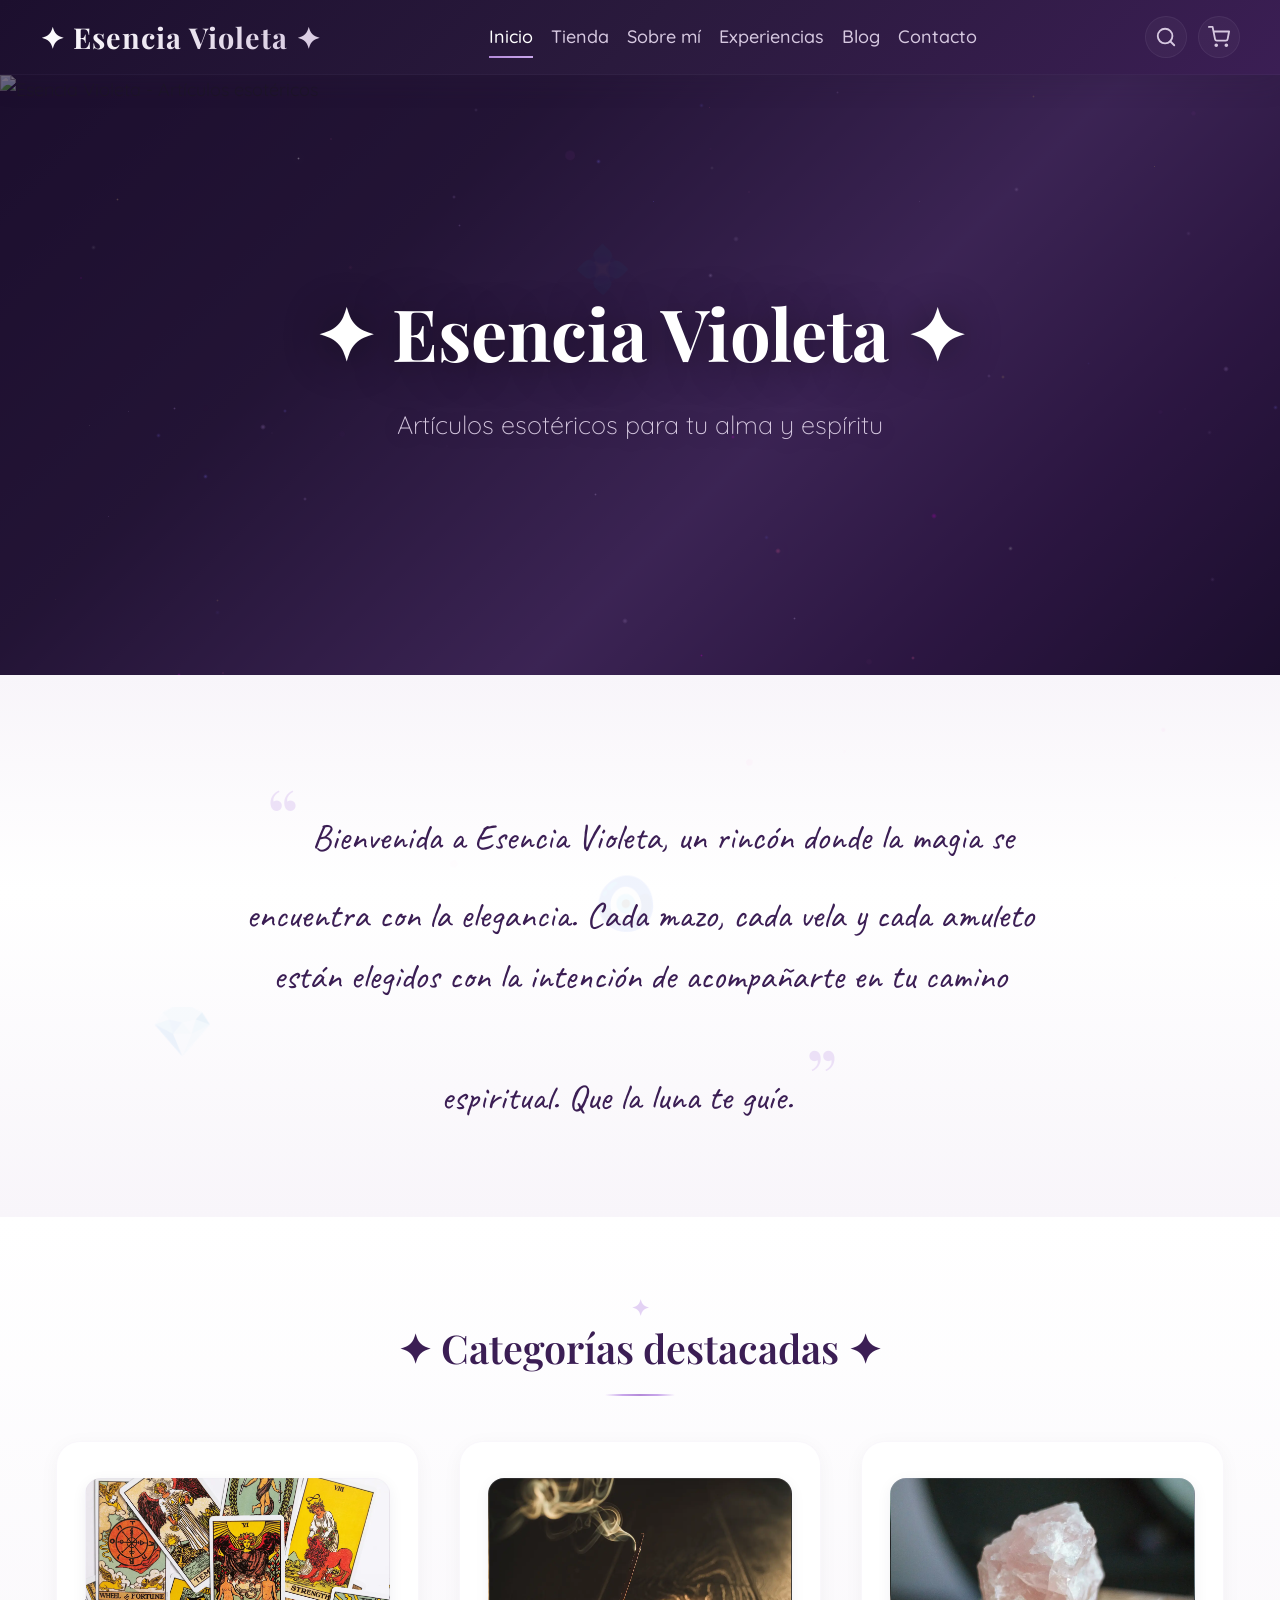
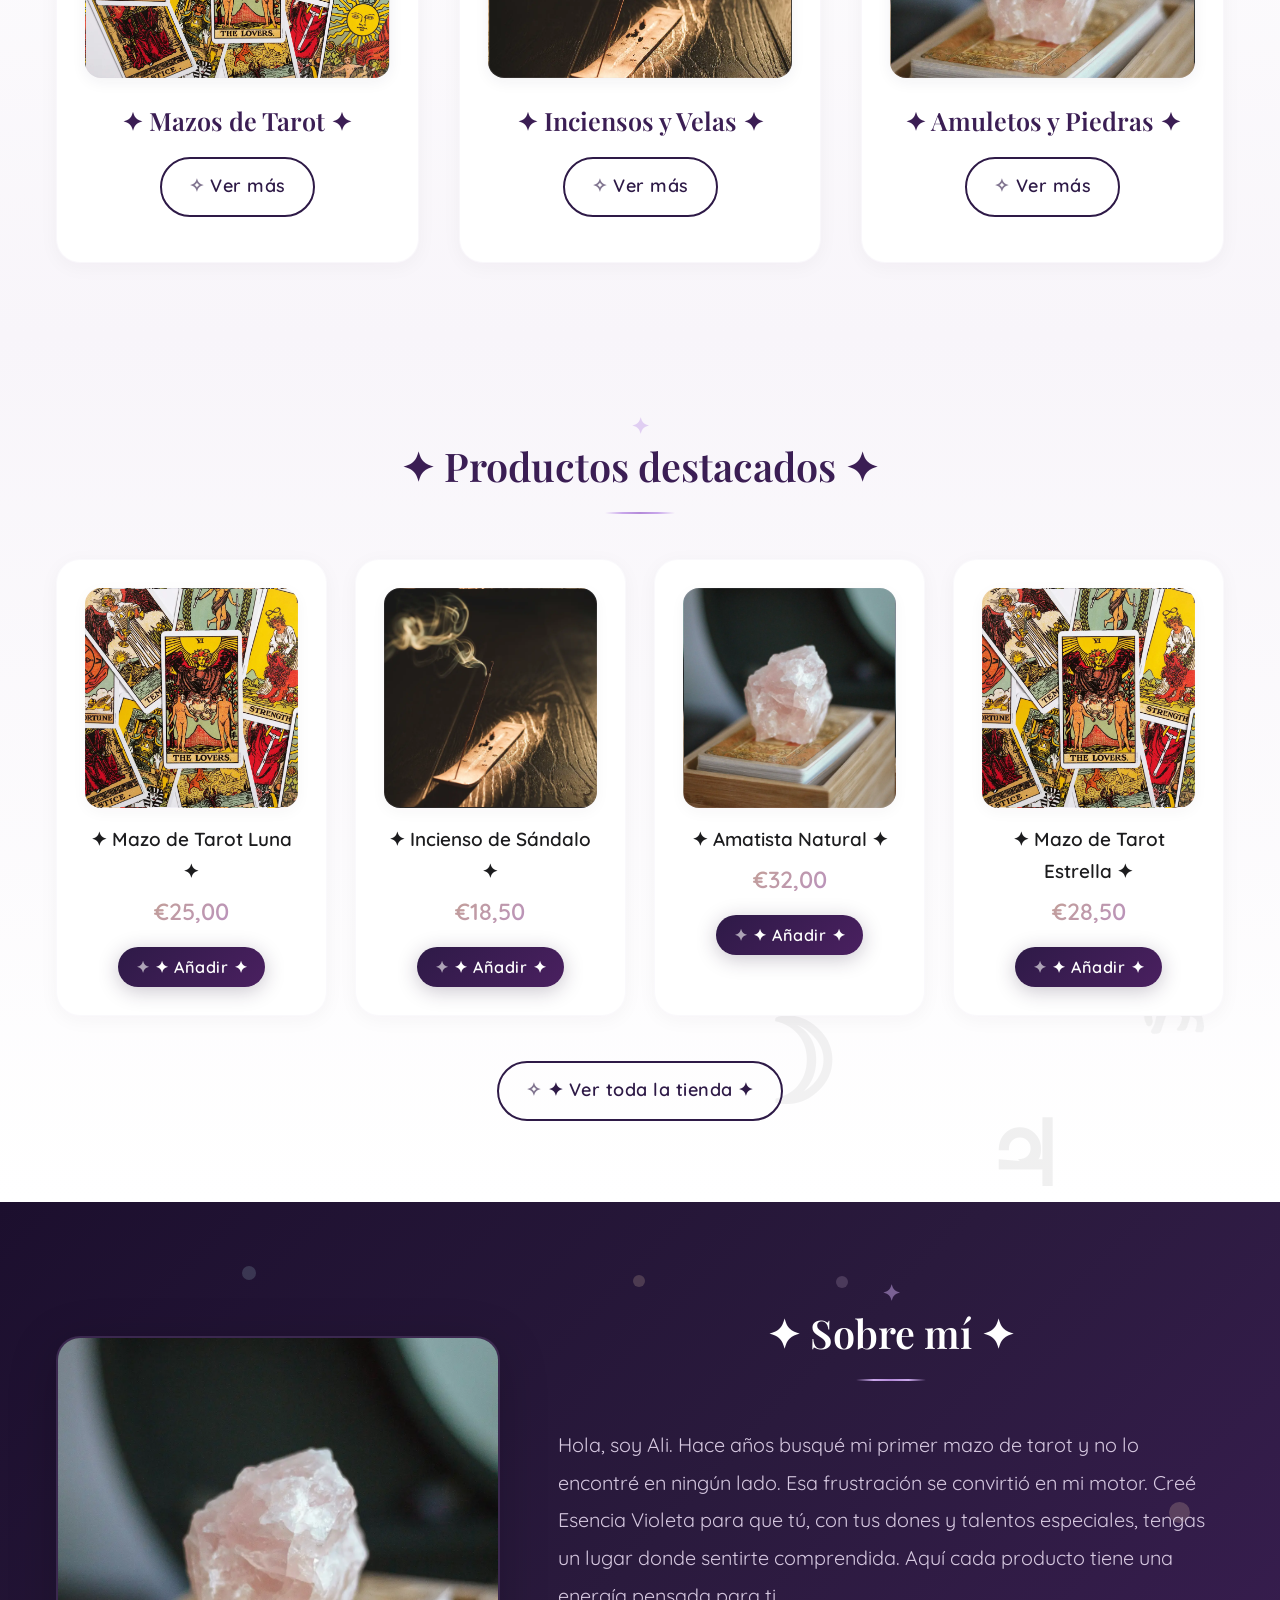
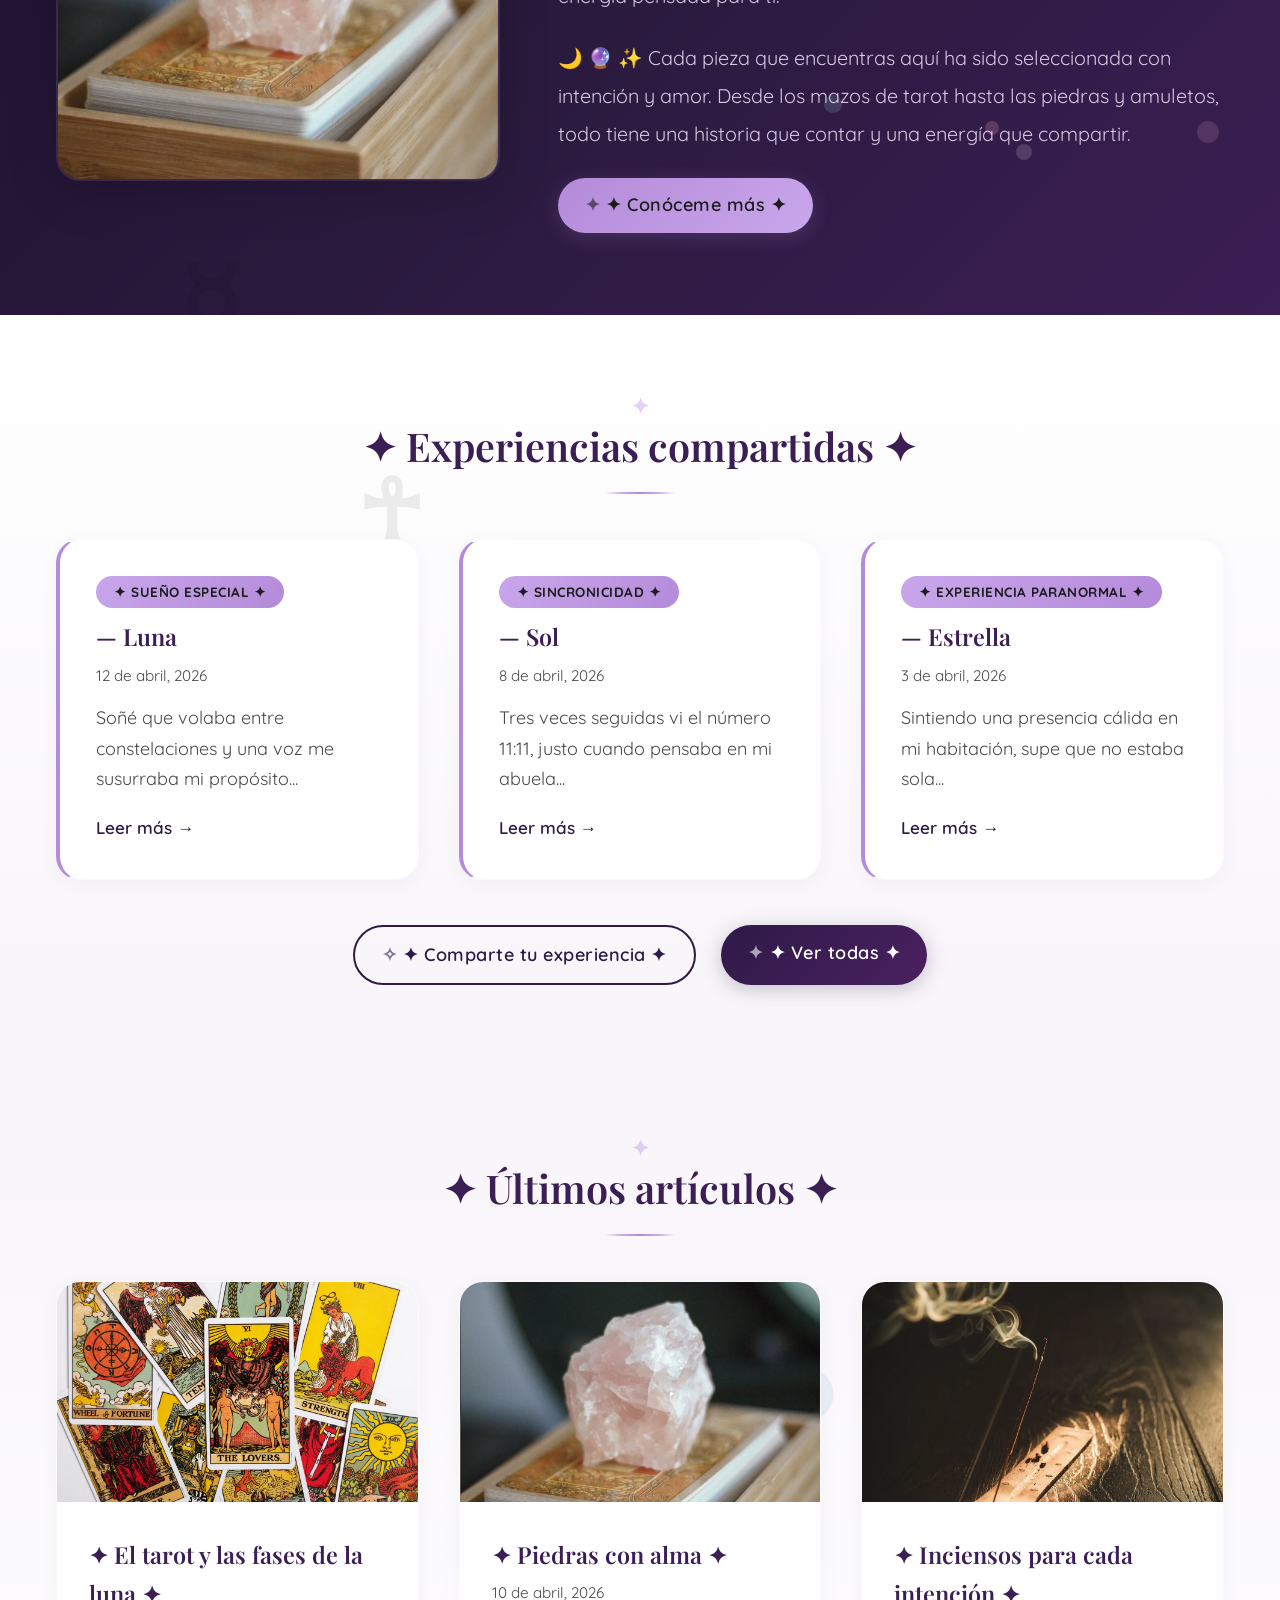
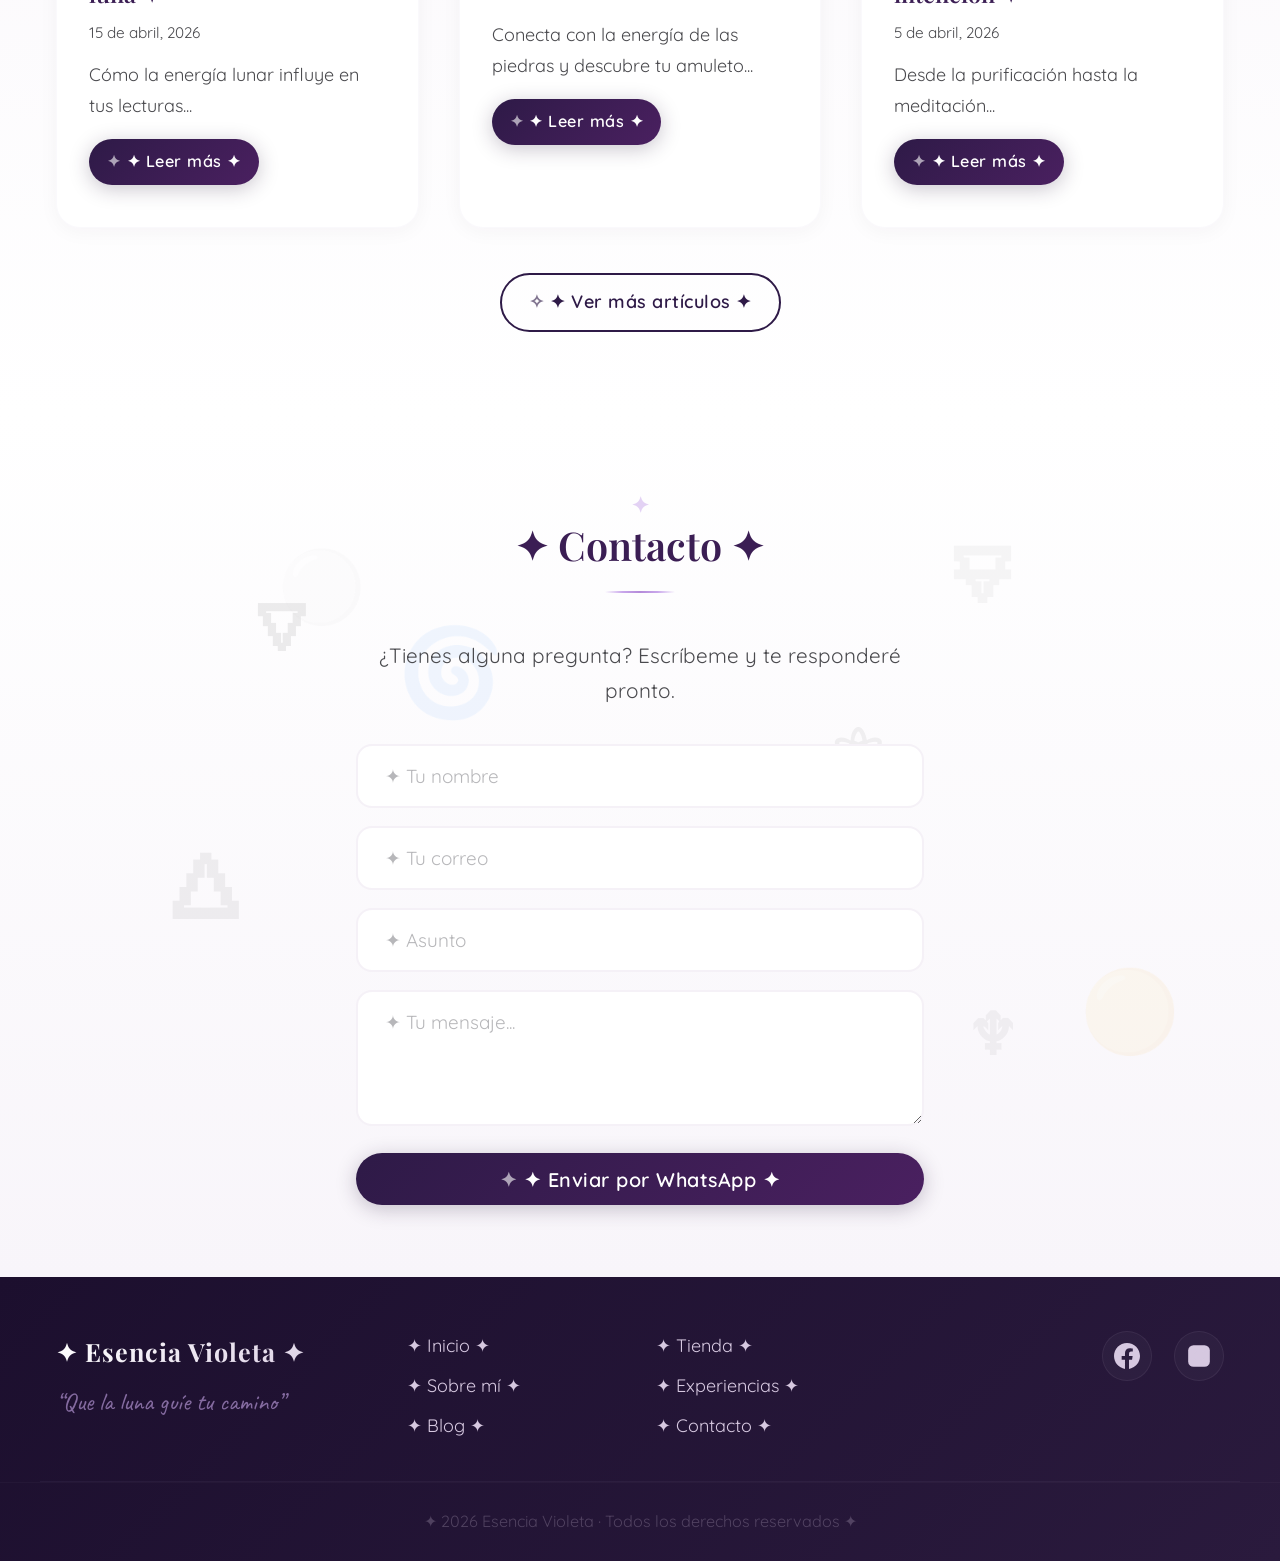
==== index.html @ fd9f14e7 "b" ====
<!DOCTYPE html>
<html lang="es">
<head>
    <meta charset="UTF-8" />
    <meta name="viewport" content="width=device-width, initial-scale=1.0, maximum-scale=5.0" />
    <title>Esencia Violeta · Tarot y artículos esotéricos</title>

    <!-- Fuentes Google -->
    <link rel="preconnect" href="https://fonts.googleapis.com" />
    <link rel="preconnect" href="https://fonts.gstatic.com" crossorigin />
    <link 
        href="https://fonts.googleapis.com/css2?family=Playfair+Display:ital,wght@0,400;0,600;0,700;1,400&family=Quicksand:wght@300;400;500;600&family=Caveat:wght@400;600&display=swap" 
        rel="stylesheet" 
    />

    <!-- CSS principal -->
    <link rel="stylesheet" href="css/style.css" />
</head>
<body>

    <!-- ============================ -->
    <!--  HEADER                      -->
    <!-- ============================ -->
    <header class="header">
        <div class="container header__inner">
            <!-- Logo -->
            <div class="header__logo">
                <a href="#" class="logo">✦ Esencia Violeta ✦</a>
            </div>

            <!-- Botón hamburguesa (móvil) -->
            <button class="hamburger-btn" aria-label="Abrir menú" id="hamburgerBtn">☰</button>

            <!-- Navegación -->
            <nav class="header__nav" aria-label="Menú principal" id="mainNav">
                <ul class="nav__list">
                    <li><a href="#inicio" class="active">Inicio</a></li>
                    <li><a href="#tienda">Tienda</a></li>
                    <li><a href="#sobre-mi">Sobre mí</a></li>
                    <li><a href="#experiencias">Experiencias</a></li>
                    <li><a href="#blog">Blog</a></li>
                    <li><a href="#contacto">Contacto</a></li>
                </ul>
            </nav>

            <!-- Iconos (carrito + buscador) -->
            <div class="header__actions">
                <button class="action-btn" aria-label="Buscar" id="searchBtn">
                    <svg width="20" height="20" viewBox="0 0 24 24" fill="none" stroke="currentColor" stroke-width="2" stroke-linecap="round" stroke-linejoin="round">
                        <circle cx="11" cy="11" r="8" />
                        <line x1="21" y1="21" x2="16.65" y2="16.65" />
                    </svg>
                </button>
                <button class="action-btn" aria-label="Carrito" id="cartBtn">
                    <svg width="20" height="20" viewBox="0 0 24 24" fill="none" stroke="currentColor" stroke-width="2" stroke-linecap="round" stroke-linejoin="round">
                        <circle cx="9" cy="21" r="1" />
                        <circle cx="20" cy="21" r="1" />
                        <path d="M1 1h4l2.68 13.39a2 2 0 0 0 2 1.61h9.72a2 2 0 0 0 2-1.61L23 6H6" />
                    </svg>
                    <span class="cart-badge" id="cartBadge">0</span>
                </button>
            </div>
        </div>
    </header>

    <!-- ============================ -->
    <!--  HERO / BANNER CON IMAGEN    -->
    <!-- ============================ -->
    <section class="hero" id="inicio">
        <!-- Imagen de fondo -->
        <img src="img/logo.jpeg" alt="Esencia Violeta - Artículos esotéricos" class="hero__background" loading="eager" />
        <div class="container hero__content">
            <h1 class="hero__title">✦ Esencia Violeta ✦</h1>
            <p class="hero__subtitle">Artículos esotéricos para tu alma y espíritu</p>
            <!-- Botón oculto - no se muestra -->
        </div>
    </section>

    <!-- ============================ -->
    <!--  FRASE DE BIENVENIDA         -->
    <!-- ============================ -->
    <section class="welcome">
        <div class="container">
            <blockquote class="welcome__text">
                Bienvenida a Esencia Violeta, un rincón donde la magia se encuentra con la elegancia. Cada mazo, cada vela y cada amuleto están elegidos con la intención de acompañarte en tu camino espiritual. Que la luna te guíe.
            </blockquote>
        </div>
    </section>

    <!-- ============================ -->
    <!--  CATEGORÍAS DESTACADAS       -->
    <!-- ============================ -->
    <section class="categories" id="tienda">
        <div class="container">
            <h2 class="section-title">✦ Categorías destacadas ✦</h2>
            <div class="categories__grid">
                <!-- Tarot -->
                <div class="category-card">
                    <div class="category-card__image" style="background-image: url('img/mazos de tarot.webp');" role="img" aria-label="Mazos de Tarot"></div>
                    <h3 class="category-card__name">✦ Mazos de Tarot ✦</h3>
                    <a href="#" class="btn btn--secondary">Ver más</a>
                </div>
                <!-- Inciensos y Velas -->
                <div class="category-card">
                    <div class="category-card__image" style="background-image: url('img/inciensos y velas.webp');" role="img" aria-label="Inciensos y Velas"></div>
                    <h3 class="category-card__name">✦ Inciensos y Velas ✦</h3>
                    <a href="#" class="btn btn--secondary">Ver más</a>
                </div>
                <!-- Amuletos y Piedras -->
                <div class="category-card">
                    <div class="category-card__image" style="background-image: url('img/amuletos y piedras.webp');" role="img" aria-label="Amuletos y Piedras"></div>
                    <h3 class="category-card__name">✦ Amuletos y Piedras ✦</h3>
                    <a href="#" class="btn btn--secondary">Ver más</a>
                </div>
            </div>
        </div>
    </section>

    <!-- ============================ -->
    <!--  PRODUCTOS DESTACADOS        -->
    <!-- ============================ -->
    <section class="featured-products">
        <div class="container">
            <h2 class="section-title">✦ Productos destacados ✦</h2>
            <div class="products__grid">
                <!-- Producto 1 -->
                <article class="product-card">
                    <div class="product-card__image" style="background-image: url('img/mazos de tarot.webp');" role="img" aria-label="Mazo de Tarot Luna"></div>
                    <h3 class="product-card__name">✦ Mazo de Tarot Luna ✦</h3>
                    <span class="product-card__price">€25,00</span>
                    <button class="btn btn--primary btn--small add-to-cart">✦ Añadir ✦</button>
                </article>
                <!-- Producto 2 -->
                <article class="product-card">
                    <div class="product-card__image" style="background-image: url('img/inciensos y velas.webp');" role="img" aria-label="Incienso de Sándalo"></div>
                    <h3 class="product-card__name">✦ Incienso de Sándalo ✦</h3>
                    <span class="product-card__price">€18,50</span>
                    <button class="btn btn--primary btn--small add-to-cart">✦ Añadir ✦</button>
                </article>
                <!-- Producto 3 -->
                <article class="product-card">
                    <div class="product-card__image" style="background-image: url('img/amuletos y piedras.webp');" role="img" aria-label="Amatista Natural"></div>
                    <h3 class="product-card__name">✦ Amatista Natural ✦</h3>
                    <span class="product-card__price">€32,00</span>
                    <button class="btn btn--primary btn--small add-to-cart">✦ Añadir ✦</button>
                </article>
                <!-- Producto 4 -->
                <article class="product-card">
                    <div class="product-card__image" style="background-image: url('img/mazos de tarot.webp');" role="img" aria-label="Mazo de Tarot Estrella"></div>
                    <h3 class="product-card__name">✦ Mazo de Tarot Estrella ✦</h3>
                    <span class="product-card__price">€28,50</span>
                    <button class="btn btn--primary btn--small add-to-cart">✦ Añadir ✦</button>
                </article>
            </div>
            <div class="featured-products__footer">
                <a href="#" class="btn btn--secondary">✦ Ver toda la tienda ✦</a>
            </div>
        </div>
    </section>

    <!-- ============================ -->
    <!--  SOBRE MÍ (BREVE)            -->
    <!-- ============================ -->
    <section class="about-brief" id="sobre-mi">
        <div class="container about-brief__inner">
            <div class="about-brief__image">
                <img src="img/amuletos y piedras.webp" alt="Ali, fundadora de Esencia Violeta" loading="lazy" />
            </div>
            <div class="about-brief__content">
                <h2 class="section-title">✦ Sobre mí ✦</h2>
                <p>
                    Hola, soy Ali. Hace años busqué mi primer mazo de tarot y no lo encontré en ningún lado. 
                    Esa frustración se convirtió en mi motor. Creé Esencia Violeta para que tú, con tus dones 
                    y talentos especiales, tengas un lugar donde sentirte comprendida. Aquí cada producto tiene 
                    una energía pensada para ti.
                </p>
                <p>
                    🌙 🔮 ✨ Cada pieza que encuentras aquí ha sido seleccionada con intención y amor. 
                    Desde los mazos de tarot hasta las piedras y amuletos, todo tiene una historia que contar 
                    y una energía que compartir.
                </p>
                <a href="#" class="btn btn--primary">✦ Conóceme más ✦</a>
            </div>
        </div>
    </section>

    <!-- ============================ -->
    <!--  EXPERIENCIAS (HOME)         -->
    <!-- ============================ -->
    <section class="experiences-home" id="experiencias">
        <div class="container">
            <h2 class="section-title">✦ Experiencias compartidas ✦</h2>
            <div class="experiences__grid">
                <!-- Historia 1 -->
                <article class="experience-card">
                    <span class="experience-card__category">✦ Sueño especial ✦</span>
                    <h3 class="experience-card__alias">— Luna</h3>
                    <time class="experience-card__date">12 de abril, 2026</time>
                    <p class="experience-card__excerpt">Soñé que volaba entre constelaciones y una voz me susurraba mi propósito...</p>
                    <a href="#" class="experience-card__link">Leer más</a>
                </article>
                <!-- Historia 2 -->
                <article class="experience-card">
                    <span class="experience-card__category">✦ Sincronicidad ✦</span>
                    <h3 class="experience-card__alias">— Sol</h3>
                    <time class="experience-card__date">8 de abril, 2026</time>
                    <p class="experience-card__excerpt">Tres veces seguidas vi el número 11:11, justo cuando pensaba en mi abuela...</p>
                    <a href="#" class="experience-card__link">Leer más</a>
                </article>
                <!-- Historia 3 -->
                <article class="experience-card">
                    <span class="experience-card__category">✦ Experiencia paranormal ✦</span>
                    <h3 class="experience-card__alias">— Estrella</h3>
                    <time class="experience-card__date">3 de abril, 2026</time>
                    <p class="experience-card__excerpt">Sintiendo una presencia cálida en mi habitación, supe que no estaba sola...</p>
                    <a href="#" class="experience-card__link">Leer más</a>
                </article>
            </div>
            <div class="experiences__actions">
                <a href="#" class="btn btn--secondary">✦ Comparte tu experiencia ✦</a>
                <a href="#" class="btn btn--primary">✦ Ver todas ✦</a>
            </div>
        </div>
    </section>

    <!-- ============================ -->
    <!--  BLOG (HOME)                 -->
    <!-- ============================ -->
    <section class="blog-home" id="blog">
        <div class="container">
            <h2 class="section-title">✦ Últimos artículos ✦</h2>
            <div class="blog__grid">
                <!-- Artículo 1 -->
                <article class="blog-card">
                    <div class="blog-card__image" style="background-image: url('img/mazos de tarot.webp');" role="img" aria-label="El tarot y las fases de la luna"></div>
                    <div class="blog-card__body">
                        <h3 class="blog-card__title">✦ El tarot y las fases de la luna ✦</h3>
                        <time class="blog-card__date">15 de abril, 2026</time>
                        <p class="blog-card__excerpt">Cómo la energía lunar influye en tus lecturas...</p>
                        <a href="#" class="btn btn--primary btn--small">✦ Leer más ✦</a>
                    </div>
                </article>
                <!-- Artículo 2 -->
                <article class="blog-card">
                    <div class="blog-card__image" style="background-image: url('img/amuletos y piedras.webp');" role="img" aria-label="Piedras con alma"></div>
                    <div class="blog-card__body">
                        <h3 class="blog-card__title">✦ Piedras con alma ✦</h3>
                        <time class="blog-card__date">10 de abril, 2026</time>
                        <p class="blog-card__excerpt">Conecta con la energía de las piedras y descubre tu amuleto...</p>
                        <a href="#" class="btn btn--primary btn--small">✦ Leer más ✦</a>
                    </div>
                </article>
                <!-- Artículo 3 -->
                <article class="blog-card">
                    <div class="blog-card__image" style="background-image: url('img/inciensos y velas.webp');" role="img" aria-label="Inciensos para cada intención"></div>
                    <div class="blog-card__body">
                        <h3 class="blog-card__title">✦ Inciensos para cada intención ✦</h3>
                        <time class="blog-card__date">5 de abril, 2026</time>
                        <p class="blog-card__excerpt">Desde la purificación hasta la meditación...</p>
                        <a href="#" class="btn btn--primary btn--small">✦ Leer más ✦</a>
                    </div>
                </article>
            </div>
            <div class="blog__footer">
                <a href="#" class="btn btn--secondary">✦ Ver más artículos ✦</a>
            </div>
        </div>
    </section>

    <!-- ============================ -->
    <!--  CONTACTO                    -->
    <!-- ============================ -->
    <section class="contact" id="contacto">
        <div class="container">
            <h2 class="section-title">✦ Contacto ✦</h2>
            <div class="contact__wrapper">
                <p class="contact__text">
                    ¿Tienes alguna pregunta? Escríbeme y te responderé pronto.
                </p>
                <form class="contact__form" id="contactForm">
                    <input type="text" name="nombre" id="nombre" placeholder="✦ Tu nombre" required />
                    <input type="email" name="correo" id="correo" placeholder="✦ Tu correo" required />
                    <input type="text" name="asunto" id="asunto" placeholder="✦ Asunto" required />
                    <textarea name="mensaje" id="mensaje" placeholder="✦ Tu mensaje..." rows="4" required></textarea>
                    <button type="submit" class="btn btn--primary" id="enviarWhatsApp">✦ Enviar por WhatsApp ✦</button>
                </form>
            </div>
        </div>
    </section>

    <!-- ============================ -->
    <!--  FOOTER                      -->
    <!-- ============================ -->
    <footer class="footer">
        <div class="container footer__inner">
            <div class="footer__brand">
                <a href="#" class="logo logo--small">✦ Esencia Violeta ✦</a>
                <p class="footer__quote">“Que la luna guíe tu camino”</p>
            </div>

            <nav class="footer__nav" aria-label="Menú del pie">
                <ul>
                    <li><a href="#inicio">✦ Inicio ✦</a></li>
                    <li><a href="#tienda">✦ Tienda ✦</a></li>
                    <li><a href="#sobre-mi">✦ Sobre mí ✦</a></li>
                    <li><a href="#experiencias">✦ Experiencias ✦</a></li>
                    <li><a href="#blog">✦ Blog ✦</a></li>
                    <li><a href="#contacto">✦ Contacto ✦</a></li>
                </ul>
            </nav>

            <div class="footer__social">
                <!-- Facebook -->
                <a href="https://www.facebook.com/esenciavioletacr" 
                   target="_blank" 
                   rel="noopener noreferrer" 
                   class="social-icon social-icon--facebook" 
                   aria-label="Facebook">
                    <svg viewBox="0 0 24 24" fill="currentColor">
                        <path d="M24 12.073c0-6.627-5.373-12-12-12s-12 5.373-12 12c0 5.99 4.388 10.954 10.125 11.854v-8.385H7.078v-3.47h3.047V9.43c0-3.007 1.792-4.669 4.533-4.669 1.312 0 2.686.235 2.686.235v2.953H15.83c-1.491 0-1.956.925-1.956 1.874v2.25h3.328l-.532 3.47h-2.796v8.385C19.612 23.027 24 18.062 24 12.073z"/>
                    </svg>
                </a>
                <!-- Instagram - SVG CORREGIDO con fondo visible -->
                <a href="https://www.instagram.com/esenciavioletacr" 
                   target="_blank" 
                   rel="noopener noreferrer" 
                   class="social-icon social-icon--instagram" 
                   aria-label="Instagram">
                    <svg viewBox="0 0 24 24" fill="currentColor">
                        <rect x="2" y="2" width="20" height="20" rx="5" ry="5"/>
                        <circle cx="12" cy="12" r="5"/>
                        <circle cx="17.5" cy="6.5" r="1.5"/>
                    </svg>
                </a>
            </div>
        </div>
        <div class="footer__bottom">
            <div class="container">
                <p>✦ 2026 Esencia Violeta · Todos los derechos reservados ✦</p>
            </div>
        </div>
    </footer>

    <!-- ============================ -->
    <!--  SCRIPTS                     -->
    <!-- ============================ -->
    <script src="js/script.js"></script>
</body>
</html>
---- css/style.css ----
/* ========================================
   RESET Y CONFIGURACIÓN BASE
   ======================================== */
*,
*::before,
*::after {
    margin: 0;
    padding: 0;
    box-sizing: border-box;
}

html {
    scroll-behavior: smooth;
    font-size: 18px;
}

body {
    font-family: 'Quicksand', 'Nunito', sans-serif;
    background: #F8F5FA;
    color: #1C1C1E;
    line-height: 1.7;
    -webkit-font-smoothing: antialiased;
    cursor: default;
    position: relative;
    overflow-x: hidden;
    min-height: 100vh;
}

img {
    max-width: 100%;
    height: auto;
    display: block;
}

a {
    text-decoration: none;
    color: inherit;
    cursor: pointer;
}

ul {
    list-style: none;
}

button {
    cursor: pointer;
}

.container {
    max-width: 1200px;
    margin: 0 auto;
    padding: 0 16px;
    position: relative;
    z-index: 2;
}

/* ========================================
   TIPOGRAFÍA MEJORADA
   ======================================== */
h1,
h2,
h3,
h4,
h5,
h6 {
    font-family: 'Playfair Display', serif;
    font-weight: 600;
    color: #3B1E54;
}

.section-title {
    font-size: clamp(1.6rem, 5.5vw, 2.2rem);
    text-align: center;
    margin-bottom: 2.5rem;
    position: relative;
    padding-top: 1.4rem;
}

.section-title::before {
    content: '✦';
    position: absolute;
    left: 50%;
    top: 0;
    transform: translateX(-50%);
    font-size: 1.2rem;
    color: #C9A7EB;
    opacity: 0.5;
}

.section-title::after {
    content: '';
    display: block;
    width: 70px;
    height: 2px;
    background: linear-gradient(90deg, transparent, #C9A7EB, #B48AD9, #C9A7EB, transparent);
    margin: 0.7rem auto 0;
    border-radius: 2px;
}

.logo {
    font-family: 'Playfair Display', serif;
    font-size: clamp(1.2rem, 3.5vw, 1.6rem);
    font-weight: 700;
    background: linear-gradient(135deg, #FFFFFF, #D6C8E0);
    -webkit-background-clip: text;
    -webkit-text-fill-color: transparent;
    background-clip: text;
    letter-spacing: 1px;
    white-space: nowrap;
}

.logo--small {
    font-size: clamp(1rem, 2.8vw, 1.4rem);
}

/* ========================================
   BOTONES
   ======================================== */
.btn {
    display: inline-block;
    padding: 0.7rem 1.5rem;
    border: none;
    border-radius: 50px;
    font-family: 'Quicksand', sans-serif;
    font-weight: 600;
    font-size: clamp(0.85rem, 2.2vw, 1rem);
    cursor: pointer;
    transition: all 0.3s ease;
    text-align: center;
    letter-spacing: 0.5px;
    position: relative;
    overflow: hidden;
    min-height: 48px;
    min-width: 48px;
}

.btn--primary {
    background: linear-gradient(135deg, #2E1A47, #4A2060);
    color: #FFFFFF;
    box-shadow: 0 4px 20px rgba(42, 26, 61, 0.25);
}

.btn--primary::before {
    content: '✦';
    margin-right: 6px;
    opacity: 0.6;
}

.btn--primary:hover {
    background: linear-gradient(135deg, #B48AD9, #C9A7EB);
    color: #1C1C1E;
    transform: translateY(-2px);
    box-shadow: 0 8px 30px rgba(180, 138, 217, 0.4);
}

.btn--secondary {
    background: transparent;
    color: #2E1A47;
    border: 2px solid #2E1A47;
}

.btn--secondary::before {
    content: '✧';
    margin-right: 6px;
    opacity: 0.6;
}

.btn--secondary:hover {
    background: #2E1A47;
    color: #FFFFFF;
    transform: translateY(-2px);
}

.btn--large {
    padding: 0.9rem 2rem;
    font-size: clamp(0.95rem, 2.8vw, 1.1rem);
}

.btn--small {
    padding: 0.5rem 1rem;
    font-size: clamp(0.8rem, 2vw, 0.9rem);
    min-height: 40px;
    min-width: 40px;
}

/* ========================================
   HEADER
   ======================================== */
.header {
    background: linear-gradient(135deg, #1C0F2E, #2A1A3D, #3B1E54);
    padding: 0.5rem 0;
    position: sticky;
    top: 0;
    z-index: 1000;
    box-shadow: 0 2px 30px rgba(42, 26, 61, 0.3);
    border-bottom: 1px solid rgba(201, 167, 235, 0.05);
}

.header__inner {
    display: flex;
    align-items: center;
    justify-content: space-between;
    flex-wrap: wrap;
    gap: 0.6rem;
    padding: 0.2rem 0;
}

.header__logo {
    flex: 0 1 auto;
}

.header__nav {
    flex: 1 1 auto;
    display: flex;
    justify-content: center;
}

.header__nav .nav__list {
    display: flex;
    gap: 1rem;
    align-items: center;
    flex-wrap: wrap;
    justify-content: center;
}

.header__nav .nav__list a {
    color: #D6C8E0;
    font-weight: 500;
    font-size: clamp(0.85rem, 2vw, 1rem);
    transition: all 0.3s ease;
    position: relative;
    padding: 0.4rem 0;
    white-space: nowrap;
}

.header__nav .nav__list a::after {
    content: '';
    position: absolute;
    bottom: -3px;
    left: 0;
    width: 0%;
    height: 2px;
    background: linear-gradient(90deg, #B48AD9, #C9A7EB);
    transition: width 0.3s ease;
}

.header__nav .nav__list a:hover::after,
.header__nav .nav__list a.active::after {
    width: 100%;
}

.header__nav .nav__list a:hover,
.header__nav .nav__list a.active {
    color: #FFFFFF;
}

.header__actions {
    display: flex;
    gap: 0.6rem;
    align-items: center;
    flex: 0 1 auto;
}

.action-btn {
    background: rgba(255, 255, 255, 0.03);
    border: 1px solid rgba(214, 200, 224, 0.08);
    border-radius: 50%;
    width: clamp(38px, 6.5vw, 42px);
    height: clamp(38px, 6.5vw, 42px);
    display: flex;
    align-items: center;
    justify-content: center;
    color: #D6C8E0;
    cursor: pointer;
    transition: all 0.3s ease;
    position: relative;
}

.action-btn:hover {
    background: rgba(180, 138, 217, 0.15);
    border-color: rgba(180, 138, 217, 0.2);
    color: #FFFFFF;
    transform: scale(1.05);
}

.action-btn svg {
    width: clamp(18px, 3.2vw, 22px);
    height: clamp(18px, 3.2vw, 22px);
}

.cart-badge {
    position: absolute;
    top: -5px;
    right: -5px;
    background: linear-gradient(135deg, #FF00FF, #B48AD9);
    color: #FFFFFF;
    font-size: clamp(0.55rem, 1.3vw, 0.65rem);
    font-weight: 700;
    width: clamp(18px, 3.2vw, 20px);
    height: clamp(18px, 3.2vw, 20px);
    border-radius: 50%;
    display: flex;
    align-items: center;
    justify-content: center;
}

/* ========================================
   HERO / BANNER - CON IMAGEN DE FONDO
   ======================================== */
.hero {
    background: linear-gradient(135deg, #1C0F2E 0%, #2A1A3D 30%, #5B3A7A 60%, #3B1E54 80%, #1C0F2E 100%);
    padding: 0;
    min-height: clamp(400px, 70vh, 600px);
    display: flex;
    align-items: center;
    position: relative;
    overflow: hidden;
}

/* Imagen de fondo del Hero */
.hero__background {
    position: absolute;
    inset: 0;
    width: 100%;
    height: 100%;
    object-fit: cover;
    z-index: 0;
    opacity: 0.85;
}

/* Overlay oscuro para legibilidad */
.hero::after {
    content: '';
    position: absolute;
    inset: 0;
    background: rgba(28, 15, 46, 0.5);
    z-index: 1;
}

.hero__content {
    position: relative;
    z-index: 2;
    text-align: center;
    color: #FFFFFF;
    max-width: 750px;
    margin: 0 auto;
    padding: 3rem 16px;
}

.hero__title {
    font-family: 'Playfair Display', serif;
    font-size: clamp(2rem, 7.5vw, 4rem);
    font-weight: 700;
    color: #FFFFFF;
    margin-bottom: 0.6rem;
    text-shadow: 0 2px 40px rgba(0, 0, 0, 0.5);
    animation: fadeInUp 0.8s ease;
}

.hero__subtitle {
    font-size: clamp(1rem, 3.2vw, 1.4rem);
    color: #D6C8E0;
    margin-bottom: 1.8rem;
    font-weight: 300;
    animation: fadeInUp 0.8s ease 0.15s both;
    text-shadow: 0 2px 20px rgba(0, 0, 0, 0.3);
}

/* Botón del Hero - Oculto */
.hero .btn {
    display: none;
}

@keyframes fadeInUp {
    from {
        opacity: 0;
        transform: translateY(20px);
    }
    to {
        opacity: 1;
        transform: translateY(0);
    }
}

/* ========================================
   BIENVENIDA
   ======================================== */
.welcome {
    padding: clamp(2.5rem, 6.5vw, 4rem) 0;
    background: linear-gradient(180deg, #F8F5FA 0%, #FFFFFF 40%, #F8F5FA 100%);
    position: relative;
}

.welcome__text {
    font-family: 'Caveat', cursive;
    font-size: clamp(1.3rem, 4.5vw, 2rem);
    text-align: center;
    color: #3B1E54;
    max-width: 850px;
    margin: 0 auto;
    line-height: 1.7;
    font-weight: 400;
    padding: 0 16px;
}

.welcome__text::before {
    content: "“";
    font-size: clamp(3rem, 9vw, 4.5rem);
    color: #C9A7EB;
    margin-right: 0.2rem;
    opacity: 0.3;
    font-family: 'Playfair Display', serif;
}

.welcome__text::after {
    content: "”";
    font-size: clamp(3rem, 9vw, 4.5rem);
    color: #C9A7EB;
    margin-left: 0.2rem;
    opacity: 0.3;
    font-family: 'Playfair Display', serif;
}

/* ========================================
   CATEGORÍAS
   ======================================== */
.categories {
    padding: clamp(2.5rem, 6.5vw, 4rem) 0;
    background: linear-gradient(180deg, #FFFFFF 0%, #F8F5FA 100%);
}

.categories__grid {
    display: grid;
    grid-template-columns: repeat(auto-fit, minmax(clamp(180px, 32vw, 280px), 1fr));
    gap: clamp(1.2rem, 3.2vw, 2.2rem);
}

.category-card {
    text-align: center;
    background: #FFFFFF;
    border-radius: 24px;
    padding: clamp(1.2rem, 3.2vw, 2rem) clamp(1rem, 2.2vw, 1.8rem);
    transition: all 0.4s ease;
    border: 1px solid rgba(214, 200, 224, 0.15);
    box-shadow: 0 4px 20px rgba(42, 26, 61, 0.04);
    position: relative;
    overflow: hidden;
}

.category-card:hover {
    transform: translateY(-8px);
    box-shadow: 0 15px 50px rgba(42, 26, 61, 0.08);
    border-color: rgba(201, 167, 235, 0.2);
}

.category-card__image {
    width: 100%;
    height: clamp(160px, 32vw, 200px);
    background-size: cover;
    background-position: center;
    border-radius: 16px;
    margin-bottom: 1.2rem;
    background-color: #2A1A3D;
    box-shadow: 0 4px 15px rgba(42, 26, 61, 0.06);
    border: 1px solid rgba(214, 200, 224, 0.1);
    transition: all 0.4s ease;
}

.category-card:hover .category-card__image {
    transform: scale(1.02);
    box-shadow: 0 8px 30px rgba(42, 26, 61, 0.1);
}

.category-card__name {
    font-family: 'Playfair Display', serif;
    font-size: clamp(1.1rem, 3.2vw, 1.4rem);
    color: #3B1E54;
    margin-bottom: 0.8rem;
}

/* ========================================
   PRODUCTOS
   ======================================== */
.featured-products {
    padding: clamp(2.5rem, 6.5vw, 4rem) 0;
    background: linear-gradient(180deg, #F8F5FA 0%, #FFFFFF 100%);
}

.products__grid {
    display: grid;
    grid-template-columns: repeat(auto-fit, minmax(clamp(170px, 30vw, 240px), 1fr));
    gap: clamp(1rem, 2.2vw, 2.2rem);
    margin-bottom: 2.5rem;
}

.product-card {
    background: #FFFFFF;
    border-radius: 24px;
    padding: clamp(1rem, 2.2vw, 1.8rem);
    text-align: center;
    border: 1px solid rgba(214, 200, 224, 0.12);
    box-shadow: 0 4px 20px rgba(42, 26, 61, 0.04);
    transition: all 0.4s ease;
}

.product-card:hover {
    transform: translateY(-6px);
    box-shadow: 0 15px 50px rgba(42, 26, 61, 0.06);
    border-color: rgba(201, 167, 235, 0.15);
}

.product-card__image {
    width: 100%;
    aspect-ratio: 1/1;
    background-size: cover;
    background-position: center;
    border-radius: 16px;
    margin-bottom: 0.8rem;
    background-color: #2A1A3D;
    box-shadow: 0 4px 15px rgba(42, 26, 61, 0.04);
    border: 1px solid rgba(214, 200, 224, 0.08);
    transition: all 0.4s ease;
    min-height: clamp(140px, 27vw, 220px);
}

.product-card:hover .product-card__image {
    transform: scale(1.02);
}

.product-card__name {
    font-family: 'Quicksand', sans-serif;
    font-size: clamp(0.9rem, 2.2vw, 1.05rem);
    font-weight: 600;
    color: #1C1C1E;
    margin-bottom: 0.3rem;
}

.product-card__price {
    display: block;
    font-size: clamp(1.1rem, 2.8vw, 1.3rem);
    font-weight: 600;
    background: linear-gradient(135deg, #C9A87C, #B48AD9);
    -webkit-background-clip: text;
    -webkit-text-fill-color: transparent;
    background-clip: text;
    margin-bottom: 0.8rem;
}

.featured-products__footer {
    text-align: center;
}

/* ========================================
   SOBRE MÍ
   ======================================== */
.about-brief {
    padding: clamp(2.5rem, 6.5vw, 4rem) 0;
    background: linear-gradient(135deg, #1C0F2E, #2A1A3D, #3B1E54);
    position: relative;
    overflow: hidden;
    min-height: clamp(380px, 62vh, 450px);
}

.about-brief__inner {
    display: grid;
    grid-template-columns: 1fr 1.5fr;
    gap: clamp(1.8rem, 4.5vw, 3.5rem);
    align-items: center;
    position: relative;
    z-index: 2;
}

.about-brief__image img {
    border-radius: 24px;
    width: 100%;
    object-fit: cover;
    aspect-ratio: 1/1;
    background-color: #2A1A3D;
    border: 2px solid rgba(201, 167, 235, 0.1);
    box-shadow: 0 10px 50px rgba(0, 0, 0, 0.2);
    transition: all 0.4s ease;
}

.about-brief__image img:hover {
    transform: scale(1.02);
    border-color: rgba(201, 167, 235, 0.2);
}

.about-brief__content .section-title {
    color: #FFFFFF;
}

.about-brief__content .section-title::after {
    background: linear-gradient(90deg, transparent, #C9A7EB, #B48AD9, #C9A7EB, transparent);
}

.about-brief__content p {
    font-size: clamp(0.95rem, 2.2vw, 1.1rem);
    color: #D6C8E0;
    line-height: 1.9;
    margin-bottom: 1.4rem;
}

.about-brief__content .btn--primary {
    background: linear-gradient(135deg, #B48AD9, #C9A7EB);
    color: #1C1C1E;
    box-shadow: 0 4px 20px rgba(180, 138, 217, 0.2);
}

.about-brief__content .btn--primary:hover {
    box-shadow: 0 8px 40px rgba(180, 138, 217, 0.4);
    transform: translateY(-2px);
}

/* ========================================
   EXPERIENCIAS
   ======================================== */
.experiences-home {
    padding: clamp(2.5rem, 6.5vw, 4rem) 0;
    background: linear-gradient(180deg, #FFFFFF 0%, #F8F5FA 100%);
}

.experiences__grid {
    display: grid;
    grid-template-columns: repeat(auto-fit, minmax(clamp(270px, 42vw, 300px), 1fr));
    gap: clamp(1.2rem, 3.2vw, 2.2rem);
    margin-bottom: 2.5rem;
}

.experience-card {
    background: #FFFFFF;
    border-radius: 24px;
    padding: clamp(1.2rem, 3.2vw, 2rem);
    border: 1px solid rgba(214, 200, 224, 0.12);
    border-left: 4px solid #B48AD9;
    box-shadow: 0 4px 20px rgba(42, 26, 61, 0.04);
    transition: all 0.4s ease;
    position: relative;
}

.experience-card:hover {
    transform: translateY(-4px);
    box-shadow: 0 15px 50px rgba(42, 26, 61, 0.06);
}

.experience-card__category {
    display: inline-block;
    background: linear-gradient(135deg, #C9A7EB, #B48AD9);
    color: #1C1C1E;
    font-size: clamp(0.65rem, 1.6vw, 0.75rem);
    font-weight: 700;
    padding: 0.25rem 1rem;
    border-radius: 50px;
    text-transform: uppercase;
    letter-spacing: 0.5px;
    margin-bottom: 0.5rem;
}

.experience-card__alias {
    font-family: 'Playfair Display', serif;
    font-size: clamp(1.1rem, 3.2vw, 1.3rem);
    color: #3B1E54;
    margin-bottom: 0.3rem;
}

.experience-card__date {
    display: block;
    font-size: clamp(0.75rem, 1.6vw, 0.85rem);
    color: #4A4A4E;
    margin-bottom: 0.8rem;
}

.experience-card__excerpt {
    color: #4A4A4E;
    font-size: clamp(0.9rem, 2.2vw, 1rem);
    line-height: 1.7;
    margin-bottom: 1rem;
}

.experience-card__link {
    color: #2E1A47;
    font-weight: 600;
    font-size: clamp(0.85rem, 2.2vw, 0.95rem);
    transition: all 0.3s ease;
}

.experience-card__link::after {
    content: '→';
    margin-left: 5px;
    transition: margin-left 0.3s ease;
}

.experience-card__link:hover {
    color: #B48AD9;
}

.experience-card__link:hover::after {
    margin-left: 10px;
}

.experiences__actions {
    display: flex;
    justify-content: center;
    gap: clamp(1rem, 2.2vw, 1.4rem);
    flex-wrap: wrap;
}

/* ========================================
   BLOG
   ======================================== */
.blog-home {
    padding: clamp(2.5rem, 6.5vw, 4rem) 0;
    background: linear-gradient(180deg, #F8F5FA 0%, #FFFFFF 100%);
}

.blog__grid {
    display: grid;
    grid-template-columns: repeat(auto-fit, minmax(clamp(270px, 42vw, 300px), 1fr));
    gap: clamp(1.2rem, 3.2vw, 2.2rem);
    margin-bottom: 2.5rem;
}

.blog-card {
    background: #FFFFFF;
    border-radius: 24px;
    overflow: hidden;
    border: 1px solid rgba(214, 200, 224, 0.12);
    box-shadow: 0 4px 20px rgba(42, 26, 61, 0.04);
    transition: all 0.4s ease;
}

.blog-card:hover {
    transform: translateY(-6px);
    box-shadow: 0 15px 50px rgba(42, 26, 61, 0.06);
}

.blog-card__image {
    height: clamp(170px, 32vw, 220px);
    background-size: cover;
    background-position: center;
    background-color: #2A1A3D;
}

.blog-card__body {
    padding: clamp(1.2rem, 3.2vw, 1.8rem);
}

.blog-card__title {
    font-family: 'Playfair Display', serif;
    font-size: clamp(1.1rem, 3.2vw, 1.3rem);
    color: #3B1E54;
    margin-bottom: 0.3rem;
}

.blog-card__date {
    display: block;
    font-size: clamp(0.75rem, 1.6vw, 0.85rem);
    color: #4A4A4E;
    margin-bottom: 0.8rem;
}

.blog-card__excerpt {
    color: #4A4A4E;
    font-size: clamp(0.9rem, 2.2vw, 1rem);
    line-height: 1.7;
    margin-bottom: 1rem;
}

.blog__footer {
    text-align: center;
}

/* ========================================
   CONTACTO
   ======================================== */
.contact {
    padding: clamp(2.5rem, 6.5vw, 4rem) 0;
    background: linear-gradient(180deg, #FFFFFF 0%, #F8F5FA 100%);
}

.contact__wrapper {
    max-width: 600px;
    margin: 0 auto;
    padding: 0 16px;
}

.contact__text {
    font-size: clamp(1rem, 2.5vw, 1.15rem);
    color: #4A4A4E;
    text-align: center;
    margin-bottom: 2rem;
}

.contact__form {
    display: flex;
    flex-direction: column;
    gap: 1rem;
    width: 100%;
}

.contact__form input,
.contact__form textarea {
    width: 100%;
    padding: clamp(0.8rem, 2.2vw, 1rem) clamp(1.2rem, 2.8vw, 1.5rem);
    border: 2px solid rgba(214, 200, 224, 0.25);
    border-radius: 16px;
    font-family: 'Quicksand', sans-serif;
    font-size: clamp(0.95rem, 2.2vw, 1.05rem);
    transition: all 0.3s ease;
    background: #FFFFFF;
    color: #1C1C1E;
}

.contact__form input:focus,
.contact__form textarea:focus {
    border-color: #B48AD9;
    box-shadow: 0 0 30px rgba(180, 138, 217, 0.08);
    outline: none;
}

.contact__form input::placeholder,
.contact__form textarea::placeholder {
    color: #9A9A9E;
    opacity: 0.7;
}

.contact__form textarea {
    resize: vertical;
    min-height: 120px;
}

.contact__form .btn {
    width: 100%;
    margin-top: 0.5rem;
    min-height: 52px;
    font-size: clamp(1rem, 2.5vw, 1.1rem);
}

/* ========================================
   FOOTER - SOCIAL ICONS CON ANIMACIÓN
   ======================================== */
.footer {
    background: linear-gradient(135deg, #1C0F2E, #2A1A3D);
    color: #D6C8E0;
    padding: clamp(1.8rem, 4.5vw, 3rem) 0 0;
    position: relative;
}

.footer__inner {
    display: grid;
    grid-template-columns: 1fr 1.5fr 1fr;
    gap: clamp(1.2rem, 3.2vw, 2.2rem);
    align-items: start;
    padding-bottom: clamp(1.8rem, 3.2vw, 2.2rem);
    border-bottom: 1px solid rgba(214, 200, 224, 0.05);
}

.footer__brand .logo {
    display: block;
    margin-bottom: 0.4rem;
}

.footer__quote {
    font-family: 'Caveat', cursive;
    font-size: clamp(1.1rem, 3.2vw, 1.4rem);
    color: #C9A7EB;
    opacity: 0.6;
}

.footer__nav ul {
    display: grid;
    grid-template-columns: 1fr 1fr;
    gap: 0.5rem 1.8rem;
}

.footer__nav a {
    color: #D6C8E0;
    transition: all 0.3s ease;
    font-size: clamp(0.9rem, 2.2vw, 1rem);
}

.footer__nav a:hover {
    color: #B48AD9;
}

.footer__social {
    display: flex;
    gap: clamp(0.8rem, 2.2vw, 1.2rem);
    justify-content: flex-end;
    align-items: center;
}

/* ICONOS SOCIALES CON ANIMACIÓN MEJORADA */
.social-icon {
    display: flex;
    align-items: center;
    justify-content: center;
    width: clamp(44px, 7vw, 50px);
    height: clamp(44px, 7vw, 50px);
    border-radius: 50%;
    background: rgba(255, 255, 255, 0.03);
    border: 1px solid rgba(214, 200, 224, 0.08);
    color: #D6C8E0;
    transition: all 0.4s cubic-bezier(0.175, 0.885, 0.32, 1.275);
    position: relative;
    overflow: hidden;
}

.social-icon::before {
    content: '';
    position: absolute;
    inset: 0;
    border-radius: 50%;
    background: linear-gradient(135deg, #B48AD9, #C9A7EB);
    opacity: 0;
    transition: opacity 0.4s ease;
    z-index: 0;
}

.social-icon svg {
    width: clamp(20px, 3.2vw, 26px);
    height: clamp(20px, 3.2vw, 26px);
    position: relative;
    z-index: 1;
    transition: all 0.4s cubic-bezier(0.175, 0.885, 0.32, 1.275);
    fill: currentColor;
}

/* Animación al hover */
.social-icon:hover {
    transform: translateY(-5px) scale(1.1);
    border-color: #B48AD9;
    box-shadow: 0 8px 40px rgba(180, 138, 217, 0.3);
}

.social-icon:hover::before {
    opacity: 1;
}

.social-icon:hover svg {
    color: #FFFFFF;
    transform: rotate(10deg) scale(1.15);
}

/* Animación de pulso */
.social-icon::after {
    content: '';
    position: absolute;
    inset: -3px;
    border-radius: 50%;
    border: 2px solid transparent;
    background: linear-gradient(135deg, #B48AD9, #C9A7EB) border-box;
    -webkit-mask: linear-gradient(#fff 0 0) padding-box, linear-gradient(#fff 0 0);
    -webkit-mask-composite: xor;
    mask-composite: exclude;
    opacity: 0;
    transition: opacity 0.4s ease;
    animation: pulseRing 2s ease-in-out infinite;
}

.social-icon:hover::after {
    opacity: 1;
}

/* Colores específicos para cada red social */
.social-icon--facebook:hover {
    border-color: #1877F2;
    box-shadow: 0 8px 40px rgba(24, 119, 242, 0.3);
}

.social-icon--facebook::before {
    background: linear-gradient(135deg, #1877F2, #0d65d9);
}

.social-icon--instagram:hover {
    border-color: #E4405F;
    box-shadow: 0 8px 40px rgba(228, 64, 95, 0.3);
}

.social-icon--instagram::before {
    background: linear-gradient(135deg, #F58529, #DD2A7B, #8134AF);
}

@keyframes pulseRing {
    0% {
        transform: scale(1);
        opacity: 0.6;
    }
    50% {
        transform: scale(1.15);
        opacity: 0;
    }
    100% {
        transform: scale(1);
        opacity: 0.6;
    }
}

/* ========================================
   FOOTER BOTTOM
   ======================================== */
.footer__bottom {
    padding: clamp(1rem, 2.2vw, 1.4rem) 0;
    text-align: center;
    font-size: clamp(0.75rem, 1.6vw, 0.9rem);
    color: rgba(214, 200, 224, 0.25);
    border-top: 1px solid rgba(214, 200, 224, 0.03);
}

/* ========================================
   SCROLLBAR
   ======================================== */
::-webkit-scrollbar {
    width: 6px;
}

::-webkit-scrollbar-track {
    background: #1C0F2E;
}

::-webkit-scrollbar-thumb {
    background: linear-gradient(180deg, #B48AD9, #C9A7EB);
    border-radius: 10px;
}

::-webkit-scrollbar-thumb:hover {
    background: linear-gradient(180deg, #C9A7EB, #FF00FF);
}

/* ========================================
   SELECCIÓN
   ======================================== */
::selection {
    background: rgba(180, 138, 217, 0.2);
    color: #2A1A3D;
}

/* ========================================
   MENÚ HAMBURGUESA   ======================================== */
.hamburger-btn {
    display: none;
    background: rgba(255, 255, 255, 0.03);
    border: 1px solid rgba(214, 200, 224, 0.08);
    border-radius: 14px;
    color: #FFFFFF;
    font-size: clamp(1.4rem, 4.5vw, 2rem);
    cursor: pointer;
    padding: 0.3rem 0.8rem;
    transition: all 0.3s ease;
    font-family: 'Quicksand', sans-serif;
    min-height: 44px;
    min-width: 48px;
}

.hamburger-btn:hover {
    background: rgba(180, 138, 217, 0.15);
    border-color: rgba(180, 138, 217, 0.2);
}

.hamburger-btn.active {
    background: rgba(180, 138, 217, 0.15);
    border-color: #B48AD9;
    box-shadow: 0 0 40px rgba(180, 138, 217, 0.1);
}

/* ========================================
   RESPONSIVE
   ======================================== */

/* Tablets */
@media (max-width: 992px) {
    .hamburger-btn {
        display: block;
        order: 2;
    }

    .header__inner {
        flex-wrap: wrap;
    }

    .header__logo {
        flex: 0 1 auto;
        order: 0;
    }

    .header__actions {
        order: 1;
    }

    .header__nav {
        display: none;
        width: 100%;
        order: 3;
        flex-basis: 100%;
        padding: 0.5rem 0;
        border-top: 1px solid rgba(214, 200, 224, 0.05);
        background: transparent;
    }

    .header__nav.open {
        display: block;
        animation: slideDown 0.3s ease;
    }

    .header__nav .nav__list {
        flex-direction: column;
        gap: 0.5rem;
        padding: 0.3rem 0;
        align-items: center;
    }

    .header__nav .nav__list a {
        font-size: clamp(0.9rem, 2.8vw, 1.1rem);
        padding: 0.4rem 0;
        display: block;
        text-align: center;
        width: 100%;
        color: #D6C8E0;
    }

    .about-brief__inner {
        grid-template-columns: 1fr;
        text-align: center;
    }

    .about-brief__image {
        max-width: 300px;
        margin: 0 auto;
    }

    .footer__inner {
        grid-template-columns: 1fr;
        text-align: center;
        gap: 1.4rem;
    }

    .footer__nav ul {
        grid-template-columns: 1fr 1fr 1fr;
        max-width: 380px;
        margin: 0 auto;
    }

    .footer__social {
        justify-content: center;
    }
}

/* Móviles grandes */
@media (max-width: 768px) {
    .container {
        padding: 0 12px;
    }

    .header__nav .nav__list a {
        font-size: 0.95rem;
    }

    .products__grid {
        grid-template-columns: repeat(2, 1fr);
        gap: 0.8rem;
    }

    .categories__grid {
        grid-template-columns: repeat(auto-fit, minmax(220px, 1fr));
        gap: 1rem;
    }

    .experiences__grid {
        grid-template-columns: 1fr;
        gap: 1rem;
    }

    .blog__grid {
        grid-template-columns: 1fr;
        gap: 1rem;
    }

    .footer__nav ul {
        grid-template-columns: 1fr 1fr;
        gap: 0.3rem;
    }

    .contact__wrapper {
        padding: 0 8px;
    }

    .hero {
        min-height: clamp(300px, 50vh, 400px);
    }
}

/* Móviles */
@media (max-width: 480px) {
    .container {
        padding: 0 10px;
    }

    .header {
        padding: 0.3rem 0;
    }

    .header__inner {
        gap: 0.3rem;
    }

    .header__logo .logo {
        font-size: clamp(0.9rem, 3.8vw, 1.1rem);
    }

    .hamburger-btn {
        font-size: 1.3rem;
        padding: 0.2rem 0.6rem;
        min-height: 38px;
        min-width: 42px;
        border-radius: 10px;
    }

    .header__nav .nav__list a {
        font-size: 0.95rem;
        padding: 0.3rem 0;
    }

    .action-btn {
        width: 34px;
        height: 34px;
    }

    .action-btn svg {
        width: 16px;
        height: 16px;
    }

    .cart-badge {
        width: 16px;
        height: 16px;
        font-size: 0.5rem;
        top: -4px;
        right: -4px;
    }

    .hero {
        min-height: clamp(250px, 45vh, 320px);
        padding: 0;
    }

    .hero__title {
        font-size: clamp(1.6rem, 5vw, 2rem);
    }

    .hero__subtitle {
        font-size: clamp(0.8rem, 2.2vw, 0.95rem);
        margin-bottom: 1.2rem;
    }

    .section-title {
        font-size: clamp(1.2rem, 4vw, 1.5rem);
        margin-bottom: 1.4rem;
        padding-top: 1.2rem;
    }

    .welcome__text {
        font-size: clamp(1.05rem, 3.8vw, 1.2rem);
        padding: 0 8px;
    }

    .welcome__text::before,
    .welcome__text::after {
        font-size: clamp(2rem, 6.5vw, 2.8rem);
    }

    .products__grid {
        grid-template-columns: 1fr 1fr;
        gap: 0.6rem;
        max-width: 100%;
    }

    .product-card {
        padding: 0.6rem;
    }

    .product-card__image {
        min-height: 110px;
        border-radius: 12px;
    }

    .product-card__name {
        font-size: clamp(0.75rem, 2vw, 0.85rem);
    }

    .product-card__price {
        font-size: clamp(0.95rem, 2.5vw, 1.1rem);
    }

    .btn--small {
        padding: 0.3rem 0.7rem;
        font-size: clamp(0.7rem, 1.8vw, 0.8rem);
        min-height: 34px;
        min-width: 34px;
    }

    .categories__grid {
        grid-template-columns: 1fr;
        max-width: 320px;
        margin: 0 auto;
    }

    .category-card__image {
        height: clamp(140px, 38vw, 180px);
    }

    .category-card__name {
        font-size: clamp(1rem, 3vw, 1.2rem);
    }

    .about-brief {
        min-height: auto;
        padding: clamp(1.8rem, 5.5vw, 2.5rem) 0;
    }

    .about-brief__image {
        max-width: 220px;
    }

    .about-brief__content p {
        font-size: clamp(0.9rem, 2.2vw, 1rem);
    }

    .experience-card {
        padding: 0.8rem;
    }

    .experience-card__alias {
        font-size: clamp(1rem, 3vw, 1.1rem);
    }

    .blog-card__image {
        height: clamp(140px, 32vw, 180px);
    }

    .footer__inner {
        gap: 1rem;
        padding-bottom: 1.2rem;
    }

    .footer__nav ul {
        grid-template-columns: 1fr 1fr;
        gap: 0.3rem;
        max-width: 100%;
    }

    .footer__nav a {
        font-size: clamp(0.8rem, 2vw, 0.9rem);
    }

    .social-icon {
        width: clamp(40px, 8vw, 44px);
        height: clamp(40px, 8vw, 44px);
    }

    .social-icon svg {
        width: clamp(18px, 3.5vw, 22px);
        height: clamp(18px, 3.5vw, 22px);
    }

    .contact__form input,
    .contact__form textarea {
        padding: 0.7rem 1rem !important;
        font-size: 0.95rem !important;
        border-radius: 14px !important;
    }

    .contact__form .btn {
        min-height: 48px;
        font-size: 1rem;
    }

    .experiences__actions {
        flex-direction: column;
        align-items: center;
        gap: 0.6rem;
    }

    .experiences__actions .btn {
        width: 100%;
        max-width: 280px;
    }

    .blog__footer .btn,
    .featured-products__footer .btn {
        width: 100%;
        max-width: 280px;
    }

    .btn--large {
        padding: 0.7rem 1.4rem;
        font-size: clamp(0.85rem, 2.2vw, 0.95rem);
    }
}

/* Móviles muy pequeños */
@media (max-width: 360px) {
    .container {
        padding: 0 8px;
    }

    .header__logo .logo {
        font-size: 0.85rem;
    }

    .action-btn {
        width: 30px;
        height: 30px;
    }

    .action-btn svg {
        width: 14px;
        height: 14px;
    }

    .cart-badge {
        width: 14px;
        height: 14px;
        font-size: 0.45rem;
    }

    .products__grid {
        grid-template-columns: 1fr 1fr;
        gap: 0.4rem;
    }

    .product-card {
        padding: 0.4rem;
        border-radius: 16px;
    }

    .product-card__image {
        min-height: 90px;
        border-radius: 10px;
    }

    .product-card__name {
        font-size: 0.7rem;
    }

    .product-card__price {
        font-size: 0.85rem;
    }

    .btn--small {
        padding: 0.2rem 0.5rem;
        font-size: 0.65rem;
        min-height: 30px;
        min-width: 30px;
    }

    .hero__title {
        font-size: 1.4rem;
    }

    .hero__subtitle {
        font-size: 0.75rem;
    }

    .section-title {
        font-size: 1rem;
    }

    .social-icon {
        width: 36px;
        height: 36px;
    }

    .social-icon svg {
        width: 16px;
        height: 16px;
    }
}

/* ========================================
   ANIMACIONES
   ======================================== */
@keyframes fadeIn {
    from { opacity: 0; transform: scale(0.95); }
    to { opacity: 1; transform: scale(1); }
}

@keyframes slideDown {
    from { opacity: 0; transform: translateY(-15px); }
    to { opacity: 1; transform: translateY(0); }
}

@keyframes twinkle {
    0% { opacity: 0.1; transform: scale(0.3); }
    100% { opacity: 1; transform: scale(1.5); }
}

@keyframes gradientShift {
    0%, 100% { background-position: 0% 50%; }
    50% { background-position: 100% 50%; }
}

@keyframes sparkleFloat {
    0%, 100% { transform: translate(0, 0) scale(1); opacity: 0.3; }
    50% { transform: translate(8px, -12px) scale(1.4); opacity: 1; }
}

@keyframes floatDecor {
    0%, 100% { transform: translate(0, 0) rotate(0deg) scale(1); }
    20% { transform: translate(20px, -25px) rotate(8deg) scale(1.1); }
    40% { transform: translate(-15px, 20px) rotate(-6deg) scale(0.9); }
    60% { transform: translate(12px, -18px) rotate(4deg) scale(1.05); }
    80% { transform: translate(-12px, 25px) rotate(-7deg) scale(0.95); }
}

@keyframes floatGem {
    0%, 100% { transform: translate(0, 0) rotate(0deg) scale(1); }
    15% { transform: translate(25px, -30px) rotate(10deg) scale(1.15); }
    30% { transform: translate(-20px, 25px) rotate(-8deg) scale(0.85); }
    45% { transform: translate(18px, -20px) rotate(6deg) scale(1.1); }
    60% { transform: translate(-15px, 28px) rotate(-9deg) scale(0.9); }
    75% { transform: translate(12px, -25px) rotate(7deg) scale(1.12); }
    90% { transform: translate(-12px, 18px) rotate(-5deg) scale(0.88); }
}

/* ========================================
   DECORACIONES FLOTANTES
   ======================================== */
.floating-decor,
.floating-gem {
    display: none;
}

@media (min-width: 768px) {
    .floating-decor,
    .floating-gem {
        display: block;
    }
}

.cart-badge {
    display: none;
    transition: all 0.4s cubic-bezier(0.175, 0.885, 0.32, 1.275);
}

.cart-badge.visible {
    display: flex;
}
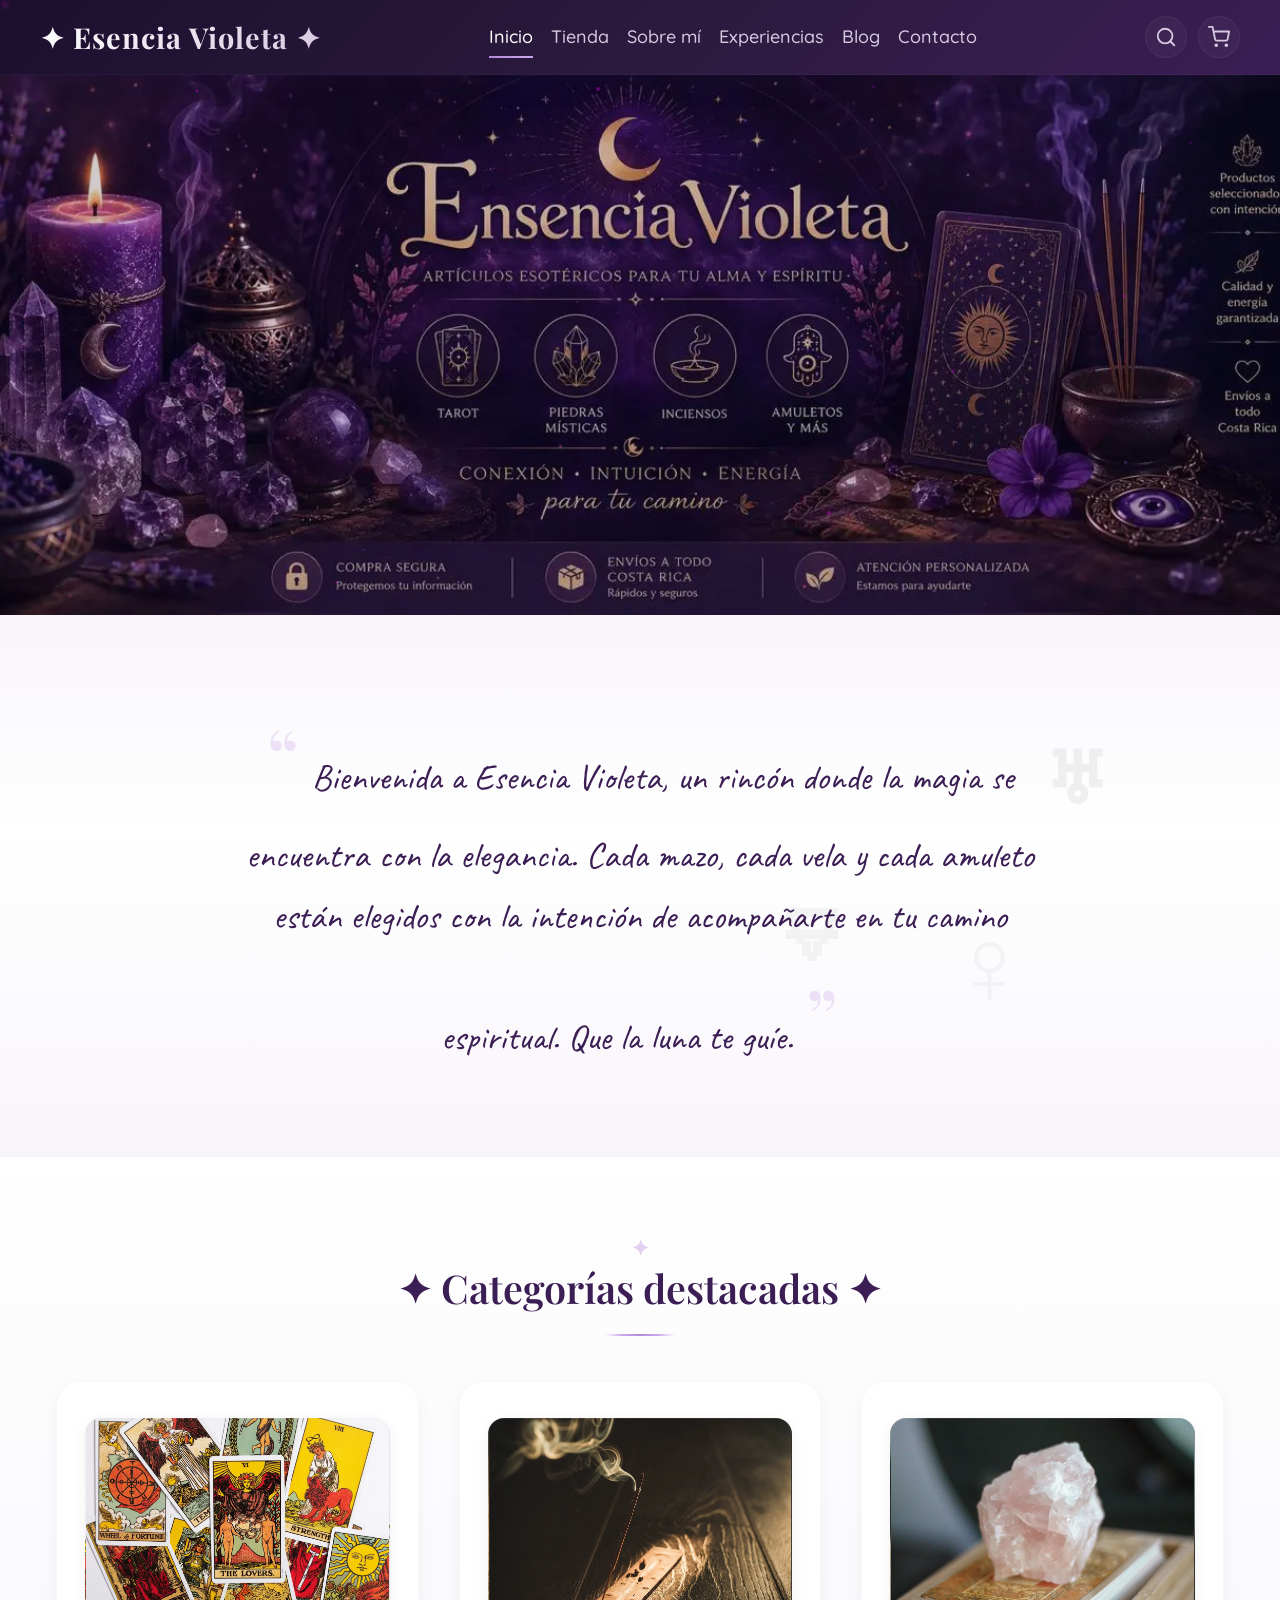
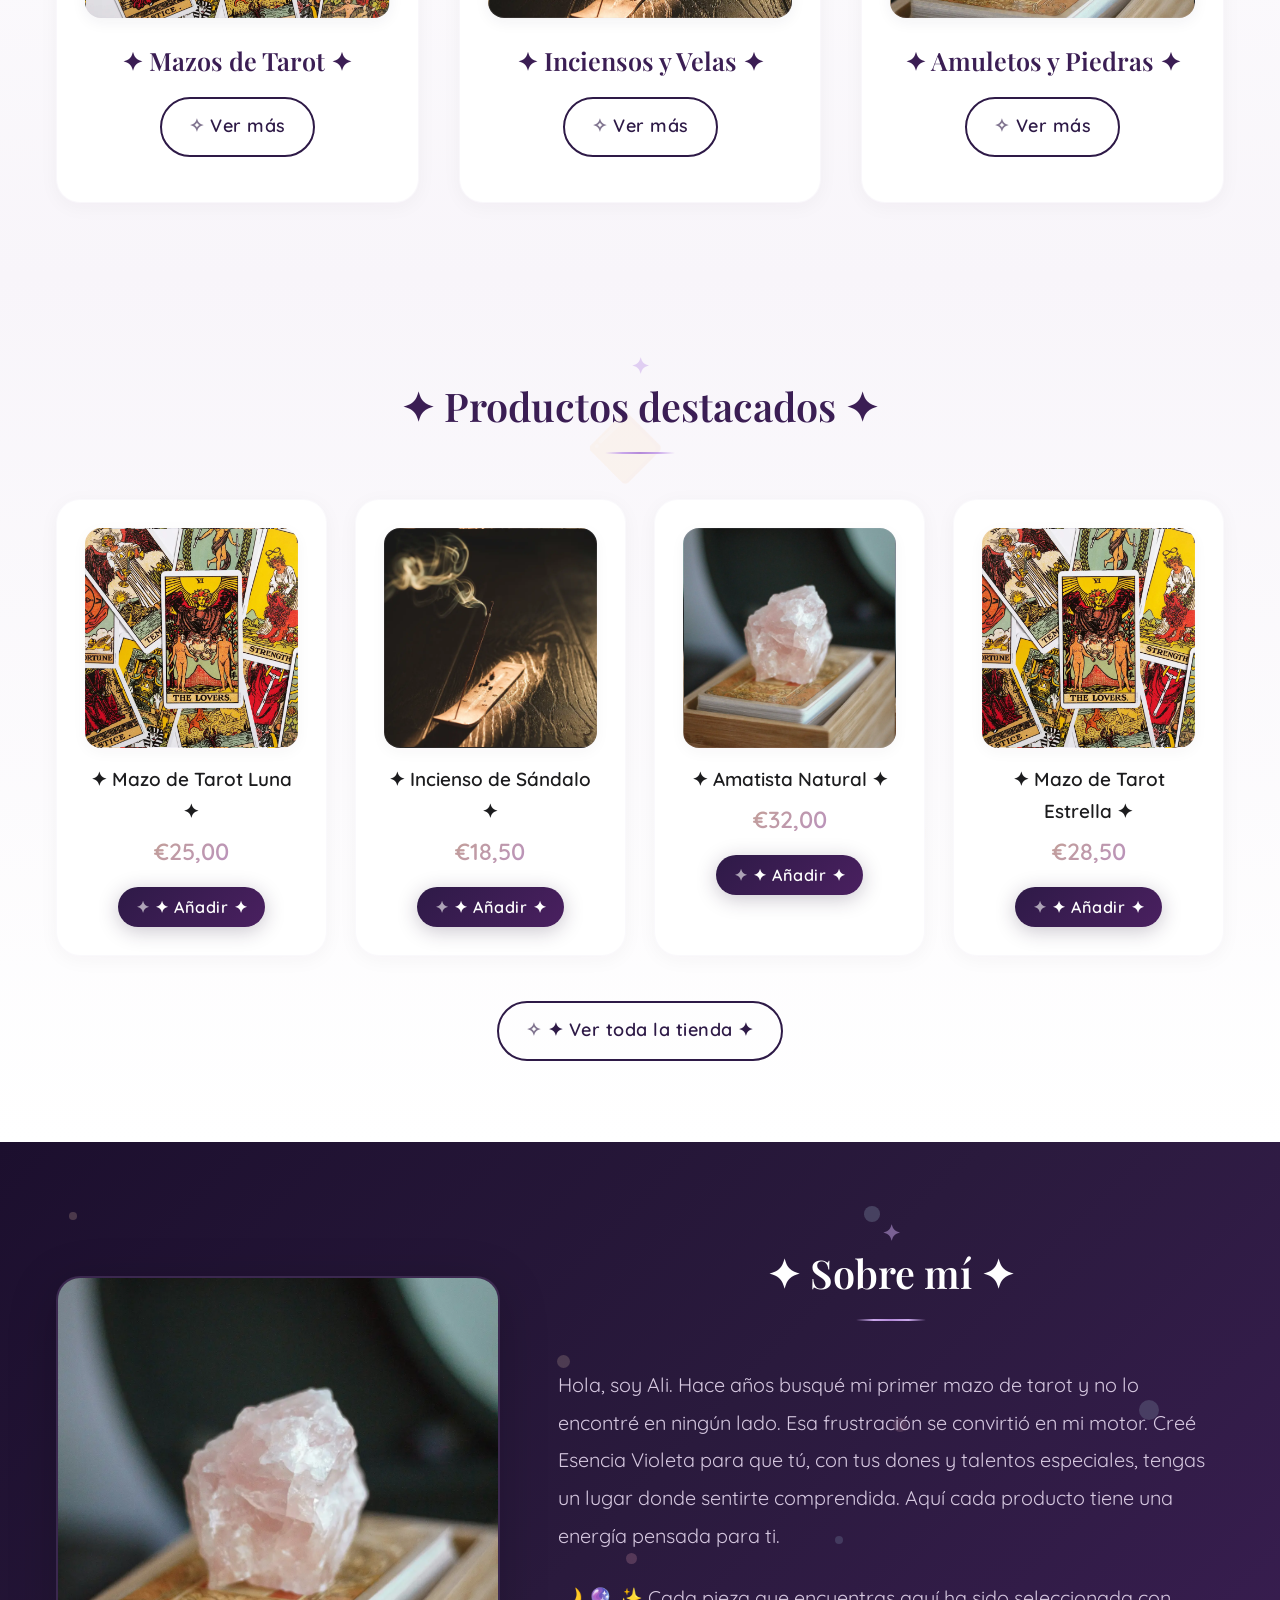
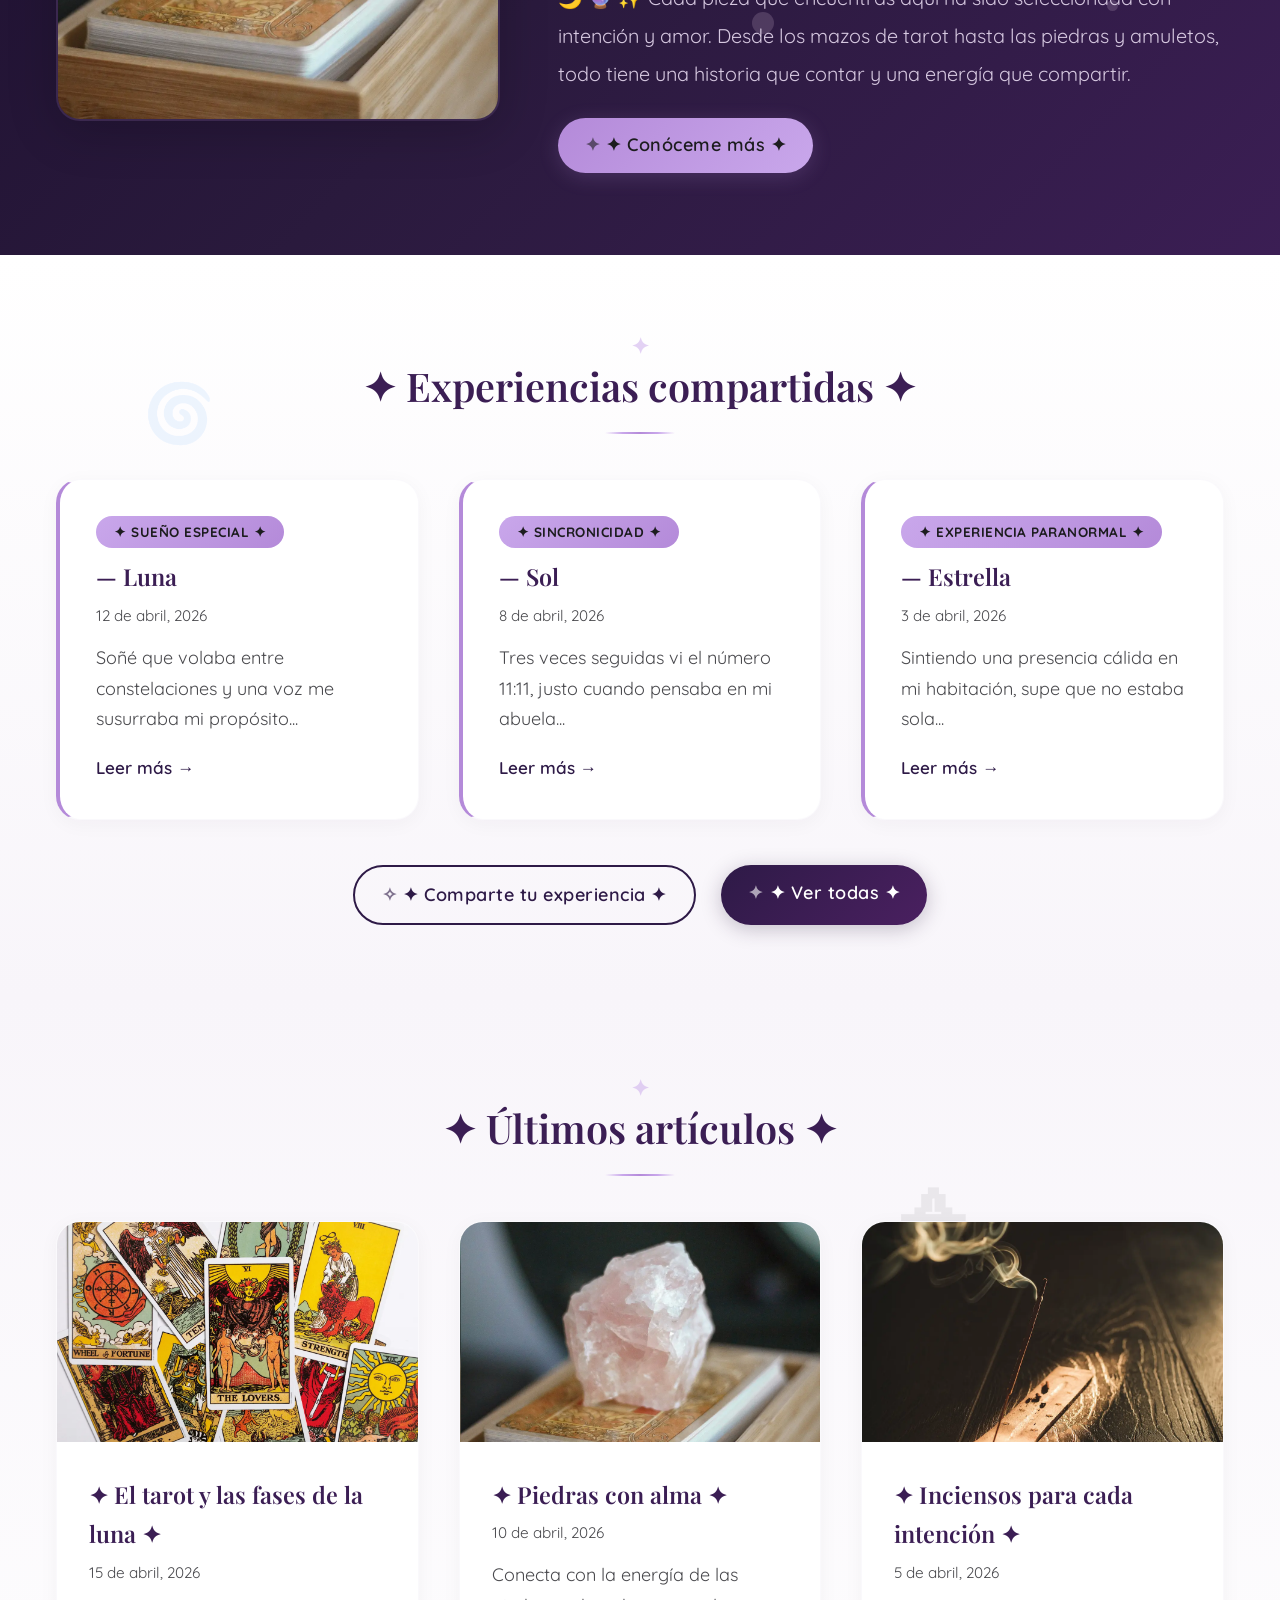
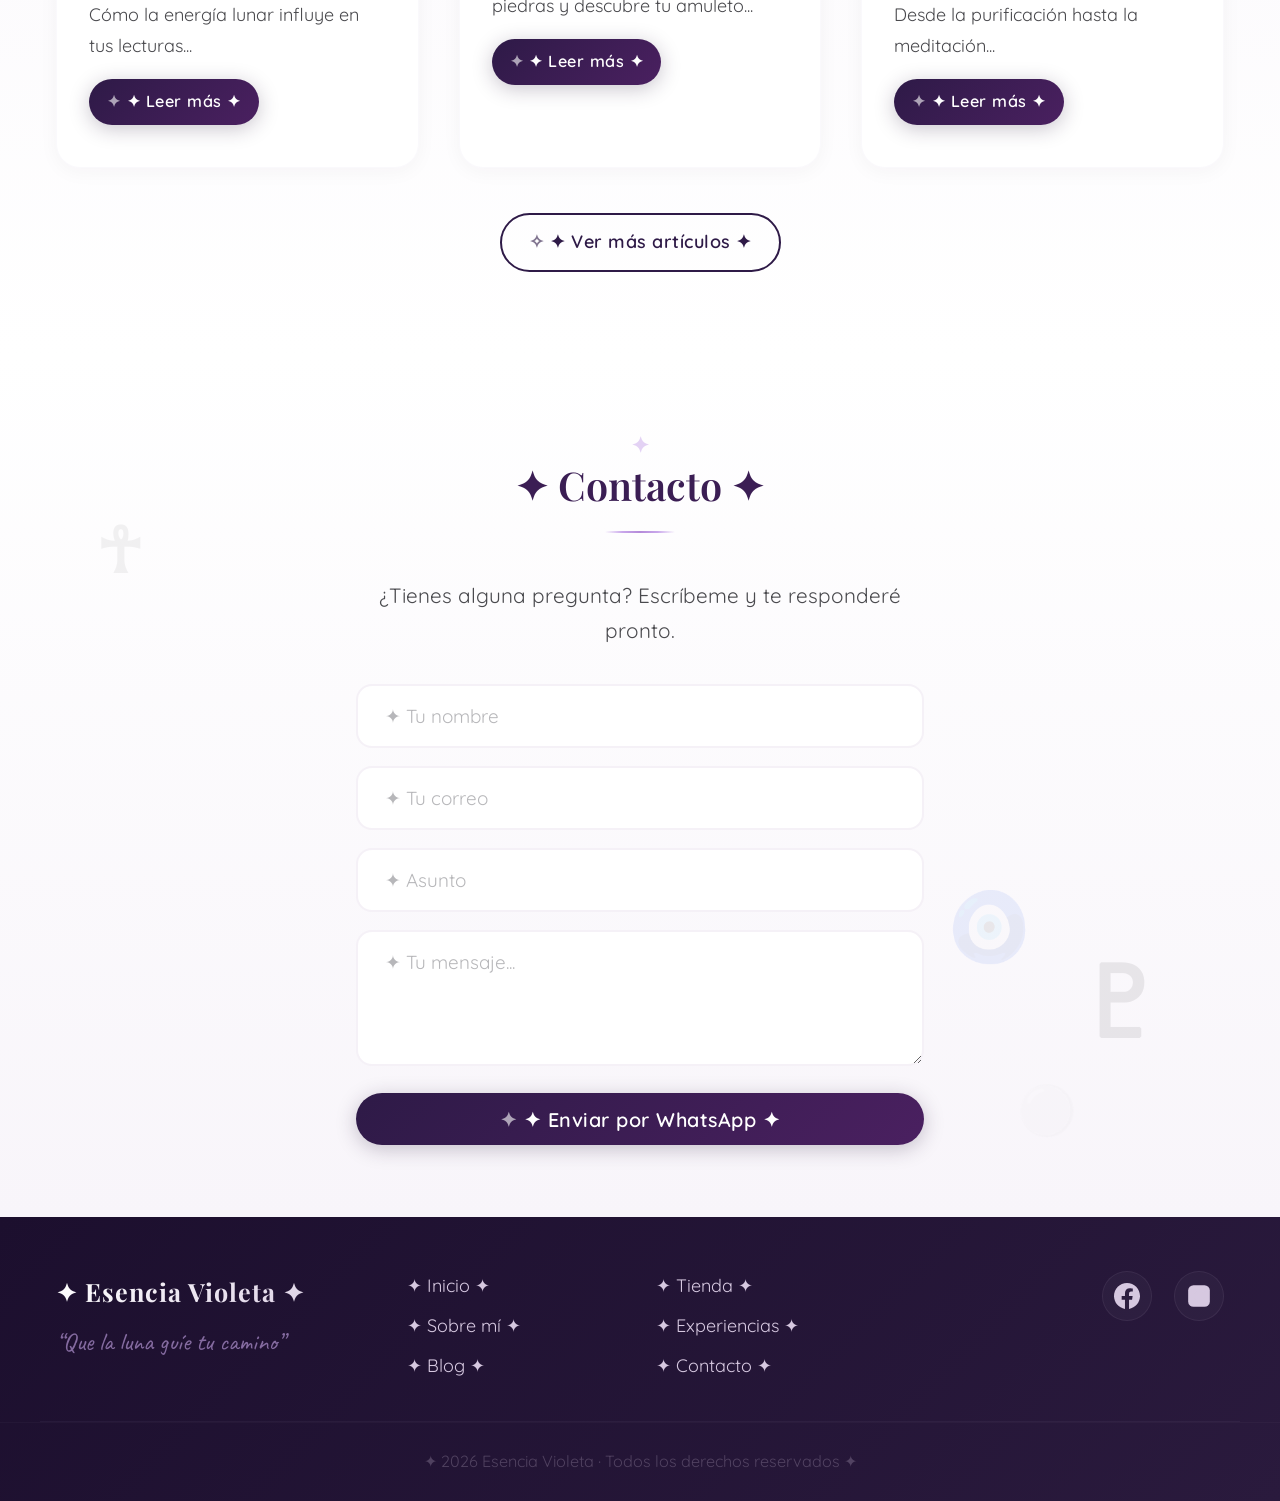
==== commit cd1998ec: "n" ====
--- a/index.html
+++ b/index.html
@@ -68,11 +68,9 @@
     <!-- ============================ -->
     <section class="hero" id="inicio">
         <!-- Imagen de fondo -->
-        <img src="img/logo.jpeg" alt="Esencia Violeta - Artículos esotéricos" class="hero__background" loading="eager" />
+        <img src="img/hero.webp" alt="Esencia Violeta - Artículos esotéricos" class="hero__background" loading="eager" />
         <div class="container hero__content">
-            <h1 class="hero__title">✦ Esencia Violeta ✦</h1>
-            <p class="hero__subtitle">Artículos esotéricos para tu alma y espíritu</p>
-            <!-- Botón oculto - no se muestra -->
+            <!-- Contenido oculto - la imagen del Hero tiene su propio texto -->
         </div>
     </section>
 
@@ -320,7 +318,7 @@
                         <path d="M24 12.073c0-6.627-5.373-12-12-12s-12 5.373-12 12c0 5.99 4.388 10.954 10.125 11.854v-8.385H7.078v-3.47h3.047V9.43c0-3.007 1.792-4.669 4.533-4.669 1.312 0 2.686.235 2.686.235v2.953H15.83c-1.491 0-1.956.925-1.956 1.874v2.25h3.328l-.532 3.47h-2.796v8.385C19.612 23.027 24 18.062 24 12.073z"/>
                     </svg>
                 </a>
-                <!-- Instagram - SVG CORREGIDO con fondo visible -->
+                <!-- Instagram -->
                 <a href="https://www.instagram.com/esenciavioletacr" 
                    target="_blank" 
                    rel="noopener noreferrer" 
--- a/css/style.css
+++ b/css/style.css
@@ -305,16 +305,16 @@
 }
 
 /* ========================================
-   HERO / BANNER - CON IMAGEN DE FONDO
+   HERO / BANNER - SOLO IMAGEN
    ======================================== */
 .hero {
-    background: linear-gradient(135deg, #1C0F2E 0%, #2A1A3D 30%, #5B3A7A 60%, #3B1E54 80%, #1C0F2E 100%);
     padding: 0;
-    min-height: clamp(400px, 70vh, 600px);
+    min-height: clamp(300px, 60vh, 550px);
     display: flex;
     align-items: center;
     position: relative;
     overflow: hidden;
+    background: #1C0F2E;
 }
 
 /* Imagen de fondo del Hero */
@@ -325,7 +325,6 @@
     height: 100%;
     object-fit: cover;
     z-index: 0;
-    opacity: 0.85;
 }
 
 /* Overlay oscuro para legibilidad */
@@ -333,7 +332,7 @@
     content: '';
     position: absolute;
     inset: 0;
-    background: rgba(28, 15, 46, 0.5);
+    background: rgba(28, 15, 46, 0.2);
     z-index: 1;
 }
 
@@ -344,7 +343,8 @@
     color: #FFFFFF;
     max-width: 750px;
     margin: 0 auto;
-    padding: 3rem 16px;
+    padding: 2rem 16px;
+    display: none; /* Oculto - la imagen del Hero tiene su propio texto */
 }
 
 .hero__title {
@@ -366,7 +366,6 @@
     text-shadow: 0 2px 20px rgba(0, 0, 0, 0.3);
 }
 
-/* Botón del Hero - Oculto */
 .hero .btn {
     display: none;
 }
@@ -1036,7 +1035,8 @@
 }
 
 /* ========================================
-   MENÚ HAMBURGUESA   ======================================== */
+   MENÚ HAMBURGUESA
+   ======================================== */
 .hamburger-btn {
     display: none;
     background: rgba(255, 255, 255, 0.03);
@@ -1143,6 +1143,10 @@
     .footer__social {
         justify-content: center;
     }
+
+    .hero {
+        min-height: clamp(280px, 50vh, 400px);
+    }
 }
 
 /* Móviles grandes */
@@ -1185,7 +1189,7 @@
     }
 
     .hero {
-        min-height: clamp(300px, 50vh, 400px);
+        min-height: clamp(250px, 45vh, 350px);
     }
 }
 
@@ -1239,17 +1243,7 @@
     }
 
     .hero {
-        min-height: clamp(250px, 45vh, 320px);
-        padding: 0;
-    }
-
-    .hero__title {
-        font-size: clamp(1.6rem, 5vw, 2rem);
-    }
-
-    .hero__subtitle {
-        font-size: clamp(0.8rem, 2.2vw, 0.95rem);
-        margin-bottom: 1.2rem;
+        min-height: clamp(200px, 40vh, 280px);
     }
 
     .section-title {
@@ -1453,14 +1447,6 @@
         min-width: 30px;
     }
 
-    .hero__title {
-        font-size: 1.4rem;
-    }
-
-    .hero__subtitle {
-        font-size: 0.75rem;
-    }
-
     .section-title {
         font-size: 1rem;
     }
@@ -1473,6 +1459,10 @@
     .social-icon svg {
         width: 16px;
         height: 16px;
+    }
+
+    .hero {
+        min-height: clamp(180px, 35vh, 240px);
     }
 }
 
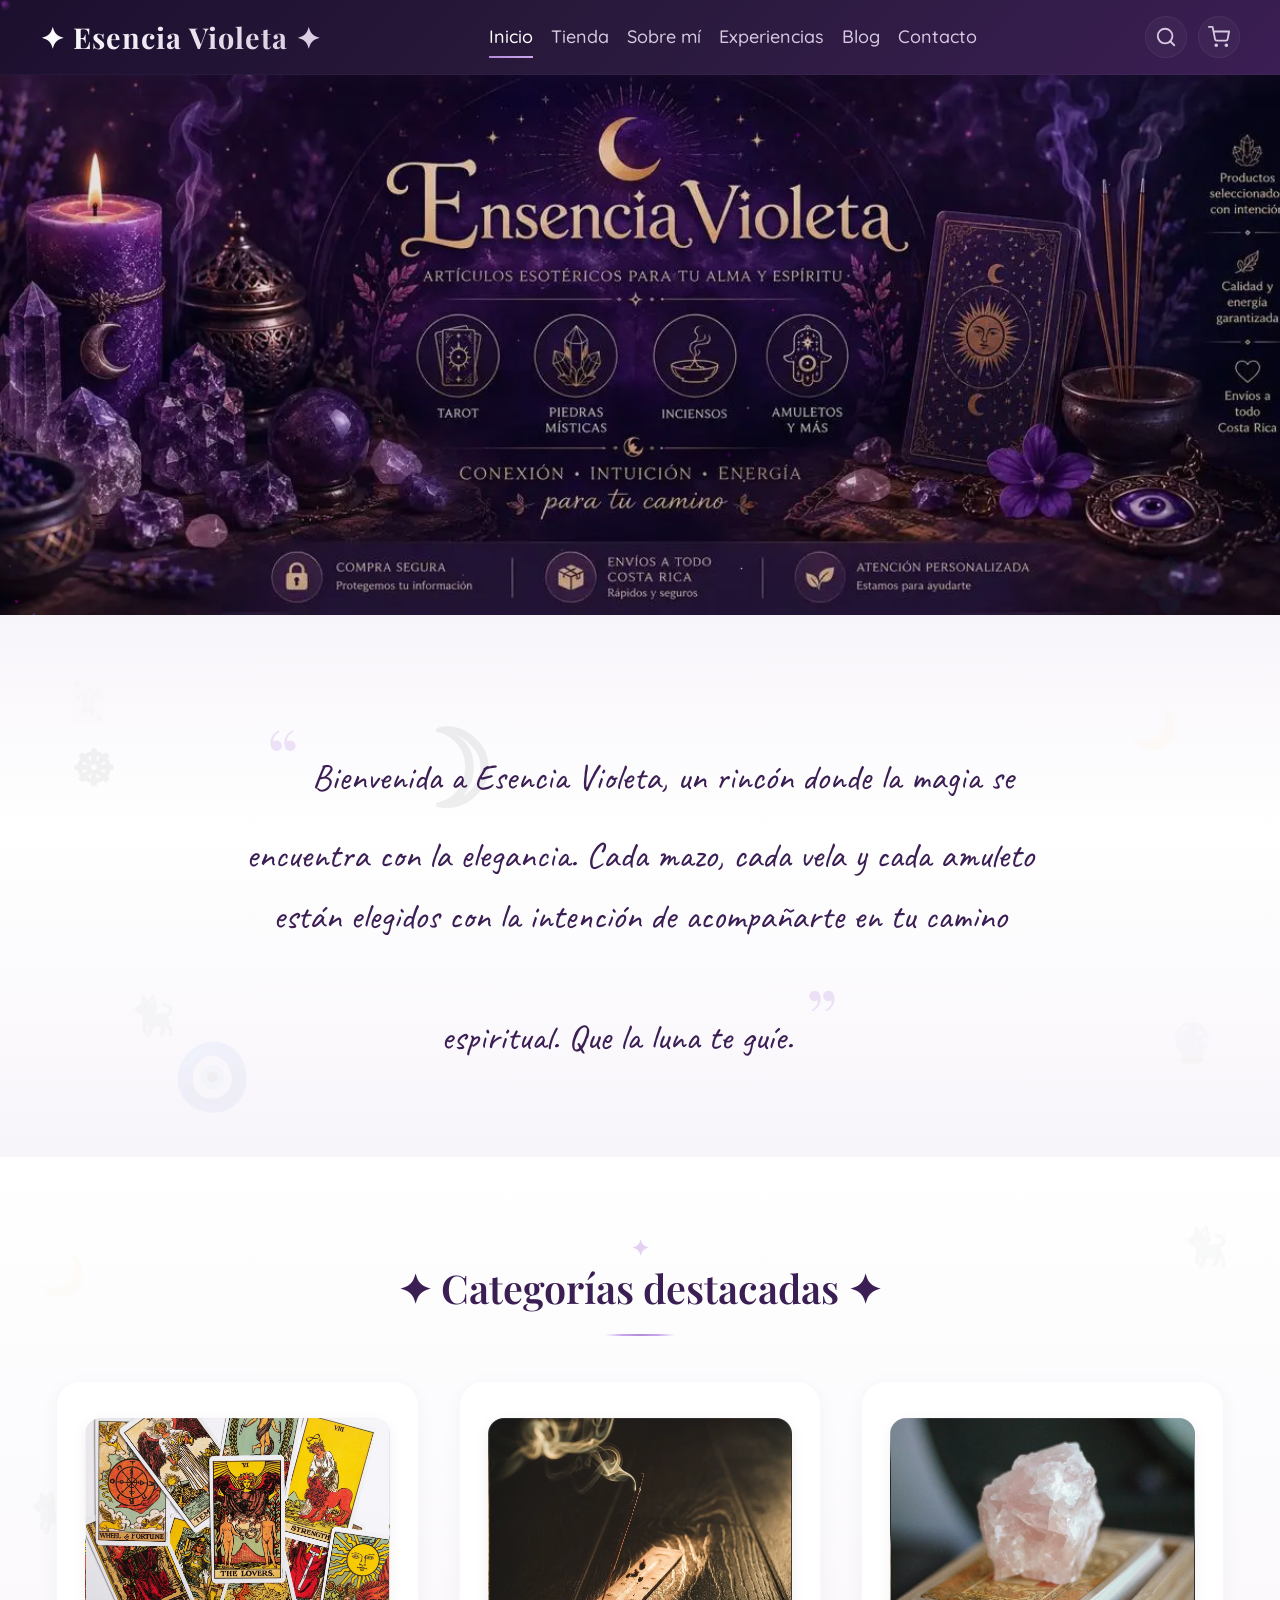
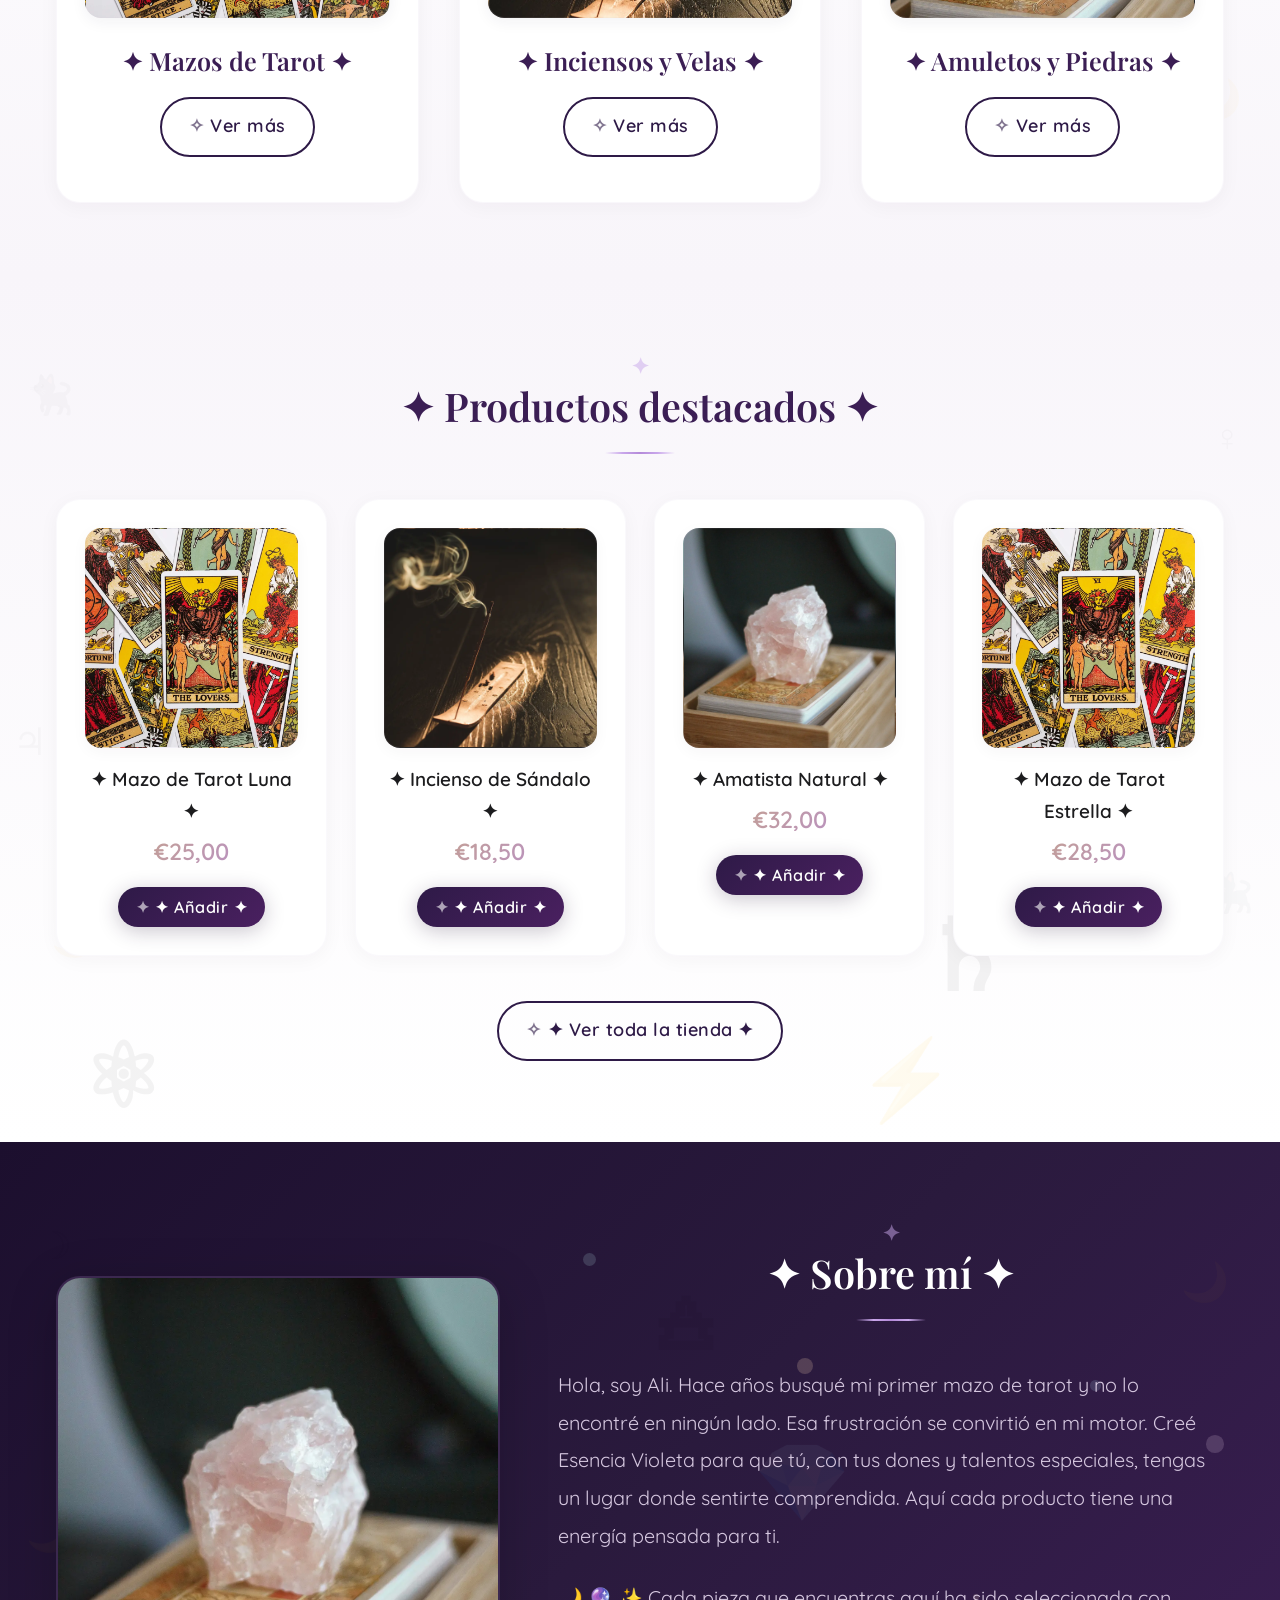
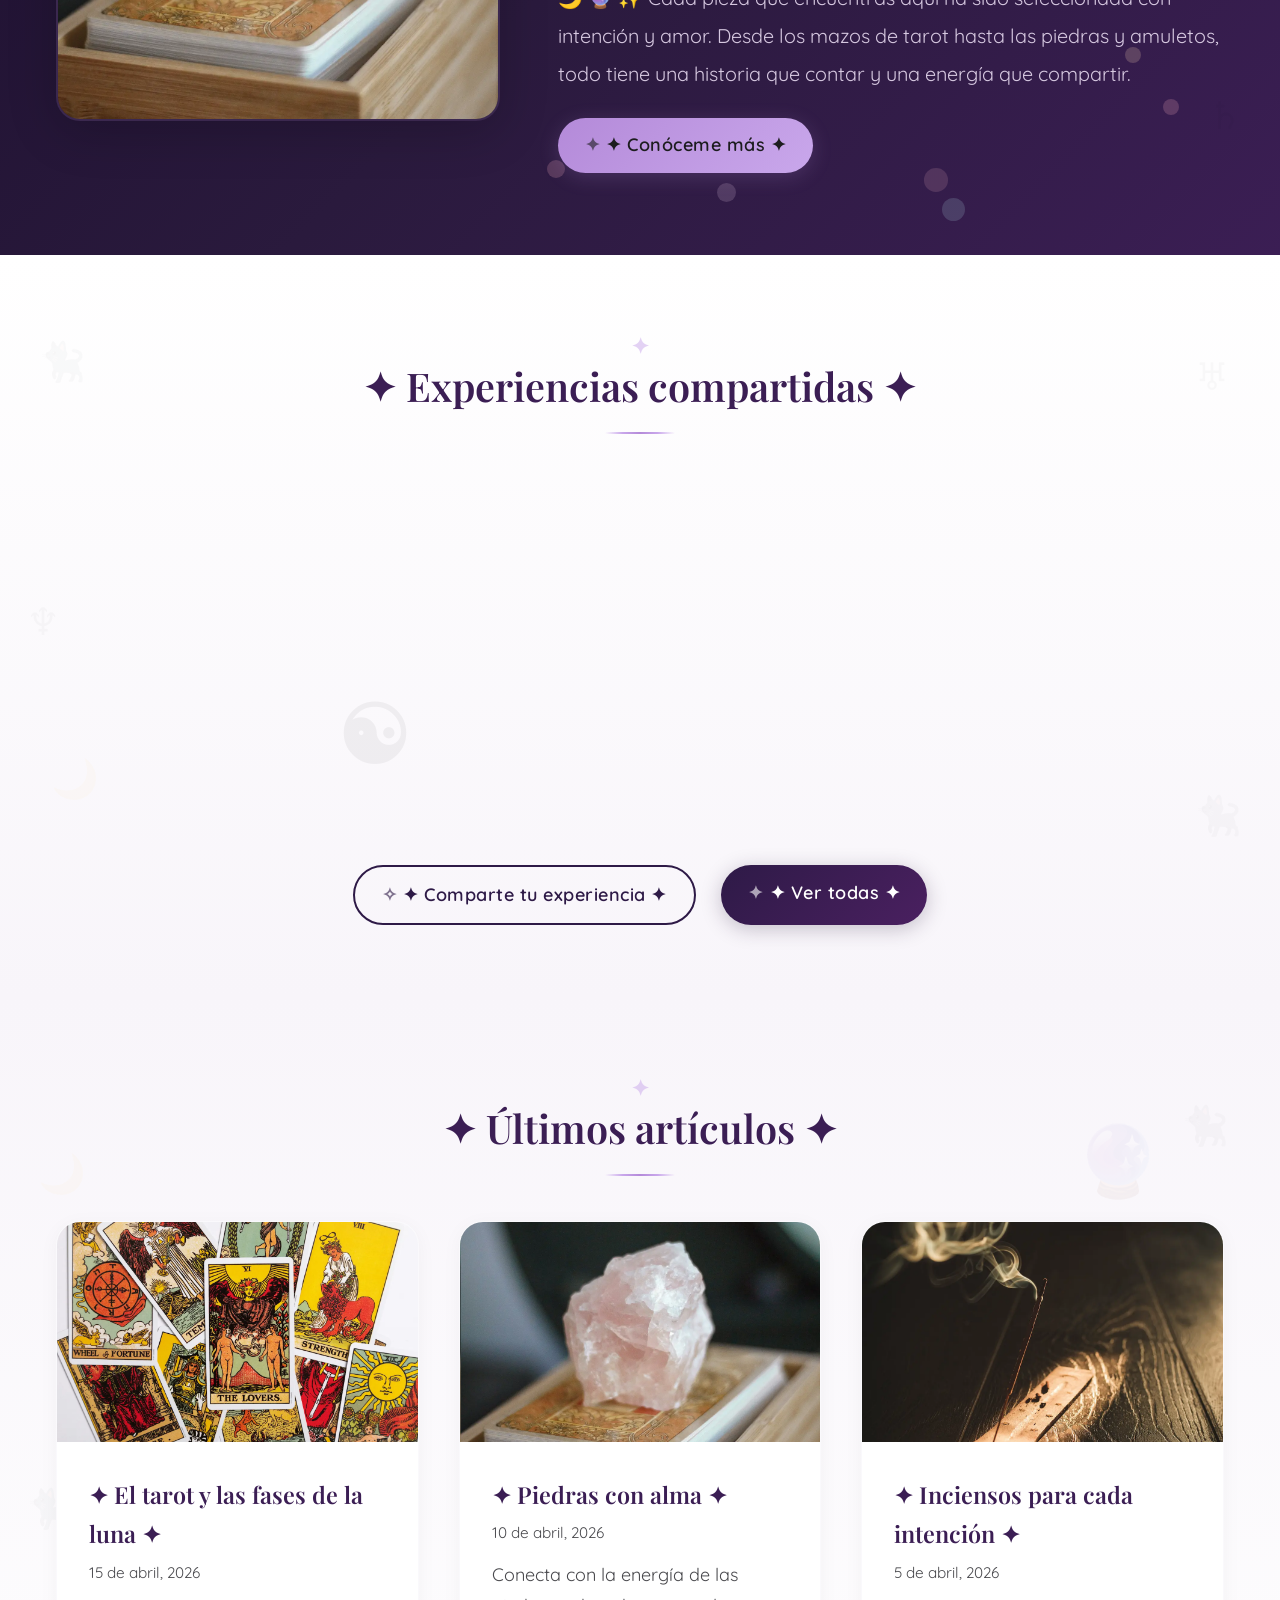
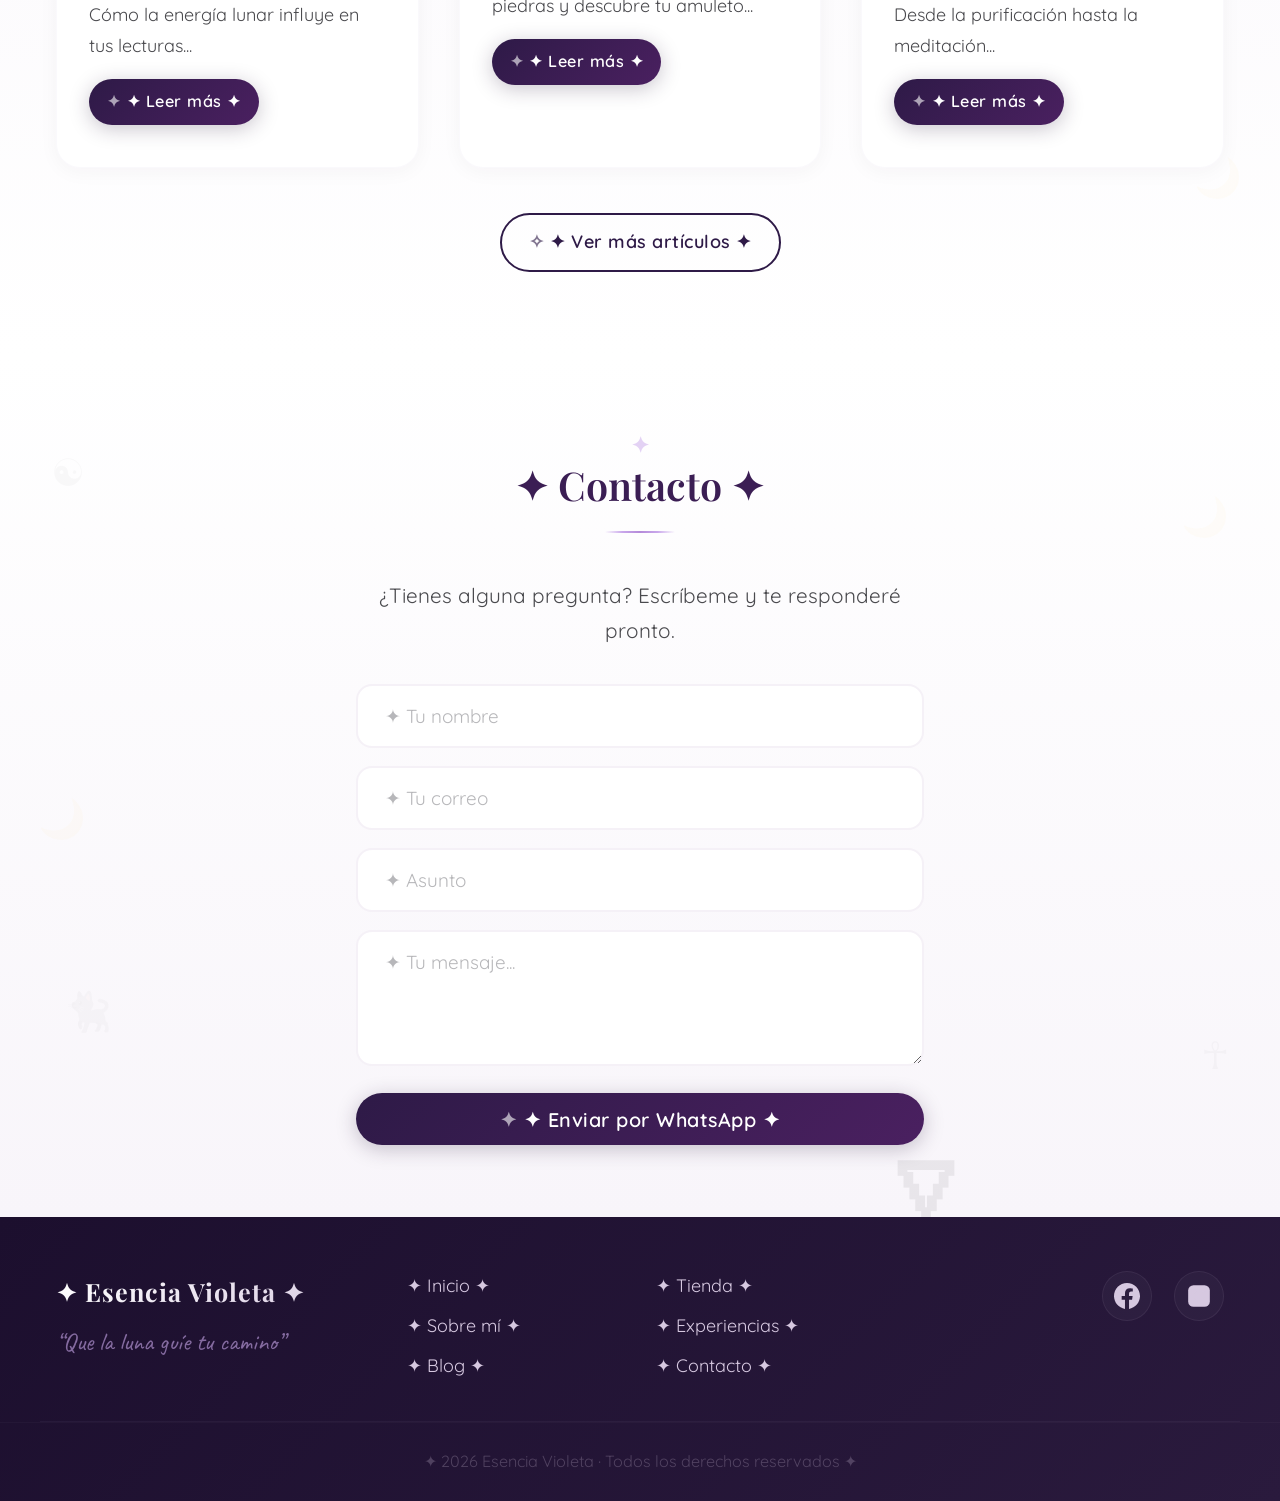
==== commit 17fe648e: "ji" ====
--- a/index.html
+++ b/index.html
@@ -83,6 +83,11 @@
                 Bienvenida a Esencia Violeta, un rincón donde la magia se encuentra con la elegancia. Cada mazo, cada vela y cada amuleto están elegidos con la intención de acompañarte en tu camino espiritual. Que la luna te guíe.
             </blockquote>
         </div>
+        <!-- Elementos decorativos -->
+        <span class="decor-item decor-item--tarot" style="top: 10%; left: 5%;">🃏</span>
+        <span class="decor-item decor-item--moon" style="top: 15%; right: 8%;">🌙</span>
+        <span class="decor-item decor-item--cat" style="bottom: 20%; left: 10%;">🐈‍⬛</span>
+        <span class="decor-item decor-item--tarot" style="bottom: 15%; right: 5%;">🔮</span>
     </section>
 
     <!-- ============================ -->
@@ -112,6 +117,12 @@
                 </div>
             </div>
         </div>
+        <!-- Elementos decorativos -->
+        <span class="decor-item decor-item--moon" style="top: 12%; left: 3%;">🌙</span>
+        <span class="decor-item decor-item--cat" style="top: 8%; right: 4%;">🐈‍⬛</span>
+        <span class="decor-item decor-item--tarot" style="bottom: 15%; left: 6%;">☿</span>
+        <span class="decor-item decor-item--moon" style="bottom: 20%; right: 3%;">🌙</span>
+        <span class="decor-item decor-item--cat" style="top: 45%; left: 2%;">🐈‍⬛</span>
     </section>
 
     <!-- ============================ -->
@@ -154,6 +165,12 @@
                 <a href="#" class="btn btn--secondary">✦ Ver toda la tienda ✦</a>
             </div>
         </div>
+        <!-- Elementos decorativos -->
+        <span class="decor-item decor-item--cat" style="top: 10%; left: 2%;">🐈‍⬛</span>
+        <span class="decor-item decor-item--tarot" style="top: 15%; right: 3%;">♀</span>
+        <span class="decor-item decor-item--moon" style="bottom: 20%; left: 4%;">🌙</span>
+        <span class="decor-item decor-item--cat" style="bottom: 25%; right: 2%;">🐈‍⬛</span>
+        <span class="decor-item decor-item--tarot" style="top: 50%; left: 1%;">♃</span>
     </section>
 
     <!-- ============================ -->
@@ -180,6 +197,12 @@
                 <a href="#" class="btn btn--primary">✦ Conóceme más ✦</a>
             </div>
         </div>
+        <!-- Elementos decorativos -->
+        <span class="decor-item decor-item--tarot" style="top: 10%; left: 3%;">☽</span>
+        <span class="decor-item decor-item--moon" style="top: 15%; right: 4%;">🌙</span>
+        <span class="decor-item decor-item--cat" style="bottom: 20%; left: 5%;">🐈‍⬛</span>
+        <span class="decor-item decor-item--tarot" style="bottom: 15%; right: 3%;">♄</span>
+        <span class="decor-item decor-item--moon" style="top: 50%; left: 2%;">🌙</span>
     </section>
 
     <!-- ============================ -->
@@ -219,6 +242,12 @@
                 <a href="#" class="btn btn--primary">✦ Ver todas ✦</a>
             </div>
         </div>
+        <!-- Elementos decorativos -->
+        <span class="decor-item decor-item--cat" style="top: 10%; left: 3%;">🐈‍⬛</span>
+        <span class="decor-item decor-item--tarot" style="top: 12%; right: 4%;">♅</span>
+        <span class="decor-item decor-item--moon" style="bottom: 25%; left: 4%;">🌙</span>
+        <span class="decor-item decor-item--cat" style="bottom: 20%; right: 3%;">🐈‍⬛</span>
+        <span class="decor-item decor-item--tarot" style="top: 45%; left: 2%;">♆</span>
     </section>
 
     <!-- ============================ -->
@@ -263,6 +292,12 @@
                 <a href="#" class="btn btn--secondary">✦ Ver más artículos ✦</a>
             </div>
         </div>
+        <!-- Elementos decorativos -->
+        <span class="decor-item decor-item--moon" style="top: 15%; left: 3%;">🌙</span>
+        <span class="decor-item decor-item--cat" style="top: 10%; right: 4%;">🐈‍⬛</span>
+        <span class="decor-item decor-item--tarot" style="bottom: 20%; left: 5%;">♇</span>
+        <span class="decor-item decor-item--moon" style="bottom: 15%; right: 3%;">🌙</span>
+        <span class="decor-item decor-item--cat" style="top: 50%; left: 2%;">🐈‍⬛</span>
     </section>
 
     <!-- ============================ -->
@@ -284,6 +319,12 @@
                 </form>
             </div>
         </div>
+        <!-- Elementos decorativos -->
+        <span class="decor-item decor-item--tarot" style="top: 10%; left: 4%;">☯</span>
+        <span class="decor-item decor-item--moon" style="top: 15%; right: 4%;">🌙</span>
+        <span class="decor-item decor-item--cat" style="bottom: 20%; left: 5%;">🐈‍⬛</span>
+        <span class="decor-item decor-item--tarot" style="bottom: 15%; right: 4%;">☥</span>
+        <span class="decor-item decor-item--moon" style="top: 50%; left: 3%;">🌙</span>
     </section>
 
     <!-- ============================ -->
--- a/css/style.css
+++ b/css/style.css
@@ -305,7 +305,7 @@
 }
 
 /* ========================================
-   HERO / BANNER - SOLO IMAGEN
+   HERO / BANNER - BRILLANTE
    ======================================== */
 .hero {
     padding: 0;
@@ -327,12 +327,12 @@
     z-index: 0;
 }
 
-/* Overlay oscuro para legibilidad */
+/* Overlay más suave para que se vea brillante */
 .hero::after {
     content: '';
     position: absolute;
     inset: 0;
-    background: rgba(28, 15, 46, 0.2);
+    background: rgba(28, 15, 46, 0.1);
     z-index: 1;
 }
 
@@ -344,41 +344,48 @@
     max-width: 750px;
     margin: 0 auto;
     padding: 2rem 16px;
-    display: none; /* Oculto - la imagen del Hero tiene su propio texto */
-}
-
-.hero__title {
-    font-family: 'Playfair Display', serif;
-    font-size: clamp(2rem, 7.5vw, 4rem);
-    font-weight: 700;
-    color: #FFFFFF;
-    margin-bottom: 0.6rem;
-    text-shadow: 0 2px 40px rgba(0, 0, 0, 0.5);
-    animation: fadeInUp 0.8s ease;
-}
-
-.hero__subtitle {
-    font-size: clamp(1rem, 3.2vw, 1.4rem);
-    color: #D6C8E0;
-    margin-bottom: 1.8rem;
-    font-weight: 300;
-    animation: fadeInUp 0.8s ease 0.15s both;
-    text-shadow: 0 2px 20px rgba(0, 0, 0, 0.3);
-}
-
-.hero .btn {
     display: none;
 }
 
-@keyframes fadeInUp {
-    from {
-        opacity: 0;
-        transform: translateY(20px);
-    }
-    to {
-        opacity: 1;
-        transform: translateY(0);
-    }
+/* ========================================
+   ELEMENTOS DECORATIVOS OSCUROS (Tarot, Lunas, Gatos)
+   ======================================== */
+.decor-item {
+    position: absolute;
+    pointer-events: none;
+    z-index: 0;
+    color: rgba(0, 0, 0, 0.06);
+    font-size: clamp(1.5rem, 3vw, 3rem);
+    user-select: none;
+    animation: floatDecor 15s ease-in-out infinite;
+    opacity: 0.4;
+    transition: opacity 0.3s ease;
+}
+
+.decor-item:hover {
+    opacity: 0.8;
+}
+
+.decor-item--moon {
+    color: rgba(0, 0, 0, 0.07);
+    animation-duration: 18s;
+}
+
+.decor-item--cat {
+    color: rgba(0, 0, 0, 0.08);
+    animation-duration: 22s;
+}
+
+.decor-item--tarot {
+    color: rgba(0, 0, 0, 0.06);
+    animation-duration: 20s;
+}
+
+@keyframes floatDecor {
+    0%, 100% { transform: translate(0, 0) rotate(0deg) scale(1); }
+    25% { transform: translate(15px, -20px) rotate(5deg) scale(1.1); }
+    50% { transform: translate(-10px, 15px) rotate(-5deg) scale(0.9); }
+    75% { transform: translate(10px, -10px) rotate(3deg) scale(1.05); }
 }
 
 /* ========================================
@@ -400,6 +407,8 @@
     line-height: 1.7;
     font-weight: 400;
     padding: 0 16px;
+    position: relative;
+    z-index: 2;
 }
 
 .welcome__text::before {
@@ -426,12 +435,15 @@
 .categories {
     padding: clamp(2.5rem, 6.5vw, 4rem) 0;
     background: linear-gradient(180deg, #FFFFFF 0%, #F8F5FA 100%);
+    position: relative;
 }
 
 .categories__grid {
     display: grid;
     grid-template-columns: repeat(auto-fit, minmax(clamp(180px, 32vw, 280px), 1fr));
     gap: clamp(1.2rem, 3.2vw, 2.2rem);
+    position: relative;
+    z-index: 2;
 }
 
 .category-card {
@@ -483,6 +495,7 @@
 .featured-products {
     padding: clamp(2.5rem, 6.5vw, 4rem) 0;
     background: linear-gradient(180deg, #F8F5FA 0%, #FFFFFF 100%);
+    position: relative;
 }
 
 .products__grid {
@@ -490,6 +503,8 @@
     grid-template-columns: repeat(auto-fit, minmax(clamp(170px, 30vw, 240px), 1fr));
     gap: clamp(1rem, 2.2vw, 2.2rem);
     margin-bottom: 2.5rem;
+    position: relative;
+    z-index: 2;
 }
 
 .product-card {
@@ -617,6 +632,7 @@
 .experiences-home {
     padding: clamp(2.5rem, 6.5vw, 4rem) 0;
     background: linear-gradient(180deg, #FFFFFF 0%, #F8F5FA 100%);
+    position: relative;
 }
 
 .experiences__grid {
@@ -624,6 +640,8 @@
     grid-template-columns: repeat(auto-fit, minmax(clamp(270px, 42vw, 300px), 1fr));
     gap: clamp(1.2rem, 3.2vw, 2.2rem);
     margin-bottom: 2.5rem;
+    position: relative;
+    z-index: 2;
 }
 
 .experience-card {
@@ -710,6 +728,7 @@
 .blog-home {
     padding: clamp(2.5rem, 6.5vw, 4rem) 0;
     background: linear-gradient(180deg, #F8F5FA 0%, #FFFFFF 100%);
+    position: relative;
 }
 
 .blog__grid {
@@ -717,6 +736,8 @@
     grid-template-columns: repeat(auto-fit, minmax(clamp(270px, 42vw, 300px), 1fr));
     gap: clamp(1.2rem, 3.2vw, 2.2rem);
     margin-bottom: 2.5rem;
+    position: relative;
+    z-index: 2;
 }
 
 .blog-card {
@@ -775,12 +796,15 @@
 .contact {
     padding: clamp(2.5rem, 6.5vw, 4rem) 0;
     background: linear-gradient(180deg, #FFFFFF 0%, #F8F5FA 100%);
+    position: relative;
 }
 
 .contact__wrapper {
     max-width: 600px;
     margin: 0 auto;
     padding: 0 16px;
+    position: relative;
+    z-index: 2;
 }
 
 .contact__text {
@@ -836,7 +860,7 @@
 }
 
 /* ========================================
-   FOOTER - SOCIAL ICONS CON ANIMACIÓN
+   FOOTER
    ======================================== */
 .footer {
     background: linear-gradient(135deg, #1C0F2E, #2A1A3D);
@@ -889,7 +913,6 @@
     align-items: center;
 }
 
-/* ICONOS SOCIALES CON ANIMACIÓN MEJORADA */
 .social-icon {
     display: flex;
     align-items: center;
@@ -925,7 +948,6 @@
     fill: currentColor;
 }
 
-/* Animación al hover */
 .social-icon:hover {
     transform: translateY(-5px) scale(1.1);
     border-color: #B48AD9;
@@ -941,7 +963,6 @@
     transform: rotate(10deg) scale(1.15);
 }
 
-/* Animación de pulso */
 .social-icon::after {
     content: '';
     position: absolute;
@@ -961,7 +982,6 @@
     opacity: 1;
 }
 
-/* Colores específicos para cada red social */
 .social-icon--facebook:hover {
     border-color: #1877F2;
     box-shadow: 0 8px 40px rgba(24, 119, 242, 0.3);
@@ -981,23 +1001,11 @@
 }
 
 @keyframes pulseRing {
-    0% {
-        transform: scale(1);
-        opacity: 0.6;
-    }
-    50% {
-        transform: scale(1.15);
-        opacity: 0;
-    }
-    100% {
-        transform: scale(1);
-        opacity: 0.6;
-    }
-}
-
-/* ========================================
-   FOOTER BOTTOM
-   ======================================== */
+    0% { transform: scale(1); opacity: 0.6; }
+    50% { transform: scale(1.15); opacity: 0; }
+    100% { transform: scale(1); opacity: 0.6; }
+}
+
 .footer__bottom {
     padding: clamp(1rem, 2.2vw, 1.4rem) 0;
     text-align: center;
@@ -1067,7 +1075,6 @@
    RESPONSIVE
    ======================================== */
 
-/* Tablets */
 @media (max-width: 992px) {
     .hamburger-btn {
         display: block;
@@ -1149,7 +1156,6 @@
     }
 }
 
-/* Móviles grandes */
 @media (max-width: 768px) {
     .container {
         padding: 0 12px;
@@ -1193,7 +1199,6 @@
     }
 }
 
-/* Móviles */
 @media (max-width: 480px) {
     .container {
         padding: 0 10px;
@@ -1391,7 +1396,6 @@
     }
 }
 
-/* Móviles muy pequeños */
 @media (max-width: 360px) {
     .container {
         padding: 0 8px;
@@ -1512,9 +1516,6 @@
     90% { transform: translate(-12px, 18px) rotate(-5deg) scale(0.88); }
 }
 
-/* ========================================
-   DECORACIONES FLOTANTES
-   ======================================== */
 .floating-decor,
 .floating-gem {
     display: none;
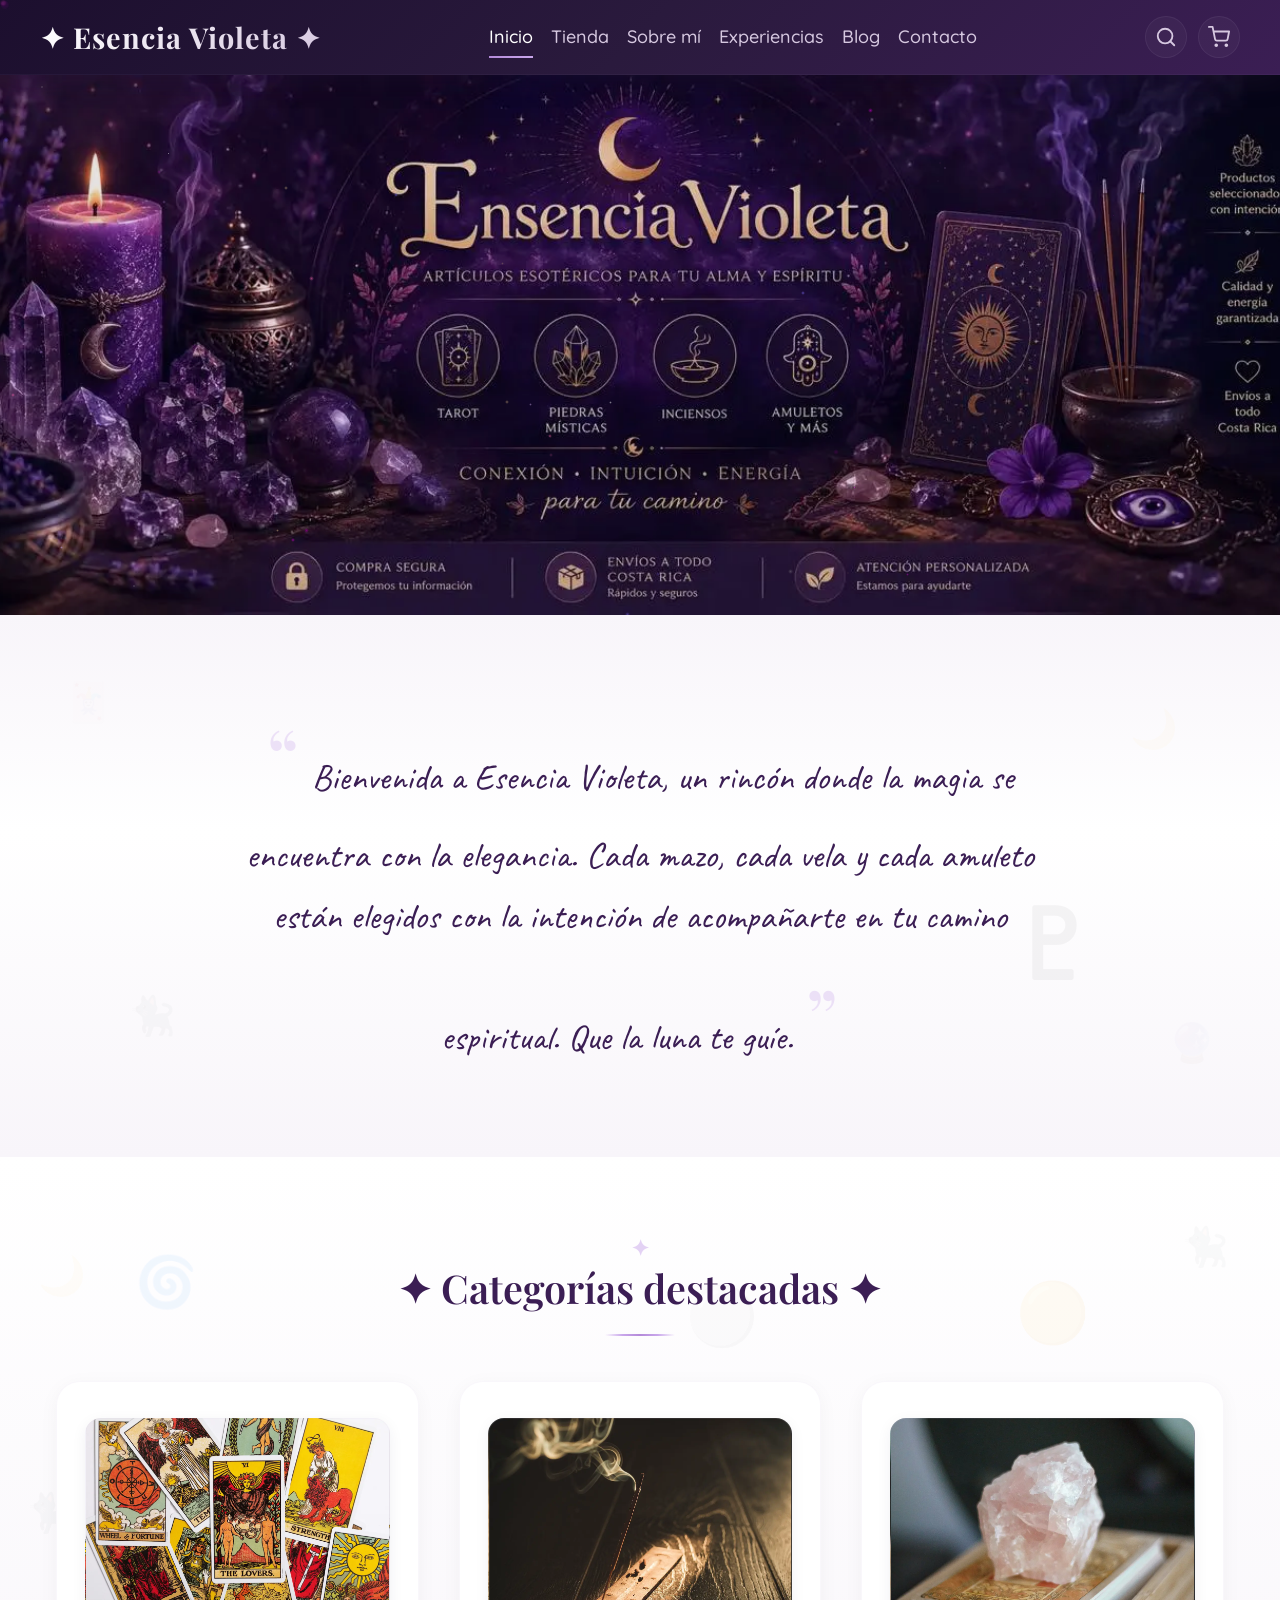
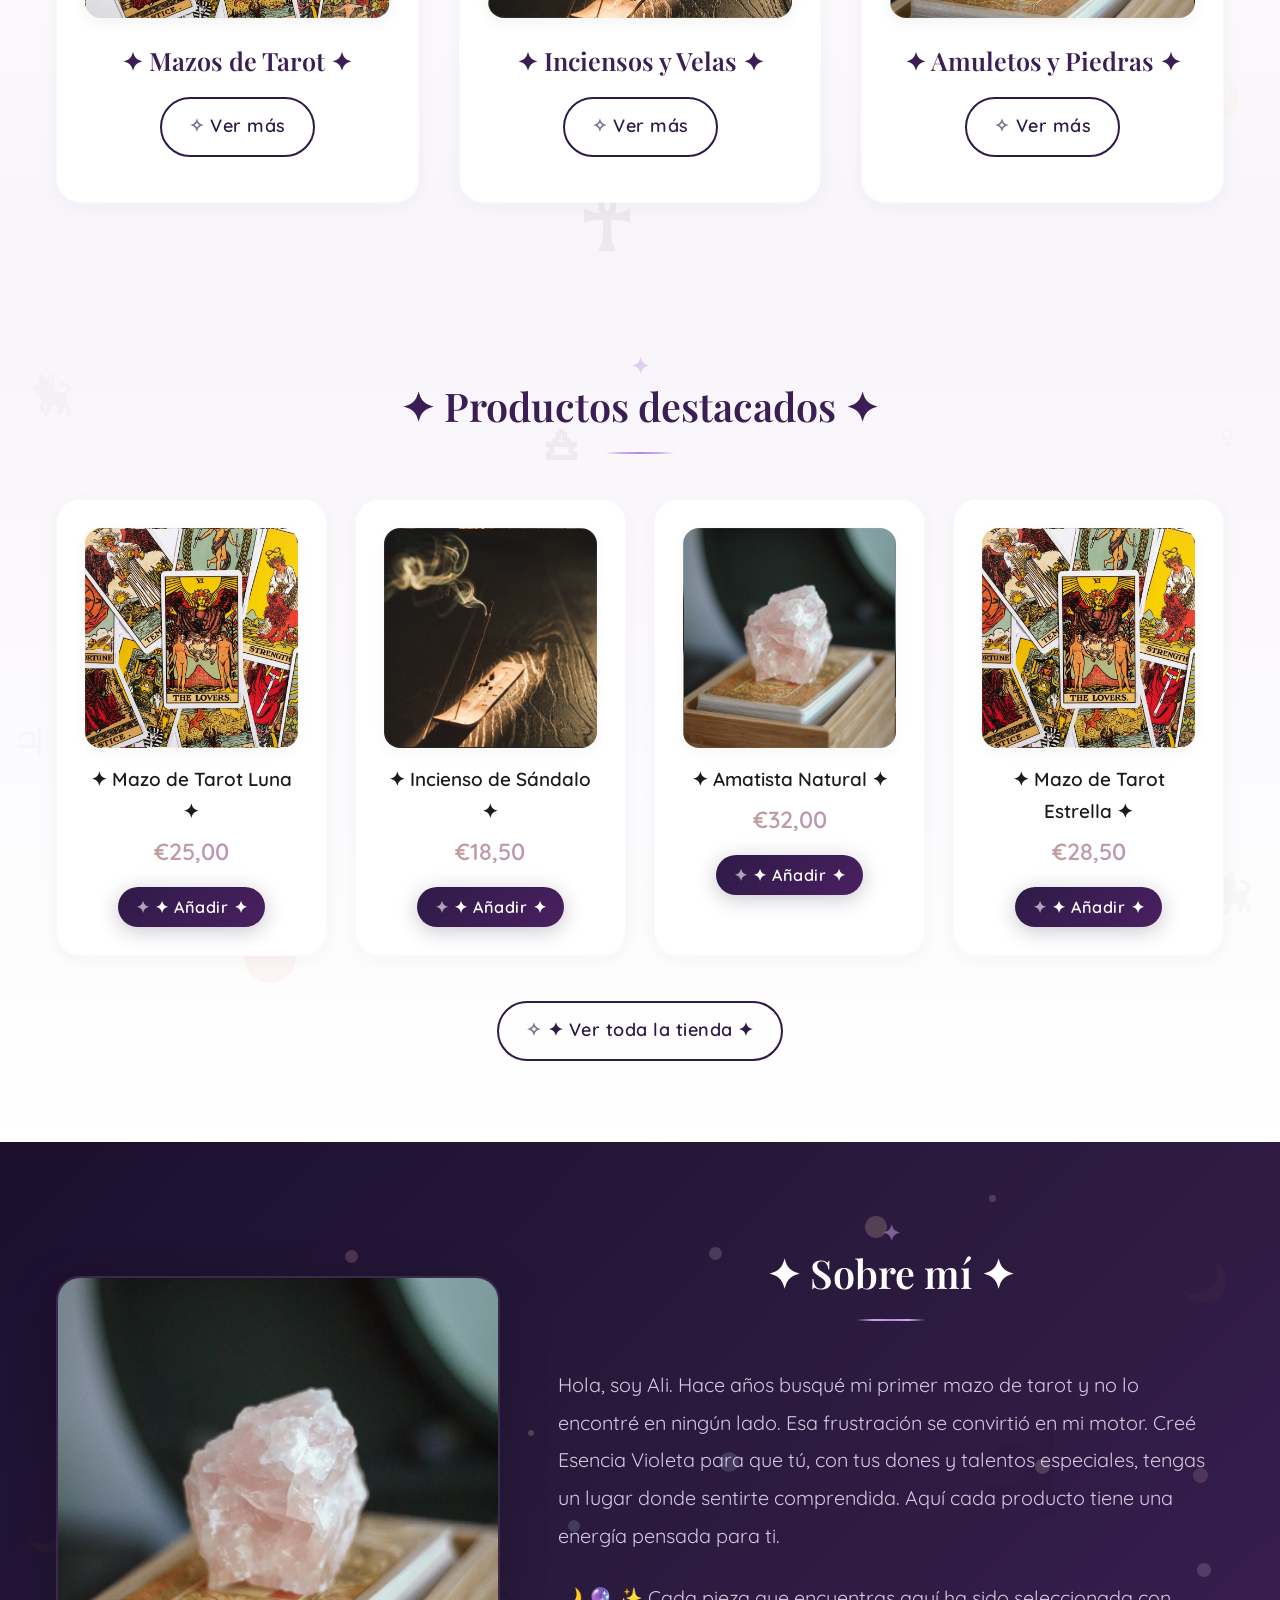
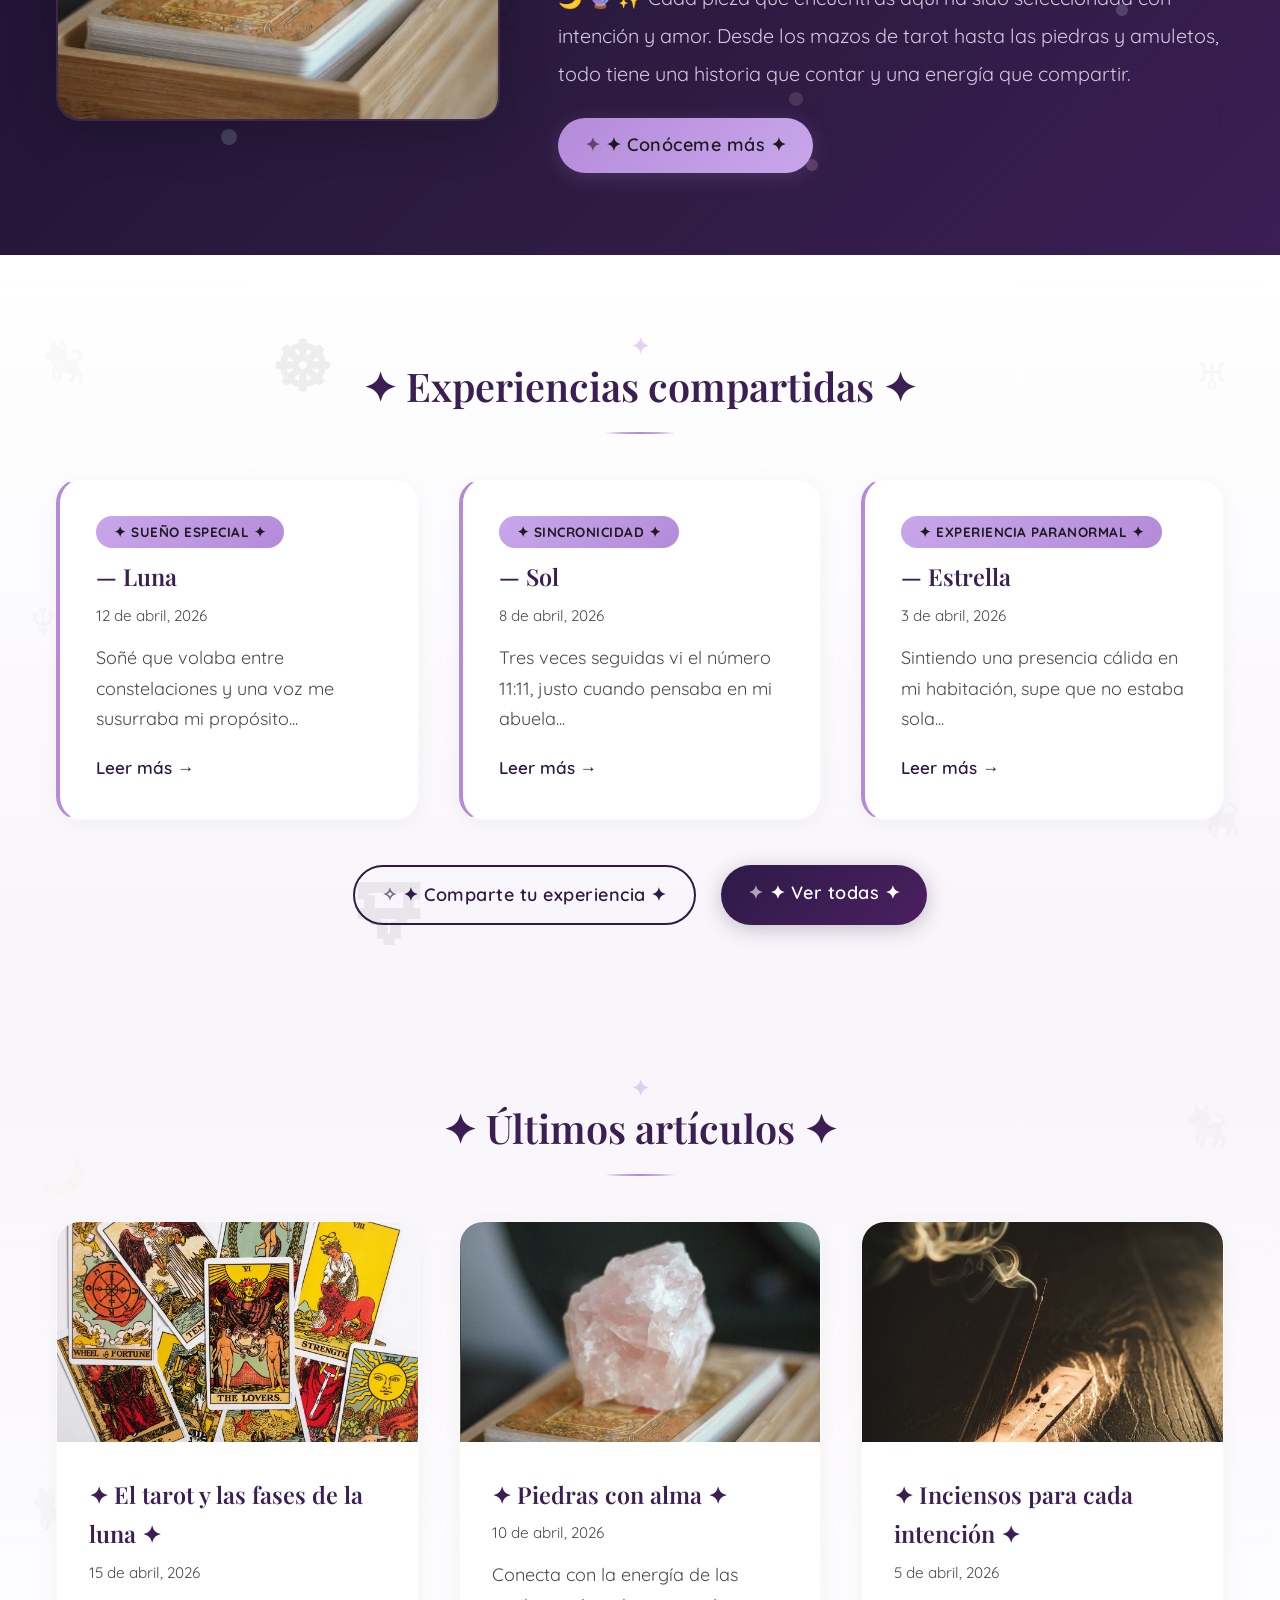
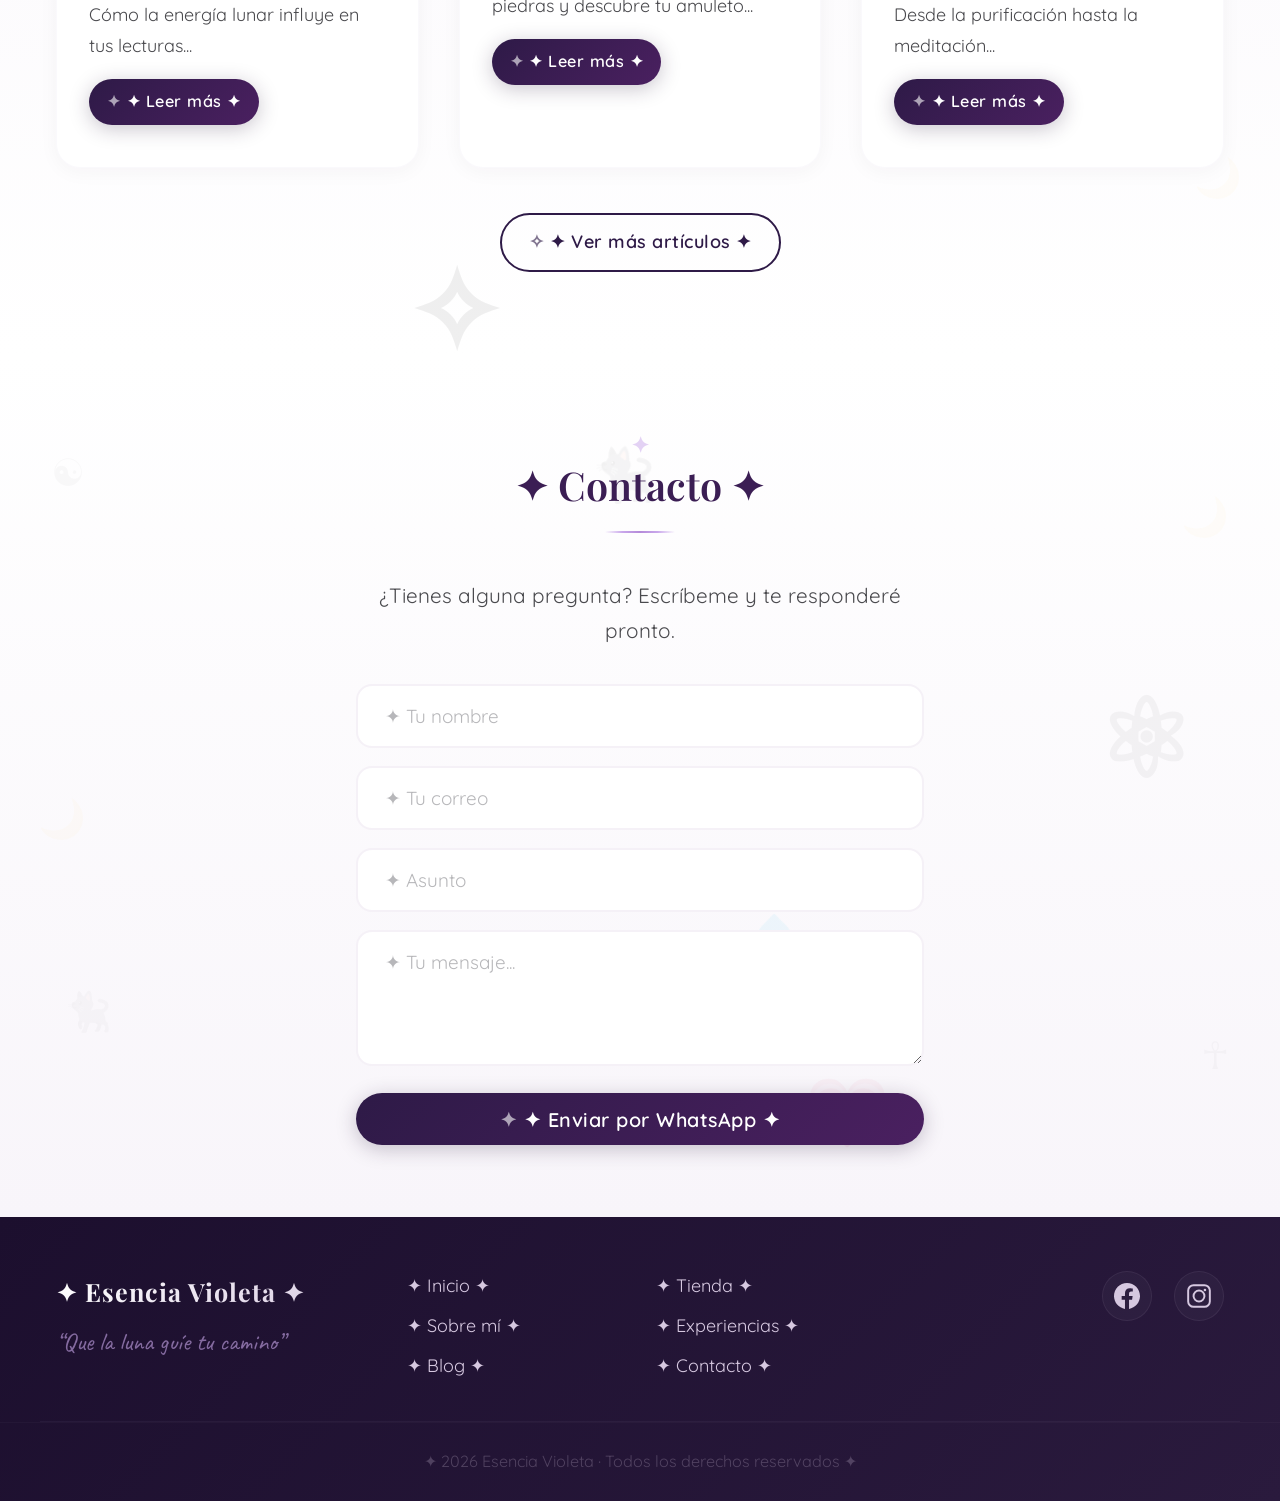
==== commit 49507faf: "b" ====
--- a/index.html
+++ b/index.html
@@ -365,10 +365,10 @@
                    rel="noopener noreferrer" 
                    class="social-icon social-icon--instagram" 
                    aria-label="Instagram">
-                    <svg viewBox="0 0 24 24" fill="currentColor">
+                    <svg viewBox="0 0 24 24" fill="none" stroke="currentColor" stroke-width="1.8" stroke-linecap="round" stroke-linejoin="round">
                         <rect x="2" y="2" width="20" height="20" rx="5" ry="5"/>
                         <circle cx="12" cy="12" r="5"/>
-                        <circle cx="17.5" cy="6.5" r="1.5"/>
+                        <circle cx="17.5" cy="6.5" r="1.2" fill="currentColor" stroke="none"/>
                     </svg>
                 </a>
             </div>
--- a/css/style.css
+++ b/css/style.css
@@ -945,7 +945,15 @@
     position: relative;
     z-index: 1;
     transition: all 0.4s cubic-bezier(0.175, 0.885, 0.32, 1.275);
+}
+
+.social-icon--facebook svg {
     fill: currentColor;
+}
+
+.social-icon--instagram svg {
+    fill: none;
+    stroke: currentColor;
 }
 
 .social-icon:hover {
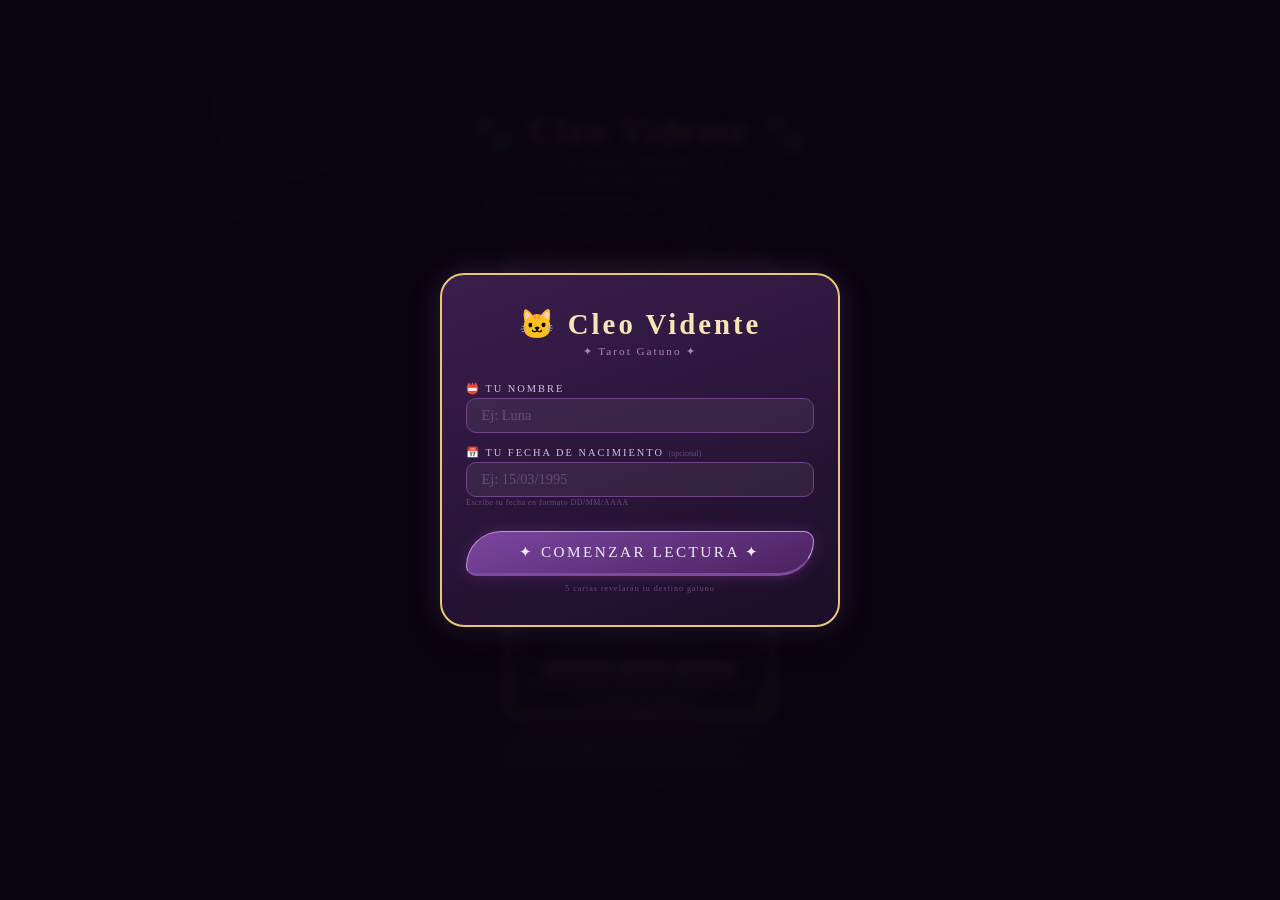
==== commit 15ce8754: "b" ====
--- a/index.html
+++ b/index.html
@@ -1,388 +1,2076 @@
 <!DOCTYPE html>
 <html lang="es">
 <head>
-    <meta charset="UTF-8" />
-    <meta name="viewport" content="width=device-width, initial-scale=1.0, maximum-scale=5.0" />
-    <title>Esencia Violeta · Tarot y artículos esotéricos</title>
-
-    <!-- Fuentes Google -->
-    <link rel="preconnect" href="https://fonts.googleapis.com" />
-    <link rel="preconnect" href="https://fonts.gstatic.com" crossorigin />
-    <link 
-        href="https://fonts.googleapis.com/css2?family=Playfair+Display:ital,wght@0,400;0,600;0,700;1,400&family=Quicksand:wght@300;400;500;600&family=Caveat:wght@400;600&display=swap" 
-        rel="stylesheet" 
-    />
-
-    <!-- CSS principal -->
-    <link rel="stylesheet" href="css/style.css" />
+  <meta charset="UTF-8">
+  <meta name="viewport" content="width=device-width, initial-scale=1.0, maximum-scale=1.5, user-scalable=yes">
+  <title>🐱 Cleo Vidente — Tarot Gatuno</title>
+  <style>
+    /* ===== RESET Y VARIABLES ===== */
+    :root {
+      --gold: #e8c874;
+      --gold-light: #f7e6b4;
+      --gold-dark: #a67c2e;
+      --ink: #241533;
+      --accent: #b77bdb;
+      --card-w: min(300px, 78vw);
+      --card-h: calc(var(--card-w) * 1.7);
+      --btn-fs: clamp(0.85rem, 3.2vw, 1.2rem);
+    }
+
+    * {
+      margin: 0;
+      padding: 0;
+      box-sizing: border-box;
+    }
+
+    body {
+      min-height: 100vh;
+      display: flex;
+      flex-direction: column;
+      justify-content: center;
+      align-items: center;
+      background:
+        radial-gradient(ellipse at 20% 10%, rgba(130, 70, 170, 0.15), transparent 55%),
+        radial-gradient(ellipse at 85% 85%, rgba(90, 40, 130, 0.15), transparent 55%),
+        radial-gradient(circle at center, #1a0b23 0%, #0a0510 100%);
+      font-family: 'Georgia', 'Segoe UI', serif;
+      padding: 0.8rem 0.5rem;
+      overflow-x: hidden;
+      position: relative;
+    }
+
+    .estrellas {
+      position: fixed;
+      inset: 0;
+      pointer-events: none;
+      z-index: 0;
+      opacity: 0.4;
+    }
+    .estrellas span {
+      position: absolute;
+      width: 1.5px;
+      height: 1.5px;
+      background: #e6cdfb;
+      border-radius: 50%;
+      animation: parpadeoEstrella 3.5s ease-in-out infinite;
+    }
+    @keyframes parpadeoEstrella {
+      0%, 100% { opacity: 0.1; }
+      50% { opacity: 0.6; }
+    }
+
+    .menu-inicio {
+      position: fixed;
+      inset: 0;
+      z-index: 1000;
+      display: flex;
+      justify-content: center;
+      align-items: center;
+      background: rgba(10, 5, 16, 0.94);
+      backdrop-filter: blur(4px);
+      padding: 1.5rem;
+      animation: fadeIn 0.3s ease;
+    }
+    .menu-inicio.oculto {
+      display: none;
+    }
+
+    @keyframes fadeIn {
+      from { opacity: 0; transform: scale(0.97); }
+      to { opacity: 1; transform: scale(1); }
+    }
+
+    .menu-contenedor {
+      background: linear-gradient(160deg, #3a1e4d, #1c0e28);
+      border: 2px solid var(--gold);
+      border-radius: 24px;
+      padding: 2rem 1.5rem;
+      max-width: 400px;
+      width: 100%;
+      box-shadow: 0 0 30px rgba(183, 123, 219, 0.2), 0 15px 30px rgba(0,0,0,0.4);
+      text-align: center;
+    }
+
+    .menu-contenedor h2 {
+      color: var(--gold-light);
+      font-size: clamp(1.3rem, 3.5vw, 1.8rem);
+      margin-bottom: 0.2rem;
+      letter-spacing: 3px;
+    }
+    .menu-contenedor .sub {
+      color: #c9a3dc;
+      font-size: 0.7rem;
+      letter-spacing: 2px;
+      margin-bottom: 1.5rem;
+      opacity: 0.8;
+    }
+
+    .menu-contenedor label {
+      display: block;
+      color: #d8bce8;
+      font-size: 0.65rem;
+      letter-spacing: 2px;
+      text-transform: uppercase;
+      text-align: left;
+      margin-bottom: 0.2rem;
+      margin-top: 0.8rem;
+    }
+    .menu-contenedor label .opcional {
+      color: #6a4a7a;
+      font-size: 0.5rem;
+      text-transform: none;
+      letter-spacing: 0;
+      font-weight: 300;
+    }
+
+    .menu-contenedor input {
+      width: 100%;
+      padding: 0.5rem 0.9rem;
+      border-radius: 10px;
+      border: 1px solid #6f4489;
+      background: rgba(255,255,255,0.06);
+      color: #f7ecff;
+      font-family: 'Georgia', serif;
+      font-size: 0.9rem;
+      transition: border 0.2s ease;
+    }
+    .menu-contenedor input:focus {
+      outline: none;
+      border-color: var(--gold);
+      box-shadow: 0 0 12px rgba(232, 200, 116, 0.1);
+    }
+    .menu-contenedor input::placeholder {
+      color: #6a4a7a;
+    }
+    .menu-contenedor .input-hint {
+      color: #6a4a7a;
+      font-size: 0.5rem;
+      text-align: left;
+      margin-top: 0.1rem;
+      letter-spacing: 0.5px;
+    }
+
+    .menu-contenedor .btn-iniciar {
+      margin-top: 1.5rem;
+      background: linear-gradient(160deg, #7b46a0, #4a2260);
+      border: 1px solid #c795e0;
+      border-bottom: 3px solid #7d4b9e;
+      color: #f7ecff;
+      font-family: 'Georgia', serif;
+      font-size: 0.95rem;
+      letter-spacing: 2.5px;
+      text-transform: uppercase;
+      padding: 0.7rem 1.2rem;
+      border-radius: 50px 14px 50px 14px;
+      cursor: pointer;
+      width: 100%;
+      box-shadow: 0 0 15px rgba(138, 74, 176, 0.3), 0 4px 0 #2a1233;
+      transition: transform 0.1s ease, box-shadow 0.15s ease;
+    }
+    .menu-contenedor .btn-iniciar:active {
+      transform: translateY(3px);
+      box-shadow: 0 0 10px rgba(155, 77, 202, 0.3), 0 2px 0 #2a1233;
+    }
+
+    header {
+      position: relative;
+      z-index: 2;
+      text-align: center;
+      margin-bottom: 0.4rem;
+      width: 100%;
+      padding: 0 0.5rem;
+    }
+
+    h1 {
+      font-size: clamp(1.2rem, 4.5vw, 2.2rem);
+      letter-spacing: 3px;
+      font-weight: 400;
+      color: var(--gold-light);
+      text-shadow: 0 0 8px rgba(232, 200, 116, .3), 0 0 20px rgba(155, 77, 202, .25);
+      word-break: break-word;
+    }
+    h1 .patita {
+      display: inline-block;
+      transform: translateY(2px);
+    }
+
+    .subtitulo {
+      display: inline-block;
+      margin-top: 0.1rem;
+      color: #d8bce8;
+      font-size: clamp(0.4rem, 1.2vw, 0.6rem);
+      letter-spacing: 3px;
+      text-transform: uppercase;
+      padding: 0.15rem 0.8rem;
+      border-top: 1px solid #8a5aae;
+      border-bottom: 1px solid #8a5aae;
+      background: rgba(70, 30, 90, .15);
+      border-radius: 40px;
+      white-space: nowrap;
+    }
+
+    .info-jugador {
+      color: #c9a3dc;
+      font-size: clamp(0.55rem, 1.4vw, 0.7rem);
+      letter-spacing: 1px;
+      margin-top: 0.15rem;
+      opacity: 0.9;
+    }
+    .info-jugador span {
+      color: var(--gold-light);
+    }
+
+    .progreso-container {
+      width: 100%;
+      max-width: 300px;
+      margin: 0.3rem auto 0.5rem;
+      display: flex;
+      align-items: center;
+      gap: 0.5rem;
+      z-index: 2;
+      position: relative;
+    }
+    .progreso-bar {
+      flex: 1;
+      height: 4px;
+      background: rgba(255,255,255,0.05);
+      border-radius: 10px;
+      overflow: hidden;
+      border: 1px solid rgba(232, 200, 116, 0.1);
+    }
+    .progreso-fill {
+      height: 100%;
+      width: 0%;
+      background: linear-gradient(90deg, var(--gold-dark), var(--gold), var(--gold-light));
+      border-radius: 10px;
+      transition: width 0.3s ease;
+    }
+    .progreso-texto {
+      color: #c9a3dc;
+      font-size: clamp(0.5rem, 1vw, 0.6rem);
+      letter-spacing: 1px;
+      white-space: nowrap;
+      min-width: 45px;
+      text-align: right;
+    }
+
+    .historial {
+      display: flex;
+      gap: 0.2rem;
+      justify-content: center;
+      flex-wrap: wrap;
+      margin: 0.15rem 0 0.3rem;
+      z-index: 2;
+      position: relative;
+      max-width: 300px;
+    }
+    .historial-item {
+      width: 24px;
+      height: 34px;
+      border-radius: 4px;
+      background: linear-gradient(160deg, #3a1e4d, #1c0e28);
+      border: 1px solid #6f4489;
+      display: flex;
+      align-items: center;
+      justify-content: center;
+      font-size: 0.4rem;
+      color: var(--gold-light);
+      font-weight: 600;
+      opacity: 0.4;
+      transition: all 0.3s ease;
+      padding: 0.05rem;
+      text-align: center;
+      line-height: 1.1;
+    }
+    .historial-item.revelada {
+      opacity: 1;
+      border-color: var(--gold);
+      box-shadow: 0 0 8px rgba(232, 200, 116, 0.15);
+    }
+    .historial-item .num {
+      font-size: 0.5rem;
+    }
+    .historial-item .nom {
+      font-size: 0.25rem;
+      opacity: 0.7;
+      display: block;
+    }
+
+    .escenario {
+      position: relative;
+      z-index: 2;
+      width: var(--card-w);
+      max-width: 300px;
+      aspect-ratio: 300 / 512;
+      perspective: 1000px;
+      margin: 0 auto;
+    }
+
+    .carta-fantasma {
+      position: absolute;
+      inset: 0;
+      border-radius: 14px;
+      background: linear-gradient(160deg, #3a1e4d, #1c0e28);
+      border: 1px solid #6f4489;
+      box-shadow: 0 6px 20px rgba(0, 0, 0, .35);
+    }
+    .carta-fantasma.f1 {
+      transform: rotate(-4deg) translate(-6px, 3px);
+      z-index: 1;
+      opacity: .75;
+    }
+    .carta-fantasma.f2 {
+      transform: rotate(4deg) translate(6px, 4px);
+      z-index: 0;
+      opacity: .6;
+    }
+
+    .card-flip-container {
+      position: relative;
+      z-index: 2;
+      width: 100%;
+      height: 100%;
+      transform-style: preserve-3d;
+      transition: transform .6s cubic-bezier(.4, .1, .2, 1);
+    }
+    .card-flip-container.girando {
+      transform: rotateY(360deg) scale(1.01);
+    }
+
+    .tarot-card {
+      position: relative;
+      width: 100%;
+      height: 100%;
+      border-radius: 14px;
+      background:
+        radial-gradient(120% 90% at 50% 0%, rgba(255, 255, 255, .03), transparent 60%),
+        linear-gradient(160deg, #4a2760, #2a1638 55%, #1c0e28);
+      border: 2px solid var(--gold);
+      box-shadow:
+        0 10px 30px rgba(0, 0, 0, .45),
+        0 0 0 1px rgba(255, 255, 255, .02) inset,
+        0 0 15px rgba(183, 123, 219, .2);
+      overflow: hidden;
+      display: flex;
+      flex-direction: column;
+      transition: box-shadow .4s ease;
+    }
+
+    .tarot-card::before {
+      content: '';
+      position: absolute;
+      inset: 5px;
+      border: 1px solid rgba(232, 200, 116, .35);
+      border-radius: 8px;
+      pointer-events: none;
+      z-index: 3;
+    }
+
+    .tarot-card .foil {
+      position: absolute;
+      inset: 0;
+      z-index: 4;
+      pointer-events: none;
+      mix-blend-mode: screen;
+      background: linear-gradient(115deg, transparent 40%, rgba(255, 255, 255, .08) 48%, rgba(255, 255, 255, .02) 52%, transparent 60%);
+      background-size: 260% 260%;
+      background-position: 0% 0%;
+      animation: foilLento 7s ease-in-out infinite;
+      opacity: .35;
+    }
+    @keyframes foilLento {
+      0% { background-position: 120% -20%; }
+      50% { background-position: -20% 120%; }
+      100% { background-position: 120% -20%; }
+    }
+
+    .tarot-card.brillo-burst {
+      animation: burst .6s ease;
+      box-shadow:
+        0 10px 30px rgba(0, 0, 0, .45),
+        0 0 30px var(--accent),
+        0 0 60px color-mix(in srgb, var(--accent) 50%, transparent),
+        0 0 0 1px rgba(255, 255, 255, .03) inset;
+    }
+    @keyframes burst {
+      0% { filter: brightness(1); }
+      25% { filter: brightness(1.25); }
+      100% { filter: brightness(1); }
+    }
+
+    .tarot-card .sweep {
+      position: absolute;
+      top: -30%;
+      left: -60%;
+      width: 60%;
+      height: 160%;
+      background: linear-gradient(100deg, transparent, rgba(255, 255, 255, .3), transparent);
+      transform: skewX(-18deg);
+      z-index: 5;
+      pointer-events: none;
+      opacity: 0;
+    }
+    .tarot-card.brillo-burst .sweep {
+      animation: barrido .6s ease;
+    }
+    @keyframes barrido {
+      0% { left: -60%; opacity: 0; }
+      15% { opacity: .7; }
+      50% { opacity: .3; }
+      100% { left: 130%; opacity: 0; }
+    }
+
+    .chispas {
+      position: absolute;
+      inset: 0;
+      z-index: 6;
+      pointer-events: none;
+      overflow: visible;
+    }
+    .chispa {
+      position: absolute;
+      width: 4px;
+      height: 4px;
+      border-radius: 50%;
+      background: radial-gradient(circle, #fff, var(--accent) 60%, transparent 70%);
+      animation: subirChispa 0.6s ease-out forwards;
+    }
+    @keyframes subirChispa {
+      0% { transform: translateY(0) scale(0.3); opacity: 0; }
+      15% { opacity: 1; }
+      100% { transform: translateY(-40px) scale(1); opacity: 0; }
+    }
+
+    .tarot-content {
+      position: relative;
+      z-index: 2;
+      display: flex;
+      flex-direction: column;
+      align-items: center;
+      height: 100%;
+      padding: 0.4rem 0.3rem 0.3rem;
+    }
+
+    .indice {
+      position: absolute;
+      z-index: 7;
+      font-family: 'Georgia', serif;
+      color: var(--gold-light);
+      font-size: clamp(0.45rem, 1.2vw, 0.65rem);
+      letter-spacing: 1px;
+      text-align: center;
+      line-height: 1.1;
+      text-shadow: 0 0 3px rgba(232, 200, 116, .3);
+    }
+    .indice .glifo {
+      font-size: clamp(0.5rem, 1.4vw, 0.75rem);
+      display: block;
+    }
+    .indice.tl {
+      top: 4px;
+      left: 5px;
+    }
+    .indice.br {
+      bottom: 4px;
+      right: 5px;
+      transform: rotate(180deg);
+    }
+
+    .banner-nombre {
+      margin-top: 0.05rem;
+      font-size: clamp(0.7rem, 3.2vw, 1.1rem);
+      letter-spacing: 1.5px;
+      font-weight: 600;
+      text-align: center;
+      background: linear-gradient(180deg, var(--gold-light), var(--gold) 55%, var(--gold-dark));
+      -webkit-background-clip: text;
+      background-clip: text;
+      color: transparent;
+      filter: drop-shadow(0 1px 1px rgba(0, 0, 0, .3));
+      padding: 0 0.4rem;
+      line-height: 1.2;
+    }
+
+    .romanos {
+      font-size: clamp(0.4rem, 1vw, 0.55rem);
+      letter-spacing: 2px;
+      color: #c9a3dc;
+      text-transform: uppercase;
+      margin-top: 0.05rem;
+      opacity: .8;
+    }
+
+    .ilustracion {
+      flex: 1 1 auto;
+      width: 100%;
+      margin: 0.15rem 0 0.05rem;
+      border-radius: 6px;
+      background:
+        radial-gradient(circle at 50% 38%, rgba(183, 123, 219, .12), transparent 60%),
+        linear-gradient(180deg, rgba(0, 0, 0, .12), rgba(0, 0, 0, .2));
+      border: 1px solid rgba(232, 200, 116, .2);
+      box-shadow: inset 0 0 15px rgba(0, 0, 0, .25);
+      display: flex;
+      align-items: center;
+      justify-content: center;
+      overflow: hidden;
+      position: relative;
+      min-height: 60px;
+    }
+    .ilustracion::before {
+      content: '';
+      position: absolute;
+      inset: 0;
+      background-image:
+        radial-gradient(1px 1px at 15% 20%, #e9d3ff, transparent),
+        radial-gradient(1px 1px at 80% 15%, #e9d3ff, transparent),
+        radial-gradient(1px 1px at 30% 85%, #cf9ef2, transparent),
+        radial-gradient(1px 1px at 70% 80%, #cf9ef2, transparent),
+        radial-gradient(1px 1px at 90% 55%, #e9d3ff, transparent);
+      opacity: .4;
+    }
+
+    .gato-svg {
+      width: 74%;
+      height: 74%;
+      filter: drop-shadow(0 3px 6px rgba(0, 0, 0, .3));
+      position: relative;
+      z-index: 1;
+      max-height: 100%;
+    }
+
+    .significado {
+      font-size: clamp(0.5rem, 1.4vw, 0.65rem);
+      color: #e6d7f0;
+      text-align: center;
+      line-height: 1.3;
+      font-style: italic;
+      padding: 0 0.1rem;
+      min-height: 2em;
+      margin-top: 0.05rem;
+    }
+
+    .keywords {
+      display: flex;
+      gap: 0.2rem;
+      justify-content: center;
+      flex-wrap: wrap;
+      margin: 0.1rem 0 0.05rem;
+    }
+    .keywords span {
+      font-size: clamp(0.35rem, 1vw, 0.5rem);
+      letter-spacing: 1px;
+      text-transform: uppercase;
+      color: var(--ink);
+      background: linear-gradient(180deg, var(--gold-light), var(--gold));
+      padding: 0.08rem 0.35rem;
+      border-radius: 14px;
+      font-family: 'Segoe UI', sans-serif;
+      box-shadow: 0 1px 2px rgba(0, 0, 0, .2);
+    }
+
+    .controles {
+      position: relative;
+      z-index: 2;
+      text-align: center;
+      margin-top: 0.5rem;
+      width: 100%;
+      max-width: 300px;
+      padding: 0 0.5rem;
+    }
+
+    .btn-tarot {
+      background: linear-gradient(160deg, #7b46a0, #4a2260);
+      border: 1px solid #c795e0;
+      border-bottom: 3px solid #7d4b9e;
+      color: #f7ecff;
+      font-family: 'Georgia', serif;
+      font-size: var(--btn-fs);
+      letter-spacing: 2px;
+      text-transform: uppercase;
+      padding: 0.55rem 0.9rem;
+      border-radius: 50px 12px 50px 12px;
+      cursor: pointer;
+      width: 100%;
+      box-shadow: 0 0 15px rgba(138, 74, 176, .3), 0 4px 0 #2a1233;
+      transition: transform .1s ease, box-shadow .15s ease;
+      touch-action: manipulation;
+      -webkit-tap-highlight-color: transparent;
+    }
+    .btn-tarot:active {
+      transform: translateY(3px);
+      box-shadow: 0 0 10px rgba(155, 77, 202, .3), 0 2px 0 #2a1233;
+    }
+    .btn-tarot:disabled {
+      opacity: 0.4;
+      cursor: not-allowed;
+      transform: none !important;
+    }
+
+    .tarot-card.portada {
+      border-color: var(--gold);
+      border-width: 3px;
+      background:
+        radial-gradient(130% 95% at 50% 0%, rgba(255, 215, 0, 0.10), transparent 55%),
+        radial-gradient(110% 80% at 50% 100%, rgba(199, 149, 224, 0.22), transparent 60%),
+        linear-gradient(160deg, #2f1740, #1a0b23 55%, #0a0510);
+      animation: auraPortada 4.5s ease-in-out infinite;
+    }
+    .tarot-card.portada::before {
+      border-color: rgba(232, 200, 116, 0.55);
+      border-width: 2px;
+      border-style: double;
+      box-shadow: 0 0 10px rgba(232, 200, 116, 0.15) inset;
+    }
+    @keyframes auraPortada {
+      0%, 100% {
+        box-shadow:
+          0 10px 30px rgba(0, 0, 0, .45),
+          0 0 18px rgba(232, 200, 116, .25),
+          0 0 34px rgba(183, 123, 219, .18),
+          0 0 0 1px rgba(255, 255, 255, .02) inset;
+      }
+      50% {
+        box-shadow:
+          0 10px 34px rgba(0, 0, 0, .5),
+          0 0 26px rgba(232, 200, 116, .4),
+          0 0 50px rgba(183, 123, 219, .3),
+          0 0 0 1px rgba(255, 255, 255, .03) inset;
+      }
+    }
+    .portada .banner-nombre {
+      background: linear-gradient(180deg, #fff6da, #ffd700 45%, #e8c874 70%, #b8860b);
+      -webkit-background-clip: text;
+      background-clip: text;
+      font-size: clamp(0.85rem, 3.8vw, 1.25rem);
+      letter-spacing: 5px;
+      text-shadow: 0 0 24px rgba(255, 215, 0, 0.3);
+    }
+    .portada .banner-nombre::after {
+      content: '─ ✦ ─';
+      display: block;
+      margin-top: 0.2rem;
+      font-size: 0.55rem;
+      letter-spacing: 3px;
+      color: var(--gold);
+      opacity: 0.55;
+      -webkit-text-fill-color: var(--gold);
+    }
+    .portada .ilustracion {
+      border-color: rgba(232, 200, 116, 0.4);
+      background:
+        radial-gradient(circle at 50% 30%, rgba(255, 215, 0, 0.10), transparent 55%),
+        radial-gradient(circle at 50% 75%, rgba(183, 123, 219, 0.16), transparent 60%),
+        linear-gradient(180deg, rgba(0, 0, 0, 0.1), rgba(0, 0, 0, 0.18));
+      box-shadow: inset 0 0 22px rgba(183, 123, 219, .2), inset 0 0 2px rgba(232, 200, 116, .3);
+    }
+    .portada .romanos {
+      color: #dbb8ef;
+      letter-spacing: 4px;
+      font-size: clamp(0.45rem, 1.3vw, 0.65rem);
+      text-shadow: 0 0 8px rgba(199, 149, 224, .35);
+    }
+    .portada .keywords span {
+      background: linear-gradient(180deg, #f0cdff, #b77bdb);
+      color: #2a1233;
+      font-weight: 600;
+      box-shadow: 0 0 14px rgba(183, 123, 219, 0.35), 0 1px 2px rgba(0,0,0,.25);
+    }
+    .portada .significado {
+      color: #e8d3f5;
+      font-size: clamp(0.55rem, 1.6vw, 0.7rem);
+      letter-spacing: 1px;
+    }
+    .portada .indice {
+      color: var(--gold-light);
+      text-shadow: 0 0 6px rgba(232, 200, 116, .5);
+    }
+
+    .lectura-final {
+      position: fixed;
+      inset: 0;
+      z-index: 999;
+      display: none;
+      justify-content: center;
+      align-items: center;
+      background: rgba(10, 5, 16, 0.92);
+      backdrop-filter: blur(4px);
+      padding: 1.5rem;
+      animation: fadeIn 0.3s ease;
+    }
+    .lectura-final.visible {
+      display: flex;
+    }
+
+    .lectura-contenedor {
+      background: linear-gradient(160deg, #3a1e4d, #1c0e28);
+      border: 2px solid var(--gold);
+      border-radius: 20px;
+      padding: 1.5rem 1.2rem;
+      max-width: 460px;
+      width: 100%;
+      max-height: 90vh;
+      overflow-y: auto;
+      box-shadow: 0 0 30px rgba(183, 123, 219, 0.2), 0 15px 30px rgba(0,0,0,0.4);
+    }
+    .lectura-contenedor::-webkit-scrollbar {
+      width: 3px;
+    }
+    .lectura-contenedor::-webkit-scrollbar-thumb {
+      background: var(--gold);
+      border-radius: 10px;
+    }
+
+    .lectura-contenedor h2 {
+      color: var(--gold-light);
+      font-size: clamp(1.1rem, 3vw, 1.5rem);
+      text-align: center;
+      letter-spacing: 3px;
+      margin-bottom: 0.2rem;
+    }
+    .lectura-contenedor .lectura-sub {
+      color: #c9a3dc;
+      text-align: center;
+      font-size: 0.7rem;
+      letter-spacing: 2px;
+      margin-bottom: 0.8rem;
+      opacity: 0.8;
+    }
+
+    .lectura-cartas-resumen {
+      display: flex;
+      gap: 0.3rem;
+      justify-content: center;
+      flex-wrap: wrap;
+      margin-bottom: 0.8rem;
+    }
+    .lectura-carta-mini {
+      width: 30px;
+      height: 42px;
+      border-radius: 4px;
+      background: linear-gradient(160deg, #4a2760, #2a1638);
+      border: 1px solid var(--gold);
+      display: flex;
+      flex-direction: column;
+      align-items: center;
+      justify-content: center;
+      font-size: 0.35rem;
+      color: var(--gold-light);
+      text-align: center;
+      line-height: 1.1;
+      padding: 0.1rem;
+    }
+    .lectura-carta-mini .num {
+      font-size: 0.6rem;
+      font-weight: 600;
+    }
+    .lectura-carta-mini .nom {
+      font-size: 0.25rem;
+      opacity: 0.8;
+    }
+
+    .lectura-texto {
+      color: #e6d7f0;
+      font-size: clamp(0.8rem, 1.8vw, 0.95rem);
+      line-height: 1.6;
+      text-align: justify;
+      background: rgba(255,255,255,0.03);
+      padding: 0.9rem 1rem;
+      border-radius: 8px;
+      border-left: 3px solid var(--gold);
+      margin: 0.3rem 0 0.8rem;
+      max-height: 400px;
+      overflow-y: auto;
+    }
+    .lectura-texto::-webkit-scrollbar {
+      width: 3px;
+    }
+    .lectura-texto::-webkit-scrollbar-thumb {
+      background: var(--gold);
+      border-radius: 10px;
+    }
+    .lectura-texto .highlight {
+      color: var(--gold-light);
+      font-weight: 600;
+    }
+    .lectura-texto .carta-nombre {
+      color: #d4a0e8;
+      font-weight: 600;
+    }
+
+    .datos-misticos {
+      display: flex;
+      gap: 0.6rem;
+      justify-content: center;
+      flex-wrap: wrap;
+      margin: 0.2rem 0 0.7rem;
+    }
+    .dato-mistico {
+      display: flex;
+      flex-direction: column;
+      align-items: center;
+      background: rgba(232, 200, 116, 0.06);
+      border: 1px solid rgba(232, 200, 116, 0.3);
+      border-radius: 14px;
+      padding: 0.5rem 1rem;
+      min-width: 92px;
+    }
+    .dato-mistico .simbolo {
+      font-size: 1.3rem;
+      line-height: 1.2;
+    }
+    .dato-mistico .valor {
+      font-size: 0.8rem;
+      color: var(--gold-light);
+      font-weight: 600;
+      margin-top: 0.15rem;
+      letter-spacing: 0.5px;
+    }
+    .dato-mistico .etiqueta {
+      font-size: 0.48rem;
+      letter-spacing: 1.5px;
+      text-transform: uppercase;
+      color: #c9a3dc;
+      margin-top: 0.15rem;
+      opacity: 0.85;
+    }
+
+    .mensaje-mistico {
+      color: #c9a3dc;
+      font-size: 0.72rem;
+      font-style: italic;
+      text-align: center;
+      line-height: 1.5;
+      margin: 0 0 0.7rem;
+      opacity: 0.9;
+    }
+
+    .btn-reiniciar {
+      background: linear-gradient(160deg, #7b46a0, #4a2260);
+      border: 1px solid #c795e0;
+      border-bottom: 3px solid #7d4b9e;
+      color: #f7ecff;
+      font-family: 'Georgia', serif;
+      font-size: 0.8rem;
+      letter-spacing: 2px;
+      text-transform: uppercase;
+      padding: 0.5rem 1rem;
+      border-radius: 50px 12px 50px 12px;
+      cursor: pointer;
+      width: 100%;
+      box-shadow: 0 0 15px rgba(138, 74, 176, 0.3), 0 4px 0 #2a1233;
+      transition: transform 0.1s ease, box-shadow 0.15s ease;
+    }
+    .btn-reiniciar:active {
+      transform: translateY(3px);
+      box-shadow: 0 0 10px rgba(155, 77, 202, 0.3), 0 2px 0 #2a1233;
+    }
+
+    .pie {
+      margin-top: 0.5rem;
+      text-align: center;
+      color: #8a6a9c;
+      font-size: clamp(0.4rem, 1vw, 0.55rem);
+      letter-spacing: 2px;
+    }
+    .pie span {
+      display: inline-block;
+      animation: parpadeo 3s infinite alternate;
+    }
+    @keyframes parpadeo {
+      0% { opacity: .3; }
+      100% { opacity: 1; text-shadow: 0 0 8px #c38ce0; }
+    }
+
+    @media (max-width: 480px) {
+      body { padding: 0.4rem 0.2rem; }
+      .escenario { --card-w: 68vw; max-width: 240px; }
+      .tarot-card::before { inset: 4px; border-radius: 6px; }
+      .indice.tl { top: 3px; left: 4px; }
+      .indice.br { bottom: 3px; right: 4px; }
+      .banner-nombre { font-size: clamp(0.65rem, 3vw, 0.85rem); }
+      .romanos { font-size: clamp(0.35rem, 0.9vw, 0.45rem); letter-spacing: 1px; }
+      .significado { font-size: clamp(0.4rem, 1.2vw, 0.55rem); min-height: 1.8em; }
+      .keywords span { font-size: clamp(0.3rem, 0.9vw, 0.4rem); padding: 0.06rem 0.25rem; }
+      .btn-tarot { padding: 0.4rem 0.7rem; font-size: clamp(0.65rem, 2.2vw, 0.8rem); }
+      .menu-contenedor { padding: 1.2rem 0.8rem; }
+      .lectura-contenedor { padding: 1rem 0.7rem; }
+      .historial-item { width: 20px; height: 28px; }
+      .historial-item .nom { display: none; }
+      .lectura-carta-mini { width: 24px; height: 34px; }
+      .lectura-carta-mini .nom { display: none; }
+      .portada .banner-nombre { font-size: clamp(0.75rem, 3.4vw, 0.95rem); letter-spacing: 3px; }
+      .chispa { width: 3px; height: 3px; }
+      .card-flip-container { transition: transform .5s cubic-bezier(.4, .1, .2, 1); }
+      .lectura-texto { font-size: clamp(0.7rem, 1.6vw, 0.85rem); max-height: 300px; }
+    }
+
+    @media (max-width: 360px) {
+      .escenario { --card-w: 62vw; max-width: 200px; }
+      h1 { font-size: clamp(0.9rem, 3.8vw, 1.3rem); letter-spacing: 2px; }
+      .subtitulo { font-size: clamp(0.35rem, 1vw, 0.45rem); padding: 0.1rem 0.5rem; letter-spacing: 2px; }
+    }
+
+    @media (min-width: 1024px) {
+      .escenario { --card-w: 270px; }
+      .tarot-content { padding: 0.7rem 0.6rem 0.6rem; }
+      .banner-nombre { font-size: 1.15rem; }
+      .significado { font-size: 0.68rem; }
+      .portada .banner-nombre { font-size: 1.35rem; letter-spacing: 6px; }
+      .lectura-texto { font-size: 1rem; max-height: 500px; }
+    }
+
+    @media (max-width: 480px) {
+      .estrellas span { width: 1px; height: 1px; }
+      .tarot-card .foil { animation: none; opacity: 0.2; }
+      .tarot-card.brillo-burst { animation-duration: .4s; }
+      .tarot-card.brillo-burst .sweep { animation-duration: .4s; }
+      .chispa { animation-duration: .4s; }
+    }
+  </style>
 </head>
 <body>
 
-    <!-- ============================ -->
-    <!--  HEADER                      -->
-    <!-- ============================ -->
-    <header class="header">
-        <div class="container header__inner">
-            <!-- Logo -->
-            <div class="header__logo">
-                <a href="#" class="logo">✦ Esencia Violeta ✦</a>
-            </div>
-
-            <!-- Botón hamburguesa (móvil) -->
-            <button class="hamburger-btn" aria-label="Abrir menú" id="hamburgerBtn">☰</button>
-
-            <!-- Navegación -->
-            <nav class="header__nav" aria-label="Menú principal" id="mainNav">
-                <ul class="nav__list">
-                    <li><a href="#inicio" class="active">Inicio</a></li>
-                    <li><a href="#tienda">Tienda</a></li>
-                    <li><a href="#sobre-mi">Sobre mí</a></li>
-                    <li><a href="#experiencias">Experiencias</a></li>
-                    <li><a href="#blog">Blog</a></li>
-                    <li><a href="#contacto">Contacto</a></li>
-                </ul>
-            </nav>
-
-            <!-- Iconos (carrito + buscador) -->
-            <div class="header__actions">
-                <button class="action-btn" aria-label="Buscar" id="searchBtn">
-                    <svg width="20" height="20" viewBox="0 0 24 24" fill="none" stroke="currentColor" stroke-width="2" stroke-linecap="round" stroke-linejoin="round">
-                        <circle cx="11" cy="11" r="8" />
-                        <line x1="21" y1="21" x2="16.65" y2="16.65" />
-                    </svg>
-                </button>
-                <button class="action-btn" aria-label="Carrito" id="cartBtn">
-                    <svg width="20" height="20" viewBox="0 0 24 24" fill="none" stroke="currentColor" stroke-width="2" stroke-linecap="round" stroke-linejoin="round">
-                        <circle cx="9" cy="21" r="1" />
-                        <circle cx="20" cy="21" r="1" />
-                        <path d="M1 1h4l2.68 13.39a2 2 0 0 0 2 1.61h9.72a2 2 0 0 0 2-1.61L23 6H6" />
-                    </svg>
-                    <span class="cart-badge" id="cartBadge">0</span>
-                </button>
-            </div>
+  <div class="estrellas" id="estrellas"></div>
+
+  <!-- MENÚ DE INICIO -->
+  <div class="menu-inicio" id="menuInicio">
+    <div class="menu-contenedor">
+      <h2>🐱 Cleo Vidente</h2>
+      <div class="sub">✦ Tarot Gatuno ✦</div>
+      
+      <label for="nombreInput">📛 Tu nombre</label>
+      <input type="text" id="nombreInput" placeholder="Ej: Luna" maxlength="20" autocomplete="given-name">
+      
+      <label for="fechaInput">📅 Tu fecha de nacimiento <span class="opcional">(opcional)</span></label>
+      <input type="text" id="fechaInput" placeholder="Ej: 15/03/1995" maxlength="10" autocomplete="bday">
+      <div class="input-hint">Escribe tu fecha en formato DD/MM/AAAA</div>
+      
+      <button class="btn-iniciar" id="btnIniciar">✦ Comenzar Lectura ✦</button>
+      <div style="margin-top:0.5rem;color:#6a4a7a;font-size:0.5rem;letter-spacing:1px;">5 cartas revelarán tu destino gatuno</div>
+    </div>
+  </div>
+
+  <!-- LECTURA FINAL -->
+  <div class="lectura-final" id="lecturaFinal">
+    <div class="lectura-contenedor">
+      <h2>🔮 Tu Lectura</h2>
+      <div class="lectura-sub" id="lecturaSaludo">para ti, viajero</div>
+      <div class="datos-misticos" id="datosMisticos"></div>
+      <div class="mensaje-mistico" id="mensajeMistico"></div>
+      <div class="lectura-cartas-resumen" id="lecturaResumen"></div>
+      <div class="lectura-texto" id="lecturaTexto">Las cartas han hablado...</div>
+      <button class="btn-reiniciar" id="btnReiniciar">♢ Nueva Lectura ♢</button>
+    </div>
+  </div>
+
+  <header>
+    <h1><span class="patita">🐾</span> Cleo Vidente <span class="patita">🐾</span></h1>
+    <div class="subtitulo">✦ Tarot Gatuno ✦</div>
+    <div class="info-jugador" id="infoJugador">Bienvenido, <span>viajero</span> ✦</div>
+  </header>
+
+  <div class="progreso-container">
+    <div class="progreso-bar">
+      <div class="progreso-fill" id="progresoFill"></div>
+    </div>
+    <span class="progreso-texto" id="progresoTexto">0 / 5</span>
+  </div>
+
+  <div class="historial" id="historial"></div>
+
+  <div class="escenario">
+    <div class="carta-fantasma f2"></div>
+    <div class="carta-fantasma f1"></div>
+
+    <div class="card-flip-container" id="flipContainer">
+      <div class="tarot-card portada" id="cartaTarot">
+        <div class="foil"></div>
+        <div class="sweep"></div>
+        <div class="chispas" id="chispas"></div>
+
+        <span class="indice tl"><span class="glifo">✦</span><span id="numTL">★</span></span>
+        <span class="indice br"><span class="glifo">✦</span><span id="numBR">★</span></span>
+
+        <div class="tarot-content">
+          <div class="banner-nombre" id="cartaNombre">Cleo Vidente</div>
+          <div class="romanos" id="cartaNumero">✦ Tarot Gatuno ✦</div>
+
+          <div class="ilustracion" style="background: radial-gradient(circle at 50% 40%, rgba(183,123,219,0.08), transparent 70%), linear-gradient(180deg, rgba(0,0,0,0.08), rgba(0,0,0,0.15));">
+            <svg class="gato-svg" id="gatoSVG" viewBox="0 0 280 280" xmlns="http://www.w3.org/2000/svg" style="width:92%;height:92%;">
+              <defs>
+                <radialGradient id="pGlowBg" cx="50%" cy="42%" r="55%">
+                  <stop offset="0%" stop-color="#b77bdb" stop-opacity="0.32"/>
+                  <stop offset="100%" stop-color="#b77bdb" stop-opacity="0"/>
+                </radialGradient>
+                <linearGradient id="pGold" x1="0%" y1="0%" x2="0%" y2="100%">
+                  <stop offset="0%" stop-color="#f7e6b4"/>
+                  <stop offset="55%" stop-color="#e8c874"/>
+                  <stop offset="100%" stop-color="#a67c2e"/>
+                </linearGradient>
+                <radialGradient id="pEye" cx="50%" cy="45%" r="60%">
+                  <stop offset="0%" stop-color="#fff6ff"/>
+                  <stop offset="40%" stop-color="#e3b8f7"/>
+                  <stop offset="100%" stop-color="#8a4ab0"/>
+                </radialGradient>
+                <filter id="pSoft" x="-50%" y="-50%" width="200%" height="200%">
+                  <feGaussianBlur stdDeviation="2.2" result="b"/>
+                  <feMerge><feMergeNode in="b"/><feMergeNode in="SourceGraphic"/></feMerge>
+                </filter>
+              </defs>
+
+              <!-- Resplandor de fondo -->
+              <circle cx="140" cy="120" r="98" fill="url(#pGlowBg)"/>
+              <circle cx="140" cy="120" r="80" fill="none" stroke="#e8c874" stroke-width="0.6" opacity="0.25"/>
+              <circle cx="140" cy="120" r="70" fill="none" stroke="#c795e0" stroke-width="0.5" stroke-dasharray="1,4" opacity="0.25"/>
+
+              <!-- Luna creciente -->
+              <g filter="url(#pSoft)">
+                <path d="M196 62 Q182 58 187 44 Q200 37 208 51 Q204 61 196 62 Z" fill="url(#pGold)" opacity="0.85"/>
+              </g>
+
+              <!-- Estrellas -->
+              <g fill="#ffd700">
+                <polygon points="72,70 74,76 80,76 75,80 77,86 72,82 67,86 69,80 64,76 70,76" opacity="0.55"/>
+                <polygon points="205,165 207,171 213,171 208,175 210,181 205,177 200,181 202,175 197,171 203,171" opacity="0.5"/>
+                <circle cx="60" cy="150" r="1.6" opacity="0.6"/>
+                <circle cx="222" cy="100" r="1.6" opacity="0.6"/>
+                <circle cx="140" cy="46" r="1.6" opacity="0.6"/>
+              </g>
+
+              <!-- Orejas -->
+              <g>
+                <polygon points="98,96 116,56 130,100" fill="url(#pGold)" opacity="0.95"/>
+                <polygon points="182,96 164,56 150,100" fill="url(#pGold)" opacity="0.95"/>
+                <polygon points="104,90 116,66 124,92" fill="#5c2f78" opacity="0.85"/>
+                <polygon points="176,90 164,66 156,92" fill="#5c2f78" opacity="0.85"/>
+              </g>
+
+              <!-- Cabeza -->
+              <path d="M97,102 C88,128 88,158 106,176 C118,188 162,188 174,176 C192,158 192,128 183,102 C171,90 109,90 97,102 Z"
+                    fill="#2c1640" stroke="url(#pGold)" stroke-width="1.6" opacity="0.97"/>
+
+              <!-- Gema mística en la frente -->
+              <g filter="url(#pSoft)">
+                <polygon points="140,96 146,104 140,112 134,104" fill="url(#pGold)"/>
+              </g>
+
+              <!-- Ojos brillantes -->
+              <g filter="url(#pSoft)">
+                <path d="M112,132 Q124,120 138,131 Q124,140 112,132 Z" fill="url(#pEye)"/>
+                <path d="M168,132 Q156,120 142,131 Q156,140 168,132 Z" fill="url(#pEye)"/>
+                <line x1="125" y1="124" x2="125" y2="138" stroke="#3a1e4d" stroke-width="1.4"/>
+                <line x1="155" y1="124" x2="155" y2="138" stroke="#3a1e4d" stroke-width="1.4"/>
+              </g>
+
+              <!-- Nariz y boca -->
+              <polygon points="140,146 145,152 135,152" fill="url(#pGold)"/>
+              <path d="M140,152 Q133,159 124,155" fill="none" stroke="#e8c874" stroke-width="1" opacity="0.7"/>
+              <path d="M140,152 Q147,159 156,155" fill="none" stroke="#e8c874" stroke-width="1" opacity="0.7"/>
+
+              <!-- Bigotes -->
+              <g stroke="#e8c874" stroke-width="0.7" opacity="0.5" fill="none">
+                <path d="M96,142 Q75,138 60,140"/>
+                <path d="M96,150 Q74,150 58,155"/>
+                <path d="M96,158 Q76,163 62,170"/>
+                <path d="M184,142 Q205,138 220,140"/>
+                <path d="M184,150 Q206,150 222,155"/>
+                <path d="M184,158 Q204,163 218,170"/>
+              </g>
+
+              <!-- Destellos -->
+              <circle cx="140" cy="70" r="1.8" fill="#ffd700" opacity="0.5"/>
+              <circle cx="90" cy="118" r="1.4" fill="#ffd700" opacity="0.4"/>
+              <circle cx="190" cy="118" r="1.4" fill="#ffd700" opacity="0.4"/>
+            </svg>
+          </div>
+
+          <div class="keywords" id="cartaKeywords">
+            <span>★ Misterio</span>
+            <span>✦ Magia</span>
+            <span>☆ Destino</span>
+          </div>
+          <div class="significado" id="cartaSignificado">El tarot gatuno te espera. Prepárate para descubrir tu destino.</div>
         </div>
-    </header>
-
-    <!-- ============================ -->
-    <!--  HERO / BANNER CON IMAGEN    -->
-    <!-- ============================ -->
-    <section class="hero" id="inicio">
-        <!-- Imagen de fondo -->
-        <img src="img/hero.webp" alt="Esencia Violeta - Artículos esotéricos" class="hero__background" loading="eager" />
-        <div class="container hero__content">
-            <!-- Contenido oculto - la imagen del Hero tiene su propio texto -->
-        </div>
-    </section>
-
-    <!-- ============================ -->
-    <!--  FRASE DE BIENVENIDA         -->
-    <!-- ============================ -->
-    <section class="welcome">
-        <div class="container">
-            <blockquote class="welcome__text">
-                Bienvenida a Esencia Violeta, un rincón donde la magia se encuentra con la elegancia. Cada mazo, cada vela y cada amuleto están elegidos con la intención de acompañarte en tu camino espiritual. Que la luna te guíe.
-            </blockquote>
-        </div>
-        <!-- Elementos decorativos -->
-        <span class="decor-item decor-item--tarot" style="top: 10%; left: 5%;">🃏</span>
-        <span class="decor-item decor-item--moon" style="top: 15%; right: 8%;">🌙</span>
-        <span class="decor-item decor-item--cat" style="bottom: 20%; left: 10%;">🐈‍⬛</span>
-        <span class="decor-item decor-item--tarot" style="bottom: 15%; right: 5%;">🔮</span>
-    </section>
-
-    <!-- ============================ -->
-    <!--  CATEGORÍAS DESTACADAS       -->
-    <!-- ============================ -->
-    <section class="categories" id="tienda">
-        <div class="container">
-            <h2 class="section-title">✦ Categorías destacadas ✦</h2>
-            <div class="categories__grid">
-                <!-- Tarot -->
-                <div class="category-card">
-                    <div class="category-card__image" style="background-image: url('img/mazos de tarot.webp');" role="img" aria-label="Mazos de Tarot"></div>
-                    <h3 class="category-card__name">✦ Mazos de Tarot ✦</h3>
-                    <a href="#" class="btn btn--secondary">Ver más</a>
-                </div>
-                <!-- Inciensos y Velas -->
-                <div class="category-card">
-                    <div class="category-card__image" style="background-image: url('img/inciensos y velas.webp');" role="img" aria-label="Inciensos y Velas"></div>
-                    <h3 class="category-card__name">✦ Inciensos y Velas ✦</h3>
-                    <a href="#" class="btn btn--secondary">Ver más</a>
-                </div>
-                <!-- Amuletos y Piedras -->
-                <div class="category-card">
-                    <div class="category-card__image" style="background-image: url('img/amuletos y piedras.webp');" role="img" aria-label="Amuletos y Piedras"></div>
-                    <h3 class="category-card__name">✦ Amuletos y Piedras ✦</h3>
-                    <a href="#" class="btn btn--secondary">Ver más</a>
-                </div>
-            </div>
-        </div>
-        <!-- Elementos decorativos -->
-        <span class="decor-item decor-item--moon" style="top: 12%; left: 3%;">🌙</span>
-        <span class="decor-item decor-item--cat" style="top: 8%; right: 4%;">🐈‍⬛</span>
-        <span class="decor-item decor-item--tarot" style="bottom: 15%; left: 6%;">☿</span>
-        <span class="decor-item decor-item--moon" style="bottom: 20%; right: 3%;">🌙</span>
-        <span class="decor-item decor-item--cat" style="top: 45%; left: 2%;">🐈‍⬛</span>
-    </section>
-
-    <!-- ============================ -->
-    <!--  PRODUCTOS DESTACADOS        -->
-    <!-- ============================ -->
-    <section class="featured-products">
-        <div class="container">
-            <h2 class="section-title">✦ Productos destacados ✦</h2>
-            <div class="products__grid">
-                <!-- Producto 1 -->
-                <article class="product-card">
-                    <div class="product-card__image" style="background-image: url('img/mazos de tarot.webp');" role="img" aria-label="Mazo de Tarot Luna"></div>
-                    <h3 class="product-card__name">✦ Mazo de Tarot Luna ✦</h3>
-                    <span class="product-card__price">€25,00</span>
-                    <button class="btn btn--primary btn--small add-to-cart">✦ Añadir ✦</button>
-                </article>
-                <!-- Producto 2 -->
-                <article class="product-card">
-                    <div class="product-card__image" style="background-image: url('img/inciensos y velas.webp');" role="img" aria-label="Incienso de Sándalo"></div>
-                    <h3 class="product-card__name">✦ Incienso de Sándalo ✦</h3>
-                    <span class="product-card__price">€18,50</span>
-                    <button class="btn btn--primary btn--small add-to-cart">✦ Añadir ✦</button>
-                </article>
-                <!-- Producto 3 -->
-                <article class="product-card">
-                    <div class="product-card__image" style="background-image: url('img/amuletos y piedras.webp');" role="img" aria-label="Amatista Natural"></div>
-                    <h3 class="product-card__name">✦ Amatista Natural ✦</h3>
-                    <span class="product-card__price">€32,00</span>
-                    <button class="btn btn--primary btn--small add-to-cart">✦ Añadir ✦</button>
-                </article>
-                <!-- Producto 4 -->
-                <article class="product-card">
-                    <div class="product-card__image" style="background-image: url('img/mazos de tarot.webp');" role="img" aria-label="Mazo de Tarot Estrella"></div>
-                    <h3 class="product-card__name">✦ Mazo de Tarot Estrella ✦</h3>
-                    <span class="product-card__price">€28,50</span>
-                    <button class="btn btn--primary btn--small add-to-cart">✦ Añadir ✦</button>
-                </article>
-            </div>
-            <div class="featured-products__footer">
-                <a href="#" class="btn btn--secondary">✦ Ver toda la tienda ✦</a>
-            </div>
-        </div>
-        <!-- Elementos decorativos -->
-        <span class="decor-item decor-item--cat" style="top: 10%; left: 2%;">🐈‍⬛</span>
-        <span class="decor-item decor-item--tarot" style="top: 15%; right: 3%;">♀</span>
-        <span class="decor-item decor-item--moon" style="bottom: 20%; left: 4%;">🌙</span>
-        <span class="decor-item decor-item--cat" style="bottom: 25%; right: 2%;">🐈‍⬛</span>
-        <span class="decor-item decor-item--tarot" style="top: 50%; left: 1%;">♃</span>
-    </section>
-
-    <!-- ============================ -->
-    <!--  SOBRE MÍ (BREVE)            -->
-    <!-- ============================ -->
-    <section class="about-brief" id="sobre-mi">
-        <div class="container about-brief__inner">
-            <div class="about-brief__image">
-                <img src="img/amuletos y piedras.webp" alt="Ali, fundadora de Esencia Violeta" loading="lazy" />
-            </div>
-            <div class="about-brief__content">
-                <h2 class="section-title">✦ Sobre mí ✦</h2>
-                <p>
-                    Hola, soy Ali. Hace años busqué mi primer mazo de tarot y no lo encontré en ningún lado. 
-                    Esa frustración se convirtió en mi motor. Creé Esencia Violeta para que tú, con tus dones 
-                    y talentos especiales, tengas un lugar donde sentirte comprendida. Aquí cada producto tiene 
-                    una energía pensada para ti.
-                </p>
-                <p>
-                    🌙 🔮 ✨ Cada pieza que encuentras aquí ha sido seleccionada con intención y amor. 
-                    Desde los mazos de tarot hasta las piedras y amuletos, todo tiene una historia que contar 
-                    y una energía que compartir.
-                </p>
-                <a href="#" class="btn btn--primary">✦ Conóceme más ✦</a>
-            </div>
-        </div>
-        <!-- Elementos decorativos -->
-        <span class="decor-item decor-item--tarot" style="top: 10%; left: 3%;">☽</span>
-        <span class="decor-item decor-item--moon" style="top: 15%; right: 4%;">🌙</span>
-        <span class="decor-item decor-item--cat" style="bottom: 20%; left: 5%;">🐈‍⬛</span>
-        <span class="decor-item decor-item--tarot" style="bottom: 15%; right: 3%;">♄</span>
-        <span class="decor-item decor-item--moon" style="top: 50%; left: 2%;">🌙</span>
-    </section>
-
-    <!-- ============================ -->
-    <!--  EXPERIENCIAS (HOME)         -->
-    <!-- ============================ -->
-    <section class="experiences-home" id="experiencias">
-        <div class="container">
-            <h2 class="section-title">✦ Experiencias compartidas ✦</h2>
-            <div class="experiences__grid">
-                <!-- Historia 1 -->
-                <article class="experience-card">
-                    <span class="experience-card__category">✦ Sueño especial ✦</span>
-                    <h3 class="experience-card__alias">— Luna</h3>
-                    <time class="experience-card__date">12 de abril, 2026</time>
-                    <p class="experience-card__excerpt">Soñé que volaba entre constelaciones y una voz me susurraba mi propósito...</p>
-                    <a href="#" class="experience-card__link">Leer más</a>
-                </article>
-                <!-- Historia 2 -->
-                <article class="experience-card">
-                    <span class="experience-card__category">✦ Sincronicidad ✦</span>
-                    <h3 class="experience-card__alias">— Sol</h3>
-                    <time class="experience-card__date">8 de abril, 2026</time>
-                    <p class="experience-card__excerpt">Tres veces seguidas vi el número 11:11, justo cuando pensaba en mi abuela...</p>
-                    <a href="#" class="experience-card__link">Leer más</a>
-                </article>
-                <!-- Historia 3 -->
-                <article class="experience-card">
-                    <span class="experience-card__category">✦ Experiencia paranormal ✦</span>
-                    <h3 class="experience-card__alias">— Estrella</h3>
-                    <time class="experience-card__date">3 de abril, 2026</time>
-                    <p class="experience-card__excerpt">Sintiendo una presencia cálida en mi habitación, supe que no estaba sola...</p>
-                    <a href="#" class="experience-card__link">Leer más</a>
-                </article>
-            </div>
-            <div class="experiences__actions">
-                <a href="#" class="btn btn--secondary">✦ Comparte tu experiencia ✦</a>
-                <a href="#" class="btn btn--primary">✦ Ver todas ✦</a>
-            </div>
-        </div>
-        <!-- Elementos decorativos -->
-        <span class="decor-item decor-item--cat" style="top: 10%; left: 3%;">🐈‍⬛</span>
-        <span class="decor-item decor-item--tarot" style="top: 12%; right: 4%;">♅</span>
-        <span class="decor-item decor-item--moon" style="bottom: 25%; left: 4%;">🌙</span>
-        <span class="decor-item decor-item--cat" style="bottom: 20%; right: 3%;">🐈‍⬛</span>
-        <span class="decor-item decor-item--tarot" style="top: 45%; left: 2%;">♆</span>
-    </section>
-
-    <!-- ============================ -->
-    <!--  BLOG (HOME)                 -->
-    <!-- ============================ -->
-    <section class="blog-home" id="blog">
-        <div class="container">
-            <h2 class="section-title">✦ Últimos artículos ✦</h2>
-            <div class="blog__grid">
-                <!-- Artículo 1 -->
-                <article class="blog-card">
-                    <div class="blog-card__image" style="background-image: url('img/mazos de tarot.webp');" role="img" aria-label="El tarot y las fases de la luna"></div>
-                    <div class="blog-card__body">
-                        <h3 class="blog-card__title">✦ El tarot y las fases de la luna ✦</h3>
-                        <time class="blog-card__date">15 de abril, 2026</time>
-                        <p class="blog-card__excerpt">Cómo la energía lunar influye en tus lecturas...</p>
-                        <a href="#" class="btn btn--primary btn--small">✦ Leer más ✦</a>
-                    </div>
-                </article>
-                <!-- Artículo 2 -->
-                <article class="blog-card">
-                    <div class="blog-card__image" style="background-image: url('img/amuletos y piedras.webp');" role="img" aria-label="Piedras con alma"></div>
-                    <div class="blog-card__body">
-                        <h3 class="blog-card__title">✦ Piedras con alma ✦</h3>
-                        <time class="blog-card__date">10 de abril, 2026</time>
-                        <p class="blog-card__excerpt">Conecta con la energía de las piedras y descubre tu amuleto...</p>
-                        <a href="#" class="btn btn--primary btn--small">✦ Leer más ✦</a>
-                    </div>
-                </article>
-                <!-- Artículo 3 -->
-                <article class="blog-card">
-                    <div class="blog-card__image" style="background-image: url('img/inciensos y velas.webp');" role="img" aria-label="Inciensos para cada intención"></div>
-                    <div class="blog-card__body">
-                        <h3 class="blog-card__title">✦ Inciensos para cada intención ✦</h3>
-                        <time class="blog-card__date">5 de abril, 2026</time>
-                        <p class="blog-card__excerpt">Desde la purificación hasta la meditación...</p>
-                        <a href="#" class="btn btn--primary btn--small">✦ Leer más ✦</a>
-                    </div>
-                </article>
-            </div>
-            <div class="blog__footer">
-                <a href="#" class="btn btn--secondary">✦ Ver más artículos ✦</a>
-            </div>
-        </div>
-        <!-- Elementos decorativos -->
-        <span class="decor-item decor-item--moon" style="top: 15%; left: 3%;">🌙</span>
-        <span class="decor-item decor-item--cat" style="top: 10%; right: 4%;">🐈‍⬛</span>
-        <span class="decor-item decor-item--tarot" style="bottom: 20%; left: 5%;">♇</span>
-        <span class="decor-item decor-item--moon" style="bottom: 15%; right: 3%;">🌙</span>
-        <span class="decor-item decor-item--cat" style="top: 50%; left: 2%;">🐈‍⬛</span>
-    </section>
-
-    <!-- ============================ -->
-    <!--  CONTACTO                    -->
-    <!-- ============================ -->
-    <section class="contact" id="contacto">
-        <div class="container">
-            <h2 class="section-title">✦ Contacto ✦</h2>
-            <div class="contact__wrapper">
-                <p class="contact__text">
-                    ¿Tienes alguna pregunta? Escríbeme y te responderé pronto.
-                </p>
-                <form class="contact__form" id="contactForm">
-                    <input type="text" name="nombre" id="nombre" placeholder="✦ Tu nombre" required />
-                    <input type="email" name="correo" id="correo" placeholder="✦ Tu correo" required />
-                    <input type="text" name="asunto" id="asunto" placeholder="✦ Asunto" required />
-                    <textarea name="mensaje" id="mensaje" placeholder="✦ Tu mensaje..." rows="4" required></textarea>
-                    <button type="submit" class="btn btn--primary" id="enviarWhatsApp">✦ Enviar por WhatsApp ✦</button>
-                </form>
-            </div>
-        </div>
-        <!-- Elementos decorativos -->
-        <span class="decor-item decor-item--tarot" style="top: 10%; left: 4%;">☯</span>
-        <span class="decor-item decor-item--moon" style="top: 15%; right: 4%;">🌙</span>
-        <span class="decor-item decor-item--cat" style="bottom: 20%; left: 5%;">🐈‍⬛</span>
-        <span class="decor-item decor-item--tarot" style="bottom: 15%; right: 4%;">☥</span>
-        <span class="decor-item decor-item--moon" style="top: 50%; left: 3%;">🌙</span>
-    </section>
-
-    <!-- ============================ -->
-    <!--  FOOTER                      -->
-    <!-- ============================ -->
-    <footer class="footer">
-        <div class="container footer__inner">
-            <div class="footer__brand">
-                <a href="#" class="logo logo--small">✦ Esencia Violeta ✦</a>
-                <p class="footer__quote">“Que la luna guíe tu camino”</p>
-            </div>
-
-            <nav class="footer__nav" aria-label="Menú del pie">
-                <ul>
-                    <li><a href="#inicio">✦ Inicio ✦</a></li>
-                    <li><a href="#tienda">✦ Tienda ✦</a></li>
-                    <li><a href="#sobre-mi">✦ Sobre mí ✦</a></li>
-                    <li><a href="#experiencias">✦ Experiencias ✦</a></li>
-                    <li><a href="#blog">✦ Blog ✦</a></li>
-                    <li><a href="#contacto">✦ Contacto ✦</a></li>
-                </ul>
-            </nav>
-
-            <div class="footer__social">
-                <!-- Facebook -->
-                <a href="https://www.facebook.com/esenciavioletacr" 
-                   target="_blank" 
-                   rel="noopener noreferrer" 
-                   class="social-icon social-icon--facebook" 
-                   aria-label="Facebook">
-                    <svg viewBox="0 0 24 24" fill="currentColor">
-                        <path d="M24 12.073c0-6.627-5.373-12-12-12s-12 5.373-12 12c0 5.99 4.388 10.954 10.125 11.854v-8.385H7.078v-3.47h3.047V9.43c0-3.007 1.792-4.669 4.533-4.669 1.312 0 2.686.235 2.686.235v2.953H15.83c-1.491 0-1.956.925-1.956 1.874v2.25h3.328l-.532 3.47h-2.796v8.385C19.612 23.027 24 18.062 24 12.073z"/>
-                    </svg>
-                </a>
-                <!-- Instagram -->
-                <a href="https://www.instagram.com/esenciavioletacr" 
-                   target="_blank" 
-                   rel="noopener noreferrer" 
-                   class="social-icon social-icon--instagram" 
-                   aria-label="Instagram">
-                    <svg viewBox="0 0 24 24" fill="none" stroke="currentColor" stroke-width="1.8" stroke-linecap="round" stroke-linejoin="round">
-                        <rect x="2" y="2" width="20" height="20" rx="5" ry="5"/>
-                        <circle cx="12" cy="12" r="5"/>
-                        <circle cx="17.5" cy="6.5" r="1.2" fill="currentColor" stroke="none"/>
-                    </svg>
-                </a>
-            </div>
-        </div>
-        <div class="footer__bottom">
-            <div class="container">
-                <p>✦ 2026 Esencia Violeta · Todos los derechos reservados ✦</p>
-            </div>
-        </div>
-    </footer>
-
-    <!-- ============================ -->
-    <!--  SCRIPTS                     -->
-    <!-- ============================ -->
-    <script src="js/script.js"></script>
+      </div>
+    </div>
+  </div>
+
+  <div class="controles">
+    <button class="btn-tarot" id="btnLectura" disabled>♢ Tirar Carta ♢</button>
+    <div class="pie"><span>☆ el destino tiene bigotes ☆</span></div>
+  </div>
+
+  <script>
+    (function() {
+      // ===== ESTRELLAS =====
+      const campo = document.getElementById('estrellas');
+      const esMovil = window.innerWidth < 768;
+      const numEstrellas = esMovil ? 20 : 35;
+      
+      for (let i = 0; i < numEstrellas; i++) {
+        const s = document.createElement('span');
+        s.style.left = Math.random() * 100 + '%';
+        s.style.top = Math.random() * 100 + '%';
+        s.style.animationDelay = (Math.random() * 3) + 's';
+        s.style.width = s.style.height = (Math.random() < 0.15 ? '2px' : '1.5px');
+        campo.appendChild(s);
+      }
+
+      // ===== PALETAS =====
+      const P = {
+        tuxedo: { ear: '#2d2d2d', earIn: '#ffd1b3', mask: '#2d2d2d', head: '#f5f0eb', body: '#f5f0eb', belly: '#ffffff', leg: '#f5f0eb', tail: '#2d2d2d', tailTip: '#f5f0eb', nose: '#8b6b4d', eye: '#7ec850', accent: '#8a6fd8' },
+        naranja: { ear: '#d97a3d', earIn: '#ffd9c2', mask: null, head: '#f2a765', body: '#f2a765', belly: '#fbe0c0', leg: '#f2a765', tail: '#d97a3d', tailTip: '#fbe0c0', nose: '#c96b3f', eye: '#3f8f4f', stripe: '#b85f2a', accent: '#e8935a' },
+        plateado: { ear: '#7d7d8a', earIn: '#c9a3dc', mask: null, head: '#a3a3b0', body: '#a3a3b0', belly: '#d8d8e0', leg: '#a3a3b0', tail: '#7d7d8a', tailTip: '#d8d8e0', nose: '#6b5b73', eye: '#c9a3dc', accent: '#9d8ec9' },
+        calico: { ear: '#2d2d2d', earIn: '#ffd1b3', mask: null, head: '#f5f0eb', body: '#f5f0eb', belly: '#ffffff', leg: '#f5f0eb', tail: '#e08a3c', tailTip: '#f5f0eb', nose: '#e8a0a0', eye: '#4a8fc9', patch1: '#e08a3c', patch2: '#2d2d2d', accent: '#d9a066' },
+        negro: { ear: '#26232b', earIn: '#5b3d55', mask: null, head: '#2b2b33', body: '#2b2b33', belly: '#3a3a44', leg: '#2b2b33', tail: '#26232b', tailTip: '#2b2b33', nose: '#55404a', eye: '#ffd700', accent: '#6a5acd' },
+        blanco: { ear: '#fbf8f2', earIn: '#ffd1b3', mask: null, head: '#fbf8f2', body: '#fbf8f2', belly: '#ffffff', leg: '#fbf8f2', tail: '#fbf8f2', tailTip: '#f0e8da', nose: '#e8a0a0', eye: '#7ec8e3', eye2: '#d9a843', accent: '#cbb8e0' },
+        cafeTabby: { ear: '#6b4a35', earIn: '#e0b088', mask: null, head: '#8a6247', body: '#8a6247', belly: '#c9a480', leg: '#8a6247', tail: '#6b4a35', tailTip: '#c9a480', nose: '#4a3324', eye: '#d4a843', stripe: '#55392a', accent: '#a9825f' },
+        siames: { ear: '#4a3324', earIn: '#8a6a52', mask: '#4a3324', head: '#f0e2c8', body: '#f0e2c8', belly: '#f7ecd8', leg: '#f0e2c8', tail: '#4a3324', tailTip: '#4a3324', nose: '#a86b5a', eye: '#5aa8e8', points: '#4a3324', accent: '#c9b088' },
+        azulRuso: { ear: '#7c8a99', earIn: '#b9c4cd', mask: null, head: '#8896a3', body: '#8896a3', belly: '#b9c4cd', leg: '#8896a3', tail: '#7c8a99', tailTip: '#b9c4cd', nose: '#6b5b6a', eye: '#6bc46b', accent: '#8ea0c9' },
+        crema: { ear: '#d9b98a', earIn: '#ffe6c2', mask: null, head: '#f0d9b5', body: '#f0d9b5', belly: '#fbeed7', leg: '#f0d9b5', tail: '#d9b98a', tailTip: '#fbeed7', nose: '#c98a6b', eye: '#d99a3d', accent: '#e0b878' },
+      };
+
+      // ===== PIEZAS DE DIBUJO =====
+      function orejas(pal) {
+        return `
+          <path d="M80 85 L65 40 L105 70 Z" fill="${pal.ear}" stroke="#1a1a1a33" stroke-width="1.5"/>
+          <path d="M85 80 L72 48 L103 72 Z" fill="${pal.earIn}" opacity="0.5"/>
+          <path d="M200 85 L215 40 L175 70 Z" fill="${pal.ear}" stroke="#1a1a1a33" stroke-width="1.5"/>
+          <path d="M195 80 L208 48 L177 72 Z" fill="${pal.earIn}" opacity="0.5"/>
+        `;
+      }
+
+      function cabeza(pal) {
+        let mask = '';
+        if (pal.mask) {
+          mask = `
+            <ellipse cx="112" cy="115" rx="30" ry="26" fill="${pal.mask}"/>
+            <ellipse cx="168" cy="115" rx="30" ry="26" fill="${pal.mask}"/>
+          `;
+        }
+        let puntosSiames = '';
+        if (pal.points) {
+          puntosSiames = `
+            <ellipse cx="140" cy="132" rx="24" ry="18" fill="${pal.points}" opacity="0.8"/>
+          `;
+        }
+        return `
+          <ellipse cx="140" cy="120" rx="68" ry="58" fill="${pal.head}" stroke="#00000030" stroke-width="2"/>
+          ${mask}${puntosSiames}
+        `;
+      }
+
+      function ojos(pal, estado) {
+        const c1 = 112, c2 = 168, cy = 115;
+        const iris = pal.eye;
+        const iris2 = pal.eye2 || pal.eye;
+        if (estado === 'cerrado') {
+          return `
+            <path d="M100 115 Q112 107 124 115" stroke="#2d1f0a" stroke-width="2.2" fill="none" stroke-linecap="round"/>
+            <path d="M156 115 Q168 107 180 115" stroke="#2d1f0a" stroke-width="2.2" fill="none" stroke-linecap="round"/>
+          `;
+        }
+        if (estado === 'feliz') {
+          return `
+            <path d="M100 118 Q112 105 124 118" stroke="#2d1f0a" stroke-width="2.4" fill="none" stroke-linecap="round"/>
+            <path d="M156 118 Q168 105 180 118" stroke="#2d1f0a" stroke-width="2.4" fill="none" stroke-linecap="round"/>
+          `;
+        }
+        if (estado === 'enojado') {
+          return `
+            <ellipse cx="${c1}" cy="${cy}" rx="13" ry="14" fill="#ff3b3b"/>
+            <ellipse cx="${c1}" cy="${cy}" rx="5" ry="10" fill="#1a0000"/>
+            <ellipse cx="${c2}" cy="${cy}" rx="13" ry="14" fill="#ff3b3b"/>
+            <ellipse cx="${c2}" cy="${cy}" rx="5" ry="10" fill="#1a0000"/>
+            <path d="M97 98 L123 106" stroke="#2d1f0a" stroke-width="2.5" stroke-linecap="round"/>
+            <path d="M183 98 L157 106" stroke="#2d1f0a" stroke-width="2.5" stroke-linecap="round"/>
+          `;
+        }
+        return `
+          <ellipse cx="${c1}" cy="${cy}" rx="14" ry="16" fill="${iris}"/>
+          <ellipse cx="${c1}" cy="${cy}" rx="8" ry="10" fill="#1e1a12"/>
+          <ellipse cx="108" cy="109" rx="3.5" ry="4.5" fill="white" opacity="0.9"/>
+          <ellipse cx="114" cy="120" rx="1.5" ry="1.8" fill="white" opacity="0.6"/>
+          <ellipse cx="${c2}" cy="${cy}" rx="14" ry="16" fill="${iris2}"/>
+          <ellipse cx="${c2}" cy="${cy}" rx="8" ry="10" fill="#1e1a12"/>
+          <ellipse cx="164" cy="109" rx="3.5" ry="4.5" fill="white" opacity="0.9"/>
+          <ellipse cx="170" cy="120" rx="1.5" ry="1.8" fill="white" opacity="0.6"/>
+        `;
+      }
+
+      function rubor() {
+        return `
+          <ellipse cx="92" cy="132" rx="9" ry="5" fill="#ff9eb0" opacity="0.3"/>
+          <ellipse cx="188" cy="132" rx="9" ry="5" fill="#ff9eb0" opacity="0.3"/>
+        `;
+      }
+
+      function narizBoca(pal, estado) {
+        let boca = `<path d="M130 138 Q140 144 150 138" stroke="#6b4c3b" stroke-width="1.8" fill="none" stroke-linecap="round"/>`;
+        if (estado === 'feliz') boca = `<path d="M123 137 Q140 153 157 137" stroke="#6b4c3b" stroke-width="2" fill="none" stroke-linecap="round"/>`;
+        if (estado === 'pequena') boca = `<path d="M134 139 Q140 142 146 139" stroke="#6b4c3b" stroke-width="1.8" fill="none" stroke-linecap="round"/>`;
+        if (estado === 'seria') boca = `<line x1="132" y1="140" x2="148" y2="140" stroke="#6b4c3b" stroke-width="1.8" stroke-linecap="round"/>`;
+        return `
+          <ellipse cx="140" cy="130" rx="8" ry="5" fill="${pal.nose}"/>
+          <ellipse cx="140" cy="129" rx="6" ry="3.5" fill="${pal.nose}" opacity="0.6"/>
+          ${boca}
+        `;
+      }
+
+      function bigotes() {
+        return `
+          <line x1="102" y1="130" x2="72" y2="125" stroke="#5559" stroke-width="1.5" opacity="0.5"/>
+          <line x1="102" y1="135" x2="70" y2="138" stroke="#5559" stroke-width="1.5" opacity="0.5"/>
+          <line x1="178" y1="130" x2="208" y2="125" stroke="#5559" stroke-width="1.5" opacity="0.5"/>
+          <line x1="178" y1="135" x2="210" y2="138" stroke="#5559" stroke-width="1.5" opacity="0.5"/>
+          <line x1="107" y1="125" x2="77" y2="115" stroke="#5559" stroke-width="1.5" opacity="0.5"/>
+          <line x1="173" y1="125" x2="203" y2="115" stroke="#5559" stroke-width="1.5" opacity="0.5"/>
+        `;
+      }
+
+      function pecho(pal) {
+        if (pal.mask || pal.points || pal.patch1) {
+          return `<ellipse cx="140" cy="195" rx="23" ry="18" fill="${pal.belly}"/>`;
+        }
+        return `<ellipse cx="140" cy="197" rx="20" ry="15" fill="${pal.belly}" opacity="0.6"/>`;
+      }
+
+      function estampado(pal) {
+        let out = '';
+        if (pal.stripe) {
+          out += `
+            <path d="M118 78 Q122 92 118 104" stroke="${pal.stripe}" stroke-width="2.5" fill="none" opacity="0.5" stroke-linecap="round"/>
+            <path d="M162 78 Q158 92 162 104" stroke="${pal.stripe}" stroke-width="2.5" fill="none" opacity="0.5" stroke-linecap="round"/>
+            <path d="M105 165 Q140 172 175 165" stroke="${pal.stripe}" stroke-width="3.5" fill="none" opacity="0.35" stroke-linecap="round"/>
+            <path d="M110 185 Q140 191 170 185" stroke="${pal.stripe}" stroke-width="3.5" fill="none" opacity="0.3" stroke-linecap="round"/>
+          `;
+        }
+        if (pal.patch1) {
+          out += `
+            <path d="M95 90 Q75 75 90 55 Q112 62 108 90 Z" fill="${pal.patch1}" opacity="0.85"/>
+            <path d="M170 170 Q205 165 200 200 Q175 210 165 195 Z" fill="${pal.patch2}" opacity="0.85"/>
+            <ellipse cx="118" cy="215" rx="16" ry="12" fill="${pal.patch1}" opacity="0.8"/>
+          `;
+        }
+        return out;
+      }
+
+      function patasTraseras(pal, cx1, cx2, cy, rx = 18, ry = 10, rot1 = 0, rot2 = 0) {
+        return `
+          <ellipse cx="${cx1}" cy="${cy}" rx="${rx}" ry="${ry}" fill="${pal.leg}" stroke="#00000025" stroke-width="1.5" transform="rotate(${rot1} ${cx1} ${cy})"/>
+          <ellipse cx="${cx2}" cy="${cy}" rx="${rx}" ry="${ry}" fill="${pal.leg}" stroke="#00000025" stroke-width="1.5" transform="rotate(${rot2} ${cx2} ${cy})"/>
+        `;
+      }
+
+      function cuerpo(pal, cx = 140, cy = 200, rx = 72, ry = 55) {
+        return `<ellipse cx="${cx}" cy="${cy}" rx="${rx}" ry="${ry}" fill="${pal.body}" stroke="#00000030" stroke-width="2"/>`;
+      }
+
+      function moño() {
+        return `
+          <path d="M115 180 L100 165 L130 170 L140 180 L150 170 L180 165 L165 180 Z" fill="#2d2d2d"/>
+          <ellipse cx="140" cy="180" rx="14" ry="9" fill="#3d3d3d"/>
+        `;
+      }
+
+      function dibujarGato(coat, poseFn, extra, mirror) {
+        const pal = P[coat];
+        const p = poseFn(pal);
+        const grupo = `
+          ${p.cuerpo}
+          ${p.patas}
+          ${p.cola}
+          ${cabeza(pal)}
+          ${orejas(pal)}
+          ${ojos(pal, p.ojos || 'abierto')}
+          ${p.rubor ? rubor() : ''}
+          ${narizBoca(pal, p.boca || '')}
+          ${bigotes()}
+          ${p.pecho !== false ? pecho(pal) : ''}
+          ${p.accesorio || ''}
+          ${p.corbata ? moño() : ''}
+          ${estampado(pal)}
+          ${extra || ''}
+        `;
+        if (mirror) {
+          return `<g transform="translate(280,0) scale(-1,1)">${grupo}</g>`;
+        }
+        return grupo;
+      }
+
+      // ===== POSES =====
+      function poseSentado(pal) {
+        return {
+          cuerpo: cuerpo(pal),
+          patas: patasTraseras(pal, 110, 170, 245) + `
+            <ellipse cx="125" cy="235" rx="10" ry="8" fill="${pal.leg}" stroke="#00000025" stroke-width="1.3"/>
+            <ellipse cx="155" cy="235" rx="10" ry="8" fill="${pal.leg}" stroke="#00000025" stroke-width="1.3"/>`,
+          cola: `<path d="M205 210 Q235 195 225 155 Q220 140 205 145" stroke="${pal.tail}" stroke-width="14" fill="none" stroke-linecap="round"/>`,
+          corbata: true,
+          rubor: true
+        };
+      }
+
+      function poseRegio(pal) {
+        return {
+          cuerpo: `<ellipse cx="140" cy="205" rx="68" ry="65" fill="${pal.body}" stroke="#00000030" stroke-width="2"/>`,
+          patas: `
+            <ellipse cx="128" cy="248" rx="9" ry="14" fill="${pal.leg}" stroke="#00000025" stroke-width="1.3"/>
+            <ellipse cx="152" cy="248" rx="9" ry="14" fill="${pal.leg}" stroke="#00000025" stroke-width="1.3"/>`,
+          cola: `<path d="M198 225 Q230 235 222 190 Q218 165 198 168" stroke="${pal.tail}" stroke-width="14" fill="none" stroke-linecap="round"/>`,
+          boca: 'pequena',
+          ojos: 'abierto'
+        };
+      }
+
+      function poseMeditar(pal) {
+        return {
+          cuerpo: cuerpo(pal),
+          patas: patasTraseras(pal, 112, 168, 244, 17, 10) + `
+            <ellipse cx="126" cy="234" rx="13" ry="8" fill="${pal.leg}" transform="rotate(-18 126 234)"/>
+            <ellipse cx="154" cy="234" rx="13" ry="8" fill="${pal.leg}" transform="rotate(18 154 234)"/>`,
+          cola: `<path d="M140 250 Q140 262 158 258 Q170 254 165 240" stroke="${pal.tail}" stroke-width="13" fill="none" stroke-linecap="round"/>`,
+          ojos: 'cerrado',
+          boca: 'pequena',
+          corbata: false
+        };
+      }
+
+      function poseRecostado(pal) {
+        return {
+          cuerpo: `<ellipse cx="150" cy="215" rx="90" ry="42" fill="${pal.body}" stroke="#00000030" stroke-width="2"/>`,
+          patas: `
+            <ellipse cx="205" cy="230" rx="20" ry="9" fill="${pal.leg}" transform="rotate(8 205 230)"/>
+            <ellipse cx="95" cy="235" rx="16" ry="8" fill="${pal.leg}" transform="rotate(-4 95 235)"/>`,
+          cola: `<path d="M235 220 Q265 200 250 165" stroke="${pal.tail}" stroke-width="13" fill="none" stroke-linecap="round"/>`,
+          ojos: 'feliz',
+          boca: 'pequena',
+          rubor: true,
+          pecho: false
+        };
+      }
+
+      function poseFeliz(pal) {
+        return {
+          cuerpo: `<ellipse cx="140" cy="215" rx="76" ry="48" fill="${pal.body}" stroke="#00000030" stroke-width="2"/>`,
+          patas: `
+            <ellipse cx="95" cy="185" rx="10" ry="18" fill="${pal.leg}" transform="rotate(-25 95 185)"/>
+            <ellipse cx="185" cy="185" rx="10" ry="18" fill="${pal.leg}" transform="rotate(25 185 185)"/>
+            <ellipse cx="115" cy="255" rx="11" ry="16" fill="${pal.leg}" transform="rotate(-15 115 255)"/>
+            <ellipse cx="165" cy="255" rx="11" ry="16" fill="${pal.leg}" transform="rotate(15 165 255)"/>`,
+          cola: `<path d="M210 220 Q230 200 215 175" stroke="${pal.tail}" stroke-width="12" fill="none" stroke-linecap="round"/>`,
+          ojos: 'feliz',
+          boca: 'feliz',
+          rubor: true,
+          pecho: true
+        };
+      }
+
+      function poseColgado(pal) {
+        return {
+          cuerpo: `<ellipse cx="140" cy="150" rx="68" ry="58" fill="${pal.body}" stroke="#00000030" stroke-width="2" transform="rotate(180 140 150)"/>`,
+          patas: `
+            <ellipse cx="112" cy="90" rx="10" ry="20" fill="${pal.leg}" transform="rotate(12 112 90)"/>
+            <ellipse cx="168" cy="90" rx="10" ry="20" fill="${pal.leg}" transform="rotate(-12 168 90)"/>
+            <ellipse cx="118" cy="238" rx="10" ry="16" fill="${pal.leg}" transform="rotate(-8 118 238)"/>
+            <ellipse cx="162" cy="238" rx="10" ry="16" fill="${pal.leg}" transform="rotate(8 162 238)"/>`,
+          cola: `<path d="M140 255 Q160 265 150 245" stroke="${pal.tail}" stroke-width="11" fill="none" stroke-linecap="round"/>`,
+          ojos: 'feliz',
+          boca: 'pequena',
+          pecho: false
+        };
+      }
+
+      function poseSalto(pal) {
+        return {
+          cuerpo: `<ellipse cx="140" cy="195" rx="75" ry="48" fill="${pal.body}" stroke="#00000030" stroke-width="2" transform="rotate(-12 140 195)"/>`,
+          patas: `
+            <ellipse cx="90" cy="230" rx="11" ry="18" fill="${pal.leg}" transform="rotate(-35 90 230)"/>
+            <ellipse cx="195" cy="215" rx="11" ry="18" fill="${pal.leg}" transform="rotate(30 195 215)"/>`,
+          cola: `<path d="M205 220 Q245 225 240 190 Q236 168 215 172" stroke="${pal.tail}" stroke-width="13" fill="none" stroke-linecap="round"/>`,
+          ojos: 'abierto',
+          boca: 'feliz',
+          pecho: false
+        };
+      }
+
+      function poseAgazapado(pal) {
+        return {
+          cuerpo: `<ellipse cx="140" cy="220" rx="84" ry="42" fill="${pal.body}" stroke="#00000030" stroke-width="2"/>`,
+          patas: `
+            <ellipse cx="90" cy="248" rx="13" ry="9" fill="${pal.leg}" transform="rotate(-10 90 248)"/>
+            <ellipse cx="190" cy="248" rx="13" ry="9" fill="${pal.leg}" transform="rotate(10 190 248)"/>`,
+          cola: `<path d="M215 230 Q245 210 230 175" stroke="${pal.tail}" stroke-width="13" fill="none" stroke-linecap="round"/>`,
+          ojos: 'enojado',
+          boca: 'seria',
+          pecho: false
+        };
+      }
+
+      function poseOvillo(pal) {
+        return {
+          cuerpo: `<ellipse cx="140" cy="220" rx="65" ry="46" fill="${pal.body}" stroke="#00000030" stroke-width="2"/>`,
+          patas: `<ellipse cx="140" cy="258" rx="28" ry="11" fill="${pal.leg}"/>`,
+          cola: `<path d="M195 235 Q225 250 200 262 Q175 268 165 250" stroke="${pal.tail}" stroke-width="12" fill="none" stroke-linecap="round"/>`,
+          ojos: 'cerrado',
+          boca: 'pequena',
+          pecho: false
+        };
+      }
+
+      function poseErguido(pal) {
+        return {
+          cuerpo: `<ellipse cx="140" cy="205" rx="60" ry="62" fill="${pal.body}" stroke="#00000030" stroke-width="2"/>`,
+          patas: patasTraseras(pal, 118, 162, 252, 14, 9) + `
+            <ellipse cx="80" cy="200" rx="12" ry="18" fill="${pal.leg}" transform="rotate(-35 80 200)"/>`,
+          cola: `<path d="M195 220 Q225 210 215 175" stroke="${pal.tail}" stroke-width="12" fill="none" stroke-linecap="round"/>`,
+          ojos: 'abierto',
+          boca: '',
+          corbata: true,
+          rubor: true
+        };
+      }
+
+      function poseAlerta(pal) {
+        return {
+          cuerpo: `<ellipse cx="140" cy="205" rx="76" ry="50" fill="${pal.body}" stroke="#00000030" stroke-width="2"/>`,
+          patas: `
+            <ellipse cx="102" cy="248" rx="10" ry="14" fill="${pal.leg}"/>
+            <ellipse cx="178" cy="248" rx="10" ry="14" fill="${pal.leg}"/>`,
+          cola: `<path d="M212 218 Q248 210 240 170 Q236 150 216 156" stroke="${pal.tail}" stroke-width="12" fill="none" stroke-linecap="round"/>`,
+          ojos: 'abierto',
+          boca: 'seria',
+          pecho: true
+        };
+      }
+
+      // ===== CARTAS (22 Arcanos) =====
+      const cartas = [
+        { num: '0', romano: 'Arcano 0', nombre: 'El Loco', kws: ['Inicio', 'Fe', 'Libertad'],
+          significado: 'Nuevos comienzos, espontaneidad y fe. Da el salto al vacío con confianza.',
+          coat: 'naranja', pose: poseSalto,
+          extra: `<rect x="115" y="188" width="18" height="22" rx="3" fill="#8b4513" stroke="#4a2a0a" stroke-width="1.5"/><line x1="120" y1="188" x2="120" y2="178" stroke="#4a2a0a" stroke-width="1.5"/><line x1="128" y1="188" x2="128" y2="178" stroke="#4a2a0a" stroke-width="1.5"/>` },
+
+        { num: 'I', romano: 'Arcano I', nombre: 'El Mago', kws: ['Poder', 'Voluntad', 'Creación'],
+          significado: 'Manifiesta tu poder interior, creatividad y voluntad. Tienes todas las herramientas.',
+          coat: 'tuxedo', pose: poseErguido,
+          extra: `<polygon points="185,75 190,90 205,90 193,100 197,115 185,105 173,115 177,100 165,90 180,90" fill="#ffd700" opacity="0.7"/>` },
+
+        { num: 'II', romano: 'Arcano II', nombre: 'La Sacerdotisa', kws: ['Intuición', 'Misterio'],
+          significado: 'Intuición, misterio y sabiduría oculta. Confía en tu voz interior y en tus sueños.',
+          coat: 'plateado', pose: poseMeditar,
+          extra: `<circle cx="66" cy="68" r="14" fill="#f5f0eb" stroke="#555" stroke-width="1.5"/><circle cx="59" cy="68" r="12" fill="#241533"/>` },
+
+        { num: 'III', romano: 'Arcano III', nombre: 'La Emperatriz', kws: ['Abundancia', 'Belleza'],
+          significado: 'Abundancia, fertilidad y conexión con la naturaleza. El amor y la belleza te rodean.',
+          coat: 'calico', pose: poseRecostado,
+          extra: `<circle cx="118" cy="86" r="6" fill="#ff6b9d" opacity="0.85"/><circle cx="140" cy="78" r="6" fill="#ff6b9d" opacity="0.85"/><circle cx="162" cy="86" r="6" fill="#ff6b9d" opacity="0.85"/><circle cx="105" cy="98" r="4.5" fill="#ffb3c6" opacity="0.65"/>` },
+
+        { num: 'IV', romano: 'Arcano IV', nombre: 'El Emperador', kws: ['Autoridad', 'Estructura'],
+          significado: 'Estructura, estabilidad y autoridad. Es momento de tomar el control con firmeza.',
+          coat: 'naranja', pose: poseRegio,
+          extra: `<path d="M100 80 L110 65 L125 75 L140 60 L155 75 L170 65 L180 80 Z" fill="#ffd700" stroke="#b8860b" stroke-width="2"/><rect x="105" y="80" width="70" height="7" fill="#ffd700" stroke="#b8860b" stroke-width="1"/>` },
+
+        { num: 'V', romano: 'Arcano V', nombre: 'El Sumo Sacerdote', kws: ['Tradición', 'Guía'],
+          significado: 'Tradición, guía espiritual y enseñanzas. Busca consejo en la sabiduría ancestral.',
+          coat: 'cafeTabby', pose: poseSentado,
+          extra: `<circle cx="120" cy="163" r="5.5" fill="#ffd700"/><circle cx="140" cy="158" r="5.5" fill="#ffd700"/><circle cx="160" cy="163" r="5.5" fill="#ffd700"/>` },
+
+        { num: 'VI', romano: 'Arcano VI', nombre: 'Los Enamorados', kws: ['Unión', 'Elección'],
+          significado: 'Decisiones importantes, uniones y dualidad. El amor te llama a elegir con el corazón.',
+          coat: 'siames', pose: poseSentado,
+          extra: `<path d="M130 96 Q135 86 140 96 Q145 86 150 96 Q145 106 140 111 Q135 106 130 96 Z" fill="#ff6b6b" opacity="0.85"/>` },
+
+        { num: 'VII', romano: 'Arcano VII', nombre: 'El Carro', kws: ['Victoria', 'Determinación'],
+          significado: 'Victoria, determinación y control. Avanza con confianza hacia tus metas.',
+          coat: 'negro', pose: poseSalto, extra: '' },
+
+        { num: 'VIII', romano: 'Arcano VIII', nombre: 'La Fuerza', kws: ['Coraje', 'Dominio'],
+          significado: 'Coraje, paciencia y dominio de los impulsos. La verdadera fuerza viene del interior.',
+          coat: 'naranja', pose: poseErguido, extra: '' },
+
+        { num: 'IX', romano: 'Arcano IX', nombre: 'El Ermitaño', kws: ['Introspección', 'Soledad'],
+          significado: 'Introspección, búsqueda de la verdad y soledad iluminadora. Una pausa para encontrar tu luz.',
+          coat: 'plateado', pose: poseOvillo,
+          extra: `<circle cx="140" cy="82" r="11" fill="#ffd700" opacity="0.6"/><circle cx="140" cy="82" r="5" fill="#fff" opacity="0.85"/>` },
+
+        { num: 'X', romano: 'Arcano X', nombre: 'La Rueda de la Fortuna', kws: ['Cambio', 'Ciclos'],
+          significado: 'Cambio, ciclos y destino. Lo que sube, baja; abre tu mente a las vueltas de la vida.',
+          coat: 'calico', pose: poseSalto,
+          extra: `<circle cx="140" cy="150" r="14" fill="none" stroke="#ffd700" stroke-width="2.5"/><circle cx="140" cy="150" r="4.5" fill="#ffd700"/><line x1="140" y1="136" x2="140" y2="164" stroke="#ffd700" stroke-width="2"/><line x1="126" y1="150" x2="154" y2="150" stroke="#ffd700" stroke-width="2"/>` },
+
+        { num: 'XI', romano: 'Arcano XI', nombre: 'La Justicia', kws: ['Equilibrio', 'Verdad'],
+          significado: 'Equilibrio, karma y verdad. Actúa con integridad y recibirás lo justo.',
+          coat: 'blanco', pose: poseAlerta,
+          extra: `<line x1="140" y1="80" x2="140" y2="100" stroke="#ffd700" stroke-width="2"/><line x1="120" y1="95" x2="160" y2="95" stroke="#ffd700" stroke-width="2"/><path d="M110 95 L120 95 L115 105 Z" fill="#ffd700"/><path d="M150 95 L160 95 L155 105 Z" fill="#ffd700"/>` },
+
+        { num: 'XII', romano: 'Arcano XII', nombre: 'El Colgado', kws: ['Rendición', 'Perspectiva'],
+          significado: 'Sacrificio, perspectiva y dejar ir. A veces la rendición es la clave para avanzar.',
+          coat: 'tuxedo', pose: poseColgado, mirror: true, extra: '' },
+
+        { num: 'XIII', romano: 'Arcano XIII', nombre: 'La Muerte', kws: ['Transformación', 'Renacer'],
+          significado: 'Transformación, finales y nuevos comienzos. Deja atrás lo viejo para renacer.',
+          coat: 'negro', pose: poseOvillo, extra: '' },
+
+        { num: 'XIV', romano: 'Arcano XIV', nombre: 'La Templanza', kws: ['Armonía', 'Paciencia'],
+          significado: 'Armonía, paciencia y equilibrio. Mezcla con sabiduría las fuerzas opuestas.',
+          coat: 'azulRuso', pose: poseMeditar, extra: '' },
+
+        { num: 'XV', romano: 'Arcano XV', nombre: 'El Diablo', kws: ['Apego', 'Liberación'],
+          significado: 'Apegos, ilusiones y liberación. Reconoce tus cadenas para romperlas.',
+          coat: 'negro', pose: poseAgazapado,
+          extra: `<path d="M105 75 L115 55 L125 70" fill="#2d2d2d" stroke="#333" stroke-width="2"/><path d="M155 75 L165 55 L175 70" fill="#2d2d2d" stroke="#333" stroke-width="2"/>` },
+
+        { num: 'XVI', romano: 'Arcano XVI', nombre: 'La Torre', kws: ['Ruptura', 'Revelación'],
+          significado: 'Cambio abrupto, revelación y caída de estructuras. A veces el caos trae claridad.',
+          coat: 'naranja', pose: poseSalto, mirror: true,
+          extra: `<line x1="115" y1="65" x2="95" y2="45" stroke="#ffd700" stroke-width="2.5"/><line x1="165" y1="65" x2="185" y2="45" stroke="#ffd700" stroke-width="2.5"/><line x1="140" y1="55" x2="140" y2="35" stroke="#ffd700" stroke-width="2.5"/>` },
+
+        { num: 'XVII', romano: 'Arcano XVII', nombre: 'La Estrella', kws: ['Esperanza', 'Sanación'],
+          significado: 'Esperanza, inspiración y sanación. Una luz brillante guía tu camino.',
+          coat: 'blanco', pose: poseFeliz,
+          extra: `<polygon points="140,55 146,75 168,75 150,88 157,108 140,95 123,108 130,88 112,75 134,75" fill="#ffd700" opacity="0.8"/>` },
+
+        { num: 'XVIII', romano: 'Arcano XVIII', nombre: 'La Luna', kws: ['Intuición', 'Sombras'],
+          significado: 'Inconsciente, ilusiones y sueños. Navega entre sombras con intuición.',
+          coat: 'cafeTabby', pose: poseAlerta,
+          extra: `<circle cx="180" cy="65" r="16" fill="#f5f0eb" stroke="#555" stroke-width="1.5"/><circle cx="172" cy="65" r="14" fill="#241533"/>` },
+
+        { num: 'XIX', romano: 'Arcano XIX', nombre: 'El Sol', kws: ['Alegría', 'Éxito'],
+          significado: 'Éxito, alegría y claridad. La luz dorada ilumina tu día.',
+          coat: 'naranja', pose: poseFeliz,
+          extra: `<circle cx="140" cy="35" r="13" fill="#ffd700" opacity="0.9"/><line x1="140" y1="10" x2="140" y2="2" stroke="#ffd700" stroke-width="2.5"/><line x1="115" y1="18" x2="108" y2="10" stroke="#ffd700" stroke-width="2.5"/><line x1="165" y1="18" x2="172" y2="10" stroke="#ffd700" stroke-width="2.5"/>` },
+
+        { num: 'XX', romano: 'Arcano XX', nombre: 'El Juicio', kws: ['Renacer', 'Llamado'],
+          significado: 'Renacimiento, llamado interior y perdón. Escucha tu voz más profunda.',
+          coat: 'crema', pose: poseAlerta,
+          extra: `<ellipse cx="86" cy="98" rx="8" ry="4.5" fill="#ffd700" transform="rotate(-30 86 98)"/><rect x="75" y="96" width="14" height="3.5" fill="#ffd700" transform="rotate(-30 80 98)"/><circle cx="76" cy="98" r="2.5" fill="#ffd700"/>` },
+
+        { num: 'XXI', romano: 'Arcano XXI', nombre: 'El Mundo', kws: ['Plenitud', 'Logro'],
+          significado: 'Plenitud, logro y culminación. Has completado un ciclo, celebra tu viaje.',
+          coat: 'calico', pose: poseRegio,
+          extra: `<circle cx="140" cy="155" r="14" fill="#4a90d9" stroke="#333" stroke-width="1.5"/><path d="M130 145 Q140 155 150 145" stroke="#2dcc70" stroke-width="2" fill="none"/><path d="M130 165 Q140 155 150 165" stroke="#2dcc70" stroke-width="2" fill="none"/><line x1="140" y1="141" x2="140" y2="169" stroke="#333" stroke-width="1"/><line x1="126" y1="155" x2="154" y2="155" stroke="#333" stroke-width="1"/>` },
+      ];
+
+      // ===== SISTEMA DE BARAJADO =====
+      let mazoBarajado = [];
+      let indiceMazo = 0;
+      let cartasUsadasEnTurno = [];
+
+      function barajarMazo() {
+        mazoBarajado = [...cartas];
+        for (let i = mazoBarajado.length - 1; i > 0; i--) {
+          const j = Math.floor(Math.random() * (i + 1));
+          [mazoBarajado[i], mazoBarajado[j]] = [mazoBarajado[j], mazoBarajado[i]];
+        }
+        indiceMazo = 0;
+        cartasUsadasEnTurno = [];
+      }
+
+      function obtenerCartaDelMazo() {
+        if (cartasUsadasEnTurno.length >= cartas.length) {
+          cartasUsadasEnTurno = [];
+        }
+
+        let cartaDisponible = null;
+        let intentos = 0;
+        const maxIntentos = 100;
+
+        while (!cartaDisponible && intentos < maxIntentos) {
+          intentos++;
+          if (mazoBarajado.length === 0 || indiceMazo >= mazoBarajado.length) {
+            barajarMazo();
+          }
+          const carta = mazoBarajado[indiceMazo];
+          indiceMazo++;
+          
+          if (!cartasUsadasEnTurno.includes(carta)) {
+            cartaDisponible = carta;
+          }
+        }
+
+        if (!cartaDisponible) {
+          cartasUsadasEnTurno = [];
+          barajarMazo();
+          cartaDisponible = mazoBarajado[0];
+          indiceMazo = 1;
+        }
+
+        cartasUsadasEnTurno.push(cartaDisponible);
+        return cartaDisponible;
+      }
+
+      // ===== 100 PREDICCIONES ÚNICAS =====
+      const predicciones = [
+        (nombre, cartas) => `${nombre}, el universo te susurra al oído que estás a punto de vivir un cambio significativo. <span class="carta-nombre">${cartas[0]}</span> te anima a confiar en tu intuición, mientras <span class="carta-nombre">${cartas[1]}</span> te recuerda que tienes el poder para transformar tu realidad. <span class="carta-nombre">${cartas[2]}</span> habla de un encuentro importante que cambiará tu perspectiva. <span class="carta-nombre">${cartas[3]}</span> te pide que sueltes lo que ya no te sirve, y <span class="carta-nombre">${cartas[4]}</span> te asegura que la abundancia está en camino. Eres una persona especial, ${nombre}, y el mundo está empezando a darse cuenta de tu luz.`,
+        
+        (nombre, cartas) => `Las estrellas se alinean para ti, ${nombre}. <span class="carta-nombre">${cartas[0]}</span> marca el inicio de una nueva etapa llena de posibilidades. <span class="carta-nombre">${cartas[1]}</span> te otorga la sabiduría para tomar decisiones acertadas. Con <span class="carta-nombre">${cartas[2]}</span>, la pasión y la creatividad fluirán a través de ti. <span class="carta-nombre">${cartas[3]}</span> te invita a mirar hacia adentro y encontrar respuestas, mientras <span class="carta-nombre">${cartas[4]}</span> te muestra que el éxito es inevitable si confías en tu camino. Tu esencia única, ${nombre}, está destinada a brillar.`,
+
+        (nombre, cartas) => `${nombre}, tu viaje espiritual se intensifica. <span class="carta-nombre">${cartas[0]}</span> te pide que des el salto de fe que has estado posponiendo. <span class="carta-nombre">${cartas[1]}</span> te brinda la claridad mental que necesitas para ver las cosas como realmente son. <span class="carta-nombre">${cartas[2]}</span> anuncia un periodo de crecimiento personal y emocional. <span class="carta-nombre">${cartas[3]}</span> te enseña a soltar el control y fluir con la vida. <span class="carta-nombre">${cartas[4]}</span> te asegura que estás en el lugar correcto, en el momento correcto. Confía en el proceso, ${nombre}, porque algo maravilloso está por suceder.`,
+
+        (nombre, cartas) => `El destino te sonríe, ${nombre}. <span class="carta-nombre">${cartas[0]}</span> habla de un nuevo amor o una amistad profunda que está por llegar. <span class="carta-nombre">${cartas[1]}</span> te da la fuerza para superar cualquier obstáculo que se presente. <span class="carta-nombre">${cartas[2]}</span> te conecta con tu propósito de vida. <span class="carta-nombre">${cartas[3]}</span> te invita a celebrar tus logros y reconocer tu valor. <span class="carta-nombre">${cartas[4]}</span> te muestra que la gratitud es la llave para atraer más bendiciones. Eres una persona especial, ${nombre}, y tu luz ilumina a quienes te rodean.`,
+
+        (nombre, cartas) => `${nombre}, el universo te está guiando hacia tu mejor versión. <span class="carta-nombre">${cartas[0]}</span> te anima a explorar nuevos horizontes y salir de tu zona de confort. <span class="carta-nombre">${cartas[1]}</span> te otorga la paciencia para esperar el momento perfecto. <span class="carta-nombre">${cartas[2]}</span> te conecta con tu poder interior y tu creatividad. <span class="carta-nombre">${cartas[3]}</span> te pide que liberes viejas heridas y perdones. <span class="carta-nombre">${cartas[4]}</span> te asegura que la recompensa llegará cuando menos lo esperes. Sigue adelante, ${nombre}, porque lo mejor está por venir.`,
+
+        (nombre, cartas) => `Las cartas revelan un destino brillante para ti, ${nombre}. <span class="carta-nombre">${cartas[0]}</span> anuncia un periodo de abundancia y prosperidad. <span class="carta-nombre">${cartas[1]}</span> te da la sabiduría para administrar tus recursos con inteligencia. <span class="carta-nombre">${cartas[2]}</span> te conecta con personas que te ayudarán a crecer. <span class="carta-nombre">${cartas[3]}</span> te invita a cuidar de tu bienestar físico y emocional. <span class="carta-nombre">${cartas[4]}</span> te muestra que la felicidad está en las pequeñas cosas. Eres único, ${nombre}, y tu camino está lleno de luz.`,
+
+        (nombre, cartas) => `${nombre}, tu alma está lista para un despertar. <span class="carta-nombre">${cartas[0]}</span> te llama a explorar tu espiritualidad y conectar con tu ser interior. <span class="carta-nombre">${cartas[1]}</span> te da el valor para enfrentar tus miedos. <span class="carta-nombre">${cartas[2]}</span> te conecta con la magia del universo y te recuerda que eres parte de algo más grande. <span class="carta-nombre">${cartas[3]}</span> te invita a soltar el pasado y vivir el presente. <span class="carta-nombre">${cartas[4]}</span> te asegura que la paz interior llegará cuando aprendas a escuchar tu corazón. Confía en ti, ${nombre}, porque tienes un propósito especial.`,
+
+        (nombre, cartas) => `El tarot te muestra un futuro lleno de posibilidades, ${nombre}. <span class="carta-nombre">${cartas[0]}</span> habla de un viaje o una aventura que cambiará tu vida. <span class="carta-nombre">${cartas[1]}</span> te da la determinación para alcanzar tus metas. <span class="carta-nombre">${cartas[2]}</span> te conecta con tu creatividad y te anima a expresarte. <span class="carta-nombre">${cartas[3]}</span> te pide que confíes en tus instintos. <span class="carta-nombre">${cartas[4]}</span> te muestra que el amor y la amistad están a la vuelta de la esquina. Eres una persona especial, ${nombre}, y el mundo te necesita tal como eres.`,
+
+        (nombre, cartas) => `${nombre}, tu corazón está en el centro de esta lectura. <span class="carta-nombre">${cartas[0]}</span> te anima a seguir tus pasiones y sueños. <span class="carta-nombre">${cartas[1]}</span> te da la claridad para tomar decisiones importantes. <span class="carta-nombre">${cartas[2]}</span> te conecta con tu fuerza interior y tu resiliencia. <span class="carta-nombre">${cartas[3]}</span> te invita a ser más compasivo contigo mismo. <span class="carta-nombre">${cartas[4]}</span> te asegura que el universo está conspirando a tu favor. No tengas miedo de brillar, ${nombre}, porque tu luz es necesaria en este mundo.`,
+
+        (nombre, cartas) => `Las estrellas te guían hacia tu propósito, ${nombre}. <span class="carta-nombre">${cartas[0]}</span> anuncia un nuevo comienzo en tu vida profesional o personal. <span class="carta-nombre">${cartas[1]}</span> te da la sabiduría para aprender de cada experiencia. <span class="carta-nombre">${cartas[2]}</span> te conecta con personas que compartirán tu camino. <span class="carta-nombre">${cartas[3]}</span> te pide que cultives la gratitud y la alegría. <span class="carta-nombre">${cartas[4]}</span> te muestra que el éxito llegará cuando menos lo esperes. Confía en el proceso, ${nombre}, porque el universo te respalda.`,
+      ];
+
+      // ===== SISTEMA DE LECTURAS SIN REPETIR =====
+      let prediccionesUsadas = [];
+
+      function generarLectura(nombres, nombre) {
+        // Si ya se usaron todas las predicciones, reiniciamos
+        if (prediccionesUsadas.length >= predicciones.length) {
+          prediccionesUsadas = [];
+        }
+
+        // Buscar una predicción no usada
+        let indiceDisponible = -1;
+        let intentos = 0;
+        while (indiceDisponible === -1 && intentos < 100) {
+          intentos++;
+          const idx = Math.floor(Math.random() * predicciones.length);
+          if (!prediccionesUsadas.includes(idx)) {
+            indiceDisponible = idx;
+          }
+        }
+
+        // Si no encontramos disponible (caso extremo), reiniciamos
+        if (indiceDisponible === -1) {
+          prediccionesUsadas = [];
+          indiceDisponible = Math.floor(Math.random() * predicciones.length);
+        }
+
+        prediccionesUsadas.push(indiceDisponible);
+        return predicciones[indiceDisponible](nombre, nombres);
+      }
+
+      // ===== LÓGICA DEL JUEGO =====
+      let nombreJugador = 'viajero';
+      let fechaJugador = '';
+      let cartasTiradas = [];
+      let turnoActual = 0;
+      const TOTAL_CARTAS = 5;
+      let juegoActivo = false;
+      let portadaVisible = true;
+
+      const nombreEl = document.getElementById('cartaNombre');
+      const numeroEl = document.getElementById('cartaNumero');
+      const significadoEl = document.getElementById('cartaSignificado');
+      const keywordsEl = document.getElementById('cartaKeywords');
+      const gatoSVG = document.getElementById('gatoSVG');
+      const numTL = document.getElementById('numTL');
+      const numBR = document.getElementById('numBR');
+      const btn = document.getElementById('btnLectura');
+      const cartaTarot = document.getElementById('cartaTarot');
+      const flipContainer = document.getElementById('flipContainer');
+      const chispasCont = document.getElementById('chispas');
+      const progresoFill = document.getElementById('progresoFill');
+      const progresoTexto = document.getElementById('progresoTexto');
+      const historialEl = document.getElementById('historial');
+      const infoJugador = document.getElementById('infoJugador');
+      const btnIniciar = document.getElementById('btnIniciar');
+      const menuInicio = document.getElementById('menuInicio');
+      const nombreInput = document.getElementById('nombreInput');
+      const fechaInput = document.getElementById('fechaInput');
+      const lecturaFinal = document.getElementById('lecturaFinal');
+      const lecturaSaludo = document.getElementById('lecturaSaludo');
+      const lecturaTexto = document.getElementById('lecturaTexto');
+      const lecturaResumen = document.getElementById('lecturaResumen');
+      const btnReiniciar = document.getElementById('btnReiniciar');
+      const datosMisticos = document.getElementById('datosMisticos');
+      const mensajeMistico = document.getElementById('mensajeMistico');
+
+      const cartaPortada = {
+        num: '★',
+        romano: '✦ Tarot Gatuno ✦',
+        nombre: 'Cleo Vidente',
+        kws: ['★ Misterio', '✦ Magia', '☆ Destino'],
+        significado: 'El tarot gatuno te espera. Prepárate para descubrir tu destino.'
+      };
+
+      function parsearFecha(fechaStr) {
+        if (!fechaStr) return null;
+        const partes = fechaStr.split('/');
+        if (partes.length === 3) {
+          const dia = parseInt(partes[0]);
+          const mes = parseInt(partes[1]) - 1;
+          const anio = parseInt(partes[2]);
+          if (!isNaN(dia) && !isNaN(mes) && !isNaN(anio) && dia >= 1 && dia <= 31 && mes >= 0 && mes <= 11 && anio >= 1900 && anio <= 2020) {
+            return new Date(anio, mes, dia);
+          }
+        }
+        const partes2 = fechaStr.split('-');
+        if (partes2.length === 3) {
+          const anio = parseInt(partes2[0]);
+          const mes = parseInt(partes2[1]) - 1;
+          const dia = parseInt(partes2[2]);
+          if (!isNaN(dia) && !isNaN(mes) && !isNaN(anio) && dia >= 1 && dia <= 31 && mes >= 0 && mes <= 11 && anio >= 1900 && anio <= 2020) {
+            return new Date(anio, mes, dia);
+          }
+        }
+        return null;
+      }
+
+      function calcularEdad(fechaStr) {
+        if (!fechaStr) return null;
+        const fecha = parsearFecha(fechaStr);
+        if (!fecha) return null;
+        const hoy = new Date();
+        let edad = hoy.getFullYear() - fecha.getFullYear();
+        const m = hoy.getMonth() - fecha.getMonth();
+        if (m < 0 || (m === 0 && hoy.getDate() < fecha.getDate())) edad--;
+        return edad;
+      }
+
+      // ===== SIGNO ZODIACAL =====
+      const SIGNOS = [
+        { nombre: 'Capricornio', simbolo: '♑', rasgo: 'disciplina y ambición' },
+        { nombre: 'Acuario',     simbolo: '♒', rasgo: 'originalidad e independencia' },
+        { nombre: 'Piscis',      simbolo: '♓', rasgo: 'imaginación y empatía' },
+        { nombre: 'Aries',       simbolo: '♈', rasgo: 'valentía y espíritu pionero' },
+        { nombre: 'Tauro',       simbolo: '♉', rasgo: 'paciencia y determinación' },
+        { nombre: 'Géminis',     simbolo: '♊', rasgo: 'curiosidad y versatilidad' },
+        { nombre: 'Cáncer',      simbolo: '♋', rasgo: 'intuición y sensibilidad' },
+        { nombre: 'Leo',         simbolo: '♌', rasgo: 'brillo y generosidad' },
+        { nombre: 'Virgo',       simbolo: '♍', rasgo: 'precisión y sabiduría' },
+        { nombre: 'Libra',       simbolo: '♎', rasgo: 'equilibrio y armonía' },
+        { nombre: 'Escorpio',    simbolo: '♏', rasgo: 'pasión y misterio' },
+        { nombre: 'Sagitario',   simbolo: '♐', rasgo: 'aventura y optimismo' }
+      ];
+
+      function obtenerSignoZodiacal(fechaStr) {
+        const fecha = parsearFecha(fechaStr);
+        if (!fecha) return null;
+        const dia = fecha.getDate();
+        const mes = fecha.getMonth() + 1;
+        if ((mes === 12 && dia >= 22) || (mes === 1 && dia <= 19)) return SIGNOS[0];
+        if ((mes === 1 && dia >= 20) || (mes === 2 && dia <= 18)) return SIGNOS[1];
+        if ((mes === 2 && dia >= 19) || (mes === 3 && dia <= 20)) return SIGNOS[2];
+        if ((mes === 3 && dia >= 21) || (mes === 4 && dia <= 19)) return SIGNOS[3];
+        if ((mes === 4 && dia >= 20) || (mes === 5 && dia <= 20)) return SIGNOS[4];
+        if ((mes === 5 && dia >= 21) || (mes === 6 && dia <= 20)) return SIGNOS[5];
+        if ((mes === 6 && dia >= 21) || (mes === 7 && dia <= 22)) return SIGNOS[6];
+        if ((mes === 7 && dia >= 23) || (mes === 8 && dia <= 22)) return SIGNOS[7];
+        if ((mes === 8 && dia >= 23) || (mes === 9 && dia <= 22)) return SIGNOS[8];
+        if ((mes === 9 && dia >= 23) || (mes === 10 && dia <= 22)) return SIGNOS[9];
+        if ((mes === 10 && dia >= 23) || (mes === 11 && dia <= 21)) return SIGNOS[10];
+        if ((mes === 11 && dia >= 22) || (mes === 12 && dia <= 21)) return SIGNOS[11];
+        return null;
+      }
+
+      // ===== NÚMERO DE LA SUERTE =====
+      function generarNumeroSuerte() {
+        return Math.floor(Math.random() * 99) + 1;
+      }
+
+      function pintarDatosMisticos() {
+        const signo = obtenerSignoZodiacal(fechaJugador);
+        const numeroSuerte = generarNumeroSuerte();
+
+        let html = '';
+        if (signo) {
+          html += `<div class="dato-mistico"><span class="simbolo">${signo.simbolo}</span><span class="valor">${signo.nombre}</span><span class="etiqueta">Tu signo</span></div>`;
+        }
+        html += `<div class="dato-mistico"><span class="simbolo">🍀</span><span class="valor">${numeroSuerte}</span><span class="etiqueta">Número de la suerte</span></div>`;
+        datosMisticos.innerHTML = html;
+
+        let mensaje = '';
+        if (signo) {
+          mensaje += `Los astros susurran que tu ${signo.simbolo} ${signo.nombre} te regala ${signo.rasgo}. `;
+        }
+        mensaje += `Hoy, el número ${numeroSuerte} camina contigo ✦`;
+        mensajeMistico.textContent = mensaje;
+      }
+
+      function pintarCarta(carta, esPortada = false) {
+        nombreEl.textContent = carta.nombre;
+        numeroEl.textContent = carta.romano;
+        significadoEl.textContent = carta.significado;
+        numTL.textContent = carta.num;
+        numBR.textContent = carta.num;
+        keywordsEl.innerHTML = carta.kws.map(k => `<span>${k}</span>`).join('');
+        
+        if (esPortada) {
+          cartaTarot.classList.add('portada');
+          gatoSVG.innerHTML = `
+            <defs>
+              <radialGradient id="pGlowBg" cx="50%" cy="42%" r="55%">
+                <stop offset="0%" stop-color="#b77bdb" stop-opacity="0.32"/>
+                <stop offset="100%" stop-color="#b77bdb" stop-opacity="0"/>
+              </radialGradient>
+              <linearGradient id="pGold" x1="0%" y1="0%" x2="0%" y2="100%">
+                <stop offset="0%" stop-color="#f7e6b4"/>
+                <stop offset="55%" stop-color="#e8c874"/>
+                <stop offset="100%" stop-color="#a67c2e"/>
+              </linearGradient>
+              <radialGradient id="pEye" cx="50%" cy="45%" r="60%">
+                <stop offset="0%" stop-color="#fff6ff"/>
+                <stop offset="40%" stop-color="#e3b8f7"/>
+                <stop offset="100%" stop-color="#8a4ab0"/>
+              </radialGradient>
+              <filter id="pSoft" x="-50%" y="-50%" width="200%" height="200%">
+                <feGaussianBlur stdDeviation="2.2" result="b"/>
+                <feMerge><feMergeNode in="b"/><feMergeNode in="SourceGraphic"/></feMerge>
+              </filter>
+            </defs>
+            <circle cx="140" cy="120" r="98" fill="url(#pGlowBg)"/>
+            <circle cx="140" cy="120" r="80" fill="none" stroke="#e8c874" stroke-width="0.6" opacity="0.25"/>
+            <circle cx="140" cy="120" r="70" fill="none" stroke="#c795e0" stroke-width="0.5" stroke-dasharray="1,4" opacity="0.25"/>
+            <g filter="url(#pSoft)">
+              <path d="M196 62 Q182 58 187 44 Q200 37 208 51 Q204 61 196 62 Z" fill="url(#pGold)" opacity="0.85"/>
+            </g>
+            <g fill="#ffd700">
+              <polygon points="72,70 74,76 80,76 75,80 77,86 72,82 67,86 69,80 64,76 70,76" opacity="0.55"/>
+              <polygon points="205,165 207,171 213,171 208,175 210,181 205,177 200,181 202,175 197,171 203,171" opacity="0.5"/>
+              <circle cx="60" cy="150" r="1.6" opacity="0.6"/>
+              <circle cx="222" cy="100" r="1.6" opacity="0.6"/>
+              <circle cx="140" cy="46" r="1.6" opacity="0.6"/>
+            </g>
+            <g>
+              <polygon points="98,96 116,56 130,100" fill="url(#pGold)" opacity="0.95"/>
+              <polygon points="182,96 164,56 150,100" fill="url(#pGold)" opacity="0.95"/>
+              <polygon points="104,90 116,66 124,92" fill="#5c2f78" opacity="0.85"/>
+              <polygon points="176,90 164,66 156,92" fill="#5c2f78" opacity="0.85"/>
+            </g>
+            <path d="M97,102 C88,128 88,158 106,176 C118,188 162,188 174,176 C192,158 192,128 183,102 C171,90 109,90 97,102 Z"
+                  fill="#2c1640" stroke="url(#pGold)" stroke-width="1.6" opacity="0.97"/>
+            <g filter="url(#pSoft)">
+              <polygon points="140,96 146,104 140,112 134,104" fill="url(#pGold)"/>
+            </g>
+            <g filter="url(#pSoft)">
+              <path d="M112,132 Q124,120 138,131 Q124,140 112,132 Z" fill="url(#pEye)"/>
+              <path d="M168,132 Q156,120 142,131 Q156,140 168,132 Z" fill="url(#pEye)"/>
+              <line x1="125" y1="124" x2="125" y2="138" stroke="#3a1e4d" stroke-width="1.4"/>
+              <line x1="155" y1="124" x2="155" y2="138" stroke="#3a1e4d" stroke-width="1.4"/>
+            </g>
+            <polygon points="140,146 145,152 135,152" fill="url(#pGold)"/>
+            <path d="M140,152 Q133,159 124,155" fill="none" stroke="#e8c874" stroke-width="1" opacity="0.7"/>
+            <path d="M140,152 Q147,159 156,155" fill="none" stroke="#e8c874" stroke-width="1" opacity="0.7"/>
+            <g stroke="#e8c874" stroke-width="0.7" opacity="0.5" fill="none">
+              <path d="M96,142 Q75,138 60,140"/>
+              <path d="M96,150 Q74,150 58,155"/>
+              <path d="M96,158 Q76,163 62,170"/>
+              <path d="M184,142 Q205,138 220,140"/>
+              <path d="M184,150 Q206,150 222,155"/>
+              <path d="M184,158 Q204,163 218,170"/>
+            </g>
+            <circle cx="140" cy="70" r="1.8" fill="#ffd700" opacity="0.5"/>
+            <circle cx="90" cy="118" r="1.4" fill="#ffd700" opacity="0.4"/>
+            <circle cx="190" cy="118" r="1.4" fill="#ffd700" opacity="0.4"/>
+          `;
+          gatoSVG.style.width = '92%';
+          gatoSVG.style.height = '92%';
+        } else {
+          cartaTarot.classList.remove('portada');
+          gatoSVG.innerHTML = dibujarGato(carta.coat, carta.pose, carta.extra, carta.mirror || false);
+          cartaTarot.style.setProperty('--accent', P[carta.coat].accent);
+          gatoSVG.style.width = '74%';
+          gatoSVG.style.height = '74%';
+        }
+      }
+
+      function lanzarChispas() {
+        chispasCont.innerHTML = '';
+        const n = esMovil ? 6 : 10;
+        for (let i = 0; i < n; i++) {
+          const c = document.createElement('div');
+          c.className = 'chispa';
+          c.style.left = (10 + Math.random() * 80) + '%';
+          c.style.top = (15 + Math.random() * 70) + '%';
+          c.style.animationDelay = (Math.random() * 0.2) + 's';
+          chispasCont.appendChild(c);
+        }
+        setTimeout(() => { chispasCont.innerHTML = ''; }, 800);
+      }
+
+      function actualizarUI() {
+        const progreso = (turnoActual / TOTAL_CARTAS) * 100;
+        progresoFill.style.width = progreso + '%';
+        progresoTexto.textContent = `${turnoActual} / ${TOTAL_CARTAS}`;
+
+        historialEl.innerHTML = '';
+        for (let i = 0; i < TOTAL_CARTAS; i++) {
+          const div = document.createElement('div');
+          div.className = 'historial-item';
+          if (i < cartasTiradas.length) {
+            div.classList.add('revelada');
+            div.innerHTML = `<span class="num">${cartasTiradas[i].num}</span><span class="nom">${cartasTiradas[i].nombre.substring(0, 6)}</span>`;
+          } else {
+            div.innerHTML = `<span class="num">?</span>`;
+          }
+          historialEl.appendChild(div);
+        }
+
+        if (turnoActual >= TOTAL_CARTAS) {
+          btn.disabled = true;
+          btn.textContent = '✦ Lectura Completa ✦';
+          setTimeout(mostrarLecturaFinal, 300);
+        } else {
+          btn.disabled = false;
+          btn.textContent = `♢ Tirar Carta ${turnoActual+1}/${TOTAL_CARTAS} ♢`;
+        }
+      }
+
+      function mostrarLecturaFinal() {
+        lecturaResumen.innerHTML = '';
+        cartasTiradas.forEach(c => {
+          const div = document.createElement('div');
+          div.className = 'lectura-carta-mini';
+          div.innerHTML = `<span class="num">${c.num}</span><span class="nom">${c.nombre}</span>`;
+          lecturaResumen.appendChild(div);
+        });
+
+        const nombres = cartasTiradas.map(c => c.nombre);
+        const mensaje = generarLectura(nombres, nombreJugador);
+        lecturaTexto.innerHTML = mensaje;
+
+        const edad = calcularEdad(fechaJugador);
+        let saludo = `para <span class="highlight">${nombreJugador}</span>`;
+        if (edad !== null && !isNaN(edad)) saludo += ` ✦ ${edad} años`;
+        lecturaSaludo.innerHTML = saludo;
+
+        pintarDatosMisticos();
+
+        lecturaFinal.classList.add('visible');
+      }
+
+      function tirarCarta() {
+        if (turnoActual >= TOTAL_CARTAS || !juegoActivo) return;
+
+        if (portadaVisible) {
+          portadaVisible = false;
+        }
+
+        const carta = obtenerCartaDelMazo();
+        cartasTiradas.push(carta);
+        turnoActual++;
+
+        flipContainer.classList.add('girando');
+        cartaTarot.classList.remove('brillo-burst');
+        void cartaTarot.offsetWidth;
+        cartaTarot.classList.add('brillo-burst');
+        lanzarChispas();
+
+        const delay = esMovil ? 250 : 350;
+        setTimeout(() => { 
+          pintarCarta(carta, false); 
+        }, delay);
+
+        btn.style.boxShadow = '0 0 25px rgba(183,123,219,.6), 0 4px 0 #2a1233';
+        setTimeout(() => { btn.style.boxShadow = ''; }, 400);
+
+        setTimeout(() => { 
+          flipContainer.classList.remove('girando'); 
+          cartaTarot.classList.remove('brillo-burst');
+        }, 600);
+
+        setTimeout(() => { actualizarUI(); }, 900);
+      }
+
+      function iniciarJuego() {
+        const nombre = nombreInput.value.trim() || 'viajero';
+        const fecha = fechaInput.value.trim() || '';
+
+        nombreJugador = nombre;
+        fechaJugador = fecha;
+        cartasTiradas = [];
+        turnoActual = 0;
+        juegoActivo = true;
+        portadaVisible = true;
+        prediccionesUsadas = [];
+
+        barajarMazo();
+
+        infoJugador.innerHTML = `Bienvenido, <span>${nombreJugador}</span> ✦`;
+        menuInicio.classList.add('oculto');
+        lecturaFinal.classList.remove('visible');
+
+        pintarCarta(cartaPortada, true);
+        
+        actualizarUI();
+        btn.disabled = false;
+        btn.textContent = `♢ Tirar Carta 1/${TOTAL_CARTAS} ♢`;
+      }
+
+      function reiniciarJuego() {
+        lecturaFinal.classList.remove('visible');
+        menuInicio.classList.remove('oculto');
+        juegoActivo = false;
+        cartasTiradas = [];
+        turnoActual = 0;
+        portadaVisible = true;
+        prediccionesUsadas = [];
+        btn.disabled = true;
+        progresoFill.style.width = '0%';
+        progresoTexto.textContent = '0 / 5';
+        historialEl.innerHTML = '';
+        for (let i = 0; i < TOTAL_CARTAS; i++) {
+          const div = document.createElement('div');
+          div.className = 'historial-item';
+          div.innerHTML = `<span class="num">?</span>`;
+          historialEl.appendChild(div);
+        }
+        nombreInput.value = '';
+        fechaInput.value = '';
+        datosMisticos.innerHTML = '';
+        mensajeMistico.textContent = '';
+        pintarCarta(cartaPortada, true);
+        barajarMazo();
+      }
+
+      // ===== EVENTOS =====
+      btn.addEventListener('click', tirarCarta);
+      btn.addEventListener('keydown', (e) => {
+        if ((e.key === 'Enter' || e.key === ' ') && !btn.disabled) {
+          e.preventDefault();
+          tirarCarta();
+        }
+      });
+
+      btnIniciar.addEventListener('click', iniciarJuego);
+      btnIniciar.addEventListener('keydown', (e) => {
+        if (e.key === 'Enter' || e.key === ' ') {
+          e.preventDefault();
+          iniciarJuego();
+        }
+      });
+
+      btnReiniciar.addEventListener('click', reiniciarJuego);
+
+      nombreInput.addEventListener('keydown', (e) => {
+        if (e.key === 'Enter') {
+          e.preventDefault();
+          btnIniciar.focus();
+        }
+      });
+      fechaInput.addEventListener('keydown', (e) => {
+        if (e.key === 'Enter') {
+          e.preventDefault();
+          btnIniciar.focus();
+        }
+      });
+
+      window.addEventListener('load', () => {
+        for (let i = 0; i < TOTAL_CARTAS; i++) {
+          const div = document.createElement('div');
+          div.className = 'historial-item';
+          div.innerHTML = `<span class="num">?</span>`;
+          historialEl.appendChild(div);
+        }
+        pintarCarta(cartaPortada, true);
+        barajarMazo();
+      });
+    })();
+  </script>
 </body>
 </html>
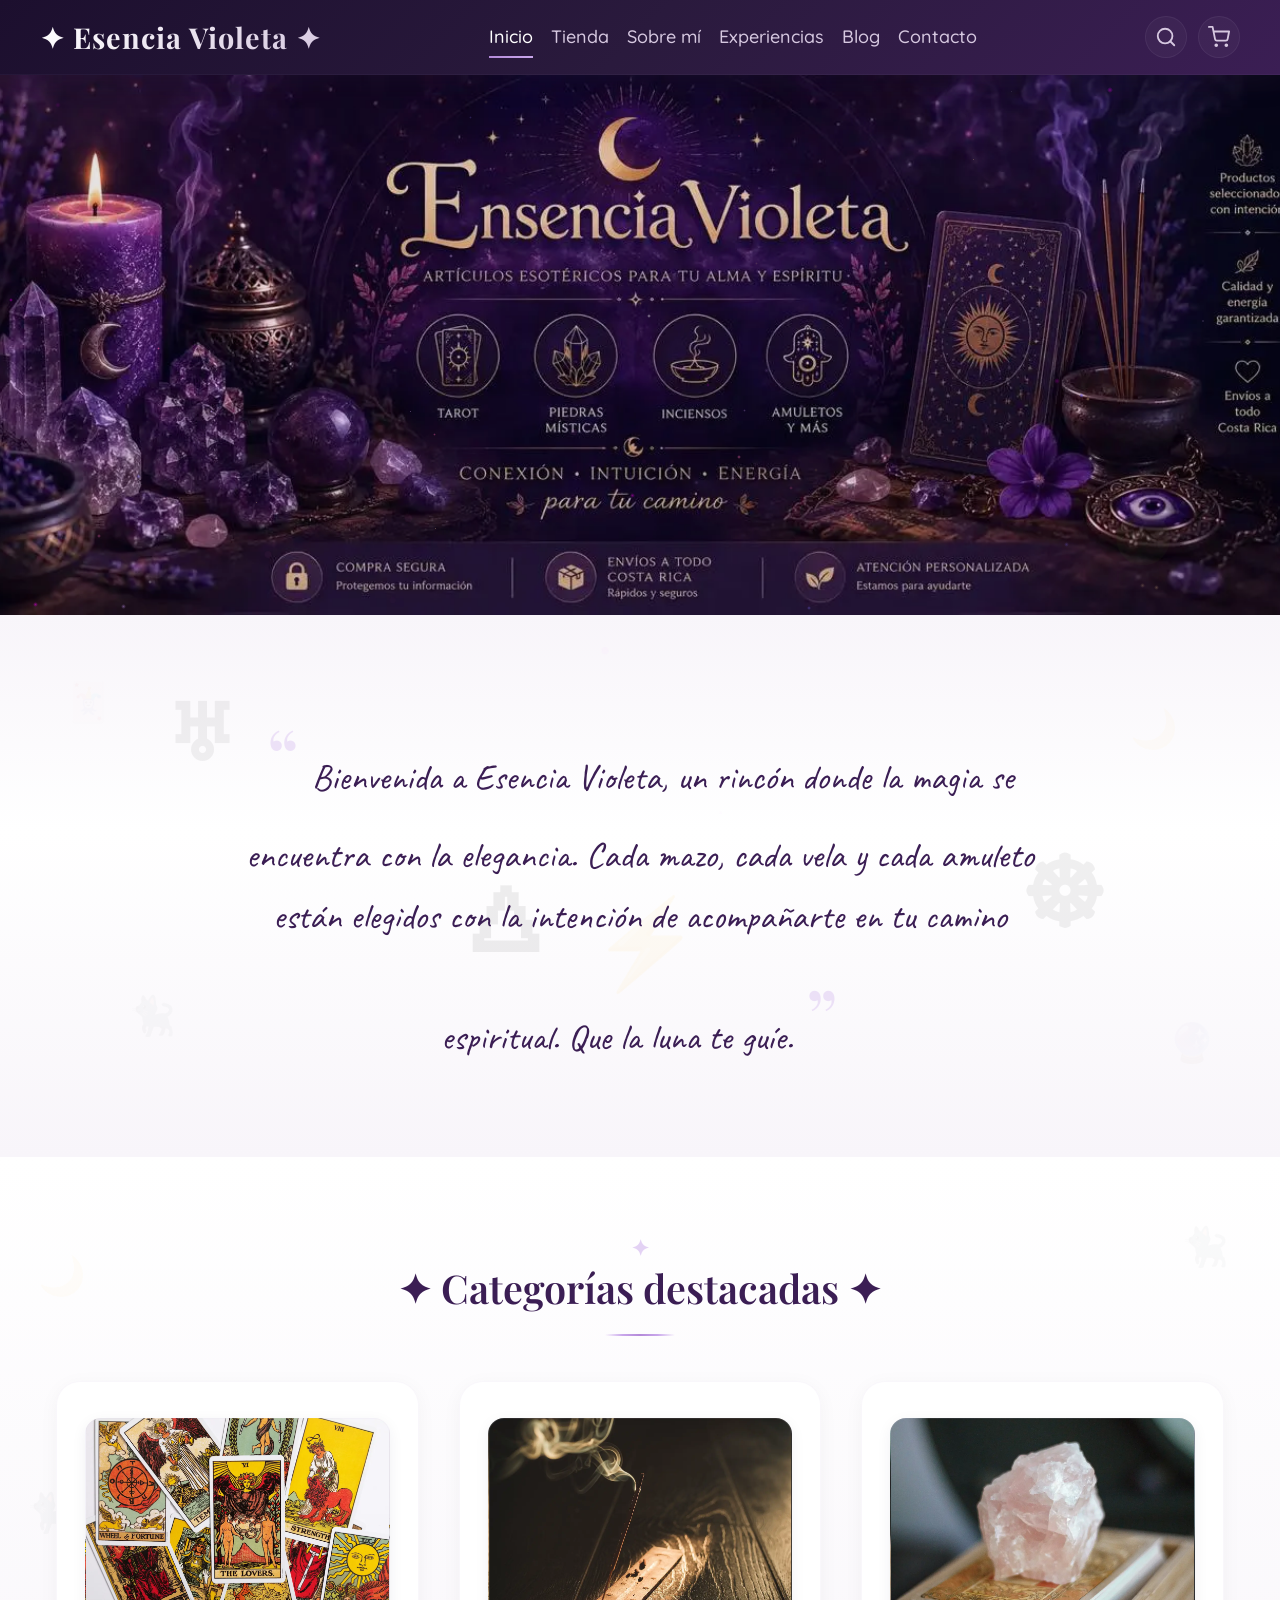
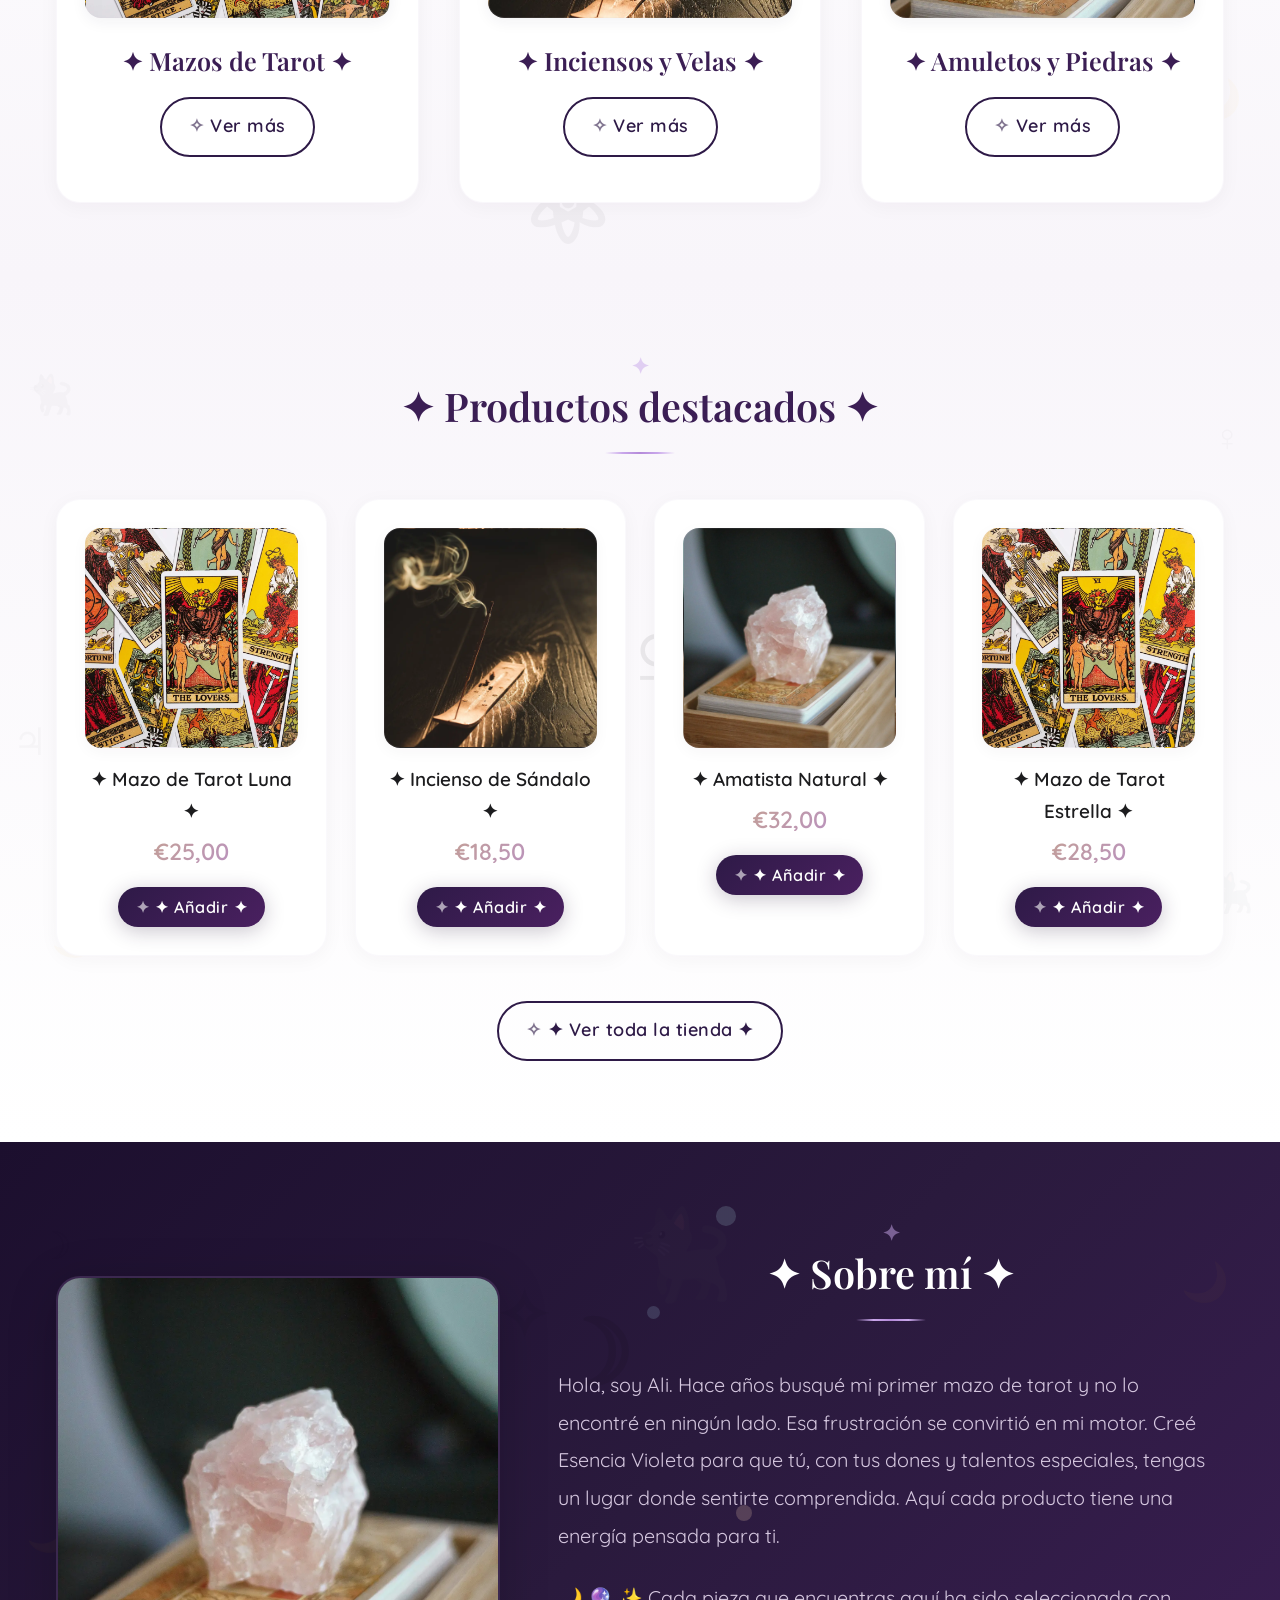
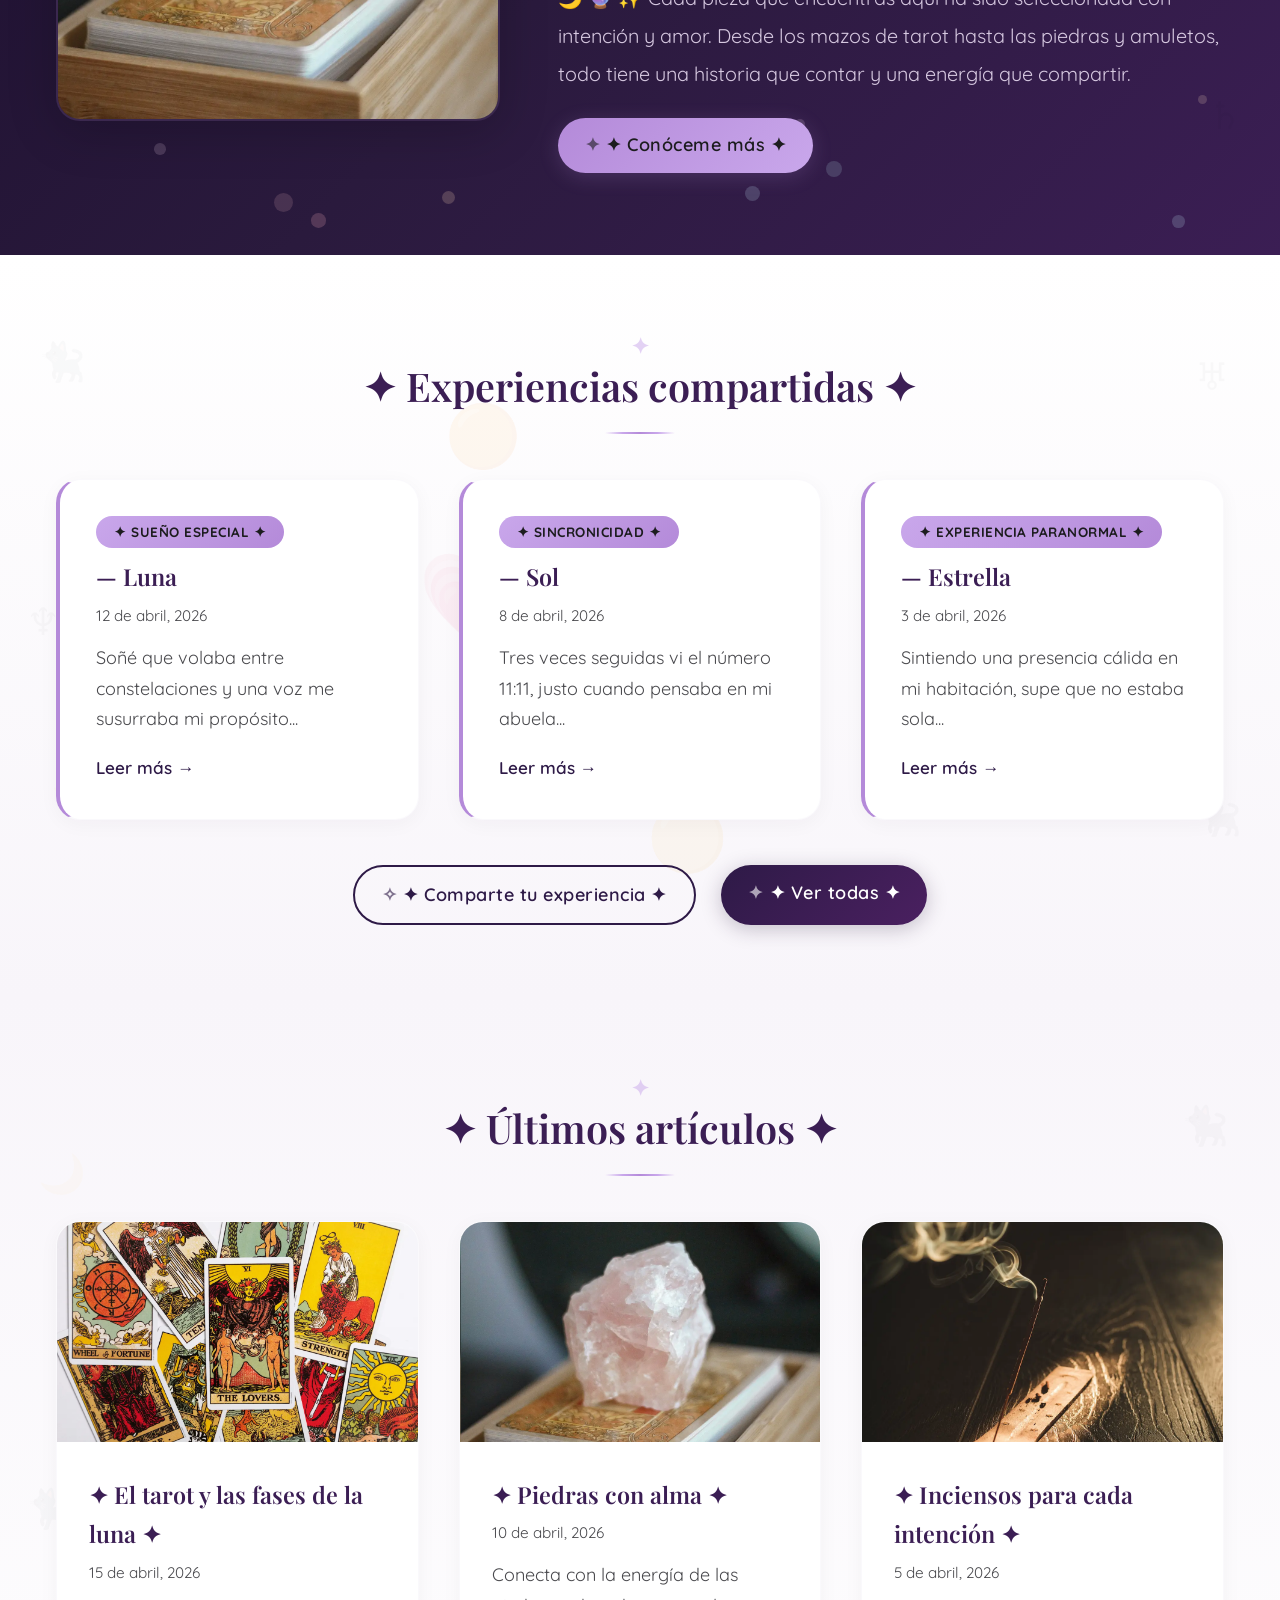
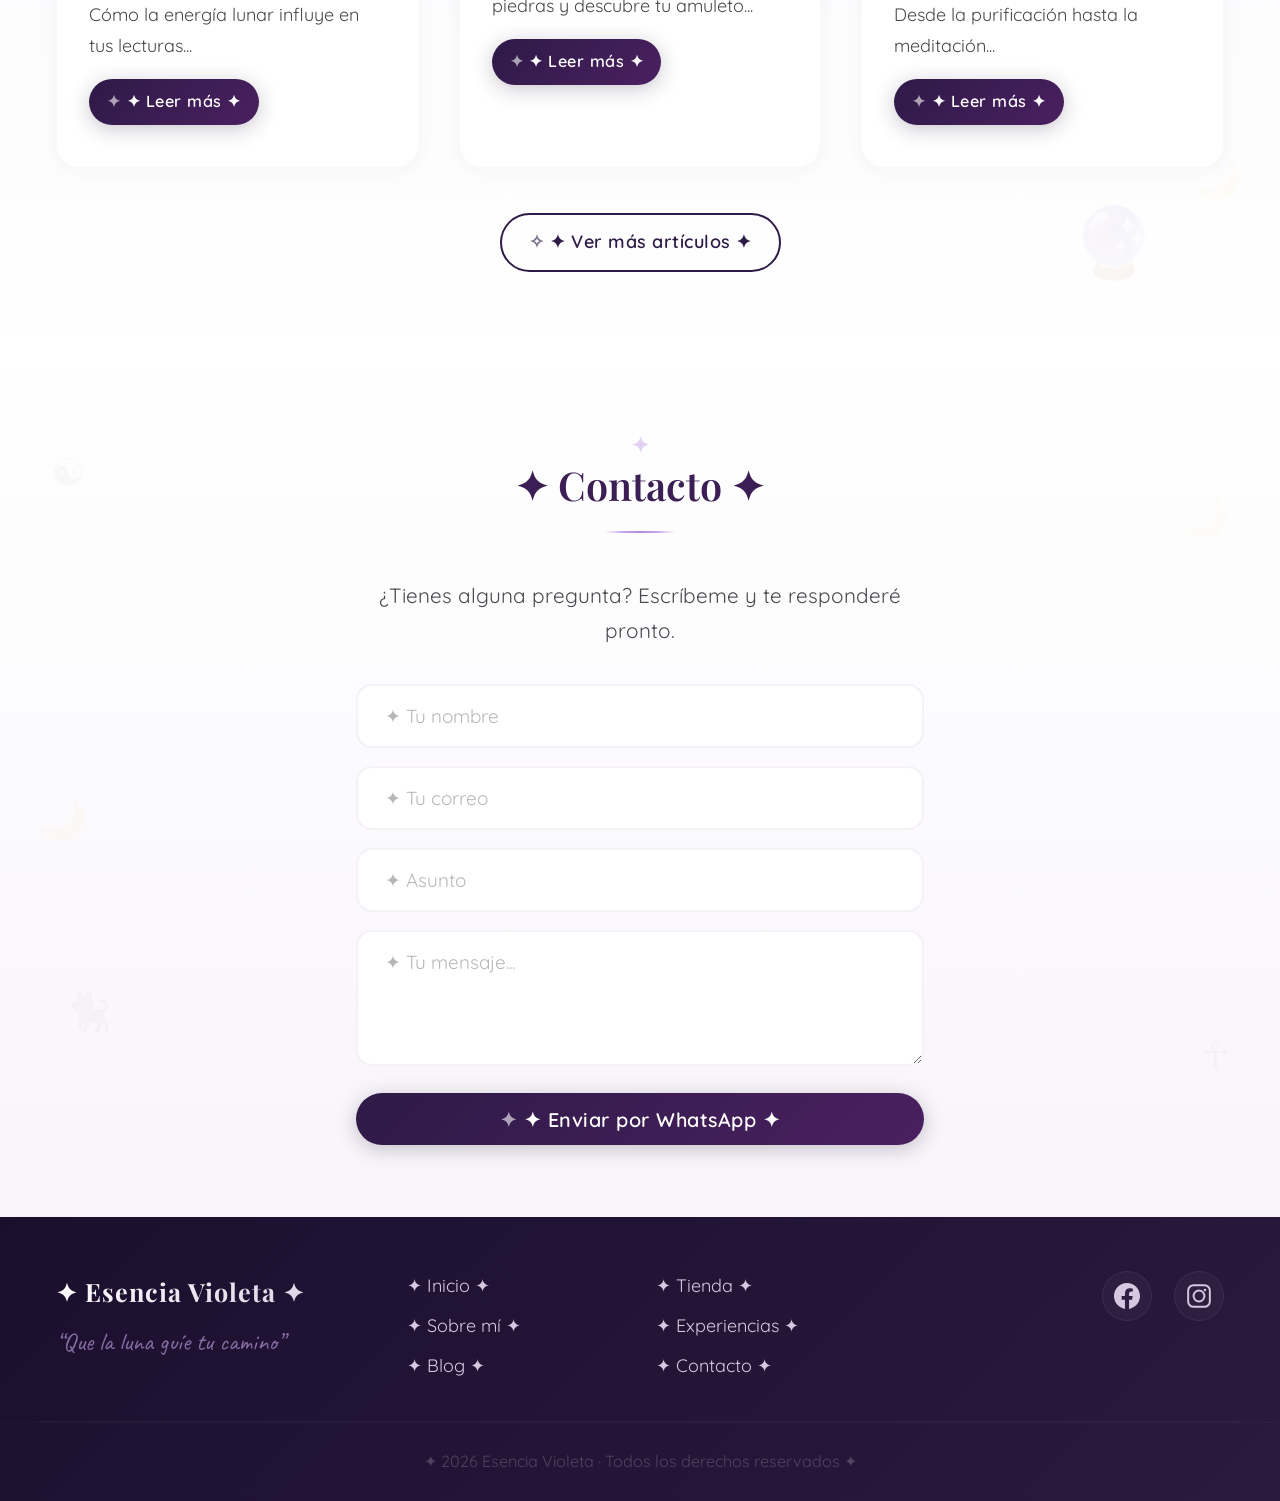
==== commit dd0a5723: "b" ====
--- a/index.html
+++ b/index.html
@@ -1,2076 +1,388 @@
 <!DOCTYPE html>
 <html lang="es">
 <head>
-  <meta charset="UTF-8">
-  <meta name="viewport" content="width=device-width, initial-scale=1.0, maximum-scale=1.5, user-scalable=yes">
-  <title>🐱 Cleo Vidente — Tarot Gatuno</title>
-  <style>
-    /* ===== RESET Y VARIABLES ===== */
-    :root {
-      --gold: #e8c874;
-      --gold-light: #f7e6b4;
-      --gold-dark: #a67c2e;
-      --ink: #241533;
-      --accent: #b77bdb;
-      --card-w: min(300px, 78vw);
-      --card-h: calc(var(--card-w) * 1.7);
-      --btn-fs: clamp(0.85rem, 3.2vw, 1.2rem);
-    }
-
-    * {
-      margin: 0;
-      padding: 0;
-      box-sizing: border-box;
-    }
-
-    body {
-      min-height: 100vh;
-      display: flex;
-      flex-direction: column;
-      justify-content: center;
-      align-items: center;
-      background:
-        radial-gradient(ellipse at 20% 10%, rgba(130, 70, 170, 0.15), transparent 55%),
-        radial-gradient(ellipse at 85% 85%, rgba(90, 40, 130, 0.15), transparent 55%),
-        radial-gradient(circle at center, #1a0b23 0%, #0a0510 100%);
-      font-family: 'Georgia', 'Segoe UI', serif;
-      padding: 0.8rem 0.5rem;
-      overflow-x: hidden;
-      position: relative;
-    }
-
-    .estrellas {
-      position: fixed;
-      inset: 0;
-      pointer-events: none;
-      z-index: 0;
-      opacity: 0.4;
-    }
-    .estrellas span {
-      position: absolute;
-      width: 1.5px;
-      height: 1.5px;
-      background: #e6cdfb;
-      border-radius: 50%;
-      animation: parpadeoEstrella 3.5s ease-in-out infinite;
-    }
-    @keyframes parpadeoEstrella {
-      0%, 100% { opacity: 0.1; }
-      50% { opacity: 0.6; }
-    }
-
-    .menu-inicio {
-      position: fixed;
-      inset: 0;
-      z-index: 1000;
-      display: flex;
-      justify-content: center;
-      align-items: center;
-      background: rgba(10, 5, 16, 0.94);
-      backdrop-filter: blur(4px);
-      padding: 1.5rem;
-      animation: fadeIn 0.3s ease;
-    }
-    .menu-inicio.oculto {
-      display: none;
-    }
-
-    @keyframes fadeIn {
-      from { opacity: 0; transform: scale(0.97); }
-      to { opacity: 1; transform: scale(1); }
-    }
-
-    .menu-contenedor {
-      background: linear-gradient(160deg, #3a1e4d, #1c0e28);
-      border: 2px solid var(--gold);
-      border-radius: 24px;
-      padding: 2rem 1.5rem;
-      max-width: 400px;
-      width: 100%;
-      box-shadow: 0 0 30px rgba(183, 123, 219, 0.2), 0 15px 30px rgba(0,0,0,0.4);
-      text-align: center;
-    }
-
-    .menu-contenedor h2 {
-      color: var(--gold-light);
-      font-size: clamp(1.3rem, 3.5vw, 1.8rem);
-      margin-bottom: 0.2rem;
-      letter-spacing: 3px;
-    }
-    .menu-contenedor .sub {
-      color: #c9a3dc;
-      font-size: 0.7rem;
-      letter-spacing: 2px;
-      margin-bottom: 1.5rem;
-      opacity: 0.8;
-    }
-
-    .menu-contenedor label {
-      display: block;
-      color: #d8bce8;
-      font-size: 0.65rem;
-      letter-spacing: 2px;
-      text-transform: uppercase;
-      text-align: left;
-      margin-bottom: 0.2rem;
-      margin-top: 0.8rem;
-    }
-    .menu-contenedor label .opcional {
-      color: #6a4a7a;
-      font-size: 0.5rem;
-      text-transform: none;
-      letter-spacing: 0;
-      font-weight: 300;
-    }
-
-    .menu-contenedor input {
-      width: 100%;
-      padding: 0.5rem 0.9rem;
-      border-radius: 10px;
-      border: 1px solid #6f4489;
-      background: rgba(255,255,255,0.06);
-      color: #f7ecff;
-      font-family: 'Georgia', serif;
-      font-size: 0.9rem;
-      transition: border 0.2s ease;
-    }
-    .menu-contenedor input:focus {
-      outline: none;
-      border-color: var(--gold);
-      box-shadow: 0 0 12px rgba(232, 200, 116, 0.1);
-    }
-    .menu-contenedor input::placeholder {
-      color: #6a4a7a;
-    }
-    .menu-contenedor .input-hint {
-      color: #6a4a7a;
-      font-size: 0.5rem;
-      text-align: left;
-      margin-top: 0.1rem;
-      letter-spacing: 0.5px;
-    }
-
-    .menu-contenedor .btn-iniciar {
-      margin-top: 1.5rem;
-      background: linear-gradient(160deg, #7b46a0, #4a2260);
-      border: 1px solid #c795e0;
-      border-bottom: 3px solid #7d4b9e;
-      color: #f7ecff;
-      font-family: 'Georgia', serif;
-      font-size: 0.95rem;
-      letter-spacing: 2.5px;
-      text-transform: uppercase;
-      padding: 0.7rem 1.2rem;
-      border-radius: 50px 14px 50px 14px;
-      cursor: pointer;
-      width: 100%;
-      box-shadow: 0 0 15px rgba(138, 74, 176, 0.3), 0 4px 0 #2a1233;
-      transition: transform 0.1s ease, box-shadow 0.15s ease;
-    }
-    .menu-contenedor .btn-iniciar:active {
-      transform: translateY(3px);
-      box-shadow: 0 0 10px rgba(155, 77, 202, 0.3), 0 2px 0 #2a1233;
-    }
-
-    header {
-      position: relative;
-      z-index: 2;
-      text-align: center;
-      margin-bottom: 0.4rem;
-      width: 100%;
-      padding: 0 0.5rem;
-    }
-
-    h1 {
-      font-size: clamp(1.2rem, 4.5vw, 2.2rem);
-      letter-spacing: 3px;
-      font-weight: 400;
-      color: var(--gold-light);
-      text-shadow: 0 0 8px rgba(232, 200, 116, .3), 0 0 20px rgba(155, 77, 202, .25);
-      word-break: break-word;
-    }
-    h1 .patita {
-      display: inline-block;
-      transform: translateY(2px);
-    }
-
-    .subtitulo {
-      display: inline-block;
-      margin-top: 0.1rem;
-      color: #d8bce8;
-      font-size: clamp(0.4rem, 1.2vw, 0.6rem);
-      letter-spacing: 3px;
-      text-transform: uppercase;
-      padding: 0.15rem 0.8rem;
-      border-top: 1px solid #8a5aae;
-      border-bottom: 1px solid #8a5aae;
-      background: rgba(70, 30, 90, .15);
-      border-radius: 40px;
-      white-space: nowrap;
-    }
-
-    .info-jugador {
-      color: #c9a3dc;
-      font-size: clamp(0.55rem, 1.4vw, 0.7rem);
-      letter-spacing: 1px;
-      margin-top: 0.15rem;
-      opacity: 0.9;
-    }
-    .info-jugador span {
-      color: var(--gold-light);
-    }
-
-    .progreso-container {
-      width: 100%;
-      max-width: 300px;
-      margin: 0.3rem auto 0.5rem;
-      display: flex;
-      align-items: center;
-      gap: 0.5rem;
-      z-index: 2;
-      position: relative;
-    }
-    .progreso-bar {
-      flex: 1;
-      height: 4px;
-      background: rgba(255,255,255,0.05);
-      border-radius: 10px;
-      overflow: hidden;
-      border: 1px solid rgba(232, 200, 116, 0.1);
-    }
-    .progreso-fill {
-      height: 100%;
-      width: 0%;
-      background: linear-gradient(90deg, var(--gold-dark), var(--gold), var(--gold-light));
-      border-radius: 10px;
-      transition: width 0.3s ease;
-    }
-    .progreso-texto {
-      color: #c9a3dc;
-      font-size: clamp(0.5rem, 1vw, 0.6rem);
-      letter-spacing: 1px;
-      white-space: nowrap;
-      min-width: 45px;
-      text-align: right;
-    }
-
-    .historial {
-      display: flex;
-      gap: 0.2rem;
-      justify-content: center;
-      flex-wrap: wrap;
-      margin: 0.15rem 0 0.3rem;
-      z-index: 2;
-      position: relative;
-      max-width: 300px;
-    }
-    .historial-item {
-      width: 24px;
-      height: 34px;
-      border-radius: 4px;
-      background: linear-gradient(160deg, #3a1e4d, #1c0e28);
-      border: 1px solid #6f4489;
-      display: flex;
-      align-items: center;
-      justify-content: center;
-      font-size: 0.4rem;
-      color: var(--gold-light);
-      font-weight: 600;
-      opacity: 0.4;
-      transition: all 0.3s ease;
-      padding: 0.05rem;
-      text-align: center;
-      line-height: 1.1;
-    }
-    .historial-item.revelada {
-      opacity: 1;
-      border-color: var(--gold);
-      box-shadow: 0 0 8px rgba(232, 200, 116, 0.15);
-    }
-    .historial-item .num {
-      font-size: 0.5rem;
-    }
-    .historial-item .nom {
-      font-size: 0.25rem;
-      opacity: 0.7;
-      display: block;
-    }
-
-    .escenario {
-      position: relative;
-      z-index: 2;
-      width: var(--card-w);
-      max-width: 300px;
-      aspect-ratio: 300 / 512;
-      perspective: 1000px;
-      margin: 0 auto;
-    }
-
-    .carta-fantasma {
-      position: absolute;
-      inset: 0;
-      border-radius: 14px;
-      background: linear-gradient(160deg, #3a1e4d, #1c0e28);
-      border: 1px solid #6f4489;
-      box-shadow: 0 6px 20px rgba(0, 0, 0, .35);
-    }
-    .carta-fantasma.f1 {
-      transform: rotate(-4deg) translate(-6px, 3px);
-      z-index: 1;
-      opacity: .75;
-    }
-    .carta-fantasma.f2 {
-      transform: rotate(4deg) translate(6px, 4px);
-      z-index: 0;
-      opacity: .6;
-    }
-
-    .card-flip-container {
-      position: relative;
-      z-index: 2;
-      width: 100%;
-      height: 100%;
-      transform-style: preserve-3d;
-      transition: transform .6s cubic-bezier(.4, .1, .2, 1);
-    }
-    .card-flip-container.girando {
-      transform: rotateY(360deg) scale(1.01);
-    }
-
-    .tarot-card {
-      position: relative;
-      width: 100%;
-      height: 100%;
-      border-radius: 14px;
-      background:
-        radial-gradient(120% 90% at 50% 0%, rgba(255, 255, 255, .03), transparent 60%),
-        linear-gradient(160deg, #4a2760, #2a1638 55%, #1c0e28);
-      border: 2px solid var(--gold);
-      box-shadow:
-        0 10px 30px rgba(0, 0, 0, .45),
-        0 0 0 1px rgba(255, 255, 255, .02) inset,
-        0 0 15px rgba(183, 123, 219, .2);
-      overflow: hidden;
-      display: flex;
-      flex-direction: column;
-      transition: box-shadow .4s ease;
-    }
-
-    .tarot-card::before {
-      content: '';
-      position: absolute;
-      inset: 5px;
-      border: 1px solid rgba(232, 200, 116, .35);
-      border-radius: 8px;
-      pointer-events: none;
-      z-index: 3;
-    }
-
-    .tarot-card .foil {
-      position: absolute;
-      inset: 0;
-      z-index: 4;
-      pointer-events: none;
-      mix-blend-mode: screen;
-      background: linear-gradient(115deg, transparent 40%, rgba(255, 255, 255, .08) 48%, rgba(255, 255, 255, .02) 52%, transparent 60%);
-      background-size: 260% 260%;
-      background-position: 0% 0%;
-      animation: foilLento 7s ease-in-out infinite;
-      opacity: .35;
-    }
-    @keyframes foilLento {
-      0% { background-position: 120% -20%; }
-      50% { background-position: -20% 120%; }
-      100% { background-position: 120% -20%; }
-    }
-
-    .tarot-card.brillo-burst {
-      animation: burst .6s ease;
-      box-shadow:
-        0 10px 30px rgba(0, 0, 0, .45),
-        0 0 30px var(--accent),
-        0 0 60px color-mix(in srgb, var(--accent) 50%, transparent),
-        0 0 0 1px rgba(255, 255, 255, .03) inset;
-    }
-    @keyframes burst {
-      0% { filter: brightness(1); }
-      25% { filter: brightness(1.25); }
-      100% { filter: brightness(1); }
-    }
-
-    .tarot-card .sweep {
-      position: absolute;
-      top: -30%;
-      left: -60%;
-      width: 60%;
-      height: 160%;
-      background: linear-gradient(100deg, transparent, rgba(255, 255, 255, .3), transparent);
-      transform: skewX(-18deg);
-      z-index: 5;
-      pointer-events: none;
-      opacity: 0;
-    }
-    .tarot-card.brillo-burst .sweep {
-      animation: barrido .6s ease;
-    }
-    @keyframes barrido {
-      0% { left: -60%; opacity: 0; }
-      15% { opacity: .7; }
-      50% { opacity: .3; }
-      100% { left: 130%; opacity: 0; }
-    }
-
-    .chispas {
-      position: absolute;
-      inset: 0;
-      z-index: 6;
-      pointer-events: none;
-      overflow: visible;
-    }
-    .chispa {
-      position: absolute;
-      width: 4px;
-      height: 4px;
-      border-radius: 50%;
-      background: radial-gradient(circle, #fff, var(--accent) 60%, transparent 70%);
-      animation: subirChispa 0.6s ease-out forwards;
-    }
-    @keyframes subirChispa {
-      0% { transform: translateY(0) scale(0.3); opacity: 0; }
-      15% { opacity: 1; }
-      100% { transform: translateY(-40px) scale(1); opacity: 0; }
-    }
-
-    .tarot-content {
-      position: relative;
-      z-index: 2;
-      display: flex;
-      flex-direction: column;
-      align-items: center;
-      height: 100%;
-      padding: 0.4rem 0.3rem 0.3rem;
-    }
-
-    .indice {
-      position: absolute;
-      z-index: 7;
-      font-family: 'Georgia', serif;
-      color: var(--gold-light);
-      font-size: clamp(0.45rem, 1.2vw, 0.65rem);
-      letter-spacing: 1px;
-      text-align: center;
-      line-height: 1.1;
-      text-shadow: 0 0 3px rgba(232, 200, 116, .3);
-    }
-    .indice .glifo {
-      font-size: clamp(0.5rem, 1.4vw, 0.75rem);
-      display: block;
-    }
-    .indice.tl {
-      top: 4px;
-      left: 5px;
-    }
-    .indice.br {
-      bottom: 4px;
-      right: 5px;
-      transform: rotate(180deg);
-    }
-
-    .banner-nombre {
-      margin-top: 0.05rem;
-      font-size: clamp(0.7rem, 3.2vw, 1.1rem);
-      letter-spacing: 1.5px;
-      font-weight: 600;
-      text-align: center;
-      background: linear-gradient(180deg, var(--gold-light), var(--gold) 55%, var(--gold-dark));
-      -webkit-background-clip: text;
-      background-clip: text;
-      color: transparent;
-      filter: drop-shadow(0 1px 1px rgba(0, 0, 0, .3));
-      padding: 0 0.4rem;
-      line-height: 1.2;
-    }
-
-    .romanos {
-      font-size: clamp(0.4rem, 1vw, 0.55rem);
-      letter-spacing: 2px;
-      color: #c9a3dc;
-      text-transform: uppercase;
-      margin-top: 0.05rem;
-      opacity: .8;
-    }
-
-    .ilustracion {
-      flex: 1 1 auto;
-      width: 100%;
-      margin: 0.15rem 0 0.05rem;
-      border-radius: 6px;
-      background:
-        radial-gradient(circle at 50% 38%, rgba(183, 123, 219, .12), transparent 60%),
-        linear-gradient(180deg, rgba(0, 0, 0, .12), rgba(0, 0, 0, .2));
-      border: 1px solid rgba(232, 200, 116, .2);
-      box-shadow: inset 0 0 15px rgba(0, 0, 0, .25);
-      display: flex;
-      align-items: center;
-      justify-content: center;
-      overflow: hidden;
-      position: relative;
-      min-height: 60px;
-    }
-    .ilustracion::before {
-      content: '';
-      position: absolute;
-      inset: 0;
-      background-image:
-        radial-gradient(1px 1px at 15% 20%, #e9d3ff, transparent),
-        radial-gradient(1px 1px at 80% 15%, #e9d3ff, transparent),
-        radial-gradient(1px 1px at 30% 85%, #cf9ef2, transparent),
-        radial-gradient(1px 1px at 70% 80%, #cf9ef2, transparent),
-        radial-gradient(1px 1px at 90% 55%, #e9d3ff, transparent);
-      opacity: .4;
-    }
-
-    .gato-svg {
-      width: 74%;
-      height: 74%;
-      filter: drop-shadow(0 3px 6px rgba(0, 0, 0, .3));
-      position: relative;
-      z-index: 1;
-      max-height: 100%;
-    }
-
-    .significado {
-      font-size: clamp(0.5rem, 1.4vw, 0.65rem);
-      color: #e6d7f0;
-      text-align: center;
-      line-height: 1.3;
-      font-style: italic;
-      padding: 0 0.1rem;
-      min-height: 2em;
-      margin-top: 0.05rem;
-    }
-
-    .keywords {
-      display: flex;
-      gap: 0.2rem;
-      justify-content: center;
-      flex-wrap: wrap;
-      margin: 0.1rem 0 0.05rem;
-    }
-    .keywords span {
-      font-size: clamp(0.35rem, 1vw, 0.5rem);
-      letter-spacing: 1px;
-      text-transform: uppercase;
-      color: var(--ink);
-      background: linear-gradient(180deg, var(--gold-light), var(--gold));
-      padding: 0.08rem 0.35rem;
-      border-radius: 14px;
-      font-family: 'Segoe UI', sans-serif;
-      box-shadow: 0 1px 2px rgba(0, 0, 0, .2);
-    }
-
-    .controles {
-      position: relative;
-      z-index: 2;
-      text-align: center;
-      margin-top: 0.5rem;
-      width: 100%;
-      max-width: 300px;
-      padding: 0 0.5rem;
-    }
-
-    .btn-tarot {
-      background: linear-gradient(160deg, #7b46a0, #4a2260);
-      border: 1px solid #c795e0;
-      border-bottom: 3px solid #7d4b9e;
-      color: #f7ecff;
-      font-family: 'Georgia', serif;
-      font-size: var(--btn-fs);
-      letter-spacing: 2px;
-      text-transform: uppercase;
-      padding: 0.55rem 0.9rem;
-      border-radius: 50px 12px 50px 12px;
-      cursor: pointer;
-      width: 100%;
-      box-shadow: 0 0 15px rgba(138, 74, 176, .3), 0 4px 0 #2a1233;
-      transition: transform .1s ease, box-shadow .15s ease;
-      touch-action: manipulation;
-      -webkit-tap-highlight-color: transparent;
-    }
-    .btn-tarot:active {
-      transform: translateY(3px);
-      box-shadow: 0 0 10px rgba(155, 77, 202, .3), 0 2px 0 #2a1233;
-    }
-    .btn-tarot:disabled {
-      opacity: 0.4;
-      cursor: not-allowed;
-      transform: none !important;
-    }
-
-    .tarot-card.portada {
-      border-color: var(--gold);
-      border-width: 3px;
-      background:
-        radial-gradient(130% 95% at 50% 0%, rgba(255, 215, 0, 0.10), transparent 55%),
-        radial-gradient(110% 80% at 50% 100%, rgba(199, 149, 224, 0.22), transparent 60%),
-        linear-gradient(160deg, #2f1740, #1a0b23 55%, #0a0510);
-      animation: auraPortada 4.5s ease-in-out infinite;
-    }
-    .tarot-card.portada::before {
-      border-color: rgba(232, 200, 116, 0.55);
-      border-width: 2px;
-      border-style: double;
-      box-shadow: 0 0 10px rgba(232, 200, 116, 0.15) inset;
-    }
-    @keyframes auraPortada {
-      0%, 100% {
-        box-shadow:
-          0 10px 30px rgba(0, 0, 0, .45),
-          0 0 18px rgba(232, 200, 116, .25),
-          0 0 34px rgba(183, 123, 219, .18),
-          0 0 0 1px rgba(255, 255, 255, .02) inset;
-      }
-      50% {
-        box-shadow:
-          0 10px 34px rgba(0, 0, 0, .5),
-          0 0 26px rgba(232, 200, 116, .4),
-          0 0 50px rgba(183, 123, 219, .3),
-          0 0 0 1px rgba(255, 255, 255, .03) inset;
-      }
-    }
-    .portada .banner-nombre {
-      background: linear-gradient(180deg, #fff6da, #ffd700 45%, #e8c874 70%, #b8860b);
-      -webkit-background-clip: text;
-      background-clip: text;
-      font-size: clamp(0.85rem, 3.8vw, 1.25rem);
-      letter-spacing: 5px;
-      text-shadow: 0 0 24px rgba(255, 215, 0, 0.3);
-    }
-    .portada .banner-nombre::after {
-      content: '─ ✦ ─';
-      display: block;
-      margin-top: 0.2rem;
-      font-size: 0.55rem;
-      letter-spacing: 3px;
-      color: var(--gold);
-      opacity: 0.55;
-      -webkit-text-fill-color: var(--gold);
-    }
-    .portada .ilustracion {
-      border-color: rgba(232, 200, 116, 0.4);
-      background:
-        radial-gradient(circle at 50% 30%, rgba(255, 215, 0, 0.10), transparent 55%),
-        radial-gradient(circle at 50% 75%, rgba(183, 123, 219, 0.16), transparent 60%),
-        linear-gradient(180deg, rgba(0, 0, 0, 0.1), rgba(0, 0, 0, 0.18));
-      box-shadow: inset 0 0 22px rgba(183, 123, 219, .2), inset 0 0 2px rgba(232, 200, 116, .3);
-    }
-    .portada .romanos {
-      color: #dbb8ef;
-      letter-spacing: 4px;
-      font-size: clamp(0.45rem, 1.3vw, 0.65rem);
-      text-shadow: 0 0 8px rgba(199, 149, 224, .35);
-    }
-    .portada .keywords span {
-      background: linear-gradient(180deg, #f0cdff, #b77bdb);
-      color: #2a1233;
-      font-weight: 600;
-      box-shadow: 0 0 14px rgba(183, 123, 219, 0.35), 0 1px 2px rgba(0,0,0,.25);
-    }
-    .portada .significado {
-      color: #e8d3f5;
-      font-size: clamp(0.55rem, 1.6vw, 0.7rem);
-      letter-spacing: 1px;
-    }
-    .portada .indice {
-      color: var(--gold-light);
-      text-shadow: 0 0 6px rgba(232, 200, 116, .5);
-    }
-
-    .lectura-final {
-      position: fixed;
-      inset: 0;
-      z-index: 999;
-      display: none;
-      justify-content: center;
-      align-items: center;
-      background: rgba(10, 5, 16, 0.92);
-      backdrop-filter: blur(4px);
-      padding: 1.5rem;
-      animation: fadeIn 0.3s ease;
-    }
-    .lectura-final.visible {
-      display: flex;
-    }
-
-    .lectura-contenedor {
-      background: linear-gradient(160deg, #3a1e4d, #1c0e28);
-      border: 2px solid var(--gold);
-      border-radius: 20px;
-      padding: 1.5rem 1.2rem;
-      max-width: 460px;
-      width: 100%;
-      max-height: 90vh;
-      overflow-y: auto;
-      box-shadow: 0 0 30px rgba(183, 123, 219, 0.2), 0 15px 30px rgba(0,0,0,0.4);
-    }
-    .lectura-contenedor::-webkit-scrollbar {
-      width: 3px;
-    }
-    .lectura-contenedor::-webkit-scrollbar-thumb {
-      background: var(--gold);
-      border-radius: 10px;
-    }
-
-    .lectura-contenedor h2 {
-      color: var(--gold-light);
-      font-size: clamp(1.1rem, 3vw, 1.5rem);
-      text-align: center;
-      letter-spacing: 3px;
-      margin-bottom: 0.2rem;
-    }
-    .lectura-contenedor .lectura-sub {
-      color: #c9a3dc;
-      text-align: center;
-      font-size: 0.7rem;
-      letter-spacing: 2px;
-      margin-bottom: 0.8rem;
-      opacity: 0.8;
-    }
-
-    .lectura-cartas-resumen {
-      display: flex;
-      gap: 0.3rem;
-      justify-content: center;
-      flex-wrap: wrap;
-      margin-bottom: 0.8rem;
-    }
-    .lectura-carta-mini {
-      width: 30px;
-      height: 42px;
-      border-radius: 4px;
-      background: linear-gradient(160deg, #4a2760, #2a1638);
-      border: 1px solid var(--gold);
-      display: flex;
-      flex-direction: column;
-      align-items: center;
-      justify-content: center;
-      font-size: 0.35rem;
-      color: var(--gold-light);
-      text-align: center;
-      line-height: 1.1;
-      padding: 0.1rem;
-    }
-    .lectura-carta-mini .num {
-      font-size: 0.6rem;
-      font-weight: 600;
-    }
-    .lectura-carta-mini .nom {
-      font-size: 0.25rem;
-      opacity: 0.8;
-    }
-
-    .lectura-texto {
-      color: #e6d7f0;
-      font-size: clamp(0.8rem, 1.8vw, 0.95rem);
-      line-height: 1.6;
-      text-align: justify;
-      background: rgba(255,255,255,0.03);
-      padding: 0.9rem 1rem;
-      border-radius: 8px;
-      border-left: 3px solid var(--gold);
-      margin: 0.3rem 0 0.8rem;
-      max-height: 400px;
-      overflow-y: auto;
-    }
-    .lectura-texto::-webkit-scrollbar {
-      width: 3px;
-    }
-    .lectura-texto::-webkit-scrollbar-thumb {
-      background: var(--gold);
-      border-radius: 10px;
-    }
-    .lectura-texto .highlight {
-      color: var(--gold-light);
-      font-weight: 600;
-    }
-    .lectura-texto .carta-nombre {
-      color: #d4a0e8;
-      font-weight: 600;
-    }
-
-    .datos-misticos {
-      display: flex;
-      gap: 0.6rem;
-      justify-content: center;
-      flex-wrap: wrap;
-      margin: 0.2rem 0 0.7rem;
-    }
-    .dato-mistico {
-      display: flex;
-      flex-direction: column;
-      align-items: center;
-      background: rgba(232, 200, 116, 0.06);
-      border: 1px solid rgba(232, 200, 116, 0.3);
-      border-radius: 14px;
-      padding: 0.5rem 1rem;
-      min-width: 92px;
-    }
-    .dato-mistico .simbolo {
-      font-size: 1.3rem;
-      line-height: 1.2;
-    }
-    .dato-mistico .valor {
-      font-size: 0.8rem;
-      color: var(--gold-light);
-      font-weight: 600;
-      margin-top: 0.15rem;
-      letter-spacing: 0.5px;
-    }
-    .dato-mistico .etiqueta {
-      font-size: 0.48rem;
-      letter-spacing: 1.5px;
-      text-transform: uppercase;
-      color: #c9a3dc;
-      margin-top: 0.15rem;
-      opacity: 0.85;
-    }
-
-    .mensaje-mistico {
-      color: #c9a3dc;
-      font-size: 0.72rem;
-      font-style: italic;
-      text-align: center;
-      line-height: 1.5;
-      margin: 0 0 0.7rem;
-      opacity: 0.9;
-    }
-
-    .btn-reiniciar {
-      background: linear-gradient(160deg, #7b46a0, #4a2260);
-      border: 1px solid #c795e0;
-      border-bottom: 3px solid #7d4b9e;
-      color: #f7ecff;
-      font-family: 'Georgia', serif;
-      font-size: 0.8rem;
-      letter-spacing: 2px;
-      text-transform: uppercase;
-      padding: 0.5rem 1rem;
-      border-radius: 50px 12px 50px 12px;
-      cursor: pointer;
-      width: 100%;
-      box-shadow: 0 0 15px rgba(138, 74, 176, 0.3), 0 4px 0 #2a1233;
-      transition: transform 0.1s ease, box-shadow 0.15s ease;
-    }
-    .btn-reiniciar:active {
-      transform: translateY(3px);
-      box-shadow: 0 0 10px rgba(155, 77, 202, 0.3), 0 2px 0 #2a1233;
-    }
-
-    .pie {
-      margin-top: 0.5rem;
-      text-align: center;
-      color: #8a6a9c;
-      font-size: clamp(0.4rem, 1vw, 0.55rem);
-      letter-spacing: 2px;
-    }
-    .pie span {
-      display: inline-block;
-      animation: parpadeo 3s infinite alternate;
-    }
-    @keyframes parpadeo {
-      0% { opacity: .3; }
-      100% { opacity: 1; text-shadow: 0 0 8px #c38ce0; }
-    }
-
-    @media (max-width: 480px) {
-      body { padding: 0.4rem 0.2rem; }
-      .escenario { --card-w: 68vw; max-width: 240px; }
-      .tarot-card::before { inset: 4px; border-radius: 6px; }
-      .indice.tl { top: 3px; left: 4px; }
-      .indice.br { bottom: 3px; right: 4px; }
-      .banner-nombre { font-size: clamp(0.65rem, 3vw, 0.85rem); }
-      .romanos { font-size: clamp(0.35rem, 0.9vw, 0.45rem); letter-spacing: 1px; }
-      .significado { font-size: clamp(0.4rem, 1.2vw, 0.55rem); min-height: 1.8em; }
-      .keywords span { font-size: clamp(0.3rem, 0.9vw, 0.4rem); padding: 0.06rem 0.25rem; }
-      .btn-tarot { padding: 0.4rem 0.7rem; font-size: clamp(0.65rem, 2.2vw, 0.8rem); }
-      .menu-contenedor { padding: 1.2rem 0.8rem; }
-      .lectura-contenedor { padding: 1rem 0.7rem; }
-      .historial-item { width: 20px; height: 28px; }
-      .historial-item .nom { display: none; }
-      .lectura-carta-mini { width: 24px; height: 34px; }
-      .lectura-carta-mini .nom { display: none; }
-      .portada .banner-nombre { font-size: clamp(0.75rem, 3.4vw, 0.95rem); letter-spacing: 3px; }
-      .chispa { width: 3px; height: 3px; }
-      .card-flip-container { transition: transform .5s cubic-bezier(.4, .1, .2, 1); }
-      .lectura-texto { font-size: clamp(0.7rem, 1.6vw, 0.85rem); max-height: 300px; }
-    }
-
-    @media (max-width: 360px) {
-      .escenario { --card-w: 62vw; max-width: 200px; }
-      h1 { font-size: clamp(0.9rem, 3.8vw, 1.3rem); letter-spacing: 2px; }
-      .subtitulo { font-size: clamp(0.35rem, 1vw, 0.45rem); padding: 0.1rem 0.5rem; letter-spacing: 2px; }
-    }
-
-    @media (min-width: 1024px) {
-      .escenario { --card-w: 270px; }
-      .tarot-content { padding: 0.7rem 0.6rem 0.6rem; }
-      .banner-nombre { font-size: 1.15rem; }
-      .significado { font-size: 0.68rem; }
-      .portada .banner-nombre { font-size: 1.35rem; letter-spacing: 6px; }
-      .lectura-texto { font-size: 1rem; max-height: 500px; }
-    }
-
-    @media (max-width: 480px) {
-      .estrellas span { width: 1px; height: 1px; }
-      .tarot-card .foil { animation: none; opacity: 0.2; }
-      .tarot-card.brillo-burst { animation-duration: .4s; }
-      .tarot-card.brillo-burst .sweep { animation-duration: .4s; }
-      .chispa { animation-duration: .4s; }
-    }
-  </style>
+    <meta charset="UTF-8" />
+    <meta name="viewport" content="width=device-width, initial-scale=1.0, maximum-scale=5.0" />
+    <title>Esencia Violeta · Tarot y artículos esotéricos</title>
+
+    <!-- Fuentes Google -->
+    <link rel="preconnect" href="https://fonts.googleapis.com" />
+    <link rel="preconnect" href="https://fonts.gstatic.com" crossorigin />
+    <link 
+        href="https://fonts.googleapis.com/css2?family=Playfair+Display:ital,wght@0,400;0,600;0,700;1,400&family=Quicksand:wght@300;400;500;600&family=Caveat:wght@400;600&display=swap" 
+        rel="stylesheet" 
+    />
+
+    <!-- CSS principal -->
+    <link rel="stylesheet" href="css/style.css" />
 </head>
 <body>
 
-  <div class="estrellas" id="estrellas"></div>
-
-  <!-- MENÚ DE INICIO -->
-  <div class="menu-inicio" id="menuInicio">
-    <div class="menu-contenedor">
-      <h2>🐱 Cleo Vidente</h2>
-      <div class="sub">✦ Tarot Gatuno ✦</div>
-      
-      <label for="nombreInput">📛 Tu nombre</label>
-      <input type="text" id="nombreInput" placeholder="Ej: Luna" maxlength="20" autocomplete="given-name">
-      
-      <label for="fechaInput">📅 Tu fecha de nacimiento <span class="opcional">(opcional)</span></label>
-      <input type="text" id="fechaInput" placeholder="Ej: 15/03/1995" maxlength="10" autocomplete="bday">
-      <div class="input-hint">Escribe tu fecha en formato DD/MM/AAAA</div>
-      
-      <button class="btn-iniciar" id="btnIniciar">✦ Comenzar Lectura ✦</button>
-      <div style="margin-top:0.5rem;color:#6a4a7a;font-size:0.5rem;letter-spacing:1px;">5 cartas revelarán tu destino gatuno</div>
-    </div>
-  </div>
-
-  <!-- LECTURA FINAL -->
-  <div class="lectura-final" id="lecturaFinal">
-    <div class="lectura-contenedor">
-      <h2>🔮 Tu Lectura</h2>
-      <div class="lectura-sub" id="lecturaSaludo">para ti, viajero</div>
-      <div class="datos-misticos" id="datosMisticos"></div>
-      <div class="mensaje-mistico" id="mensajeMistico"></div>
-      <div class="lectura-cartas-resumen" id="lecturaResumen"></div>
-      <div class="lectura-texto" id="lecturaTexto">Las cartas han hablado...</div>
-      <button class="btn-reiniciar" id="btnReiniciar">♢ Nueva Lectura ♢</button>
-    </div>
-  </div>
-
-  <header>
-    <h1><span class="patita">🐾</span> Cleo Vidente <span class="patita">🐾</span></h1>
-    <div class="subtitulo">✦ Tarot Gatuno ✦</div>
-    <div class="info-jugador" id="infoJugador">Bienvenido, <span>viajero</span> ✦</div>
-  </header>
-
-  <div class="progreso-container">
-    <div class="progreso-bar">
-      <div class="progreso-fill" id="progresoFill"></div>
-    </div>
-    <span class="progreso-texto" id="progresoTexto">0 / 5</span>
-  </div>
-
-  <div class="historial" id="historial"></div>
-
-  <div class="escenario">
-    <div class="carta-fantasma f2"></div>
-    <div class="carta-fantasma f1"></div>
-
-    <div class="card-flip-container" id="flipContainer">
-      <div class="tarot-card portada" id="cartaTarot">
-        <div class="foil"></div>
-        <div class="sweep"></div>
-        <div class="chispas" id="chispas"></div>
-
-        <span class="indice tl"><span class="glifo">✦</span><span id="numTL">★</span></span>
-        <span class="indice br"><span class="glifo">✦</span><span id="numBR">★</span></span>
-
-        <div class="tarot-content">
-          <div class="banner-nombre" id="cartaNombre">Cleo Vidente</div>
-          <div class="romanos" id="cartaNumero">✦ Tarot Gatuno ✦</div>
-
-          <div class="ilustracion" style="background: radial-gradient(circle at 50% 40%, rgba(183,123,219,0.08), transparent 70%), linear-gradient(180deg, rgba(0,0,0,0.08), rgba(0,0,0,0.15));">
-            <svg class="gato-svg" id="gatoSVG" viewBox="0 0 280 280" xmlns="http://www.w3.org/2000/svg" style="width:92%;height:92%;">
-              <defs>
-                <radialGradient id="pGlowBg" cx="50%" cy="42%" r="55%">
-                  <stop offset="0%" stop-color="#b77bdb" stop-opacity="0.32"/>
-                  <stop offset="100%" stop-color="#b77bdb" stop-opacity="0"/>
-                </radialGradient>
-                <linearGradient id="pGold" x1="0%" y1="0%" x2="0%" y2="100%">
-                  <stop offset="0%" stop-color="#f7e6b4"/>
-                  <stop offset="55%" stop-color="#e8c874"/>
-                  <stop offset="100%" stop-color="#a67c2e"/>
-                </linearGradient>
-                <radialGradient id="pEye" cx="50%" cy="45%" r="60%">
-                  <stop offset="0%" stop-color="#fff6ff"/>
-                  <stop offset="40%" stop-color="#e3b8f7"/>
-                  <stop offset="100%" stop-color="#8a4ab0"/>
-                </radialGradient>
-                <filter id="pSoft" x="-50%" y="-50%" width="200%" height="200%">
-                  <feGaussianBlur stdDeviation="2.2" result="b"/>
-                  <feMerge><feMergeNode in="b"/><feMergeNode in="SourceGraphic"/></feMerge>
-                </filter>
-              </defs>
-
-              <!-- Resplandor de fondo -->
-              <circle cx="140" cy="120" r="98" fill="url(#pGlowBg)"/>
-              <circle cx="140" cy="120" r="80" fill="none" stroke="#e8c874" stroke-width="0.6" opacity="0.25"/>
-              <circle cx="140" cy="120" r="70" fill="none" stroke="#c795e0" stroke-width="0.5" stroke-dasharray="1,4" opacity="0.25"/>
-
-              <!-- Luna creciente -->
-              <g filter="url(#pSoft)">
-                <path d="M196 62 Q182 58 187 44 Q200 37 208 51 Q204 61 196 62 Z" fill="url(#pGold)" opacity="0.85"/>
-              </g>
-
-              <!-- Estrellas -->
-              <g fill="#ffd700">
-                <polygon points="72,70 74,76 80,76 75,80 77,86 72,82 67,86 69,80 64,76 70,76" opacity="0.55"/>
-                <polygon points="205,165 207,171 213,171 208,175 210,181 205,177 200,181 202,175 197,171 203,171" opacity="0.5"/>
-                <circle cx="60" cy="150" r="1.6" opacity="0.6"/>
-                <circle cx="222" cy="100" r="1.6" opacity="0.6"/>
-                <circle cx="140" cy="46" r="1.6" opacity="0.6"/>
-              </g>
-
-              <!-- Orejas -->
-              <g>
-                <polygon points="98,96 116,56 130,100" fill="url(#pGold)" opacity="0.95"/>
-                <polygon points="182,96 164,56 150,100" fill="url(#pGold)" opacity="0.95"/>
-                <polygon points="104,90 116,66 124,92" fill="#5c2f78" opacity="0.85"/>
-                <polygon points="176,90 164,66 156,92" fill="#5c2f78" opacity="0.85"/>
-              </g>
-
-              <!-- Cabeza -->
-              <path d="M97,102 C88,128 88,158 106,176 C118,188 162,188 174,176 C192,158 192,128 183,102 C171,90 109,90 97,102 Z"
-                    fill="#2c1640" stroke="url(#pGold)" stroke-width="1.6" opacity="0.97"/>
-
-              <!-- Gema mística en la frente -->
-              <g filter="url(#pSoft)">
-                <polygon points="140,96 146,104 140,112 134,104" fill="url(#pGold)"/>
-              </g>
-
-              <!-- Ojos brillantes -->
-              <g filter="url(#pSoft)">
-                <path d="M112,132 Q124,120 138,131 Q124,140 112,132 Z" fill="url(#pEye)"/>
-                <path d="M168,132 Q156,120 142,131 Q156,140 168,132 Z" fill="url(#pEye)"/>
-                <line x1="125" y1="124" x2="125" y2="138" stroke="#3a1e4d" stroke-width="1.4"/>
-                <line x1="155" y1="124" x2="155" y2="138" stroke="#3a1e4d" stroke-width="1.4"/>
-              </g>
-
-              <!-- Nariz y boca -->
-              <polygon points="140,146 145,152 135,152" fill="url(#pGold)"/>
-              <path d="M140,152 Q133,159 124,155" fill="none" stroke="#e8c874" stroke-width="1" opacity="0.7"/>
-              <path d="M140,152 Q147,159 156,155" fill="none" stroke="#e8c874" stroke-width="1" opacity="0.7"/>
-
-              <!-- Bigotes -->
-              <g stroke="#e8c874" stroke-width="0.7" opacity="0.5" fill="none">
-                <path d="M96,142 Q75,138 60,140"/>
-                <path d="M96,150 Q74,150 58,155"/>
-                <path d="M96,158 Q76,163 62,170"/>
-                <path d="M184,142 Q205,138 220,140"/>
-                <path d="M184,150 Q206,150 222,155"/>
-                <path d="M184,158 Q204,163 218,170"/>
-              </g>
-
-              <!-- Destellos -->
-              <circle cx="140" cy="70" r="1.8" fill="#ffd700" opacity="0.5"/>
-              <circle cx="90" cy="118" r="1.4" fill="#ffd700" opacity="0.4"/>
-              <circle cx="190" cy="118" r="1.4" fill="#ffd700" opacity="0.4"/>
-            </svg>
-          </div>
-
-          <div class="keywords" id="cartaKeywords">
-            <span>★ Misterio</span>
-            <span>✦ Magia</span>
-            <span>☆ Destino</span>
-          </div>
-          <div class="significado" id="cartaSignificado">El tarot gatuno te espera. Prepárate para descubrir tu destino.</div>
-        </div>
-      </div>
-    </div>
-  </div>
-
-  <div class="controles">
-    <button class="btn-tarot" id="btnLectura" disabled>♢ Tirar Carta ♢</button>
-    <div class="pie"><span>☆ el destino tiene bigotes ☆</span></div>
-  </div>
-
-  <script>
-    (function() {
-      // ===== ESTRELLAS =====
-      const campo = document.getElementById('estrellas');
-      const esMovil = window.innerWidth < 768;
-      const numEstrellas = esMovil ? 20 : 35;
-      
-      for (let i = 0; i < numEstrellas; i++) {
-        const s = document.createElement('span');
-        s.style.left = Math.random() * 100 + '%';
-        s.style.top = Math.random() * 100 + '%';
-        s.style.animationDelay = (Math.random() * 3) + 's';
-        s.style.width = s.style.height = (Math.random() < 0.15 ? '2px' : '1.5px');
-        campo.appendChild(s);
-      }
-
-      // ===== PALETAS =====
-      const P = {
-        tuxedo: { ear: '#2d2d2d', earIn: '#ffd1b3', mask: '#2d2d2d', head: '#f5f0eb', body: '#f5f0eb', belly: '#ffffff', leg: '#f5f0eb', tail: '#2d2d2d', tailTip: '#f5f0eb', nose: '#8b6b4d', eye: '#7ec850', accent: '#8a6fd8' },
-        naranja: { ear: '#d97a3d', earIn: '#ffd9c2', mask: null, head: '#f2a765', body: '#f2a765', belly: '#fbe0c0', leg: '#f2a765', tail: '#d97a3d', tailTip: '#fbe0c0', nose: '#c96b3f', eye: '#3f8f4f', stripe: '#b85f2a', accent: '#e8935a' },
-        plateado: { ear: '#7d7d8a', earIn: '#c9a3dc', mask: null, head: '#a3a3b0', body: '#a3a3b0', belly: '#d8d8e0', leg: '#a3a3b0', tail: '#7d7d8a', tailTip: '#d8d8e0', nose: '#6b5b73', eye: '#c9a3dc', accent: '#9d8ec9' },
-        calico: { ear: '#2d2d2d', earIn: '#ffd1b3', mask: null, head: '#f5f0eb', body: '#f5f0eb', belly: '#ffffff', leg: '#f5f0eb', tail: '#e08a3c', tailTip: '#f5f0eb', nose: '#e8a0a0', eye: '#4a8fc9', patch1: '#e08a3c', patch2: '#2d2d2d', accent: '#d9a066' },
-        negro: { ear: '#26232b', earIn: '#5b3d55', mask: null, head: '#2b2b33', body: '#2b2b33', belly: '#3a3a44', leg: '#2b2b33', tail: '#26232b', tailTip: '#2b2b33', nose: '#55404a', eye: '#ffd700', accent: '#6a5acd' },
-        blanco: { ear: '#fbf8f2', earIn: '#ffd1b3', mask: null, head: '#fbf8f2', body: '#fbf8f2', belly: '#ffffff', leg: '#fbf8f2', tail: '#fbf8f2', tailTip: '#f0e8da', nose: '#e8a0a0', eye: '#7ec8e3', eye2: '#d9a843', accent: '#cbb8e0' },
-        cafeTabby: { ear: '#6b4a35', earIn: '#e0b088', mask: null, head: '#8a6247', body: '#8a6247', belly: '#c9a480', leg: '#8a6247', tail: '#6b4a35', tailTip: '#c9a480', nose: '#4a3324', eye: '#d4a843', stripe: '#55392a', accent: '#a9825f' },
-        siames: { ear: '#4a3324', earIn: '#8a6a52', mask: '#4a3324', head: '#f0e2c8', body: '#f0e2c8', belly: '#f7ecd8', leg: '#f0e2c8', tail: '#4a3324', tailTip: '#4a3324', nose: '#a86b5a', eye: '#5aa8e8', points: '#4a3324', accent: '#c9b088' },
-        azulRuso: { ear: '#7c8a99', earIn: '#b9c4cd', mask: null, head: '#8896a3', body: '#8896a3', belly: '#b9c4cd', leg: '#8896a3', tail: '#7c8a99', tailTip: '#b9c4cd', nose: '#6b5b6a', eye: '#6bc46b', accent: '#8ea0c9' },
-        crema: { ear: '#d9b98a', earIn: '#ffe6c2', mask: null, head: '#f0d9b5', body: '#f0d9b5', belly: '#fbeed7', leg: '#f0d9b5', tail: '#d9b98a', tailTip: '#fbeed7', nose: '#c98a6b', eye: '#d99a3d', accent: '#e0b878' },
-      };
-
-      // ===== PIEZAS DE DIBUJO =====
-      function orejas(pal) {
-        return `
-          <path d="M80 85 L65 40 L105 70 Z" fill="${pal.ear}" stroke="#1a1a1a33" stroke-width="1.5"/>
-          <path d="M85 80 L72 48 L103 72 Z" fill="${pal.earIn}" opacity="0.5"/>
-          <path d="M200 85 L215 40 L175 70 Z" fill="${pal.ear}" stroke="#1a1a1a33" stroke-width="1.5"/>
-          <path d="M195 80 L208 48 L177 72 Z" fill="${pal.earIn}" opacity="0.5"/>
-        `;
-      }
-
-      function cabeza(pal) {
-        let mask = '';
-        if (pal.mask) {
-          mask = `
-            <ellipse cx="112" cy="115" rx="30" ry="26" fill="${pal.mask}"/>
-            <ellipse cx="168" cy="115" rx="30" ry="26" fill="${pal.mask}"/>
-          `;
-        }
-        let puntosSiames = '';
-        if (pal.points) {
-          puntosSiames = `
-            <ellipse cx="140" cy="132" rx="24" ry="18" fill="${pal.points}" opacity="0.8"/>
-          `;
-        }
-        return `
-          <ellipse cx="140" cy="120" rx="68" ry="58" fill="${pal.head}" stroke="#00000030" stroke-width="2"/>
-          ${mask}${puntosSiames}
-        `;
-      }
-
-      function ojos(pal, estado) {
-        const c1 = 112, c2 = 168, cy = 115;
-        const iris = pal.eye;
-        const iris2 = pal.eye2 || pal.eye;
-        if (estado === 'cerrado') {
-          return `
-            <path d="M100 115 Q112 107 124 115" stroke="#2d1f0a" stroke-width="2.2" fill="none" stroke-linecap="round"/>
-            <path d="M156 115 Q168 107 180 115" stroke="#2d1f0a" stroke-width="2.2" fill="none" stroke-linecap="round"/>
-          `;
-        }
-        if (estado === 'feliz') {
-          return `
-            <path d="M100 118 Q112 105 124 118" stroke="#2d1f0a" stroke-width="2.4" fill="none" stroke-linecap="round"/>
-            <path d="M156 118 Q168 105 180 118" stroke="#2d1f0a" stroke-width="2.4" fill="none" stroke-linecap="round"/>
-          `;
-        }
-        if (estado === 'enojado') {
-          return `
-            <ellipse cx="${c1}" cy="${cy}" rx="13" ry="14" fill="#ff3b3b"/>
-            <ellipse cx="${c1}" cy="${cy}" rx="5" ry="10" fill="#1a0000"/>
-            <ellipse cx="${c2}" cy="${cy}" rx="13" ry="14" fill="#ff3b3b"/>
-            <ellipse cx="${c2}" cy="${cy}" rx="5" ry="10" fill="#1a0000"/>
-            <path d="M97 98 L123 106" stroke="#2d1f0a" stroke-width="2.5" stroke-linecap="round"/>
-            <path d="M183 98 L157 106" stroke="#2d1f0a" stroke-width="2.5" stroke-linecap="round"/>
-          `;
-        }
-        return `
-          <ellipse cx="${c1}" cy="${cy}" rx="14" ry="16" fill="${iris}"/>
-          <ellipse cx="${c1}" cy="${cy}" rx="8" ry="10" fill="#1e1a12"/>
-          <ellipse cx="108" cy="109" rx="3.5" ry="4.5" fill="white" opacity="0.9"/>
-          <ellipse cx="114" cy="120" rx="1.5" ry="1.8" fill="white" opacity="0.6"/>
-          <ellipse cx="${c2}" cy="${cy}" rx="14" ry="16" fill="${iris2}"/>
-          <ellipse cx="${c2}" cy="${cy}" rx="8" ry="10" fill="#1e1a12"/>
-          <ellipse cx="164" cy="109" rx="3.5" ry="4.5" fill="white" opacity="0.9"/>
-          <ellipse cx="170" cy="120" rx="1.5" ry="1.8" fill="white" opacity="0.6"/>
-        `;
-      }
-
-      function rubor() {
-        return `
-          <ellipse cx="92" cy="132" rx="9" ry="5" fill="#ff9eb0" opacity="0.3"/>
-          <ellipse cx="188" cy="132" rx="9" ry="5" fill="#ff9eb0" opacity="0.3"/>
-        `;
-      }
-
-      function narizBoca(pal, estado) {
-        let boca = `<path d="M130 138 Q140 144 150 138" stroke="#6b4c3b" stroke-width="1.8" fill="none" stroke-linecap="round"/>`;
-        if (estado === 'feliz') boca = `<path d="M123 137 Q140 153 157 137" stroke="#6b4c3b" stroke-width="2" fill="none" stroke-linecap="round"/>`;
-        if (estado === 'pequena') boca = `<path d="M134 139 Q140 142 146 139" stroke="#6b4c3b" stroke-width="1.8" fill="none" stroke-linecap="round"/>`;
-        if (estado === 'seria') boca = `<line x1="132" y1="140" x2="148" y2="140" stroke="#6b4c3b" stroke-width="1.8" stroke-linecap="round"/>`;
-        return `
-          <ellipse cx="140" cy="130" rx="8" ry="5" fill="${pal.nose}"/>
-          <ellipse cx="140" cy="129" rx="6" ry="3.5" fill="${pal.nose}" opacity="0.6"/>
-          ${boca}
-        `;
-      }
-
-      function bigotes() {
-        return `
-          <line x1="102" y1="130" x2="72" y2="125" stroke="#5559" stroke-width="1.5" opacity="0.5"/>
-          <line x1="102" y1="135" x2="70" y2="138" stroke="#5559" stroke-width="1.5" opacity="0.5"/>
-          <line x1="178" y1="130" x2="208" y2="125" stroke="#5559" stroke-width="1.5" opacity="0.5"/>
-          <line x1="178" y1="135" x2="210" y2="138" stroke="#5559" stroke-width="1.5" opacity="0.5"/>
-          <line x1="107" y1="125" x2="77" y2="115" stroke="#5559" stroke-width="1.5" opacity="0.5"/>
-          <line x1="173" y1="125" x2="203" y2="115" stroke="#5559" stroke-width="1.5" opacity="0.5"/>
-        `;
-      }
-
-      function pecho(pal) {
-        if (pal.mask || pal.points || pal.patch1) {
-          return `<ellipse cx="140" cy="195" rx="23" ry="18" fill="${pal.belly}"/>`;
-        }
-        return `<ellipse cx="140" cy="197" rx="20" ry="15" fill="${pal.belly}" opacity="0.6"/>`;
-      }
-
-      function estampado(pal) {
-        let out = '';
-        if (pal.stripe) {
-          out += `
-            <path d="M118 78 Q122 92 118 104" stroke="${pal.stripe}" stroke-width="2.5" fill="none" opacity="0.5" stroke-linecap="round"/>
-            <path d="M162 78 Q158 92 162 104" stroke="${pal.stripe}" stroke-width="2.5" fill="none" opacity="0.5" stroke-linecap="round"/>
-            <path d="M105 165 Q140 172 175 165" stroke="${pal.stripe}" stroke-width="3.5" fill="none" opacity="0.35" stroke-linecap="round"/>
-            <path d="M110 185 Q140 191 170 185" stroke="${pal.stripe}" stroke-width="3.5" fill="none" opacity="0.3" stroke-linecap="round"/>
-          `;
-        }
-        if (pal.patch1) {
-          out += `
-            <path d="M95 90 Q75 75 90 55 Q112 62 108 90 Z" fill="${pal.patch1}" opacity="0.85"/>
-            <path d="M170 170 Q205 165 200 200 Q175 210 165 195 Z" fill="${pal.patch2}" opacity="0.85"/>
-            <ellipse cx="118" cy="215" rx="16" ry="12" fill="${pal.patch1}" opacity="0.8"/>
-          `;
-        }
-        return out;
-      }
-
-      function patasTraseras(pal, cx1, cx2, cy, rx = 18, ry = 10, rot1 = 0, rot2 = 0) {
-        return `
-          <ellipse cx="${cx1}" cy="${cy}" rx="${rx}" ry="${ry}" fill="${pal.leg}" stroke="#00000025" stroke-width="1.5" transform="rotate(${rot1} ${cx1} ${cy})"/>
-          <ellipse cx="${cx2}" cy="${cy}" rx="${rx}" ry="${ry}" fill="${pal.leg}" stroke="#00000025" stroke-width="1.5" transform="rotate(${rot2} ${cx2} ${cy})"/>
-        `;
-      }
-
-      function cuerpo(pal, cx = 140, cy = 200, rx = 72, ry = 55) {
-        return `<ellipse cx="${cx}" cy="${cy}" rx="${rx}" ry="${ry}" fill="${pal.body}" stroke="#00000030" stroke-width="2"/>`;
-      }
-
-      function moño() {
-        return `
-          <path d="M115 180 L100 165 L130 170 L140 180 L150 170 L180 165 L165 180 Z" fill="#2d2d2d"/>
-          <ellipse cx="140" cy="180" rx="14" ry="9" fill="#3d3d3d"/>
-        `;
-      }
-
-      function dibujarGato(coat, poseFn, extra, mirror) {
-        const pal = P[coat];
-        const p = poseFn(pal);
-        const grupo = `
-          ${p.cuerpo}
-          ${p.patas}
-          ${p.cola}
-          ${cabeza(pal)}
-          ${orejas(pal)}
-          ${ojos(pal, p.ojos || 'abierto')}
-          ${p.rubor ? rubor() : ''}
-          ${narizBoca(pal, p.boca || '')}
-          ${bigotes()}
-          ${p.pecho !== false ? pecho(pal) : ''}
-          ${p.accesorio || ''}
-          ${p.corbata ? moño() : ''}
-          ${estampado(pal)}
-          ${extra || ''}
-        `;
-        if (mirror) {
-          return `<g transform="translate(280,0) scale(-1,1)">${grupo}</g>`;
-        }
-        return grupo;
-      }
-
-      // ===== POSES =====
-      function poseSentado(pal) {
-        return {
-          cuerpo: cuerpo(pal),
-          patas: patasTraseras(pal, 110, 170, 245) + `
-            <ellipse cx="125" cy="235" rx="10" ry="8" fill="${pal.leg}" stroke="#00000025" stroke-width="1.3"/>
-            <ellipse cx="155" cy="235" rx="10" ry="8" fill="${pal.leg}" stroke="#00000025" stroke-width="1.3"/>`,
-          cola: `<path d="M205 210 Q235 195 225 155 Q220 140 205 145" stroke="${pal.tail}" stroke-width="14" fill="none" stroke-linecap="round"/>`,
-          corbata: true,
-          rubor: true
-        };
-      }
-
-      function poseRegio(pal) {
-        return {
-          cuerpo: `<ellipse cx="140" cy="205" rx="68" ry="65" fill="${pal.body}" stroke="#00000030" stroke-width="2"/>`,
-          patas: `
-            <ellipse cx="128" cy="248" rx="9" ry="14" fill="${pal.leg}" stroke="#00000025" stroke-width="1.3"/>
-            <ellipse cx="152" cy="248" rx="9" ry="14" fill="${pal.leg}" stroke="#00000025" stroke-width="1.3"/>`,
-          cola: `<path d="M198 225 Q230 235 222 190 Q218 165 198 168" stroke="${pal.tail}" stroke-width="14" fill="none" stroke-linecap="round"/>`,
-          boca: 'pequena',
-          ojos: 'abierto'
-        };
-      }
-
-      function poseMeditar(pal) {
-        return {
-          cuerpo: cuerpo(pal),
-          patas: patasTraseras(pal, 112, 168, 244, 17, 10) + `
-            <ellipse cx="126" cy="234" rx="13" ry="8" fill="${pal.leg}" transform="rotate(-18 126 234)"/>
-            <ellipse cx="154" cy="234" rx="13" ry="8" fill="${pal.leg}" transform="rotate(18 154 234)"/>`,
-          cola: `<path d="M140 250 Q140 262 158 258 Q170 254 165 240" stroke="${pal.tail}" stroke-width="13" fill="none" stroke-linecap="round"/>`,
-          ojos: 'cerrado',
-          boca: 'pequena',
-          corbata: false
-        };
-      }
-
-      function poseRecostado(pal) {
-        return {
-          cuerpo: `<ellipse cx="150" cy="215" rx="90" ry="42" fill="${pal.body}" stroke="#00000030" stroke-width="2"/>`,
-          patas: `
-            <ellipse cx="205" cy="230" rx="20" ry="9" fill="${pal.leg}" transform="rotate(8 205 230)"/>
-            <ellipse cx="95" cy="235" rx="16" ry="8" fill="${pal.leg}" transform="rotate(-4 95 235)"/>`,
-          cola: `<path d="M235 220 Q265 200 250 165" stroke="${pal.tail}" stroke-width="13" fill="none" stroke-linecap="round"/>`,
-          ojos: 'feliz',
-          boca: 'pequena',
-          rubor: true,
-          pecho: false
-        };
-      }
-
-      function poseFeliz(pal) {
-        return {
-          cuerpo: `<ellipse cx="140" cy="215" rx="76" ry="48" fill="${pal.body}" stroke="#00000030" stroke-width="2"/>`,
-          patas: `
-            <ellipse cx="95" cy="185" rx="10" ry="18" fill="${pal.leg}" transform="rotate(-25 95 185)"/>
-            <ellipse cx="185" cy="185" rx="10" ry="18" fill="${pal.leg}" transform="rotate(25 185 185)"/>
-            <ellipse cx="115" cy="255" rx="11" ry="16" fill="${pal.leg}" transform="rotate(-15 115 255)"/>
-            <ellipse cx="165" cy="255" rx="11" ry="16" fill="${pal.leg}" transform="rotate(15 165 255)"/>`,
-          cola: `<path d="M210 220 Q230 200 215 175" stroke="${pal.tail}" stroke-width="12" fill="none" stroke-linecap="round"/>`,
-          ojos: 'feliz',
-          boca: 'feliz',
-          rubor: true,
-          pecho: true
-        };
-      }
-
-      function poseColgado(pal) {
-        return {
-          cuerpo: `<ellipse cx="140" cy="150" rx="68" ry="58" fill="${pal.body}" stroke="#00000030" stroke-width="2" transform="rotate(180 140 150)"/>`,
-          patas: `
-            <ellipse cx="112" cy="90" rx="10" ry="20" fill="${pal.leg}" transform="rotate(12 112 90)"/>
-            <ellipse cx="168" cy="90" rx="10" ry="20" fill="${pal.leg}" transform="rotate(-12 168 90)"/>
-            <ellipse cx="118" cy="238" rx="10" ry="16" fill="${pal.leg}" transform="rotate(-8 118 238)"/>
-            <ellipse cx="162" cy="238" rx="10" ry="16" fill="${pal.leg}" transform="rotate(8 162 238)"/>`,
-          cola: `<path d="M140 255 Q160 265 150 245" stroke="${pal.tail}" stroke-width="11" fill="none" stroke-linecap="round"/>`,
-          ojos: 'feliz',
-          boca: 'pequena',
-          pecho: false
-        };
-      }
-
-      function poseSalto(pal) {
-        return {
-          cuerpo: `<ellipse cx="140" cy="195" rx="75" ry="48" fill="${pal.body}" stroke="#00000030" stroke-width="2" transform="rotate(-12 140 195)"/>`,
-          patas: `
-            <ellipse cx="90" cy="230" rx="11" ry="18" fill="${pal.leg}" transform="rotate(-35 90 230)"/>
-            <ellipse cx="195" cy="215" rx="11" ry="18" fill="${pal.leg}" transform="rotate(30 195 215)"/>`,
-          cola: `<path d="M205 220 Q245 225 240 190 Q236 168 215 172" stroke="${pal.tail}" stroke-width="13" fill="none" stroke-linecap="round"/>`,
-          ojos: 'abierto',
-          boca: 'feliz',
-          pecho: false
-        };
-      }
-
-      function poseAgazapado(pal) {
-        return {
-          cuerpo: `<ellipse cx="140" cy="220" rx="84" ry="42" fill="${pal.body}" stroke="#00000030" stroke-width="2"/>`,
-          patas: `
-            <ellipse cx="90" cy="248" rx="13" ry="9" fill="${pal.leg}" transform="rotate(-10 90 248)"/>
-            <ellipse cx="190" cy="248" rx="13" ry="9" fill="${pal.leg}" transform="rotate(10 190 248)"/>`,
-          cola: `<path d="M215 230 Q245 210 230 175" stroke="${pal.tail}" stroke-width="13" fill="none" stroke-linecap="round"/>`,
-          ojos: 'enojado',
-          boca: 'seria',
-          pecho: false
-        };
-      }
-
-      function poseOvillo(pal) {
-        return {
-          cuerpo: `<ellipse cx="140" cy="220" rx="65" ry="46" fill="${pal.body}" stroke="#00000030" stroke-width="2"/>`,
-          patas: `<ellipse cx="140" cy="258" rx="28" ry="11" fill="${pal.leg}"/>`,
-          cola: `<path d="M195 235 Q225 250 200 262 Q175 268 165 250" stroke="${pal.tail}" stroke-width="12" fill="none" stroke-linecap="round"/>`,
-          ojos: 'cerrado',
-          boca: 'pequena',
-          pecho: false
-        };
-      }
-
-      function poseErguido(pal) {
-        return {
-          cuerpo: `<ellipse cx="140" cy="205" rx="60" ry="62" fill="${pal.body}" stroke="#00000030" stroke-width="2"/>`,
-          patas: patasTraseras(pal, 118, 162, 252, 14, 9) + `
-            <ellipse cx="80" cy="200" rx="12" ry="18" fill="${pal.leg}" transform="rotate(-35 80 200)"/>`,
-          cola: `<path d="M195 220 Q225 210 215 175" stroke="${pal.tail}" stroke-width="12" fill="none" stroke-linecap="round"/>`,
-          ojos: 'abierto',
-          boca: '',
-          corbata: true,
-          rubor: true
-        };
-      }
-
-      function poseAlerta(pal) {
-        return {
-          cuerpo: `<ellipse cx="140" cy="205" rx="76" ry="50" fill="${pal.body}" stroke="#00000030" stroke-width="2"/>`,
-          patas: `
-            <ellipse cx="102" cy="248" rx="10" ry="14" fill="${pal.leg}"/>
-            <ellipse cx="178" cy="248" rx="10" ry="14" fill="${pal.leg}"/>`,
-          cola: `<path d="M212 218 Q248 210 240 170 Q236 150 216 156" stroke="${pal.tail}" stroke-width="12" fill="none" stroke-linecap="round"/>`,
-          ojos: 'abierto',
-          boca: 'seria',
-          pecho: true
-        };
-      }
-
-      // ===== CARTAS (22 Arcanos) =====
-      const cartas = [
-        { num: '0', romano: 'Arcano 0', nombre: 'El Loco', kws: ['Inicio', 'Fe', 'Libertad'],
-          significado: 'Nuevos comienzos, espontaneidad y fe. Da el salto al vacío con confianza.',
-          coat: 'naranja', pose: poseSalto,
-          extra: `<rect x="115" y="188" width="18" height="22" rx="3" fill="#8b4513" stroke="#4a2a0a" stroke-width="1.5"/><line x1="120" y1="188" x2="120" y2="178" stroke="#4a2a0a" stroke-width="1.5"/><line x1="128" y1="188" x2="128" y2="178" stroke="#4a2a0a" stroke-width="1.5"/>` },
-
-        { num: 'I', romano: 'Arcano I', nombre: 'El Mago', kws: ['Poder', 'Voluntad', 'Creación'],
-          significado: 'Manifiesta tu poder interior, creatividad y voluntad. Tienes todas las herramientas.',
-          coat: 'tuxedo', pose: poseErguido,
-          extra: `<polygon points="185,75 190,90 205,90 193,100 197,115 185,105 173,115 177,100 165,90 180,90" fill="#ffd700" opacity="0.7"/>` },
-
-        { num: 'II', romano: 'Arcano II', nombre: 'La Sacerdotisa', kws: ['Intuición', 'Misterio'],
-          significado: 'Intuición, misterio y sabiduría oculta. Confía en tu voz interior y en tus sueños.',
-          coat: 'plateado', pose: poseMeditar,
-          extra: `<circle cx="66" cy="68" r="14" fill="#f5f0eb" stroke="#555" stroke-width="1.5"/><circle cx="59" cy="68" r="12" fill="#241533"/>` },
-
-        { num: 'III', romano: 'Arcano III', nombre: 'La Emperatriz', kws: ['Abundancia', 'Belleza'],
-          significado: 'Abundancia, fertilidad y conexión con la naturaleza. El amor y la belleza te rodean.',
-          coat: 'calico', pose: poseRecostado,
-          extra: `<circle cx="118" cy="86" r="6" fill="#ff6b9d" opacity="0.85"/><circle cx="140" cy="78" r="6" fill="#ff6b9d" opacity="0.85"/><circle cx="162" cy="86" r="6" fill="#ff6b9d" opacity="0.85"/><circle cx="105" cy="98" r="4.5" fill="#ffb3c6" opacity="0.65"/>` },
-
-        { num: 'IV', romano: 'Arcano IV', nombre: 'El Emperador', kws: ['Autoridad', 'Estructura'],
-          significado: 'Estructura, estabilidad y autoridad. Es momento de tomar el control con firmeza.',
-          coat: 'naranja', pose: poseRegio,
-          extra: `<path d="M100 80 L110 65 L125 75 L140 60 L155 75 L170 65 L180 80 Z" fill="#ffd700" stroke="#b8860b" stroke-width="2"/><rect x="105" y="80" width="70" height="7" fill="#ffd700" stroke="#b8860b" stroke-width="1"/>` },
-
-        { num: 'V', romano: 'Arcano V', nombre: 'El Sumo Sacerdote', kws: ['Tradición', 'Guía'],
-          significado: 'Tradición, guía espiritual y enseñanzas. Busca consejo en la sabiduría ancestral.',
-          coat: 'cafeTabby', pose: poseSentado,
-          extra: `<circle cx="120" cy="163" r="5.5" fill="#ffd700"/><circle cx="140" cy="158" r="5.5" fill="#ffd700"/><circle cx="160" cy="163" r="5.5" fill="#ffd700"/>` },
-
-        { num: 'VI', romano: 'Arcano VI', nombre: 'Los Enamorados', kws: ['Unión', 'Elección'],
-          significado: 'Decisiones importantes, uniones y dualidad. El amor te llama a elegir con el corazón.',
-          coat: 'siames', pose: poseSentado,
-          extra: `<path d="M130 96 Q135 86 140 96 Q145 86 150 96 Q145 106 140 111 Q135 106 130 96 Z" fill="#ff6b6b" opacity="0.85"/>` },
-
-        { num: 'VII', romano: 'Arcano VII', nombre: 'El Carro', kws: ['Victoria', 'Determinación'],
-          significado: 'Victoria, determinación y control. Avanza con confianza hacia tus metas.',
-          coat: 'negro', pose: poseSalto, extra: '' },
-
-        { num: 'VIII', romano: 'Arcano VIII', nombre: 'La Fuerza', kws: ['Coraje', 'Dominio'],
-          significado: 'Coraje, paciencia y dominio de los impulsos. La verdadera fuerza viene del interior.',
-          coat: 'naranja', pose: poseErguido, extra: '' },
-
-        { num: 'IX', romano: 'Arcano IX', nombre: 'El Ermitaño', kws: ['Introspección', 'Soledad'],
-          significado: 'Introspección, búsqueda de la verdad y soledad iluminadora. Una pausa para encontrar tu luz.',
-          coat: 'plateado', pose: poseOvillo,
-          extra: `<circle cx="140" cy="82" r="11" fill="#ffd700" opacity="0.6"/><circle cx="140" cy="82" r="5" fill="#fff" opacity="0.85"/>` },
-
-        { num: 'X', romano: 'Arcano X', nombre: 'La Rueda de la Fortuna', kws: ['Cambio', 'Ciclos'],
-          significado: 'Cambio, ciclos y destino. Lo que sube, baja; abre tu mente a las vueltas de la vida.',
-          coat: 'calico', pose: poseSalto,
-          extra: `<circle cx="140" cy="150" r="14" fill="none" stroke="#ffd700" stroke-width="2.5"/><circle cx="140" cy="150" r="4.5" fill="#ffd700"/><line x1="140" y1="136" x2="140" y2="164" stroke="#ffd700" stroke-width="2"/><line x1="126" y1="150" x2="154" y2="150" stroke="#ffd700" stroke-width="2"/>` },
-
-        { num: 'XI', romano: 'Arcano XI', nombre: 'La Justicia', kws: ['Equilibrio', 'Verdad'],
-          significado: 'Equilibrio, karma y verdad. Actúa con integridad y recibirás lo justo.',
-          coat: 'blanco', pose: poseAlerta,
-          extra: `<line x1="140" y1="80" x2="140" y2="100" stroke="#ffd700" stroke-width="2"/><line x1="120" y1="95" x2="160" y2="95" stroke="#ffd700" stroke-width="2"/><path d="M110 95 L120 95 L115 105 Z" fill="#ffd700"/><path d="M150 95 L160 95 L155 105 Z" fill="#ffd700"/>` },
-
-        { num: 'XII', romano: 'Arcano XII', nombre: 'El Colgado', kws: ['Rendición', 'Perspectiva'],
-          significado: 'Sacrificio, perspectiva y dejar ir. A veces la rendición es la clave para avanzar.',
-          coat: 'tuxedo', pose: poseColgado, mirror: true, extra: '' },
-
-        { num: 'XIII', romano: 'Arcano XIII', nombre: 'La Muerte', kws: ['Transformación', 'Renacer'],
-          significado: 'Transformación, finales y nuevos comienzos. Deja atrás lo viejo para renacer.',
-          coat: 'negro', pose: poseOvillo, extra: '' },
-
-        { num: 'XIV', romano: 'Arcano XIV', nombre: 'La Templanza', kws: ['Armonía', 'Paciencia'],
-          significado: 'Armonía, paciencia y equilibrio. Mezcla con sabiduría las fuerzas opuestas.',
-          coat: 'azulRuso', pose: poseMeditar, extra: '' },
-
-        { num: 'XV', romano: 'Arcano XV', nombre: 'El Diablo', kws: ['Apego', 'Liberación'],
-          significado: 'Apegos, ilusiones y liberación. Reconoce tus cadenas para romperlas.',
-          coat: 'negro', pose: poseAgazapado,
-          extra: `<path d="M105 75 L115 55 L125 70" fill="#2d2d2d" stroke="#333" stroke-width="2"/><path d="M155 75 L165 55 L175 70" fill="#2d2d2d" stroke="#333" stroke-width="2"/>` },
-
-        { num: 'XVI', romano: 'Arcano XVI', nombre: 'La Torre', kws: ['Ruptura', 'Revelación'],
-          significado: 'Cambio abrupto, revelación y caída de estructuras. A veces el caos trae claridad.',
-          coat: 'naranja', pose: poseSalto, mirror: true,
-          extra: `<line x1="115" y1="65" x2="95" y2="45" stroke="#ffd700" stroke-width="2.5"/><line x1="165" y1="65" x2="185" y2="45" stroke="#ffd700" stroke-width="2.5"/><line x1="140" y1="55" x2="140" y2="35" stroke="#ffd700" stroke-width="2.5"/>` },
-
-        { num: 'XVII', romano: 'Arcano XVII', nombre: 'La Estrella', kws: ['Esperanza', 'Sanación'],
-          significado: 'Esperanza, inspiración y sanación. Una luz brillante guía tu camino.',
-          coat: 'blanco', pose: poseFeliz,
-          extra: `<polygon points="140,55 146,75 168,75 150,88 157,108 140,95 123,108 130,88 112,75 134,75" fill="#ffd700" opacity="0.8"/>` },
-
-        { num: 'XVIII', romano: 'Arcano XVIII', nombre: 'La Luna', kws: ['Intuición', 'Sombras'],
-          significado: 'Inconsciente, ilusiones y sueños. Navega entre sombras con intuición.',
-          coat: 'cafeTabby', pose: poseAlerta,
-          extra: `<circle cx="180" cy="65" r="16" fill="#f5f0eb" stroke="#555" stroke-width="1.5"/><circle cx="172" cy="65" r="14" fill="#241533"/>` },
-
-        { num: 'XIX', romano: 'Arcano XIX', nombre: 'El Sol', kws: ['Alegría', 'Éxito'],
-          significado: 'Éxito, alegría y claridad. La luz dorada ilumina tu día.',
-          coat: 'naranja', pose: poseFeliz,
-          extra: `<circle cx="140" cy="35" r="13" fill="#ffd700" opacity="0.9"/><line x1="140" y1="10" x2="140" y2="2" stroke="#ffd700" stroke-width="2.5"/><line x1="115" y1="18" x2="108" y2="10" stroke="#ffd700" stroke-width="2.5"/><line x1="165" y1="18" x2="172" y2="10" stroke="#ffd700" stroke-width="2.5"/>` },
-
-        { num: 'XX', romano: 'Arcano XX', nombre: 'El Juicio', kws: ['Renacer', 'Llamado'],
-          significado: 'Renacimiento, llamado interior y perdón. Escucha tu voz más profunda.',
-          coat: 'crema', pose: poseAlerta,
-          extra: `<ellipse cx="86" cy="98" rx="8" ry="4.5" fill="#ffd700" transform="rotate(-30 86 98)"/><rect x="75" y="96" width="14" height="3.5" fill="#ffd700" transform="rotate(-30 80 98)"/><circle cx="76" cy="98" r="2.5" fill="#ffd700"/>` },
-
-        { num: 'XXI', romano: 'Arcano XXI', nombre: 'El Mundo', kws: ['Plenitud', 'Logro'],
-          significado: 'Plenitud, logro y culminación. Has completado un ciclo, celebra tu viaje.',
-          coat: 'calico', pose: poseRegio,
-          extra: `<circle cx="140" cy="155" r="14" fill="#4a90d9" stroke="#333" stroke-width="1.5"/><path d="M130 145 Q140 155 150 145" stroke="#2dcc70" stroke-width="2" fill="none"/><path d="M130 165 Q140 155 150 165" stroke="#2dcc70" stroke-width="2" fill="none"/><line x1="140" y1="141" x2="140" y2="169" stroke="#333" stroke-width="1"/><line x1="126" y1="155" x2="154" y2="155" stroke="#333" stroke-width="1"/>` },
-      ];
-
-      // ===== SISTEMA DE BARAJADO =====
-      let mazoBarajado = [];
-      let indiceMazo = 0;
-      let cartasUsadasEnTurno = [];
-
-      function barajarMazo() {
-        mazoBarajado = [...cartas];
-        for (let i = mazoBarajado.length - 1; i > 0; i--) {
-          const j = Math.floor(Math.random() * (i + 1));
-          [mazoBarajado[i], mazoBarajado[j]] = [mazoBarajado[j], mazoBarajado[i]];
-        }
-        indiceMazo = 0;
-        cartasUsadasEnTurno = [];
-      }
-
-      function obtenerCartaDelMazo() {
-        if (cartasUsadasEnTurno.length >= cartas.length) {
-          cartasUsadasEnTurno = [];
-        }
-
-        let cartaDisponible = null;
-        let intentos = 0;
-        const maxIntentos = 100;
-
-        while (!cartaDisponible && intentos < maxIntentos) {
-          intentos++;
-          if (mazoBarajado.length === 0 || indiceMazo >= mazoBarajado.length) {
-            barajarMazo();
-          }
-          const carta = mazoBarajado[indiceMazo];
-          indiceMazo++;
-          
-          if (!cartasUsadasEnTurno.includes(carta)) {
-            cartaDisponible = carta;
-          }
-        }
-
-        if (!cartaDisponible) {
-          cartasUsadasEnTurno = [];
-          barajarMazo();
-          cartaDisponible = mazoBarajado[0];
-          indiceMazo = 1;
-        }
-
-        cartasUsadasEnTurno.push(cartaDisponible);
-        return cartaDisponible;
-      }
-
-      // ===== 100 PREDICCIONES ÚNICAS =====
-      const predicciones = [
-        (nombre, cartas) => `${nombre}, el universo te susurra al oído que estás a punto de vivir un cambio significativo. <span class="carta-nombre">${cartas[0]}</span> te anima a confiar en tu intuición, mientras <span class="carta-nombre">${cartas[1]}</span> te recuerda que tienes el poder para transformar tu realidad. <span class="carta-nombre">${cartas[2]}</span> habla de un encuentro importante que cambiará tu perspectiva. <span class="carta-nombre">${cartas[3]}</span> te pide que sueltes lo que ya no te sirve, y <span class="carta-nombre">${cartas[4]}</span> te asegura que la abundancia está en camino. Eres una persona especial, ${nombre}, y el mundo está empezando a darse cuenta de tu luz.`,
-        
-        (nombre, cartas) => `Las estrellas se alinean para ti, ${nombre}. <span class="carta-nombre">${cartas[0]}</span> marca el inicio de una nueva etapa llena de posibilidades. <span class="carta-nombre">${cartas[1]}</span> te otorga la sabiduría para tomar decisiones acertadas. Con <span class="carta-nombre">${cartas[2]}</span>, la pasión y la creatividad fluirán a través de ti. <span class="carta-nombre">${cartas[3]}</span> te invita a mirar hacia adentro y encontrar respuestas, mientras <span class="carta-nombre">${cartas[4]}</span> te muestra que el éxito es inevitable si confías en tu camino. Tu esencia única, ${nombre}, está destinada a brillar.`,
-
-        (nombre, cartas) => `${nombre}, tu viaje espiritual se intensifica. <span class="carta-nombre">${cartas[0]}</span> te pide que des el salto de fe que has estado posponiendo. <span class="carta-nombre">${cartas[1]}</span> te brinda la claridad mental que necesitas para ver las cosas como realmente son. <span class="carta-nombre">${cartas[2]}</span> anuncia un periodo de crecimiento personal y emocional. <span class="carta-nombre">${cartas[3]}</span> te enseña a soltar el control y fluir con la vida. <span class="carta-nombre">${cartas[4]}</span> te asegura que estás en el lugar correcto, en el momento correcto. Confía en el proceso, ${nombre}, porque algo maravilloso está por suceder.`,
-
-        (nombre, cartas) => `El destino te sonríe, ${nombre}. <span class="carta-nombre">${cartas[0]}</span> habla de un nuevo amor o una amistad profunda que está por llegar. <span class="carta-nombre">${cartas[1]}</span> te da la fuerza para superar cualquier obstáculo que se presente. <span class="carta-nombre">${cartas[2]}</span> te conecta con tu propósito de vida. <span class="carta-nombre">${cartas[3]}</span> te invita a celebrar tus logros y reconocer tu valor. <span class="carta-nombre">${cartas[4]}</span> te muestra que la gratitud es la llave para atraer más bendiciones. Eres una persona especial, ${nombre}, y tu luz ilumina a quienes te rodean.`,
-
-        (nombre, cartas) => `${nombre}, el universo te está guiando hacia tu mejor versión. <span class="carta-nombre">${cartas[0]}</span> te anima a explorar nuevos horizontes y salir de tu zona de confort. <span class="carta-nombre">${cartas[1]}</span> te otorga la paciencia para esperar el momento perfecto. <span class="carta-nombre">${cartas[2]}</span> te conecta con tu poder interior y tu creatividad. <span class="carta-nombre">${cartas[3]}</span> te pide que liberes viejas heridas y perdones. <span class="carta-nombre">${cartas[4]}</span> te asegura que la recompensa llegará cuando menos lo esperes. Sigue adelante, ${nombre}, porque lo mejor está por venir.`,
-
-        (nombre, cartas) => `Las cartas revelan un destino brillante para ti, ${nombre}. <span class="carta-nombre">${cartas[0]}</span> anuncia un periodo de abundancia y prosperidad. <span class="carta-nombre">${cartas[1]}</span> te da la sabiduría para administrar tus recursos con inteligencia. <span class="carta-nombre">${cartas[2]}</span> te conecta con personas que te ayudarán a crecer. <span class="carta-nombre">${cartas[3]}</span> te invita a cuidar de tu bienestar físico y emocional. <span class="carta-nombre">${cartas[4]}</span> te muestra que la felicidad está en las pequeñas cosas. Eres único, ${nombre}, y tu camino está lleno de luz.`,
-
-        (nombre, cartas) => `${nombre}, tu alma está lista para un despertar. <span class="carta-nombre">${cartas[0]}</span> te llama a explorar tu espiritualidad y conectar con tu ser interior. <span class="carta-nombre">${cartas[1]}</span> te da el valor para enfrentar tus miedos. <span class="carta-nombre">${cartas[2]}</span> te conecta con la magia del universo y te recuerda que eres parte de algo más grande. <span class="carta-nombre">${cartas[3]}</span> te invita a soltar el pasado y vivir el presente. <span class="carta-nombre">${cartas[4]}</span> te asegura que la paz interior llegará cuando aprendas a escuchar tu corazón. Confía en ti, ${nombre}, porque tienes un propósito especial.`,
-
-        (nombre, cartas) => `El tarot te muestra un futuro lleno de posibilidades, ${nombre}. <span class="carta-nombre">${cartas[0]}</span> habla de un viaje o una aventura que cambiará tu vida. <span class="carta-nombre">${cartas[1]}</span> te da la determinación para alcanzar tus metas. <span class="carta-nombre">${cartas[2]}</span> te conecta con tu creatividad y te anima a expresarte. <span class="carta-nombre">${cartas[3]}</span> te pide que confíes en tus instintos. <span class="carta-nombre">${cartas[4]}</span> te muestra que el amor y la amistad están a la vuelta de la esquina. Eres una persona especial, ${nombre}, y el mundo te necesita tal como eres.`,
-
-        (nombre, cartas) => `${nombre}, tu corazón está en el centro de esta lectura. <span class="carta-nombre">${cartas[0]}</span> te anima a seguir tus pasiones y sueños. <span class="carta-nombre">${cartas[1]}</span> te da la claridad para tomar decisiones importantes. <span class="carta-nombre">${cartas[2]}</span> te conecta con tu fuerza interior y tu resiliencia. <span class="carta-nombre">${cartas[3]}</span> te invita a ser más compasivo contigo mismo. <span class="carta-nombre">${cartas[4]}</span> te asegura que el universo está conspirando a tu favor. No tengas miedo de brillar, ${nombre}, porque tu luz es necesaria en este mundo.`,
-
-        (nombre, cartas) => `Las estrellas te guían hacia tu propósito, ${nombre}. <span class="carta-nombre">${cartas[0]}</span> anuncia un nuevo comienzo en tu vida profesional o personal. <span class="carta-nombre">${cartas[1]}</span> te da la sabiduría para aprender de cada experiencia. <span class="carta-nombre">${cartas[2]}</span> te conecta con personas que compartirán tu camino. <span class="carta-nombre">${cartas[3]}</span> te pide que cultives la gratitud y la alegría. <span class="carta-nombre">${cartas[4]}</span> te muestra que el éxito llegará cuando menos lo esperes. Confía en el proceso, ${nombre}, porque el universo te respalda.`,
-      ];
-
-      // ===== SISTEMA DE LECTURAS SIN REPETIR =====
-      let prediccionesUsadas = [];
-
-      function generarLectura(nombres, nombre) {
-        // Si ya se usaron todas las predicciones, reiniciamos
-        if (prediccionesUsadas.length >= predicciones.length) {
-          prediccionesUsadas = [];
-        }
-
-        // Buscar una predicción no usada
-        let indiceDisponible = -1;
-        let intentos = 0;
-        while (indiceDisponible === -1 && intentos < 100) {
-          intentos++;
-          const idx = Math.floor(Math.random() * predicciones.length);
-          if (!prediccionesUsadas.includes(idx)) {
-            indiceDisponible = idx;
-          }
-        }
-
-        // Si no encontramos disponible (caso extremo), reiniciamos
-        if (indiceDisponible === -1) {
-          prediccionesUsadas = [];
-          indiceDisponible = Math.floor(Math.random() * predicciones.length);
-        }
-
-        prediccionesUsadas.push(indiceDisponible);
-        return predicciones[indiceDisponible](nombre, nombres);
-      }
-
-      // ===== LÓGICA DEL JUEGO =====
-      let nombreJugador = 'viajero';
-      let fechaJugador = '';
-      let cartasTiradas = [];
-      let turnoActual = 0;
-      const TOTAL_CARTAS = 5;
-      let juegoActivo = false;
-      let portadaVisible = true;
-
-      const nombreEl = document.getElementById('cartaNombre');
-      const numeroEl = document.getElementById('cartaNumero');
-      const significadoEl = document.getElementById('cartaSignificado');
-      const keywordsEl = document.getElementById('cartaKeywords');
-      const gatoSVG = document.getElementById('gatoSVG');
-      const numTL = document.getElementById('numTL');
-      const numBR = document.getElementById('numBR');
-      const btn = document.getElementById('btnLectura');
-      const cartaTarot = document.getElementById('cartaTarot');
-      const flipContainer = document.getElementById('flipContainer');
-      const chispasCont = document.getElementById('chispas');
-      const progresoFill = document.getElementById('progresoFill');
-      const progresoTexto = document.getElementById('progresoTexto');
-      const historialEl = document.getElementById('historial');
-      const infoJugador = document.getElementById('infoJugador');
-      const btnIniciar = document.getElementById('btnIniciar');
-      const menuInicio = document.getElementById('menuInicio');
-      const nombreInput = document.getElementById('nombreInput');
-      const fechaInput = document.getElementById('fechaInput');
-      const lecturaFinal = document.getElementById('lecturaFinal');
-      const lecturaSaludo = document.getElementById('lecturaSaludo');
-      const lecturaTexto = document.getElementById('lecturaTexto');
-      const lecturaResumen = document.getElementById('lecturaResumen');
-      const btnReiniciar = document.getElementById('btnReiniciar');
-      const datosMisticos = document.getElementById('datosMisticos');
-      const mensajeMistico = document.getElementById('mensajeMistico');
-
-      const cartaPortada = {
-        num: '★',
-        romano: '✦ Tarot Gatuno ✦',
-        nombre: 'Cleo Vidente',
-        kws: ['★ Misterio', '✦ Magia', '☆ Destino'],
-        significado: 'El tarot gatuno te espera. Prepárate para descubrir tu destino.'
-      };
-
-      function parsearFecha(fechaStr) {
-        if (!fechaStr) return null;
-        const partes = fechaStr.split('/');
-        if (partes.length === 3) {
-          const dia = parseInt(partes[0]);
-          const mes = parseInt(partes[1]) - 1;
-          const anio = parseInt(partes[2]);
-          if (!isNaN(dia) && !isNaN(mes) && !isNaN(anio) && dia >= 1 && dia <= 31 && mes >= 0 && mes <= 11 && anio >= 1900 && anio <= 2020) {
-            return new Date(anio, mes, dia);
-          }
-        }
-        const partes2 = fechaStr.split('-');
-        if (partes2.length === 3) {
-          const anio = parseInt(partes2[0]);
-          const mes = parseInt(partes2[1]) - 1;
-          const dia = parseInt(partes2[2]);
-          if (!isNaN(dia) && !isNaN(mes) && !isNaN(anio) && dia >= 1 && dia <= 31 && mes >= 0 && mes <= 11 && anio >= 1900 && anio <= 2020) {
-            return new Date(anio, mes, dia);
-          }
-        }
-        return null;
-      }
-
-      function calcularEdad(fechaStr) {
-        if (!fechaStr) return null;
-        const fecha = parsearFecha(fechaStr);
-        if (!fecha) return null;
-        const hoy = new Date();
-        let edad = hoy.getFullYear() - fecha.getFullYear();
-        const m = hoy.getMonth() - fecha.getMonth();
-        if (m < 0 || (m === 0 && hoy.getDate() < fecha.getDate())) edad--;
-        return edad;
-      }
-
-      // ===== SIGNO ZODIACAL =====
-      const SIGNOS = [
-        { nombre: 'Capricornio', simbolo: '♑', rasgo: 'disciplina y ambición' },
-        { nombre: 'Acuario',     simbolo: '♒', rasgo: 'originalidad e independencia' },
-        { nombre: 'Piscis',      simbolo: '♓', rasgo: 'imaginación y empatía' },
-        { nombre: 'Aries',       simbolo: '♈', rasgo: 'valentía y espíritu pionero' },
-        { nombre: 'Tauro',       simbolo: '♉', rasgo: 'paciencia y determinación' },
-        { nombre: 'Géminis',     simbolo: '♊', rasgo: 'curiosidad y versatilidad' },
-        { nombre: 'Cáncer',      simbolo: '♋', rasgo: 'intuición y sensibilidad' },
-        { nombre: 'Leo',         simbolo: '♌', rasgo: 'brillo y generosidad' },
-        { nombre: 'Virgo',       simbolo: '♍', rasgo: 'precisión y sabiduría' },
-        { nombre: 'Libra',       simbolo: '♎', rasgo: 'equilibrio y armonía' },
-        { nombre: 'Escorpio',    simbolo: '♏', rasgo: 'pasión y misterio' },
-        { nombre: 'Sagitario',   simbolo: '♐', rasgo: 'aventura y optimismo' }
-      ];
-
-      function obtenerSignoZodiacal(fechaStr) {
-        const fecha = parsearFecha(fechaStr);
-        if (!fecha) return null;
-        const dia = fecha.getDate();
-        const mes = fecha.getMonth() + 1;
-        if ((mes === 12 && dia >= 22) || (mes === 1 && dia <= 19)) return SIGNOS[0];
-        if ((mes === 1 && dia >= 20) || (mes === 2 && dia <= 18)) return SIGNOS[1];
-        if ((mes === 2 && dia >= 19) || (mes === 3 && dia <= 20)) return SIGNOS[2];
-        if ((mes === 3 && dia >= 21) || (mes === 4 && dia <= 19)) return SIGNOS[3];
-        if ((mes === 4 && dia >= 20) || (mes === 5 && dia <= 20)) return SIGNOS[4];
-        if ((mes === 5 && dia >= 21) || (mes === 6 && dia <= 20)) return SIGNOS[5];
-        if ((mes === 6 && dia >= 21) || (mes === 7 && dia <= 22)) return SIGNOS[6];
-        if ((mes === 7 && dia >= 23) || (mes === 8 && dia <= 22)) return SIGNOS[7];
-        if ((mes === 8 && dia >= 23) || (mes === 9 && dia <= 22)) return SIGNOS[8];
-        if ((mes === 9 && dia >= 23) || (mes === 10 && dia <= 22)) return SIGNOS[9];
-        if ((mes === 10 && dia >= 23) || (mes === 11 && dia <= 21)) return SIGNOS[10];
-        if ((mes === 11 && dia >= 22) || (mes === 12 && dia <= 21)) return SIGNOS[11];
-        return null;
-      }
-
-      // ===== NÚMERO DE LA SUERTE =====
-      function generarNumeroSuerte() {
-        return Math.floor(Math.random() * 99) + 1;
-      }
-
-      function pintarDatosMisticos() {
-        const signo = obtenerSignoZodiacal(fechaJugador);
-        const numeroSuerte = generarNumeroSuerte();
-
-        let html = '';
-        if (signo) {
-          html += `<div class="dato-mistico"><span class="simbolo">${signo.simbolo}</span><span class="valor">${signo.nombre}</span><span class="etiqueta">Tu signo</span></div>`;
-        }
-        html += `<div class="dato-mistico"><span class="simbolo">🍀</span><span class="valor">${numeroSuerte}</span><span class="etiqueta">Número de la suerte</span></div>`;
-        datosMisticos.innerHTML = html;
-
-        let mensaje = '';
-        if (signo) {
-          mensaje += `Los astros susurran que tu ${signo.simbolo} ${signo.nombre} te regala ${signo.rasgo}. `;
-        }
-        mensaje += `Hoy, el número ${numeroSuerte} camina contigo ✦`;
-        mensajeMistico.textContent = mensaje;
-      }
-
-      function pintarCarta(carta, esPortada = false) {
-        nombreEl.textContent = carta.nombre;
-        numeroEl.textContent = carta.romano;
-        significadoEl.textContent = carta.significado;
-        numTL.textContent = carta.num;
-        numBR.textContent = carta.num;
-        keywordsEl.innerHTML = carta.kws.map(k => `<span>${k}</span>`).join('');
-        
-        if (esPortada) {
-          cartaTarot.classList.add('portada');
-          gatoSVG.innerHTML = `
-            <defs>
-              <radialGradient id="pGlowBg" cx="50%" cy="42%" r="55%">
-                <stop offset="0%" stop-color="#b77bdb" stop-opacity="0.32"/>
-                <stop offset="100%" stop-color="#b77bdb" stop-opacity="0"/>
-              </radialGradient>
-              <linearGradient id="pGold" x1="0%" y1="0%" x2="0%" y2="100%">
-                <stop offset="0%" stop-color="#f7e6b4"/>
-                <stop offset="55%" stop-color="#e8c874"/>
-                <stop offset="100%" stop-color="#a67c2e"/>
-              </linearGradient>
-              <radialGradient id="pEye" cx="50%" cy="45%" r="60%">
-                <stop offset="0%" stop-color="#fff6ff"/>
-                <stop offset="40%" stop-color="#e3b8f7"/>
-                <stop offset="100%" stop-color="#8a4ab0"/>
-              </radialGradient>
-              <filter id="pSoft" x="-50%" y="-50%" width="200%" height="200%">
-                <feGaussianBlur stdDeviation="2.2" result="b"/>
-                <feMerge><feMergeNode in="b"/><feMergeNode in="SourceGraphic"/></feMerge>
-              </filter>
-            </defs>
-            <circle cx="140" cy="120" r="98" fill="url(#pGlowBg)"/>
-            <circle cx="140" cy="120" r="80" fill="none" stroke="#e8c874" stroke-width="0.6" opacity="0.25"/>
-            <circle cx="140" cy="120" r="70" fill="none" stroke="#c795e0" stroke-width="0.5" stroke-dasharray="1,4" opacity="0.25"/>
-            <g filter="url(#pSoft)">
-              <path d="M196 62 Q182 58 187 44 Q200 37 208 51 Q204 61 196 62 Z" fill="url(#pGold)" opacity="0.85"/>
-            </g>
-            <g fill="#ffd700">
-              <polygon points="72,70 74,76 80,76 75,80 77,86 72,82 67,86 69,80 64,76 70,76" opacity="0.55"/>
-              <polygon points="205,165 207,171 213,171 208,175 210,181 205,177 200,181 202,175 197,171 203,171" opacity="0.5"/>
-              <circle cx="60" cy="150" r="1.6" opacity="0.6"/>
-              <circle cx="222" cy="100" r="1.6" opacity="0.6"/>
-              <circle cx="140" cy="46" r="1.6" opacity="0.6"/>
-            </g>
-            <g>
-              <polygon points="98,96 116,56 130,100" fill="url(#pGold)" opacity="0.95"/>
-              <polygon points="182,96 164,56 150,100" fill="url(#pGold)" opacity="0.95"/>
-              <polygon points="104,90 116,66 124,92" fill="#5c2f78" opacity="0.85"/>
-              <polygon points="176,90 164,66 156,92" fill="#5c2f78" opacity="0.85"/>
-            </g>
-            <path d="M97,102 C88,128 88,158 106,176 C118,188 162,188 174,176 C192,158 192,128 183,102 C171,90 109,90 97,102 Z"
-                  fill="#2c1640" stroke="url(#pGold)" stroke-width="1.6" opacity="0.97"/>
-            <g filter="url(#pSoft)">
-              <polygon points="140,96 146,104 140,112 134,104" fill="url(#pGold)"/>
-            </g>
-            <g filter="url(#pSoft)">
-              <path d="M112,132 Q124,120 138,131 Q124,140 112,132 Z" fill="url(#pEye)"/>
-              <path d="M168,132 Q156,120 142,131 Q156,140 168,132 Z" fill="url(#pEye)"/>
-              <line x1="125" y1="124" x2="125" y2="138" stroke="#3a1e4d" stroke-width="1.4"/>
-              <line x1="155" y1="124" x2="155" y2="138" stroke="#3a1e4d" stroke-width="1.4"/>
-            </g>
-            <polygon points="140,146 145,152 135,152" fill="url(#pGold)"/>
-            <path d="M140,152 Q133,159 124,155" fill="none" stroke="#e8c874" stroke-width="1" opacity="0.7"/>
-            <path d="M140,152 Q147,159 156,155" fill="none" stroke="#e8c874" stroke-width="1" opacity="0.7"/>
-            <g stroke="#e8c874" stroke-width="0.7" opacity="0.5" fill="none">
-              <path d="M96,142 Q75,138 60,140"/>
-              <path d="M96,150 Q74,150 58,155"/>
-              <path d="M96,158 Q76,163 62,170"/>
-              <path d="M184,142 Q205,138 220,140"/>
-              <path d="M184,150 Q206,150 222,155"/>
-              <path d="M184,158 Q204,163 218,170"/>
-            </g>
-            <circle cx="140" cy="70" r="1.8" fill="#ffd700" opacity="0.5"/>
-            <circle cx="90" cy="118" r="1.4" fill="#ffd700" opacity="0.4"/>
-            <circle cx="190" cy="118" r="1.4" fill="#ffd700" opacity="0.4"/>
-          `;
-          gatoSVG.style.width = '92%';
-          gatoSVG.style.height = '92%';
-        } else {
-          cartaTarot.classList.remove('portada');
-          gatoSVG.innerHTML = dibujarGato(carta.coat, carta.pose, carta.extra, carta.mirror || false);
-          cartaTarot.style.setProperty('--accent', P[carta.coat].accent);
-          gatoSVG.style.width = '74%';
-          gatoSVG.style.height = '74%';
-        }
-      }
-
-      function lanzarChispas() {
-        chispasCont.innerHTML = '';
-        const n = esMovil ? 6 : 10;
-        for (let i = 0; i < n; i++) {
-          const c = document.createElement('div');
-          c.className = 'chispa';
-          c.style.left = (10 + Math.random() * 80) + '%';
-          c.style.top = (15 + Math.random() * 70) + '%';
-          c.style.animationDelay = (Math.random() * 0.2) + 's';
-          chispasCont.appendChild(c);
-        }
-        setTimeout(() => { chispasCont.innerHTML = ''; }, 800);
-      }
-
-      function actualizarUI() {
-        const progreso = (turnoActual / TOTAL_CARTAS) * 100;
-        progresoFill.style.width = progreso + '%';
-        progresoTexto.textContent = `${turnoActual} / ${TOTAL_CARTAS}`;
-
-        historialEl.innerHTML = '';
-        for (let i = 0; i < TOTAL_CARTAS; i++) {
-          const div = document.createElement('div');
-          div.className = 'historial-item';
-          if (i < cartasTiradas.length) {
-            div.classList.add('revelada');
-            div.innerHTML = `<span class="num">${cartasTiradas[i].num}</span><span class="nom">${cartasTiradas[i].nombre.substring(0, 6)}</span>`;
-          } else {
-            div.innerHTML = `<span class="num">?</span>`;
-          }
-          historialEl.appendChild(div);
-        }
-
-        if (turnoActual >= TOTAL_CARTAS) {
-          btn.disabled = true;
-          btn.textContent = '✦ Lectura Completa ✦';
-          setTimeout(mostrarLecturaFinal, 300);
-        } else {
-          btn.disabled = false;
-          btn.textContent = `♢ Tirar Carta ${turnoActual+1}/${TOTAL_CARTAS} ♢`;
-        }
-      }
-
-      function mostrarLecturaFinal() {
-        lecturaResumen.innerHTML = '';
-        cartasTiradas.forEach(c => {
-          const div = document.createElement('div');
-          div.className = 'lectura-carta-mini';
-          div.innerHTML = `<span class="num">${c.num}</span><span class="nom">${c.nombre}</span>`;
-          lecturaResumen.appendChild(div);
-        });
-
-        const nombres = cartasTiradas.map(c => c.nombre);
-        const mensaje = generarLectura(nombres, nombreJugador);
-        lecturaTexto.innerHTML = mensaje;
-
-        const edad = calcularEdad(fechaJugador);
-        let saludo = `para <span class="highlight">${nombreJugador}</span>`;
-        if (edad !== null && !isNaN(edad)) saludo += ` ✦ ${edad} años`;
-        lecturaSaludo.innerHTML = saludo;
-
-        pintarDatosMisticos();
-
-        lecturaFinal.classList.add('visible');
-      }
-
-      function tirarCarta() {
-        if (turnoActual >= TOTAL_CARTAS || !juegoActivo) return;
-
-        if (portadaVisible) {
-          portadaVisible = false;
-        }
-
-        const carta = obtenerCartaDelMazo();
-        cartasTiradas.push(carta);
-        turnoActual++;
-
-        flipContainer.classList.add('girando');
-        cartaTarot.classList.remove('brillo-burst');
-        void cartaTarot.offsetWidth;
-        cartaTarot.classList.add('brillo-burst');
-        lanzarChispas();
-
-        const delay = esMovil ? 250 : 350;
-        setTimeout(() => { 
-          pintarCarta(carta, false); 
-        }, delay);
-
-        btn.style.boxShadow = '0 0 25px rgba(183,123,219,.6), 0 4px 0 #2a1233';
-        setTimeout(() => { btn.style.boxShadow = ''; }, 400);
-
-        setTimeout(() => { 
-          flipContainer.classList.remove('girando'); 
-          cartaTarot.classList.remove('brillo-burst');
-        }, 600);
-
-        setTimeout(() => { actualizarUI(); }, 900);
-      }
-
-      function iniciarJuego() {
-        const nombre = nombreInput.value.trim() || 'viajero';
-        const fecha = fechaInput.value.trim() || '';
-
-        nombreJugador = nombre;
-        fechaJugador = fecha;
-        cartasTiradas = [];
-        turnoActual = 0;
-        juegoActivo = true;
-        portadaVisible = true;
-        prediccionesUsadas = [];
-
-        barajarMazo();
-
-        infoJugador.innerHTML = `Bienvenido, <span>${nombreJugador}</span> ✦`;
-        menuInicio.classList.add('oculto');
-        lecturaFinal.classList.remove('visible');
-
-        pintarCarta(cartaPortada, true);
-        
-        actualizarUI();
-        btn.disabled = false;
-        btn.textContent = `♢ Tirar Carta 1/${TOTAL_CARTAS} ♢`;
-      }
-
-      function reiniciarJuego() {
-        lecturaFinal.classList.remove('visible');
-        menuInicio.classList.remove('oculto');
-        juegoActivo = false;
-        cartasTiradas = [];
-        turnoActual = 0;
-        portadaVisible = true;
-        prediccionesUsadas = [];
-        btn.disabled = true;
-        progresoFill.style.width = '0%';
-        progresoTexto.textContent = '0 / 5';
-        historialEl.innerHTML = '';
-        for (let i = 0; i < TOTAL_CARTAS; i++) {
-          const div = document.createElement('div');
-          div.className = 'historial-item';
-          div.innerHTML = `<span class="num">?</span>`;
-          historialEl.appendChild(div);
-        }
-        nombreInput.value = '';
-        fechaInput.value = '';
-        datosMisticos.innerHTML = '';
-        mensajeMistico.textContent = '';
-        pintarCarta(cartaPortada, true);
-        barajarMazo();
-      }
-
-      // ===== EVENTOS =====
-      btn.addEventListener('click', tirarCarta);
-      btn.addEventListener('keydown', (e) => {
-        if ((e.key === 'Enter' || e.key === ' ') && !btn.disabled) {
-          e.preventDefault();
-          tirarCarta();
-        }
-      });
-
-      btnIniciar.addEventListener('click', iniciarJuego);
-      btnIniciar.addEventListener('keydown', (e) => {
-        if (e.key === 'Enter' || e.key === ' ') {
-          e.preventDefault();
-          iniciarJuego();
-        }
-      });
-
-      btnReiniciar.addEventListener('click', reiniciarJuego);
-
-      nombreInput.addEventListener('keydown', (e) => {
-        if (e.key === 'Enter') {
-          e.preventDefault();
-          btnIniciar.focus();
-        }
-      });
-      fechaInput.addEventListener('keydown', (e) => {
-        if (e.key === 'Enter') {
-          e.preventDefault();
-          btnIniciar.focus();
-        }
-      });
-
-      window.addEventListener('load', () => {
-        for (let i = 0; i < TOTAL_CARTAS; i++) {
-          const div = document.createElement('div');
-          div.className = 'historial-item';
-          div.innerHTML = `<span class="num">?</span>`;
-          historialEl.appendChild(div);
-        }
-        pintarCarta(cartaPortada, true);
-        barajarMazo();
-      });
-    })();
-  </script>
+    <!-- ============================ -->
+    <!--  HEADER                      -->
+    <!-- ============================ -->
+    <header class="header">
+        <div class="container header__inner">
+            <!-- Logo -->
+            <div class="header__logo">
+                <a href="#" class="logo">✦ Esencia Violeta ✦</a>
+            </div>
+
+            <!-- Botón hamburguesa (móvil) -->
+            <button class="hamburger-btn" aria-label="Abrir menú" id="hamburgerBtn">☰</button>
+
+            <!-- Navegación -->
+            <nav class="header__nav" aria-label="Menú principal" id="mainNav">
+                <ul class="nav__list">
+                    <li><a href="#inicio" class="active">Inicio</a></li>
+                    <li><a href="#tienda">Tienda</a></li>
+                    <li><a href="#sobre-mi">Sobre mí</a></li>
+                    <li><a href="#experiencias">Experiencias</a></li>
+                    <li><a href="#blog">Blog</a></li>
+                    <li><a href="#contacto">Contacto</a></li>
+                </ul>
+            </nav>
+
+            <!-- Iconos (carrito + buscador) -->
+            <div class="header__actions">
+                <button class="action-btn" aria-label="Buscar" id="searchBtn">
+                    <svg width="20" height="20" viewBox="0 0 24 24" fill="none" stroke="currentColor" stroke-width="2" stroke-linecap="round" stroke-linejoin="round">
+                        <circle cx="11" cy="11" r="8" />
+                        <line x1="21" y1="21" x2="16.65" y2="16.65" />
+                    </svg>
+                </button>
+                <button class="action-btn" aria-label="Carrito" id="cartBtn">
+                    <svg width="20" height="20" viewBox="0 0 24 24" fill="none" stroke="currentColor" stroke-width="2" stroke-linecap="round" stroke-linejoin="round">
+                        <circle cx="9" cy="21" r="1" />
+                        <circle cx="20" cy="21" r="1" />
+                        <path d="M1 1h4l2.68 13.39a2 2 0 0 0 2 1.61h9.72a2 2 0 0 0 2-1.61L23 6H6" />
+                    </svg>
+                    <span class="cart-badge" id="cartBadge">0</span>
+                </button>
+            </div>
+        </div>
+    </header>
+
+    <!-- ============================ -->
+    <!--  HERO / BANNER CON IMAGEN    -->
+    <!-- ============================ -->
+    <section class="hero" id="inicio">
+        <!-- Imagen de fondo -->
+        <img src="img/hero.webp" alt="Esencia Violeta - Artículos esotéricos" class="hero__background" loading="eager" />
+        <div class="container hero__content">
+            <!-- Contenido oculto - la imagen del Hero tiene su propio texto -->
+        </div>
+    </section>
+
+    <!-- ============================ -->
+    <!--  FRASE DE BIENVENIDA         -->
+    <!-- ============================ -->
+    <section class="welcome">
+        <div class="container">
+            <blockquote class="welcome__text">
+                Bienvenida a Esencia Violeta, un rincón donde la magia se encuentra con la elegancia. Cada mazo, cada vela y cada amuleto están elegidos con la intención de acompañarte en tu camino espiritual. Que la luna te guíe.
+            </blockquote>
+        </div>
+        <!-- Elementos decorativos -->
+        <span class="decor-item decor-item--tarot" style="top: 10%; left: 5%;">🃏</span>
+        <span class="decor-item decor-item--moon" style="top: 15%; right: 8%;">🌙</span>
+        <span class="decor-item decor-item--cat" style="bottom: 20%; left: 10%;">🐈‍⬛</span>
+        <span class="decor-item decor-item--tarot" style="bottom: 15%; right: 5%;">🔮</span>
+    </section>
+
+    <!-- ============================ -->
+    <!--  CATEGORÍAS DESTACADAS       -->
+    <!-- ============================ -->
+    <section class="categories" id="tienda">
+        <div class="container">
+            <h2 class="section-title">✦ Categorías destacadas ✦</h2>
+            <div class="categories__grid">
+                <!-- Tarot -->
+                <div class="category-card">
+                    <div class="category-card__image" style="background-image: url('img/mazos de tarot.webp');" role="img" aria-label="Mazos de Tarot"></div>
+                    <h3 class="category-card__name">✦ Mazos de Tarot ✦</h3>
+                    <a href="#" class="btn btn--secondary">Ver más</a>
+                </div>
+                <!-- Inciensos y Velas -->
+                <div class="category-card">
+                    <div class="category-card__image" style="background-image: url('img/inciensos y velas.webp');" role="img" aria-label="Inciensos y Velas"></div>
+                    <h3 class="category-card__name">✦ Inciensos y Velas ✦</h3>
+                    <a href="#" class="btn btn--secondary">Ver más</a>
+                </div>
+                <!-- Amuletos y Piedras -->
+                <div class="category-card">
+                    <div class="category-card__image" style="background-image: url('img/amuletos y piedras.webp');" role="img" aria-label="Amuletos y Piedras"></div>
+                    <h3 class="category-card__name">✦ Amuletos y Piedras ✦</h3>
+                    <a href="#" class="btn btn--secondary">Ver más</a>
+                </div>
+            </div>
+        </div>
+        <!-- Elementos decorativos -->
+        <span class="decor-item decor-item--moon" style="top: 12%; left: 3%;">🌙</span>
+        <span class="decor-item decor-item--cat" style="top: 8%; right: 4%;">🐈‍⬛</span>
+        <span class="decor-item decor-item--tarot" style="bottom: 15%; left: 6%;">☿</span>
+        <span class="decor-item decor-item--moon" style="bottom: 20%; right: 3%;">🌙</span>
+        <span class="decor-item decor-item--cat" style="top: 45%; left: 2%;">🐈‍⬛</span>
+    </section>
+
+    <!-- ============================ -->
+    <!--  PRODUCTOS DESTACADOS        -->
+    <!-- ============================ -->
+    <section class="featured-products">
+        <div class="container">
+            <h2 class="section-title">✦ Productos destacados ✦</h2>
+            <div class="products__grid">
+                <!-- Producto 1 -->
+                <article class="product-card">
+                    <div class="product-card__image" style="background-image: url('img/mazos de tarot.webp');" role="img" aria-label="Mazo de Tarot Luna"></div>
+                    <h3 class="product-card__name">✦ Mazo de Tarot Luna ✦</h3>
+                    <span class="product-card__price">€25,00</span>
+                    <button class="btn btn--primary btn--small add-to-cart">✦ Añadir ✦</button>
+                </article>
+                <!-- Producto 2 -->
+                <article class="product-card">
+                    <div class="product-card__image" style="background-image: url('img/inciensos y velas.webp');" role="img" aria-label="Incienso de Sándalo"></div>
+                    <h3 class="product-card__name">✦ Incienso de Sándalo ✦</h3>
+                    <span class="product-card__price">€18,50</span>
+                    <button class="btn btn--primary btn--small add-to-cart">✦ Añadir ✦</button>
+                </article>
+                <!-- Producto 3 -->
+                <article class="product-card">
+                    <div class="product-card__image" style="background-image: url('img/amuletos y piedras.webp');" role="img" aria-label="Amatista Natural"></div>
+                    <h3 class="product-card__name">✦ Amatista Natural ✦</h3>
+                    <span class="product-card__price">€32,00</span>
+                    <button class="btn btn--primary btn--small add-to-cart">✦ Añadir ✦</button>
+                </article>
+                <!-- Producto 4 -->
+                <article class="product-card">
+                    <div class="product-card__image" style="background-image: url('img/mazos de tarot.webp');" role="img" aria-label="Mazo de Tarot Estrella"></div>
+                    <h3 class="product-card__name">✦ Mazo de Tarot Estrella ✦</h3>
+                    <span class="product-card__price">€28,50</span>
+                    <button class="btn btn--primary btn--small add-to-cart">✦ Añadir ✦</button>
+                </article>
+            </div>
+            <div class="featured-products__footer">
+                <a href="#" class="btn btn--secondary">✦ Ver toda la tienda ✦</a>
+            </div>
+        </div>
+        <!-- Elementos decorativos -->
+        <span class="decor-item decor-item--cat" style="top: 10%; left: 2%;">🐈‍⬛</span>
+        <span class="decor-item decor-item--tarot" style="top: 15%; right: 3%;">♀</span>
+        <span class="decor-item decor-item--moon" style="bottom: 20%; left: 4%;">🌙</span>
+        <span class="decor-item decor-item--cat" style="bottom: 25%; right: 2%;">🐈‍⬛</span>
+        <span class="decor-item decor-item--tarot" style="top: 50%; left: 1%;">♃</span>
+    </section>
+
+    <!-- ============================ -->
+    <!--  SOBRE MÍ (BREVE)            -->
+    <!-- ============================ -->
+    <section class="about-brief" id="sobre-mi">
+        <div class="container about-brief__inner">
+            <div class="about-brief__image">
+                <img src="img/amuletos y piedras.webp" alt="Ali, fundadora de Esencia Violeta" loading="lazy" />
+            </div>
+            <div class="about-brief__content">
+                <h2 class="section-title">✦ Sobre mí ✦</h2>
+                <p>
+                    Hola, soy Ali. Hace años busqué mi primer mazo de tarot y no lo encontré en ningún lado. 
+                    Esa frustración se convirtió en mi motor. Creé Esencia Violeta para que tú, con tus dones 
+                    y talentos especiales, tengas un lugar donde sentirte comprendida. Aquí cada producto tiene 
+                    una energía pensada para ti.
+                </p>
+                <p>
+                    🌙 🔮 ✨ Cada pieza que encuentras aquí ha sido seleccionada con intención y amor. 
+                    Desde los mazos de tarot hasta las piedras y amuletos, todo tiene una historia que contar 
+                    y una energía que compartir.
+                </p>
+                <a href="#" class="btn btn--primary">✦ Conóceme más ✦</a>
+            </div>
+        </div>
+        <!-- Elementos decorativos -->
+        <span class="decor-item decor-item--tarot" style="top: 10%; left: 3%;">☽</span>
+        <span class="decor-item decor-item--moon" style="top: 15%; right: 4%;">🌙</span>
+        <span class="decor-item decor-item--cat" style="bottom: 20%; left: 5%;">🐈‍⬛</span>
+        <span class="decor-item decor-item--tarot" style="bottom: 15%; right: 3%;">♄</span>
+        <span class="decor-item decor-item--moon" style="top: 50%; left: 2%;">🌙</span>
+    </section>
+
+    <!-- ============================ -->
+    <!--  EXPERIENCIAS (HOME)         -->
+    <!-- ============================ -->
+    <section class="experiences-home" id="experiencias">
+        <div class="container">
+            <h2 class="section-title">✦ Experiencias compartidas ✦</h2>
+            <div class="experiences__grid">
+                <!-- Historia 1 -->
+                <article class="experience-card">
+                    <span class="experience-card__category">✦ Sueño especial ✦</span>
+                    <h3 class="experience-card__alias">— Luna</h3>
+                    <time class="experience-card__date">12 de abril, 2026</time>
+                    <p class="experience-card__excerpt">Soñé que volaba entre constelaciones y una voz me susurraba mi propósito...</p>
+                    <a href="#" class="experience-card__link">Leer más</a>
+                </article>
+                <!-- Historia 2 -->
+                <article class="experience-card">
+                    <span class="experience-card__category">✦ Sincronicidad ✦</span>
+                    <h3 class="experience-card__alias">— Sol</h3>
+                    <time class="experience-card__date">8 de abril, 2026</time>
+                    <p class="experience-card__excerpt">Tres veces seguidas vi el número 11:11, justo cuando pensaba en mi abuela...</p>
+                    <a href="#" class="experience-card__link">Leer más</a>
+                </article>
+                <!-- Historia 3 -->
+                <article class="experience-card">
+                    <span class="experience-card__category">✦ Experiencia paranormal ✦</span>
+                    <h3 class="experience-card__alias">— Estrella</h3>
+                    <time class="experience-card__date">3 de abril, 2026</time>
+                    <p class="experience-card__excerpt">Sintiendo una presencia cálida en mi habitación, supe que no estaba sola...</p>
+                    <a href="#" class="experience-card__link">Leer más</a>
+                </article>
+            </div>
+            <div class="experiences__actions">
+                <a href="#" class="btn btn--secondary">✦ Comparte tu experiencia ✦</a>
+                <a href="#" class="btn btn--primary">✦ Ver todas ✦</a>
+            </div>
+        </div>
+        <!-- Elementos decorativos -->
+        <span class="decor-item decor-item--cat" style="top: 10%; left: 3%;">🐈‍⬛</span>
+        <span class="decor-item decor-item--tarot" style="top: 12%; right: 4%;">♅</span>
+        <span class="decor-item decor-item--moon" style="bottom: 25%; left: 4%;">🌙</span>
+        <span class="decor-item decor-item--cat" style="bottom: 20%; right: 3%;">🐈‍⬛</span>
+        <span class="decor-item decor-item--tarot" style="top: 45%; left: 2%;">♆</span>
+    </section>
+
+    <!-- ============================ -->
+    <!--  BLOG (HOME)                 -->
+    <!-- ============================ -->
+    <section class="blog-home" id="blog">
+        <div class="container">
+            <h2 class="section-title">✦ Últimos artículos ✦</h2>
+            <div class="blog__grid">
+                <!-- Artículo 1 -->
+                <article class="blog-card">
+                    <div class="blog-card__image" style="background-image: url('img/mazos de tarot.webp');" role="img" aria-label="El tarot y las fases de la luna"></div>
+                    <div class="blog-card__body">
+                        <h3 class="blog-card__title">✦ El tarot y las fases de la luna ✦</h3>
+                        <time class="blog-card__date">15 de abril, 2026</time>
+                        <p class="blog-card__excerpt">Cómo la energía lunar influye en tus lecturas...</p>
+                        <a href="#" class="btn btn--primary btn--small">✦ Leer más ✦</a>
+                    </div>
+                </article>
+                <!-- Artículo 2 -->
+                <article class="blog-card">
+                    <div class="blog-card__image" style="background-image: url('img/amuletos y piedras.webp');" role="img" aria-label="Piedras con alma"></div>
+                    <div class="blog-card__body">
+                        <h3 class="blog-card__title">✦ Piedras con alma ✦</h3>
+                        <time class="blog-card__date">10 de abril, 2026</time>
+                        <p class="blog-card__excerpt">Conecta con la energía de las piedras y descubre tu amuleto...</p>
+                        <a href="#" class="btn btn--primary btn--small">✦ Leer más ✦</a>
+                    </div>
+                </article>
+                <!-- Artículo 3 -->
+                <article class="blog-card">
+                    <div class="blog-card__image" style="background-image: url('img/inciensos y velas.webp');" role="img" aria-label="Inciensos para cada intención"></div>
+                    <div class="blog-card__body">
+                        <h3 class="blog-card__title">✦ Inciensos para cada intención ✦</h3>
+                        <time class="blog-card__date">5 de abril, 2026</time>
+                        <p class="blog-card__excerpt">Desde la purificación hasta la meditación...</p>
+                        <a href="#" class="btn btn--primary btn--small">✦ Leer más ✦</a>
+                    </div>
+                </article>
+            </div>
+            <div class="blog__footer">
+                <a href="#" class="btn btn--secondary">✦ Ver más artículos ✦</a>
+            </div>
+        </div>
+        <!-- Elementos decorativos -->
+        <span class="decor-item decor-item--moon" style="top: 15%; left: 3%;">🌙</span>
+        <span class="decor-item decor-item--cat" style="top: 10%; right: 4%;">🐈‍⬛</span>
+        <span class="decor-item decor-item--tarot" style="bottom: 20%; left: 5%;">♇</span>
+        <span class="decor-item decor-item--moon" style="bottom: 15%; right: 3%;">🌙</span>
+        <span class="decor-item decor-item--cat" style="top: 50%; left: 2%;">🐈‍⬛</span>
+    </section>
+
+    <!-- ============================ -->
+    <!--  CONTACTO                    -->
+    <!-- ============================ -->
+    <section class="contact" id="contacto">
+        <div class="container">
+            <h2 class="section-title">✦ Contacto ✦</h2>
+            <div class="contact__wrapper">
+                <p class="contact__text">
+                    ¿Tienes alguna pregunta? Escríbeme y te responderé pronto.
+                </p>
+                <form class="contact__form" id="contactForm">
+                    <input type="text" name="nombre" id="nombre" placeholder="✦ Tu nombre" required />
+                    <input type="email" name="correo" id="correo" placeholder="✦ Tu correo" required />
+                    <input type="text" name="asunto" id="asunto" placeholder="✦ Asunto" required />
+                    <textarea name="mensaje" id="mensaje" placeholder="✦ Tu mensaje..." rows="4" required></textarea>
+                    <button type="submit" class="btn btn--primary" id="enviarWhatsApp">✦ Enviar por WhatsApp ✦</button>
+                </form>
+            </div>
+        </div>
+        <!-- Elementos decorativos -->
+        <span class="decor-item decor-item--tarot" style="top: 10%; left: 4%;">☯</span>
+        <span class="decor-item decor-item--moon" style="top: 15%; right: 4%;">🌙</span>
+        <span class="decor-item decor-item--cat" style="bottom: 20%; left: 5%;">🐈‍⬛</span>
+        <span class="decor-item decor-item--tarot" style="bottom: 15%; right: 4%;">☥</span>
+        <span class="decor-item decor-item--moon" style="top: 50%; left: 3%;">🌙</span>
+    </section>
+
+    <!-- ============================ -->
+    <!--  FOOTER                      -->
+    <!-- ============================ -->
+    <footer class="footer">
+        <div class="container footer__inner">
+            <div class="footer__brand">
+                <a href="#" class="logo logo--small">✦ Esencia Violeta ✦</a>
+                <p class="footer__quote">“Que la luna guíe tu camino”</p>
+            </div>
+
+            <nav class="footer__nav" aria-label="Menú del pie">
+                <ul>
+                    <li><a href="#inicio">✦ Inicio ✦</a></li>
+                    <li><a href="#tienda">✦ Tienda ✦</a></li>
+                    <li><a href="#sobre-mi">✦ Sobre mí ✦</a></li>
+                    <li><a href="#experiencias">✦ Experiencias ✦</a></li>
+                    <li><a href="#blog">✦ Blog ✦</a></li>
+                    <li><a href="#contacto">✦ Contacto ✦</a></li>
+                </ul>
+            </nav>
+
+            <div class="footer__social">
+                <!-- Facebook -->
+                <a href="https://www.facebook.com/esenciavioletacr" 
+                   target="_blank" 
+                   rel="noopener noreferrer" 
+                   class="social-icon social-icon--facebook" 
+                   aria-label="Facebook">
+                    <svg viewBox="0 0 24 24" fill="currentColor">
+                        <path d="M24 12.073c0-6.627-5.373-12-12-12s-12 5.373-12 12c0 5.99 4.388 10.954 10.125 11.854v-8.385H7.078v-3.47h3.047V9.43c0-3.007 1.792-4.669 4.533-4.669 1.312 0 2.686.235 2.686.235v2.953H15.83c-1.491 0-1.956.925-1.956 1.874v2.25h3.328l-.532 3.47h-2.796v8.385C19.612 23.027 24 18.062 24 12.073z"/>
+                    </svg>
+                </a>
+                <!-- Instagram -->
+                <a href="https://www.instagram.com/esenciavioletacr" 
+                   target="_blank" 
+                   rel="noopener noreferrer" 
+                   class="social-icon social-icon--instagram" 
+                   aria-label="Instagram">
+                    <svg viewBox="0 0 24 24" fill="none" stroke="currentColor" stroke-width="1.8" stroke-linecap="round" stroke-linejoin="round">
+                        <rect x="2" y="2" width="20" height="20" rx="5" ry="5"/>
+                        <circle cx="12" cy="12" r="5"/>
+                        <circle cx="17.5" cy="6.5" r="1.2" fill="currentColor" stroke="none"/>
+                    </svg>
+                </a>
+            </div>
+        </div>
+        <div class="footer__bottom">
+            <div class="container">
+                <p>✦ 2026 Esencia Violeta · Todos los derechos reservados ✦</p>
+            </div>
+        </div>
+    </footer>
+
+    <!-- ============================ -->
+    <!--  SCRIPTS                     -->
+    <!-- ============================ -->
+    <script src="js/script.js"></script>
 </body>
 </html>
--- a/css/style.css
+++ b/css/style.css
@@ -0,0 +1,1544 @@
+/* ========================================
+   RESET Y CONFIGURACIÓN BASE
+   ======================================== */
+*,
+*::before,
+*::after {
+    margin: 0;
+    padding: 0;
+    box-sizing: border-box;
+}
+
+html {
+    scroll-behavior: smooth;
+    font-size: 18px;
+}
+
+body {
+    font-family: 'Quicksand', 'Nunito', sans-serif;
+    background: #F8F5FA;
+    color: #1C1C1E;
+    line-height: 1.7;
+    -webkit-font-smoothing: antialiased;
+    cursor: default;
+    position: relative;
+    overflow-x: hidden;
+    min-height: 100vh;
+}
+
+img {
+    max-width: 100%;
+    height: auto;
+    display: block;
+}
+
+a {
+    text-decoration: none;
+    color: inherit;
+    cursor: pointer;
+}
+
+ul {
+    list-style: none;
+}
+
+button {
+    cursor: pointer;
+}
+
+.container {
+    max-width: 1200px;
+    margin: 0 auto;
+    padding: 0 16px;
+    position: relative;
+    z-index: 2;
+}
+
+/* ========================================
+   TIPOGRAFÍA MEJORADA
+   ======================================== */
+h1,
+h2,
+h3,
+h4,
+h5,
+h6 {
+    font-family: 'Playfair Display', serif;
+    font-weight: 600;
+    color: #3B1E54;
+}
+
+.section-title {
+    font-size: clamp(1.6rem, 5.5vw, 2.2rem);
+    text-align: center;
+    margin-bottom: 2.5rem;
+    position: relative;
+    padding-top: 1.4rem;
+}
+
+.section-title::before {
+    content: '✦';
+    position: absolute;
+    left: 50%;
+    top: 0;
+    transform: translateX(-50%);
+    font-size: 1.2rem;
+    color: #C9A7EB;
+    opacity: 0.5;
+}
+
+.section-title::after {
+    content: '';
+    display: block;
+    width: 70px;
+    height: 2px;
+    background: linear-gradient(90deg, transparent, #C9A7EB, #B48AD9, #C9A7EB, transparent);
+    margin: 0.7rem auto 0;
+    border-radius: 2px;
+}
+
+.logo {
+    font-family: 'Playfair Display', serif;
+    font-size: clamp(1.2rem, 3.5vw, 1.6rem);
+    font-weight: 700;
+    background: linear-gradient(135deg, #FFFFFF, #D6C8E0);
+    -webkit-background-clip: text;
+    -webkit-text-fill-color: transparent;
+    background-clip: text;
+    letter-spacing: 1px;
+    white-space: nowrap;
+}
+
+.logo--small {
+    font-size: clamp(1rem, 2.8vw, 1.4rem);
+}
+
+/* ========================================
+   BOTONES
+   ======================================== */
+.btn {
+    display: inline-block;
+    padding: 0.7rem 1.5rem;
+    border: none;
+    border-radius: 50px;
+    font-family: 'Quicksand', sans-serif;
+    font-weight: 600;
+    font-size: clamp(0.85rem, 2.2vw, 1rem);
+    cursor: pointer;
+    transition: all 0.3s ease;
+    text-align: center;
+    letter-spacing: 0.5px;
+    position: relative;
+    overflow: hidden;
+    min-height: 48px;
+    min-width: 48px;
+}
+
+.btn--primary {
+    background: linear-gradient(135deg, #2E1A47, #4A2060);
+    color: #FFFFFF;
+    box-shadow: 0 4px 20px rgba(42, 26, 61, 0.25);
+}
+
+.btn--primary::before {
+    content: '✦';
+    margin-right: 6px;
+    opacity: 0.6;
+}
+
+.btn--primary:hover {
+    background: linear-gradient(135deg, #B48AD9, #C9A7EB);
+    color: #1C1C1E;
+    transform: translateY(-2px);
+    box-shadow: 0 8px 30px rgba(180, 138, 217, 0.4);
+}
+
+.btn--secondary {
+    background: transparent;
+    color: #2E1A47;
+    border: 2px solid #2E1A47;
+}
+
+.btn--secondary::before {
+    content: '✧';
+    margin-right: 6px;
+    opacity: 0.6;
+}
+
+.btn--secondary:hover {
+    background: #2E1A47;
+    color: #FFFFFF;
+    transform: translateY(-2px);
+}
+
+.btn--large {
+    padding: 0.9rem 2rem;
+    font-size: clamp(0.95rem, 2.8vw, 1.1rem);
+}
+
+.btn--small {
+    padding: 0.5rem 1rem;
+    font-size: clamp(0.8rem, 2vw, 0.9rem);
+    min-height: 40px;
+    min-width: 40px;
+}
+
+/* ========================================
+   HEADER
+   ======================================== */
+.header {
+    background: linear-gradient(135deg, #1C0F2E, #2A1A3D, #3B1E54);
+    padding: 0.5rem 0;
+    position: sticky;
+    top: 0;
+    z-index: 1000;
+    box-shadow: 0 2px 30px rgba(42, 26, 61, 0.3);
+    border-bottom: 1px solid rgba(201, 167, 235, 0.05);
+}
+
+.header__inner {
+    display: flex;
+    align-items: center;
+    justify-content: space-between;
+    flex-wrap: wrap;
+    gap: 0.6rem;
+    padding: 0.2rem 0;
+}
+
+.header__logo {
+    flex: 0 1 auto;
+}
+
+.header__nav {
+    flex: 1 1 auto;
+    display: flex;
+    justify-content: center;
+}
+
+.header__nav .nav__list {
+    display: flex;
+    gap: 1rem;
+    align-items: center;
+    flex-wrap: wrap;
+    justify-content: center;
+}
+
+.header__nav .nav__list a {
+    color: #D6C8E0;
+    font-weight: 500;
+    font-size: clamp(0.85rem, 2vw, 1rem);
+    transition: all 0.3s ease;
+    position: relative;
+    padding: 0.4rem 0;
+    white-space: nowrap;
+}
+
+.header__nav .nav__list a::after {
+    content: '';
+    position: absolute;
+    bottom: -3px;
+    left: 0;
+    width: 0%;
+    height: 2px;
+    background: linear-gradient(90deg, #B48AD9, #C9A7EB);
+    transition: width 0.3s ease;
+}
+
+.header__nav .nav__list a:hover::after,
+.header__nav .nav__list a.active::after {
+    width: 100%;
+}
+
+.header__nav .nav__list a:hover,
+.header__nav .nav__list a.active {
+    color: #FFFFFF;
+}
+
+.header__actions {
+    display: flex;
+    gap: 0.6rem;
+    align-items: center;
+    flex: 0 1 auto;
+}
+
+.action-btn {
+    background: rgba(255, 255, 255, 0.03);
+    border: 1px solid rgba(214, 200, 224, 0.08);
+    border-radius: 50%;
+    width: clamp(38px, 6.5vw, 42px);
+    height: clamp(38px, 6.5vw, 42px);
+    display: flex;
+    align-items: center;
+    justify-content: center;
+    color: #D6C8E0;
+    cursor: pointer;
+    transition: all 0.3s ease;
+    position: relative;
+}
+
+.action-btn:hover {
+    background: rgba(180, 138, 217, 0.15);
+    border-color: rgba(180, 138, 217, 0.2);
+    color: #FFFFFF;
+    transform: scale(1.05);
+}
+
+.action-btn svg {
+    width: clamp(18px, 3.2vw, 22px);
+    height: clamp(18px, 3.2vw, 22px);
+}
+
+.cart-badge {
+    position: absolute;
+    top: -5px;
+    right: -5px;
+    background: linear-gradient(135deg, #FF00FF, #B48AD9);
+    color: #FFFFFF;
+    font-size: clamp(0.55rem, 1.3vw, 0.65rem);
+    font-weight: 700;
+    width: clamp(18px, 3.2vw, 20px);
+    height: clamp(18px, 3.2vw, 20px);
+    border-radius: 50%;
+    display: flex;
+    align-items: center;
+    justify-content: center;
+}
+
+/* ========================================
+   HERO / BANNER - BRILLANTE
+   ======================================== */
+.hero {
+    padding: 0;
+    min-height: clamp(300px, 60vh, 550px);
+    display: flex;
+    align-items: center;
+    position: relative;
+    overflow: hidden;
+    background: #1C0F2E;
+}
+
+.hero__background {
+    position: absolute;
+    inset: 0;
+    width: 100%;
+    height: 100%;
+    object-fit: cover;
+    z-index: 0;
+}
+
+.hero::after {
+    content: '';
+    position: absolute;
+    inset: 0;
+    background: rgba(28, 15, 46, 0.1);
+    z-index: 1;
+}
+
+.hero__content {
+    position: relative;
+    z-index: 2;
+    text-align: center;
+    color: #FFFFFF;
+    max-width: 750px;
+    margin: 0 auto;
+    padding: 2rem 16px;
+    display: none;
+}
+
+/* ========================================
+   ELEMENTOS DECORATIVOS OSCUROS (Tarot, Lunas, Gatos)
+   ======================================== */
+.decor-item {
+    position: absolute;
+    pointer-events: none;
+    z-index: 0;
+    color: rgba(0, 0, 0, 0.06);
+    font-size: clamp(1.5rem, 3vw, 3rem);
+    user-select: none;
+    animation: floatDecor 15s ease-in-out infinite;
+    opacity: 0.4;
+    transition: opacity 0.3s ease;
+}
+
+.decor-item:hover {
+    opacity: 0.8;
+}
+
+.decor-item--moon {
+    color: rgba(0, 0, 0, 0.07);
+    animation-duration: 18s;
+}
+
+.decor-item--cat {
+    color: rgba(0, 0, 0, 0.08);
+    animation-duration: 22s;
+}
+
+.decor-item--tarot {
+    color: rgba(0, 0, 0, 0.06);
+    animation-duration: 20s;
+}
+
+@keyframes floatDecor {
+    0%, 100% { transform: translate(0, 0) rotate(0deg) scale(1); }
+    25% { transform: translate(15px, -20px) rotate(5deg) scale(1.1); }
+    50% { transform: translate(-10px, 15px) rotate(-5deg) scale(0.9); }
+    75% { transform: translate(10px, -10px) rotate(3deg) scale(1.05); }
+}
+
+/* ========================================
+   BIENVENIDA
+   ======================================== */
+.welcome {
+    padding: clamp(2.5rem, 6.5vw, 4rem) 0;
+    background: linear-gradient(180deg, #F8F5FA 0%, #FFFFFF 40%, #F8F5FA 100%);
+    position: relative;
+}
+
+.welcome__text {
+    font-family: 'Caveat', cursive;
+    font-size: clamp(1.3rem, 4.5vw, 2rem);
+    text-align: center;
+    color: #3B1E54;
+    max-width: 850px;
+    margin: 0 auto;
+    line-height: 1.7;
+    font-weight: 400;
+    padding: 0 16px;
+    position: relative;
+    z-index: 2;
+}
+
+.welcome__text::before {
+    content: "“";
+    font-size: clamp(3rem, 9vw, 4.5rem);
+    color: #C9A7EB;
+    margin-right: 0.2rem;
+    opacity: 0.3;
+    font-family: 'Playfair Display', serif;
+}
+
+.welcome__text::after {
+    content: "”";
+    font-size: clamp(3rem, 9vw, 4.5rem);
+    color: #C9A7EB;
+    margin-left: 0.2rem;
+    opacity: 0.3;
+    font-family: 'Playfair Display', serif;
+}
+
+/* ========================================
+   CATEGORÍAS
+   ======================================== */
+.categories {
+    padding: clamp(2.5rem, 6.5vw, 4rem) 0;
+    background: linear-gradient(180deg, #FFFFFF 0%, #F8F5FA 100%);
+    position: relative;
+}
+
+.categories__grid {
+    display: grid;
+    grid-template-columns: repeat(auto-fit, minmax(clamp(180px, 32vw, 280px), 1fr));
+    gap: clamp(1.2rem, 3.2vw, 2.2rem);
+    position: relative;
+    z-index: 2;
+}
+
+.category-card {
+    text-align: center;
+    background: #FFFFFF;
+    border-radius: 24px;
+    padding: clamp(1.2rem, 3.2vw, 2rem) clamp(1rem, 2.2vw, 1.8rem);
+    transition: all 0.4s ease;
+    border: 1px solid rgba(214, 200, 224, 0.15);
+    box-shadow: 0 4px 20px rgba(42, 26, 61, 0.04);
+    position: relative;
+    overflow: hidden;
+}
+
+.category-card:hover {
+    transform: translateY(-8px);
+    box-shadow: 0 15px 50px rgba(42, 26, 61, 0.08);
+    border-color: rgba(201, 167, 235, 0.2);
+}
+
+.category-card__image {
+    width: 100%;
+    height: clamp(160px, 32vw, 200px);
+    background-size: cover;
+    background-position: center;
+    border-radius: 16px;
+    margin-bottom: 1.2rem;
+    background-color: #2A1A3D;
+    box-shadow: 0 4px 15px rgba(42, 26, 61, 0.06);
+    border: 1px solid rgba(214, 200, 224, 0.1);
+    transition: all 0.4s ease;
+}
+
+.category-card:hover .category-card__image {
+    transform: scale(1.02);
+    box-shadow: 0 8px 30px rgba(42, 26, 61, 0.1);
+}
+
+.category-card__name {
+    font-family: 'Playfair Display', serif;
+    font-size: clamp(1.1rem, 3.2vw, 1.4rem);
+    color: #3B1E54;
+    margin-bottom: 0.8rem;
+}
+
+/* ========================================
+   PRODUCTOS
+   ======================================== */
+.featured-products {
+    padding: clamp(2.5rem, 6.5vw, 4rem) 0;
+    background: linear-gradient(180deg, #F8F5FA 0%, #FFFFFF 100%);
+    position: relative;
+}
+
+.products__grid {
+    display: grid;
+    grid-template-columns: repeat(auto-fit, minmax(clamp(170px, 30vw, 240px), 1fr));
+    gap: clamp(1rem, 2.2vw, 2.2rem);
+    margin-bottom: 2.5rem;
+    position: relative;
+    z-index: 2;
+}
+
+.product-card {
+    background: #FFFFFF;
+    border-radius: 24px;
+    padding: clamp(1rem, 2.2vw, 1.8rem);
+    text-align: center;
+    border: 1px solid rgba(214, 200, 224, 0.12);
+    box-shadow: 0 4px 20px rgba(42, 26, 61, 0.04);
+    transition: all 0.4s ease;
+}
+
+.product-card:hover {
+    transform: translateY(-6px);
+    box-shadow: 0 15px 50px rgba(42, 26, 61, 0.06);
+    border-color: rgba(201, 167, 235, 0.15);
+}
+
+.product-card__image {
+    width: 100%;
+    aspect-ratio: 1/1;
+    background-size: cover;
+    background-position: center;
+    border-radius: 16px;
+    margin-bottom: 0.8rem;
+    background-color: #2A1A3D;
+    box-shadow: 0 4px 15px rgba(42, 26, 61, 0.04);
+    border: 1px solid rgba(214, 200, 224, 0.08);
+    transition: all 0.4s ease;
+    min-height: clamp(140px, 27vw, 220px);
+}
+
+.product-card:hover .product-card__image {
+    transform: scale(1.02);
+}
+
+.product-card__name {
+    font-family: 'Quicksand', sans-serif;
+    font-size: clamp(0.9rem, 2.2vw, 1.05rem);
+    font-weight: 600;
+    color: #1C1C1E;
+    margin-bottom: 0.3rem;
+}
+
+.product-card__price {
+    display: block;
+    font-size: clamp(1.1rem, 2.8vw, 1.3rem);
+    font-weight: 600;
+    background: linear-gradient(135deg, #C9A87C, #B48AD9);
+    -webkit-background-clip: text;
+    -webkit-text-fill-color: transparent;
+    background-clip: text;
+    margin-bottom: 0.8rem;
+}
+
+.featured-products__footer {
+    text-align: center;
+}
+
+/* ========================================
+   SOBRE MÍ
+   ======================================== */
+.about-brief {
+    padding: clamp(2.5rem, 6.5vw, 4rem) 0;
+    background: linear-gradient(135deg, #1C0F2E, #2A1A3D, #3B1E54);
+    position: relative;
+    overflow: hidden;
+    min-height: clamp(380px, 62vh, 450px);
+}
+
+.about-brief__inner {
+    display: grid;
+    grid-template-columns: 1fr 1.5fr;
+    gap: clamp(1.8rem, 4.5vw, 3.5rem);
+    align-items: center;
+    position: relative;
+    z-index: 2;
+}
+
+.about-brief__image img {
+    border-radius: 24px;
+    width: 100%;
+    object-fit: cover;
+    aspect-ratio: 1/1;
+    background-color: #2A1A3D;
+    border: 2px solid rgba(201, 167, 235, 0.1);
+    box-shadow: 0 10px 50px rgba(0, 0, 0, 0.2);
+    transition: all 0.4s ease;
+}
+
+.about-brief__image img:hover {
+    transform: scale(1.02);
+    border-color: rgba(201, 167, 235, 0.2);
+}
+
+.about-brief__content .section-title {
+    color: #FFFFFF;
+}
+
+.about-brief__content .section-title::after {
+    background: linear-gradient(90deg, transparent, #C9A7EB, #B48AD9, #C9A7EB, transparent);
+}
+
+.about-brief__content p {
+    font-size: clamp(0.95rem, 2.2vw, 1.1rem);
+    color: #D6C8E0;
+    line-height: 1.9;
+    margin-bottom: 1.4rem;
+}
+
+.about-brief__content .btn--primary {
+    background: linear-gradient(135deg, #B48AD9, #C9A7EB);
+    color: #1C1C1E;
+    box-shadow: 0 4px 20px rgba(180, 138, 217, 0.2);
+}
+
+.about-brief__content .btn--primary:hover {
+    box-shadow: 0 8px 40px rgba(180, 138, 217, 0.4);
+    transform: translateY(-2px);
+}
+
+/* ========================================
+   EXPERIENCIAS
+   ======================================== */
+.experiences-home {
+    padding: clamp(2.5rem, 6.5vw, 4rem) 0;
+    background: linear-gradient(180deg, #FFFFFF 0%, #F8F5FA 100%);
+    position: relative;
+}
+
+.experiences__grid {
+    display: grid;
+    grid-template-columns: repeat(auto-fit, minmax(clamp(270px, 42vw, 300px), 1fr));
+    gap: clamp(1.2rem, 3.2vw, 2.2rem);
+    margin-bottom: 2.5rem;
+    position: relative;
+    z-index: 2;
+}
+
+.experience-card {
+    background: #FFFFFF;
+    border-radius: 24px;
+    padding: clamp(1.2rem, 3.2vw, 2rem);
+    border: 1px solid rgba(214, 200, 224, 0.12);
+    border-left: 4px solid #B48AD9;
+    box-shadow: 0 4px 20px rgba(42, 26, 61, 0.04);
+    transition: all 0.4s ease;
+    position: relative;
+}
+
+.experience-card:hover {
+    transform: translateY(-4px);
+    box-shadow: 0 15px 50px rgba(42, 26, 61, 0.06);
+}
+
+.experience-card__category {
+    display: inline-block;
+    background: linear-gradient(135deg, #C9A7EB, #B48AD9);
+    color: #1C1C1E;
+    font-size: clamp(0.65rem, 1.6vw, 0.75rem);
+    font-weight: 700;
+    padding: 0.25rem 1rem;
+    border-radius: 50px;
+    text-transform: uppercase;
+    letter-spacing: 0.5px;
+    margin-bottom: 0.5rem;
+}
+
+.experience-card__alias {
+    font-family: 'Playfair Display', serif;
+    font-size: clamp(1.1rem, 3.2vw, 1.3rem);
+    color: #3B1E54;
+    margin-bottom: 0.3rem;
+}
+
+.experience-card__date {
+    display: block;
+    font-size: clamp(0.75rem, 1.6vw, 0.85rem);
+    color: #4A4A4E;
+    margin-bottom: 0.8rem;
+}
+
+.experience-card__excerpt {
+    color: #4A4A4E;
+    font-size: clamp(0.9rem, 2.2vw, 1rem);
+    line-height: 1.7;
+    margin-bottom: 1rem;
+}
+
+.experience-card__link {
+    color: #2E1A47;
+    font-weight: 600;
+    font-size: clamp(0.85rem, 2.2vw, 0.95rem);
+    transition: all 0.3s ease;
+}
+
+.experience-card__link::after {
+    content: '→';
+    margin-left: 5px;
+    transition: margin-left 0.3s ease;
+}
+
+.experience-card__link:hover {
+    color: #B48AD9;
+}
+
+.experience-card__link:hover::after {
+    margin-left: 10px;
+}
+
+.experiences__actions {
+    display: flex;
+    justify-content: center;
+    gap: clamp(1rem, 2.2vw, 1.4rem);
+    flex-wrap: wrap;
+}
+
+/* ========================================
+   BLOG
+   ======================================== */
+.blog-home {
+    padding: clamp(2.5rem, 6.5vw, 4rem) 0;
+    background: linear-gradient(180deg, #F8F5FA 0%, #FFFFFF 100%);
+    position: relative;
+}
+
+.blog__grid {
+    display: grid;
+    grid-template-columns: repeat(auto-fit, minmax(clamp(270px, 42vw, 300px), 1fr));
+    gap: clamp(1.2rem, 3.2vw, 2.2rem);
+    margin-bottom: 2.5rem;
+    position: relative;
+    z-index: 2;
+}
+
+.blog-card {
+    background: #FFFFFF;
+    border-radius: 24px;
+    overflow: hidden;
+    border: 1px solid rgba(214, 200, 224, 0.12);
+    box-shadow: 0 4px 20px rgba(42, 26, 61, 0.04);
+    transition: all 0.4s ease;
+}
+
+.blog-card:hover {
+    transform: translateY(-6px);
+    box-shadow: 0 15px 50px rgba(42, 26, 61, 0.06);
+}
+
+.blog-card__image {
+    height: clamp(170px, 32vw, 220px);
+    background-size: cover;
+    background-position: center;
+    background-color: #2A1A3D;
+}
+
+.blog-card__body {
+    padding: clamp(1.2rem, 3.2vw, 1.8rem);
+}
+
+.blog-card__title {
+    font-family: 'Playfair Display', serif;
+    font-size: clamp(1.1rem, 3.2vw, 1.3rem);
+    color: #3B1E54;
+    margin-bottom: 0.3rem;
+}
+
+.blog-card__date {
+    display: block;
+    font-size: clamp(0.75rem, 1.6vw, 0.85rem);
+    color: #4A4A4E;
+    margin-bottom: 0.8rem;
+}
+
+.blog-card__excerpt {
+    color: #4A4A4E;
+    font-size: clamp(0.9rem, 2.2vw, 1rem);
+    line-height: 1.7;
+    margin-bottom: 1rem;
+}
+
+.blog__footer {
+    text-align: center;
+}
+
+/* ========================================
+   CONTACTO
+   ======================================== */
+.contact {
+    padding: clamp(2.5rem, 6.5vw, 4rem) 0;
+    background: linear-gradient(180deg, #FFFFFF 0%, #F8F5FA 100%);
+    position: relative;
+}
+
+.contact__wrapper {
+    max-width: 600px;
+    margin: 0 auto;
+    padding: 0 16px;
+    position: relative;
+    z-index: 2;
+}
+
+.contact__text {
+    font-size: clamp(1rem, 2.5vw, 1.15rem);
+    color: #4A4A4E;
+    text-align: center;
+    margin-bottom: 2rem;
+}
+
+.contact__form {
+    display: flex;
+    flex-direction: column;
+    gap: 1rem;
+    width: 100%;
+}
+
+.contact__form input,
+.contact__form textarea {
+    width: 100%;
+    padding: clamp(0.8rem, 2.2vw, 1rem) clamp(1.2rem, 2.8vw, 1.5rem);
+    border: 2px solid rgba(214, 200, 224, 0.25);
+    border-radius: 16px;
+    font-family: 'Quicksand', sans-serif;
+    font-size: clamp(0.95rem, 2.2vw, 1.05rem);
+    transition: all 0.3s ease;
+    background: #FFFFFF;
+    color: #1C1C1E;
+}
+
+.contact__form input:focus,
+.contact__form textarea:focus {
+    border-color: #B48AD9;
+    box-shadow: 0 0 30px rgba(180, 138, 217, 0.08);
+    outline: none;
+}
+
+.contact__form input::placeholder,
+.contact__form textarea::placeholder {
+    color: #9A9A9E;
+    opacity: 0.7;
+}
+
+.contact__form textarea {
+    resize: vertical;
+    min-height: 120px;
+}
+
+.contact__form .btn {
+    width: 100%;
+    margin-top: 0.5rem;
+    min-height: 52px;
+    font-size: clamp(1rem, 2.5vw, 1.1rem);
+}
+
+/* ========================================
+   FOOTER
+   ======================================== */
+.footer {
+    background: linear-gradient(135deg, #1C0F2E, #2A1A3D);
+    color: #D6C8E0;
+    padding: clamp(1.8rem, 4.5vw, 3rem) 0 0;
+    position: relative;
+}
+
+.footer__inner {
+    display: grid;
+    grid-template-columns: 1fr 1.5fr 1fr;
+    gap: clamp(1.2rem, 3.2vw, 2.2rem);
+    align-items: start;
+    padding-bottom: clamp(1.8rem, 3.2vw, 2.2rem);
+    border-bottom: 1px solid rgba(214, 200, 224, 0.05);
+}
+
+.footer__brand .logo {
+    display: block;
+    margin-bottom: 0.4rem;
+}
+
+.footer__quote {
+    font-family: 'Caveat', cursive;
+    font-size: clamp(1.1rem, 3.2vw, 1.4rem);
+    color: #C9A7EB;
+    opacity: 0.6;
+}
+
+.footer__nav ul {
+    display: grid;
+    grid-template-columns: 1fr 1fr;
+    gap: 0.5rem 1.8rem;
+}
+
+.footer__nav a {
+    color: #D6C8E0;
+    transition: all 0.3s ease;
+    font-size: clamp(0.9rem, 2.2vw, 1rem);
+}
+
+.footer__nav a:hover {
+    color: #B48AD9;
+}
+
+.footer__social {
+    display: flex;
+    gap: clamp(0.8rem, 2.2vw, 1.2rem);
+    justify-content: flex-end;
+    align-items: center;
+}
+
+.social-icon {
+    display: flex;
+    align-items: center;
+    justify-content: center;
+    width: clamp(44px, 7vw, 50px);
+    height: clamp(44px, 7vw, 50px);
+    border-radius: 50%;
+    background: rgba(255, 255, 255, 0.03);
+    border: 1px solid rgba(214, 200, 224, 0.08);
+    color: #D6C8E0;
+    transition: all 0.4s cubic-bezier(0.175, 0.885, 0.32, 1.275);
+    position: relative;
+    overflow: hidden;
+}
+
+.social-icon::before {
+    content: '';
+    position: absolute;
+    inset: 0;
+    border-radius: 50%;
+    background: linear-gradient(135deg, #B48AD9, #C9A7EB);
+    opacity: 0;
+    transition: opacity 0.4s ease;
+    z-index: 0;
+}
+
+.social-icon svg {
+    width: clamp(20px, 3.2vw, 26px);
+    height: clamp(20px, 3.2vw, 26px);
+    position: relative;
+    z-index: 1;
+    transition: all 0.4s cubic-bezier(0.175, 0.885, 0.32, 1.275);
+}
+
+.social-icon--facebook svg {
+    fill: currentColor;
+}
+
+.social-icon--instagram svg {
+    fill: none;
+    stroke: currentColor;
+}
+
+.social-icon:hover {
+    transform: translateY(-5px) scale(1.1);
+    border-color: #B48AD9;
+    box-shadow: 0 8px 40px rgba(180, 138, 217, 0.3);
+}
+
+.social-icon:hover::before {
+    opacity: 1;
+}
+
+.social-icon:hover svg {
+    color: #FFFFFF;
+    transform: rotate(10deg) scale(1.15);
+}
+
+.social-icon::after {
+    content: '';
+    position: absolute;
+    inset: -3px;
+    border-radius: 50%;
+    border: 2px solid transparent;
+    background: linear-gradient(135deg, #B48AD9, #C9A7EB) border-box;
+    -webkit-mask: linear-gradient(#fff 0 0) padding-box, linear-gradient(#fff 0 0);
+    -webkit-mask-composite: xor;
+    mask-composite: exclude;
+    opacity: 0;
+    transition: opacity 0.4s ease;
+    animation: pulseRing 2s ease-in-out infinite;
+}
+
+.social-icon:hover::after {
+    opacity: 1;
+}
+
+.social-icon--facebook:hover {
+    border-color: #1877F2;
+    box-shadow: 0 8px 40px rgba(24, 119, 242, 0.3);
+}
+
+.social-icon--facebook::before {
+    background: linear-gradient(135deg, #1877F2, #0d65d9);
+}
+
+.social-icon--instagram:hover {
+    border-color: #E4405F;
+    box-shadow: 0 8px 40px rgba(228, 64, 95, 0.3);
+}
+
+.social-icon--instagram::before {
+    background: linear-gradient(135deg, #F58529, #DD2A7B, #8134AF);
+}
+
+@keyframes pulseRing {
+    0% { transform: scale(1); opacity: 0.6; }
+    50% { transform: scale(1.15); opacity: 0; }
+    100% { transform: scale(1); opacity: 0.6; }
+}
+
+.footer__bottom {
+    padding: clamp(1rem, 2.2vw, 1.4rem) 0;
+    text-align: center;
+    font-size: clamp(0.75rem, 1.6vw, 0.9rem);
+    color: rgba(214, 200, 224, 0.25);
+    border-top: 1px solid rgba(214, 200, 224, 0.03);
+}
+
+/* ========================================
+   SCROLLBAR
+   ======================================== */
+::-webkit-scrollbar {
+    width: 6px;
+}
+
+::-webkit-scrollbar-track {
+    background: #1C0F2E;
+}
+
+::-webkit-scrollbar-thumb {
+    background: linear-gradient(180deg, #B48AD9, #C9A7EB);
+    border-radius: 10px;
+}
+
+::-webkit-scrollbar-thumb:hover {
+    background: linear-gradient(180deg, #C9A7EB, #FF00FF);
+}
+
+/* ========================================
+   SELECCIÓN
+   ======================================== */
+::selection {
+    background: rgba(180, 138, 217, 0.2);
+    color: #2A1A3D;
+}
+
+/* ========================================
+   MENÚ HAMBURGUESA
+   ======================================== */
+.hamburger-btn {
+    display: none;
+    background: rgba(255, 255, 255, 0.03);
+    border: 1px solid rgba(214, 200, 224, 0.08);
+    border-radius: 14px;
+    color: #FFFFFF;
+    font-size: clamp(1.4rem, 4.5vw, 2rem);
+    cursor: pointer;
+    padding: 0.3rem 0.8rem;
+    transition: all 0.3s ease;
+    font-family: 'Quicksand', sans-serif;
+    min-height: 44px;
+    min-width: 48px;
+}
+
+.hamburger-btn:hover {
+    background: rgba(180, 138, 217, 0.15);
+    border-color: rgba(180, 138, 217, 0.2);
+}
+
+.hamburger-btn.active {
+    background: rgba(180, 138, 217, 0.15);
+    border-color: #B48AD9;
+    box-shadow: 0 0 40px rgba(180, 138, 217, 0.1);
+}
+
+/* ========================================
+   RESPONSIVE
+   ======================================== */
+
+@media (max-width: 992px) {
+    .hamburger-btn {
+        display: block;
+        order: 2;
+    }
+
+    .header__inner {
+        flex-wrap: wrap;
+    }
+
+    .header__logo {
+        flex: 0 1 auto;
+        order: 0;
+    }
+
+    .header__actions {
+        order: 1;
+    }
+
+    .header__nav {
+        display: none;
+        width: 100%;
+        order: 3;
+        flex-basis: 100%;
+        padding: 0.5rem 0;
+        border-top: 1px solid rgba(214, 200, 224, 0.05);
+        background: transparent;
+    }
+
+    .header__nav.open {
+        display: block;
+        animation: slideDown 0.3s ease;
+    }
+
+    .header__nav .nav__list {
+        flex-direction: column;
+        gap: 0.5rem;
+        padding: 0.3rem 0;
+        align-items: center;
+    }
+
+    .header__nav .nav__list a {
+        font-size: clamp(0.9rem, 2.8vw, 1.1rem);
+        padding: 0.4rem 0;
+        display: block;
+        text-align: center;
+        width: 100%;
+        color: #D6C8E0;
+    }
+
+    .about-brief__inner {
+        grid-template-columns: 1fr;
+        text-align: center;
+    }
+
+    .about-brief__image {
+        max-width: 300px;
+        margin: 0 auto;
+    }
+
+    .footer__inner {
+        grid-template-columns: 1fr;
+        text-align: center;
+        gap: 1.4rem;
+    }
+
+    .footer__nav ul {
+        grid-template-columns: 1fr 1fr 1fr;
+        max-width: 380px;
+        margin: 0 auto;
+    }
+
+    .footer__social {
+        justify-content: center;
+    }
+
+    .hero {
+        min-height: clamp(280px, 50vh, 400px);
+    }
+}
+
+@media (max-width: 768px) {
+    .container {
+        padding: 0 12px;
+    }
+
+    .header__nav .nav__list a {
+        font-size: 0.95rem;
+    }
+
+    .products__grid {
+        grid-template-columns: repeat(2, 1fr);
+        gap: 0.8rem;
+    }
+
+    .categories__grid {
+        grid-template-columns: repeat(auto-fit, minmax(220px, 1fr));
+        gap: 1rem;
+    }
+
+    .experiences__grid {
+        grid-template-columns: 1fr;
+        gap: 1rem;
+    }
+
+    .blog__grid {
+        grid-template-columns: 1fr;
+        gap: 1rem;
+    }
+
+    .footer__nav ul {
+        grid-template-columns: 1fr 1fr;
+        gap: 0.3rem;
+    }
+
+    .contact__wrapper {
+        padding: 0 8px;
+    }
+
+    .hero {
+        min-height: clamp(250px, 45vh, 350px);
+    }
+}
+
+@media (max-width: 480px) {
+    .container {
+        padding: 0 10px;
+    }
+
+    .header {
+        padding: 0.3rem 0;
+    }
+
+    .header__inner {
+        gap: 0.3rem;
+    }
+
+    .header__logo .logo {
+        font-size: clamp(0.9rem, 3.8vw, 1.1rem);
+    }
+
+    .hamburger-btn {
+        font-size: 1.3rem;
+        padding: 0.2rem 0.6rem;
+        min-height: 38px;
+        min-width: 42px;
+        border-radius: 10px;
+    }
+
+    .header__nav .nav__list a {
+        font-size: 0.95rem;
+        padding: 0.3rem 0;
+    }
+
+    .action-btn {
+        width: 34px;
+        height: 34px;
+    }
+
+    .action-btn svg {
+        width: 16px;
+        height: 16px;
+    }
+
+    .cart-badge {
+        width: 16px;
+        height: 16px;
+        font-size: 0.5rem;
+        top: -4px;
+        right: -4px;
+    }
+
+    .hero {
+        min-height: clamp(200px, 40vh, 280px);
+    }
+
+    .section-title {
+        font-size: clamp(1.2rem, 4vw, 1.5rem);
+        margin-bottom: 1.4rem;
+        padding-top: 1.2rem;
+    }
+
+    .welcome__text {
+        font-size: clamp(1.05rem, 3.8vw, 1.2rem);
+        padding: 0 8px;
+    }
+
+    .welcome__text::before,
+    .welcome__text::after {
+        font-size: clamp(2rem, 6.5vw, 2.8rem);
+    }
+
+    .products__grid {
+        grid-template-columns: 1fr 1fr;
+        gap: 0.6rem;
+        max-width: 100%;
+    }
+
+    .product-card {
+        padding: 0.6rem;
+    }
+
+    .product-card__image {
+        min-height: 110px;
+        border-radius: 12px;
+    }
+
+    .product-card__name {
+        font-size: clamp(0.75rem, 2vw, 0.85rem);
+    }
+
+    .product-card__price {
+        font-size: clamp(0.95rem, 2.5vw, 1.1rem);
+    }
+
+    .btn--small {
+        padding: 0.3rem 0.7rem;
+        font-size: clamp(0.7rem, 1.8vw, 0.8rem);
+        min-height: 34px;
+        min-width: 34px;
+    }
+
+    .categories__grid {
+        grid-template-columns: 1fr;
+        max-width: 320px;
+        margin: 0 auto;
+    }
+
+    .category-card__image {
+        height: clamp(140px, 38vw, 180px);
+    }
+
+    .category-card__name {
+        font-size: clamp(1rem, 3vw, 1.2rem);
+    }
+
+    .about-brief {
+        min-height: auto;
+        padding: clamp(1.8rem, 5.5vw, 2.5rem) 0;
+    }
+
+    .about-brief__image {
+        max-width: 220px;
+    }
+
+    .about-brief__content p {
+        font-size: clamp(0.9rem, 2.2vw, 1rem);
+    }
+
+    .experience-card {
+        padding: 0.8rem;
+    }
+
+    .experience-card__alias {
+        font-size: clamp(1rem, 3vw, 1.1rem);
+    }
+
+    .blog-card__image {
+        height: clamp(140px, 32vw, 180px);
+    }
+
+    .footer__inner {
+        gap: 1rem;
+        padding-bottom: 1.2rem;
+    }
+
+    .footer__nav ul {
+        grid-template-columns: 1fr 1fr;
+        gap: 0.3rem;
+        max-width: 100%;
+    }
+
+    .footer__nav a {
+        font-size: clamp(0.8rem, 2vw, 0.9rem);
+    }
+
+    .social-icon {
+        width: clamp(40px, 8vw, 44px);
+        height: clamp(40px, 8vw, 44px);
+    }
+
+    .social-icon svg {
+        width: clamp(18px, 3.5vw, 22px);
+        height: clamp(18px, 3.5vw, 22px);
+    }
+
+    .contact__form input,
+    .contact__form textarea {
+        padding: 0.7rem 1rem !important;
+        font-size: 0.95rem !important;
+        border-radius: 14px !important;
+    }
+
+    .contact__form .btn {
+        min-height: 48px;
+        font-size: 1rem;
+    }
+
+    .experiences__actions {
+        flex-direction: column;
+        align-items: center;
+        gap: 0.6rem;
+    }
+
+    .experiences__actions .btn {
+        width: 100%;
+        max-width: 280px;
+    }
+
+    .blog__footer .btn,
+    .featured-products__footer .btn {
+        width: 100%;
+        max-width: 280px;
+    }
+
+    .btn--large {
+        padding: 0.7rem 1.4rem;
+        font-size: clamp(0.85rem, 2.2vw, 0.95rem);
+    }
+}
+
+@media (max-width: 360px) {
+    .container {
+        padding: 0 8px;
+    }
+
+    .header__logo .logo {
+        font-size: 0.85rem;
+    }
+
+    .action-btn {
+        width: 30px;
+        height: 30px;
+    }
+
+    .action-btn svg {
+        width: 14px;
+        height: 14px;
+    }
+
+    .cart-badge {
+        width: 14px;
+        height: 14px;
+        font-size: 0.45rem;
+    }
+
+    .products__grid {
+        grid-template-columns: 1fr 1fr;
+        gap: 0.4rem;
+    }
+
+    .product-card {
+        padding: 0.4rem;
+        border-radius: 16px;
+    }
+
+    .product-card__image {
+        min-height: 90px;
+        border-radius: 10px;
+    }
+
+    .product-card__name {
+        font-size: 0.7rem;
+    }
+
+    .product-card__price {
+        font-size: 0.85rem;
+    }
+
+    .btn--small {
+        padding: 0.2rem 0.5rem;
+        font-size: 0.65rem;
+        min-height: 30px;
+        min-width: 30px;
+    }
+
+    .section-title {
+        font-size: 1rem;
+    }
+
+    .social-icon {
+        width: 36px;
+        height: 36px;
+    }
+
+    .social-icon svg {
+        width: 16px;
+        height: 16px;
+    }
+
+    .hero {
+        min-height: clamp(180px, 35vh, 240px);
+    }
+}
+
+/* ========================================
+   ANIMACIONES
+   ======================================== */
+@keyframes fadeIn {
+    from { opacity: 0; transform: scale(0.95); }
+    to { opacity: 1; transform: scale(1); }
+}
+
+@keyframes slideDown {
+    from { opacity: 0; transform: translateY(-15px); }
+    to { opacity: 1; transform: translateY(0); }
+}
+
+@keyframes twinkle {
+    0% { opacity: 0.1; transform: scale(0.3); }
+    100% { opacity: 1; transform: scale(1.5); }
+}
+
+@keyframes gradientShift {
+    0%, 100% { background-position: 0% 50%; }
+    50% { background-position: 100% 50%; }
+}
+
+@keyframes sparkleFloat {
+    0%, 100% { transform: translate(0, 0) scale(1); opacity: 0.3; }
+    50% { transform: translate(8px, -12px) scale(1.4); opacity: 1; }
+}
+
+@keyframes floatDecor {
+    0%, 100% { transform: translate(0, 0) rotate(0deg) scale(1); }
+    20% { transform: translate(20px, -25px) rotate(8deg) scale(1.1); }
+    40% { transform: translate(-15px, 20px) rotate(-6deg) scale(0.9); }
+    60% { transform: translate(12px, -18px) rotate(4deg) scale(1.05); }
+    80% { transform: translate(-12px, 25px) rotate(-7deg) scale(0.95); }
+}
+
+@keyframes floatGem {
+    0%, 100% { transform: translate(0, 0) rotate(0deg) scale(1); }
+    15% { transform: translate(25px, -30px) rotate(10deg) scale(1.15); }
+    30% { transform: translate(-20px, 25px) rotate(-8deg) scale(0.85); }
+    45% { transform: translate(18px, -20px) rotate(6deg) scale(1.1); }
+    60% { transform: translate(-15px, 28px) rotate(-9deg) scale(0.9); }
+    75% { transform: translate(12px, -25px) rotate(7deg) scale(1.12); }
+    90% { transform: translate(-12px, 18px) rotate(-5deg) scale(0.88); }
+}
+
+.floating-decor,
+.floating-gem {
+    display: none;
+}
+
+@media (min-width: 768px) {
+    .floating-decor,
+    .floating-gem {
+        display: block;
+    }
+}
+
+.cart-badge {
+    display: none;
+    transition: all 0.4s cubic-bezier(0.175, 0.885, 0.32, 1.275);
+}
+
+.cart-badge.visible {
+    display: flex;
+}
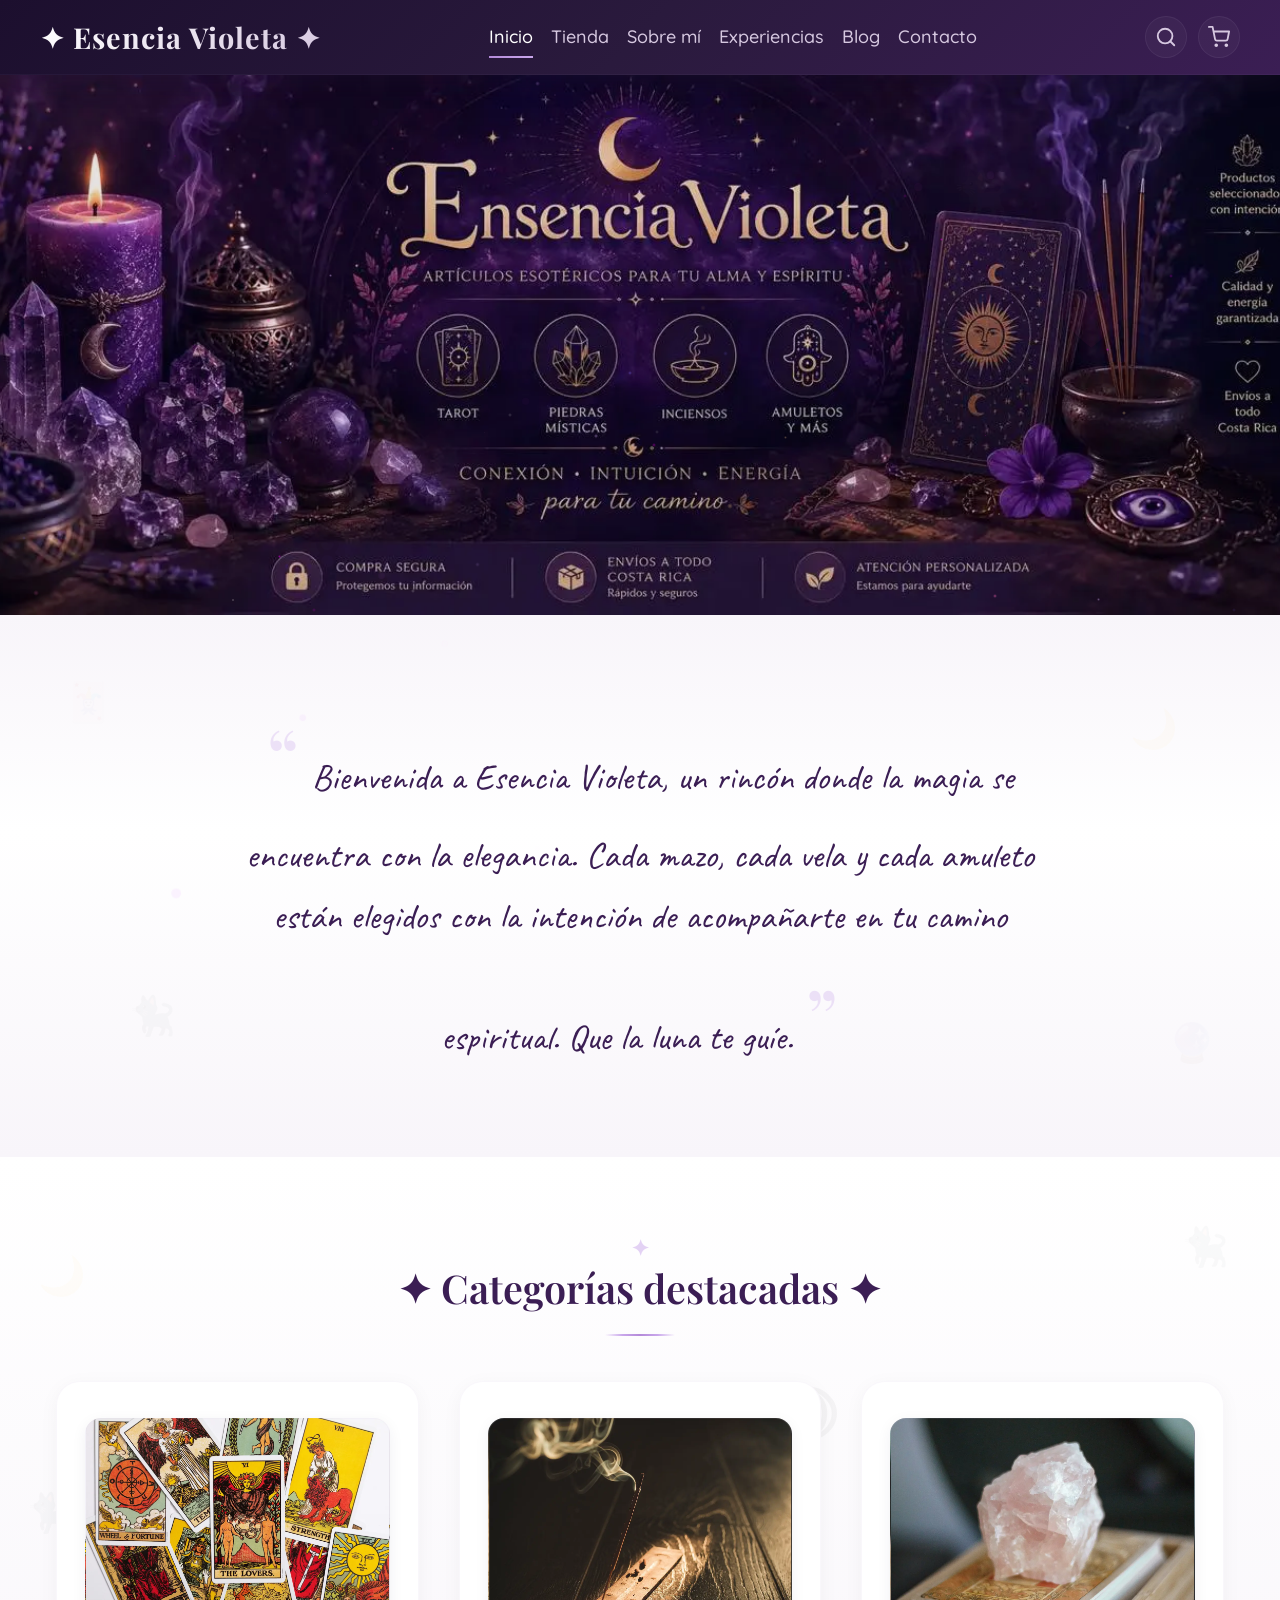
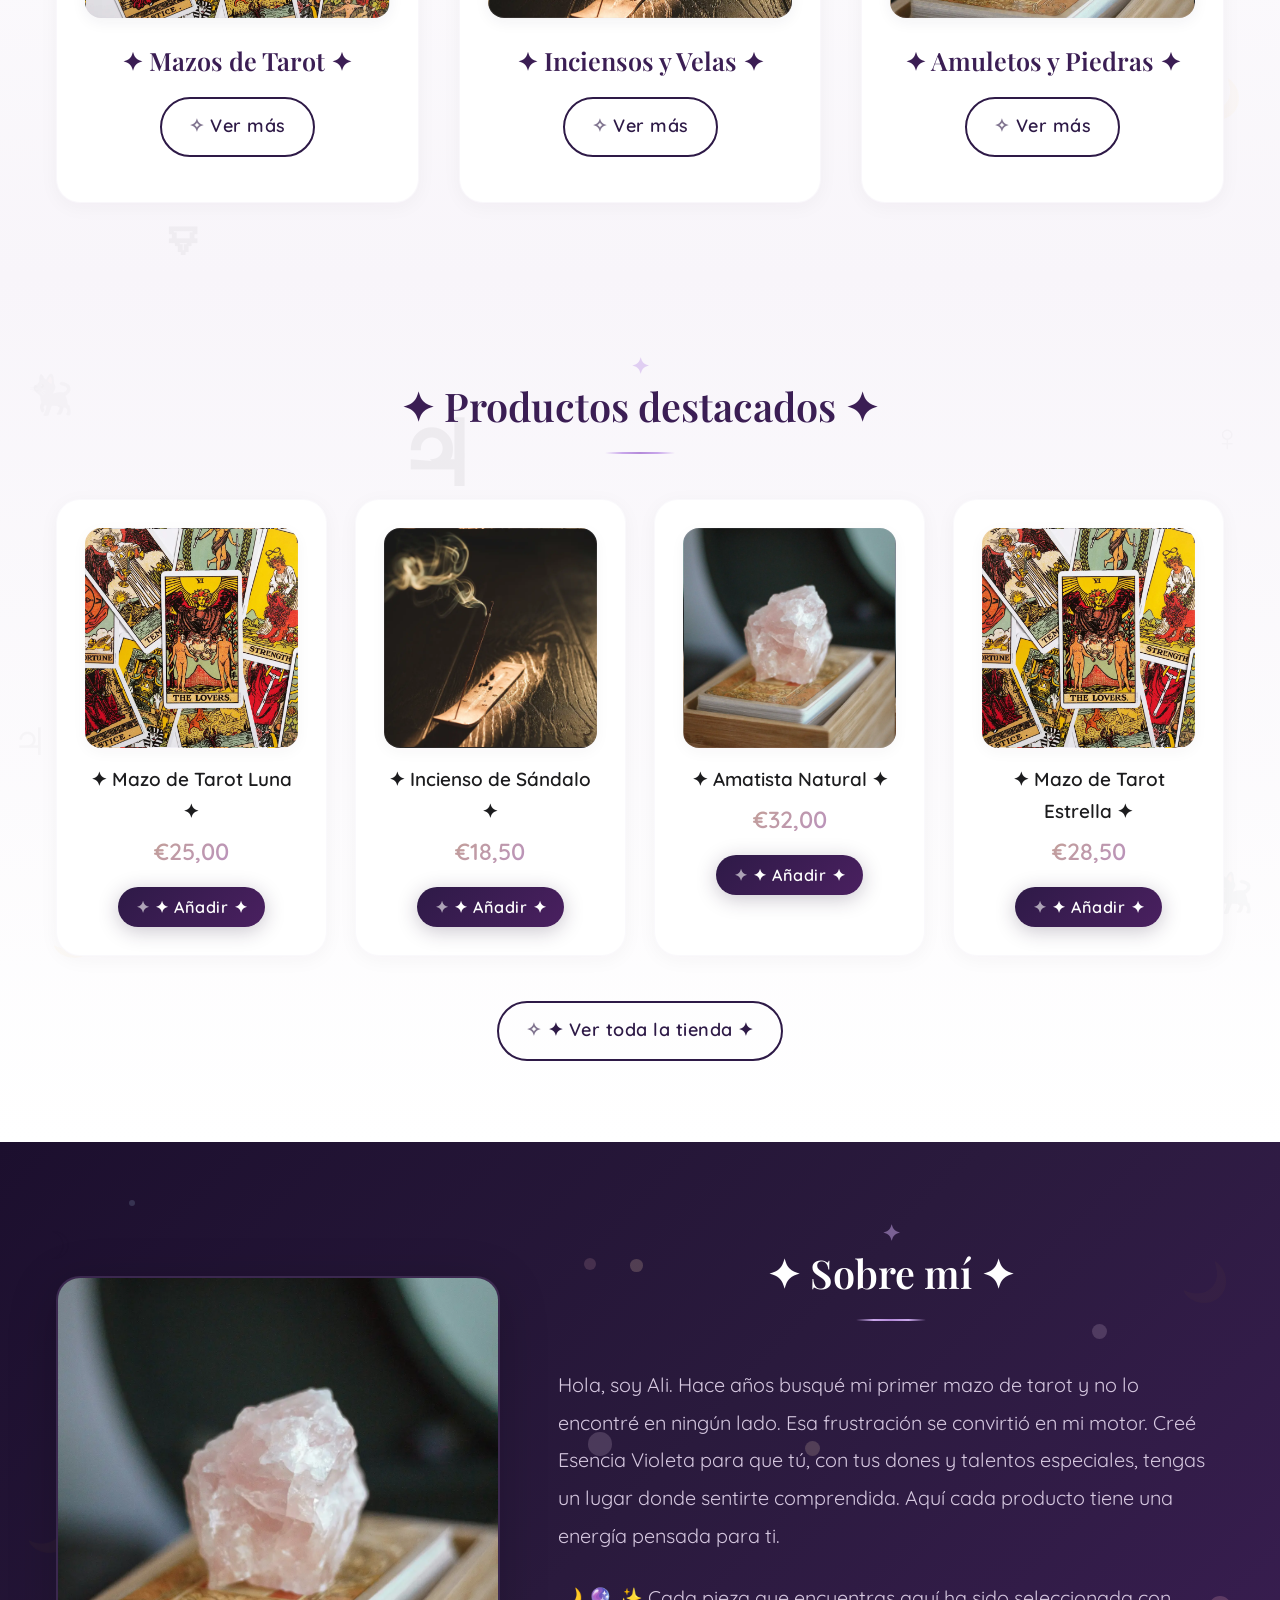
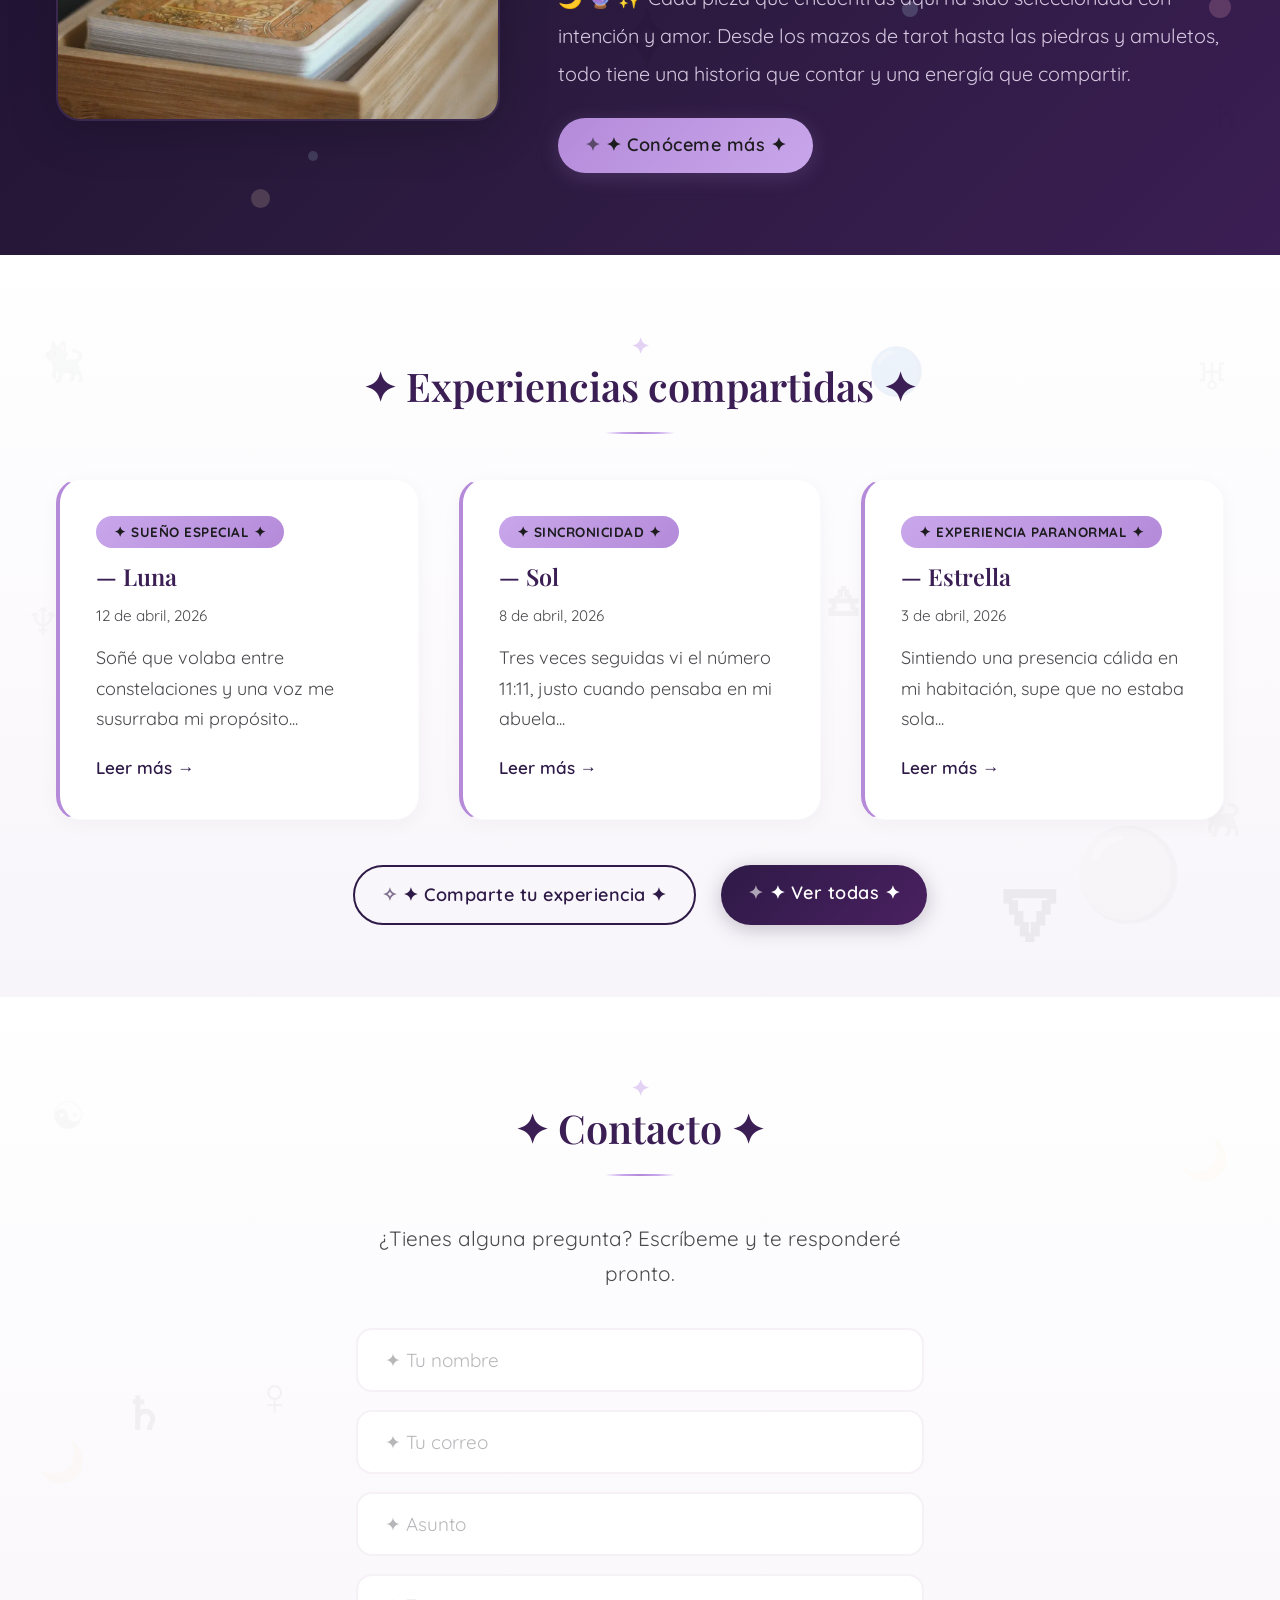
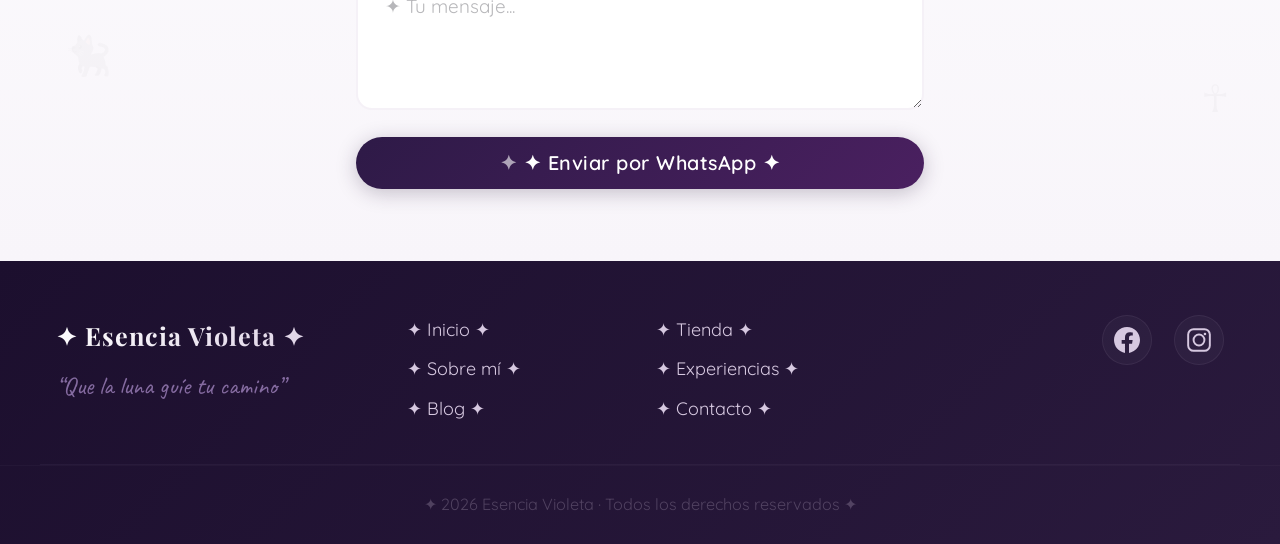
==== commit fd775d27: "mmm" ====
--- a/index.html
+++ b/index.html
@@ -38,7 +38,7 @@
                     <li><a href="#tienda">Tienda</a></li>
                     <li><a href="#sobre-mi">Sobre mí</a></li>
                     <li><a href="#experiencias">Experiencias</a></li>
-                    <li><a href="#blog">Blog</a></li>
+                    <li><a href="blog.html">Blog</a></li>
                     <li><a href="#contacto">Contacto</a></li>
                 </ul>
             </nav>
@@ -251,56 +251,6 @@
     </section>
 
     <!-- ============================ -->
-    <!--  BLOG (HOME)                 -->
-    <!-- ============================ -->
-    <section class="blog-home" id="blog">
-        <div class="container">
-            <h2 class="section-title">✦ Últimos artículos ✦</h2>
-            <div class="blog__grid">
-                <!-- Artículo 1 -->
-                <article class="blog-card">
-                    <div class="blog-card__image" style="background-image: url('img/mazos de tarot.webp');" role="img" aria-label="El tarot y las fases de la luna"></div>
-                    <div class="blog-card__body">
-                        <h3 class="blog-card__title">✦ El tarot y las fases de la luna ✦</h3>
-                        <time class="blog-card__date">15 de abril, 2026</time>
-                        <p class="blog-card__excerpt">Cómo la energía lunar influye en tus lecturas...</p>
-                        <a href="#" class="btn btn--primary btn--small">✦ Leer más ✦</a>
-                    </div>
-                </article>
-                <!-- Artículo 2 -->
-                <article class="blog-card">
-                    <div class="blog-card__image" style="background-image: url('img/amuletos y piedras.webp');" role="img" aria-label="Piedras con alma"></div>
-                    <div class="blog-card__body">
-                        <h3 class="blog-card__title">✦ Piedras con alma ✦</h3>
-                        <time class="blog-card__date">10 de abril, 2026</time>
-                        <p class="blog-card__excerpt">Conecta con la energía de las piedras y descubre tu amuleto...</p>
-                        <a href="#" class="btn btn--primary btn--small">✦ Leer más ✦</a>
-                    </div>
-                </article>
-                <!-- Artículo 3 -->
-                <article class="blog-card">
-                    <div class="blog-card__image" style="background-image: url('img/inciensos y velas.webp');" role="img" aria-label="Inciensos para cada intención"></div>
-                    <div class="blog-card__body">
-                        <h3 class="blog-card__title">✦ Inciensos para cada intención ✦</h3>
-                        <time class="blog-card__date">5 de abril, 2026</time>
-                        <p class="blog-card__excerpt">Desde la purificación hasta la meditación...</p>
-                        <a href="#" class="btn btn--primary btn--small">✦ Leer más ✦</a>
-                    </div>
-                </article>
-            </div>
-            <div class="blog__footer">
-                <a href="#" class="btn btn--secondary">✦ Ver más artículos ✦</a>
-            </div>
-        </div>
-        <!-- Elementos decorativos -->
-        <span class="decor-item decor-item--moon" style="top: 15%; left: 3%;">🌙</span>
-        <span class="decor-item decor-item--cat" style="top: 10%; right: 4%;">🐈‍⬛</span>
-        <span class="decor-item decor-item--tarot" style="bottom: 20%; left: 5%;">♇</span>
-        <span class="decor-item decor-item--moon" style="bottom: 15%; right: 3%;">🌙</span>
-        <span class="decor-item decor-item--cat" style="top: 50%; left: 2%;">🐈‍⬛</span>
-    </section>
-
-    <!-- ============================ -->
     <!--  CONTACTO                    -->
     <!-- ============================ -->
     <section class="contact" id="contacto">
@@ -343,7 +293,7 @@
                     <li><a href="#tienda">✦ Tienda ✦</a></li>
                     <li><a href="#sobre-mi">✦ Sobre mí ✦</a></li>
                     <li><a href="#experiencias">✦ Experiencias ✦</a></li>
-                    <li><a href="#blog">✦ Blog ✦</a></li>
+                    <li><a href="blog.html">✦ Blog ✦</a></li>
                     <li><a href="#contacto">✦ Contacto ✦</a></li>
                 </ul>
             </nav>
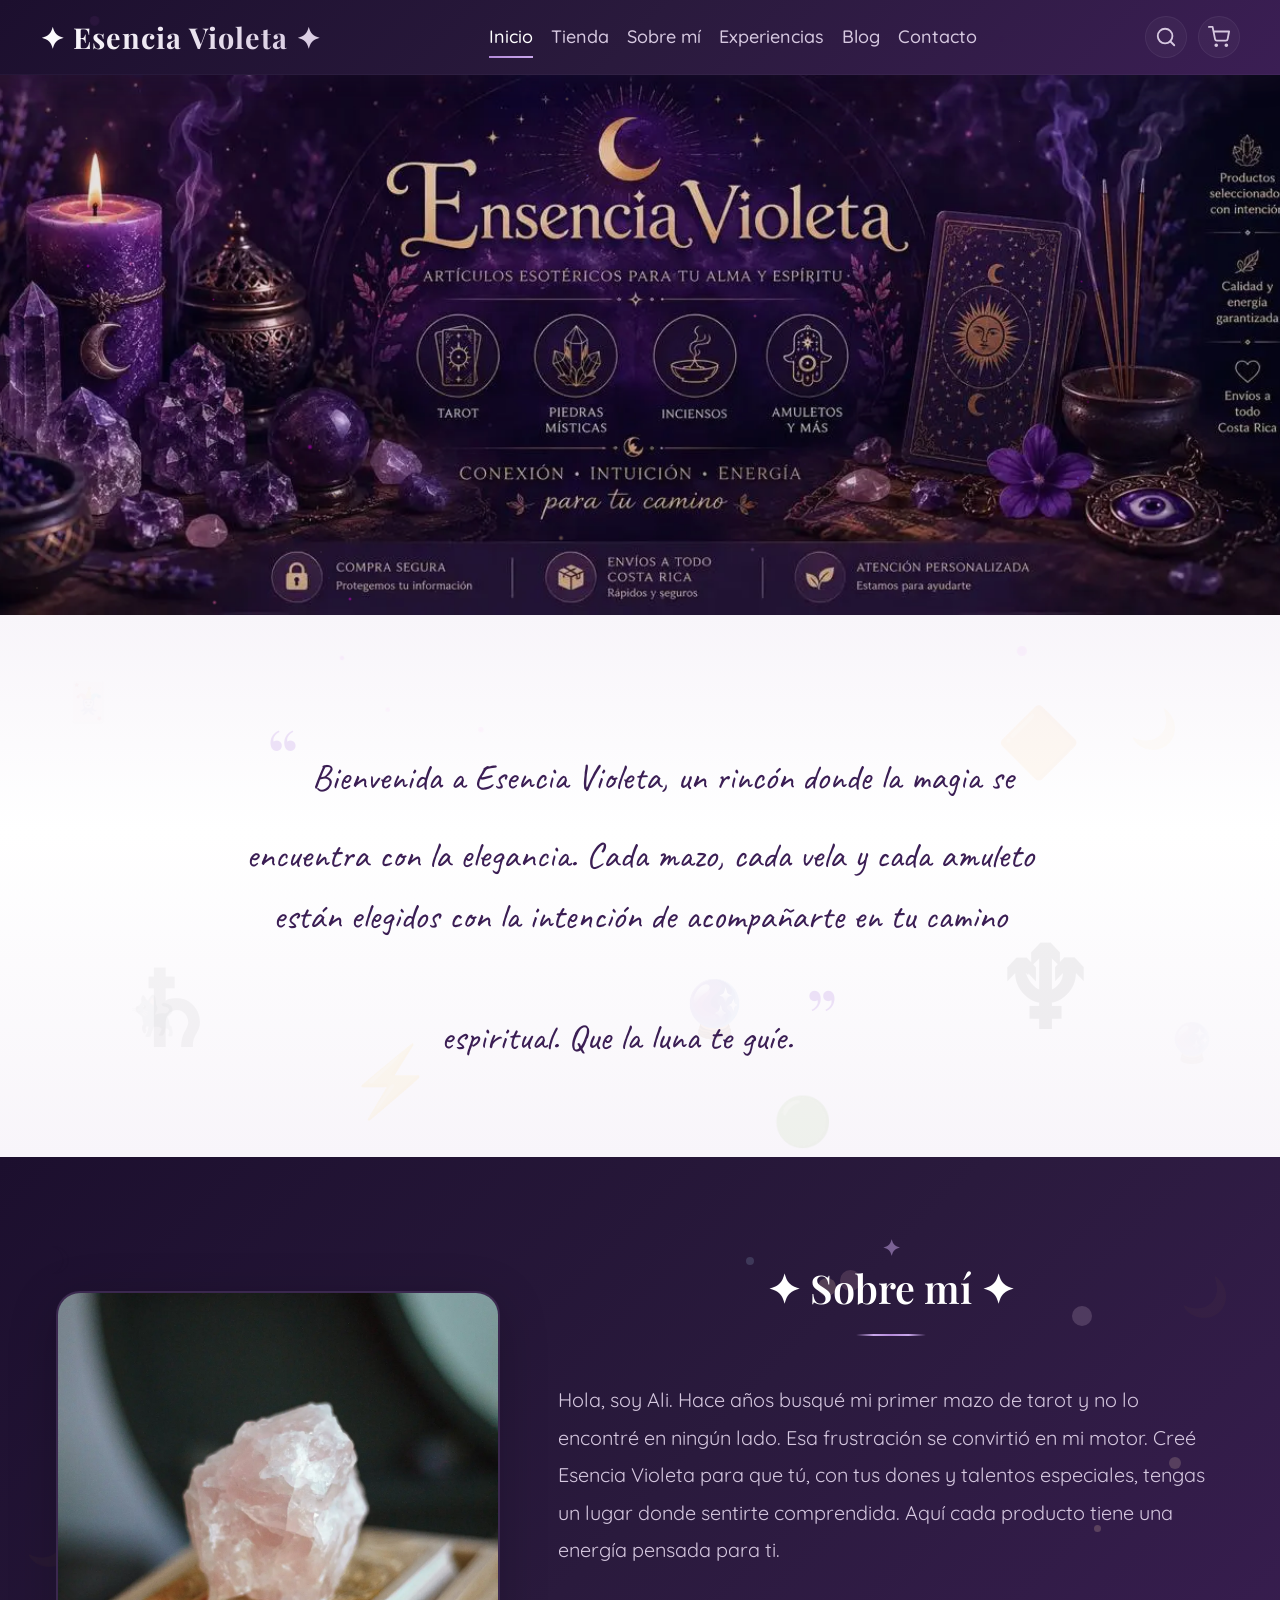
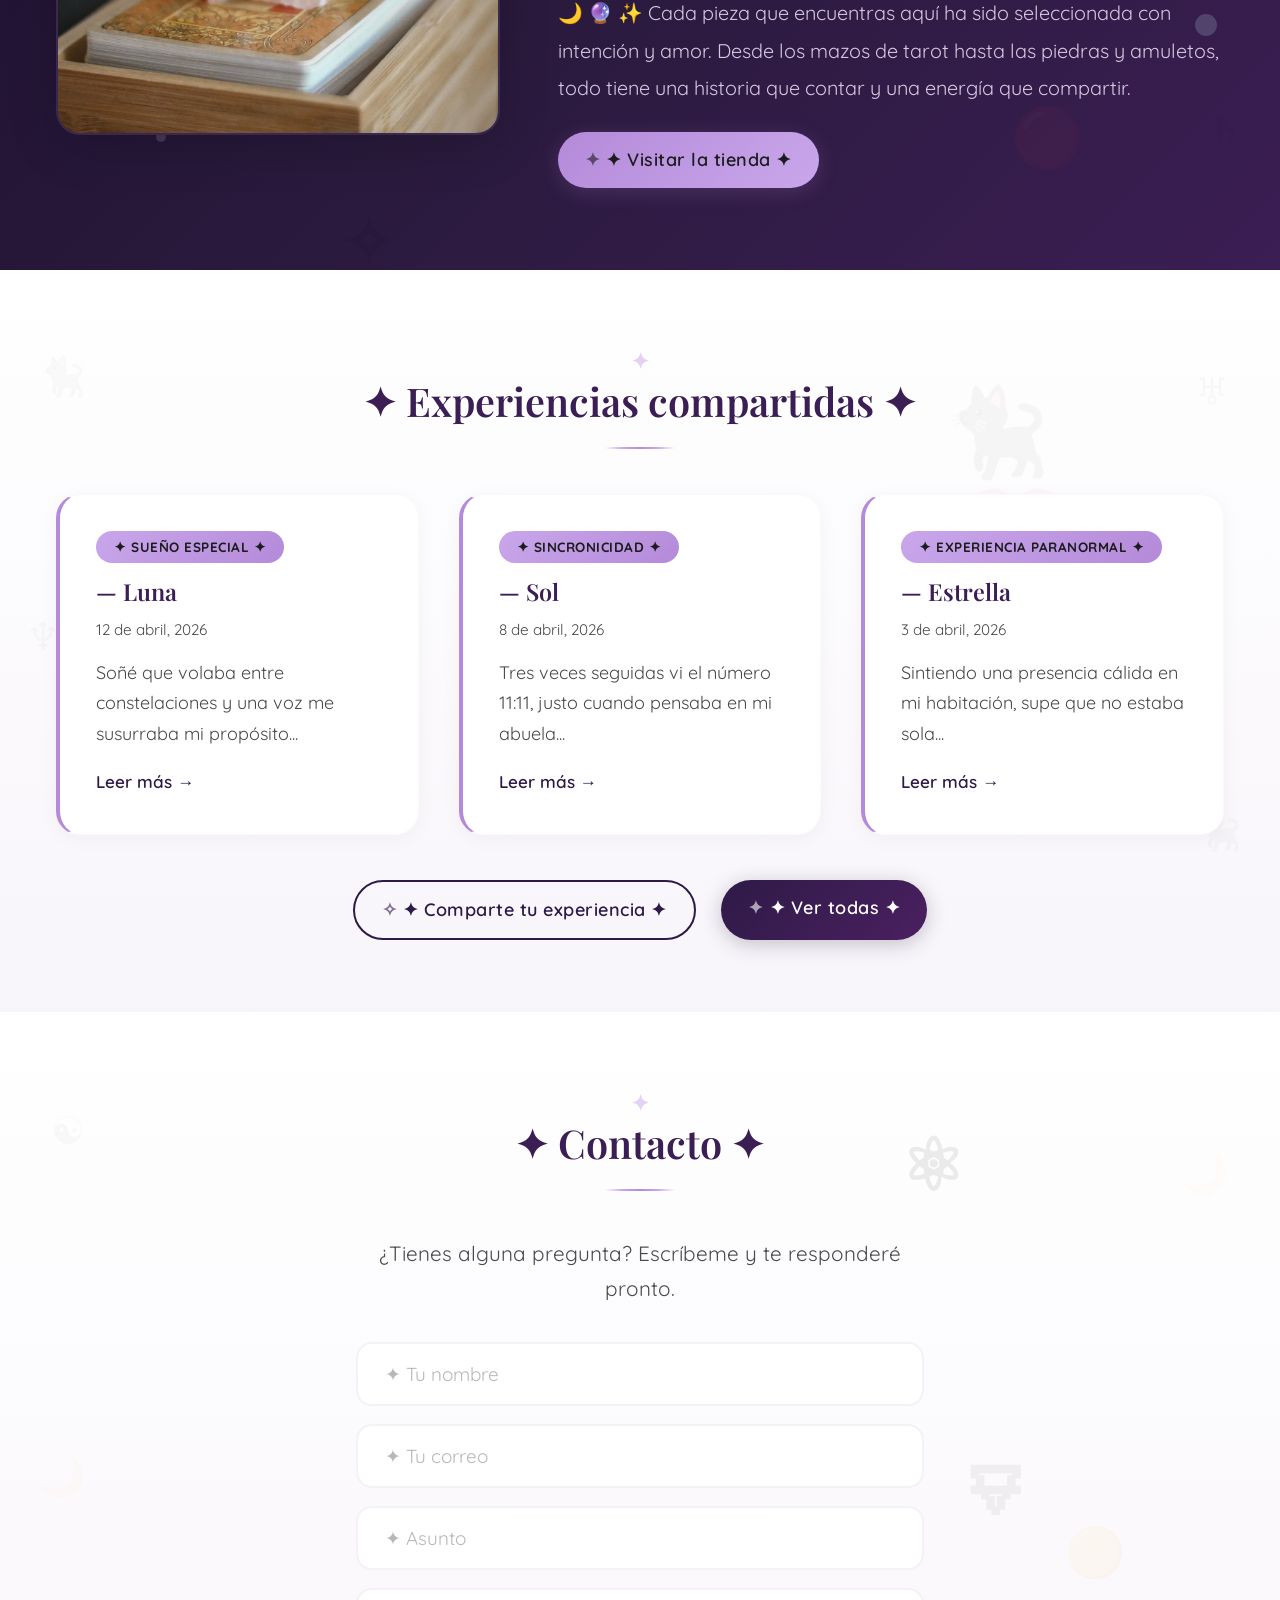
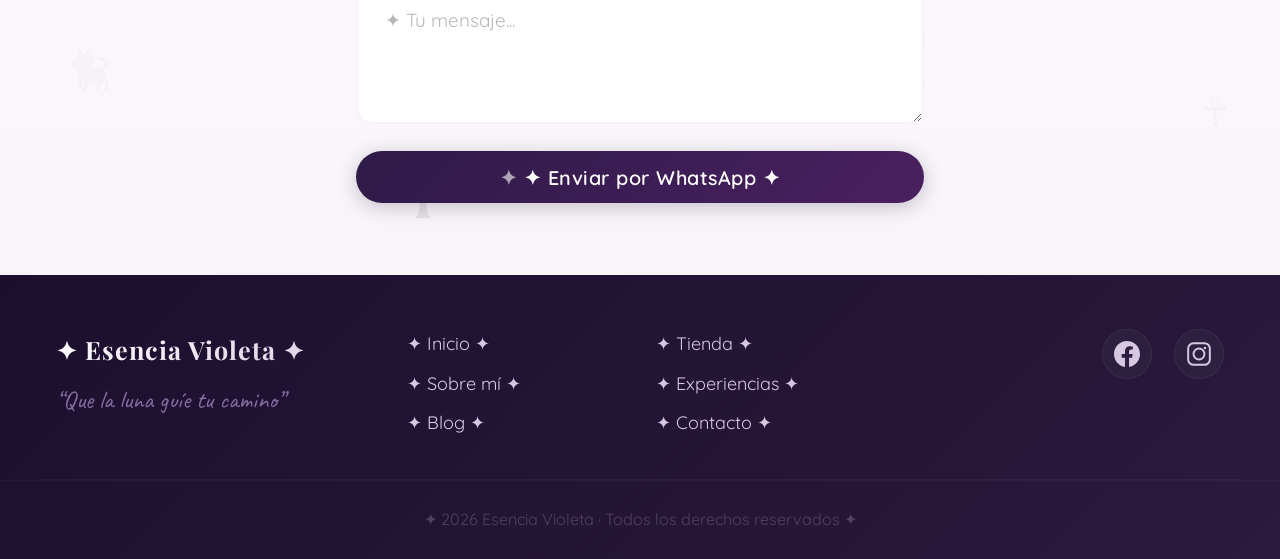
==== commit 55c62c97: "mmmmm" ====
--- a/index.html
+++ b/index.html
@@ -35,7 +35,7 @@
             <nav class="header__nav" aria-label="Menú principal" id="mainNav">
                 <ul class="nav__list">
                     <li><a href="#inicio" class="active">Inicio</a></li>
-                    <li><a href="#tienda">Tienda</a></li>
+                    <li><a href="tienda.html">Tienda</a></li>
                     <li><a href="#sobre-mi">Sobre mí</a></li>
                     <li><a href="#experiencias">Experiencias</a></li>
                     <li><a href="blog.html">Blog</a></li>
@@ -88,89 +88,6 @@
         <span class="decor-item decor-item--moon" style="top: 15%; right: 8%;">🌙</span>
         <span class="decor-item decor-item--cat" style="bottom: 20%; left: 10%;">🐈‍⬛</span>
         <span class="decor-item decor-item--tarot" style="bottom: 15%; right: 5%;">🔮</span>
-    </section>
-
-    <!-- ============================ -->
-    <!--  CATEGORÍAS DESTACADAS       -->
-    <!-- ============================ -->
-    <section class="categories" id="tienda">
-        <div class="container">
-            <h2 class="section-title">✦ Categorías destacadas ✦</h2>
-            <div class="categories__grid">
-                <!-- Tarot -->
-                <div class="category-card">
-                    <div class="category-card__image" style="background-image: url('img/mazos de tarot.webp');" role="img" aria-label="Mazos de Tarot"></div>
-                    <h3 class="category-card__name">✦ Mazos de Tarot ✦</h3>
-                    <a href="#" class="btn btn--secondary">Ver más</a>
-                </div>
-                <!-- Inciensos y Velas -->
-                <div class="category-card">
-                    <div class="category-card__image" style="background-image: url('img/inciensos y velas.webp');" role="img" aria-label="Inciensos y Velas"></div>
-                    <h3 class="category-card__name">✦ Inciensos y Velas ✦</h3>
-                    <a href="#" class="btn btn--secondary">Ver más</a>
-                </div>
-                <!-- Amuletos y Piedras -->
-                <div class="category-card">
-                    <div class="category-card__image" style="background-image: url('img/amuletos y piedras.webp');" role="img" aria-label="Amuletos y Piedras"></div>
-                    <h3 class="category-card__name">✦ Amuletos y Piedras ✦</h3>
-                    <a href="#" class="btn btn--secondary">Ver más</a>
-                </div>
-            </div>
-        </div>
-        <!-- Elementos decorativos -->
-        <span class="decor-item decor-item--moon" style="top: 12%; left: 3%;">🌙</span>
-        <span class="decor-item decor-item--cat" style="top: 8%; right: 4%;">🐈‍⬛</span>
-        <span class="decor-item decor-item--tarot" style="bottom: 15%; left: 6%;">☿</span>
-        <span class="decor-item decor-item--moon" style="bottom: 20%; right: 3%;">🌙</span>
-        <span class="decor-item decor-item--cat" style="top: 45%; left: 2%;">🐈‍⬛</span>
-    </section>
-
-    <!-- ============================ -->
-    <!--  PRODUCTOS DESTACADOS        -->
-    <!-- ============================ -->
-    <section class="featured-products">
-        <div class="container">
-            <h2 class="section-title">✦ Productos destacados ✦</h2>
-            <div class="products__grid">
-                <!-- Producto 1 -->
-                <article class="product-card">
-                    <div class="product-card__image" style="background-image: url('img/mazos de tarot.webp');" role="img" aria-label="Mazo de Tarot Luna"></div>
-                    <h3 class="product-card__name">✦ Mazo de Tarot Luna ✦</h3>
-                    <span class="product-card__price">€25,00</span>
-                    <button class="btn btn--primary btn--small add-to-cart">✦ Añadir ✦</button>
-                </article>
-                <!-- Producto 2 -->
-                <article class="product-card">
-                    <div class="product-card__image" style="background-image: url('img/inciensos y velas.webp');" role="img" aria-label="Incienso de Sándalo"></div>
-                    <h3 class="product-card__name">✦ Incienso de Sándalo ✦</h3>
-                    <span class="product-card__price">€18,50</span>
-                    <button class="btn btn--primary btn--small add-to-cart">✦ Añadir ✦</button>
-                </article>
-                <!-- Producto 3 -->
-                <article class="product-card">
-                    <div class="product-card__image" style="background-image: url('img/amuletos y piedras.webp');" role="img" aria-label="Amatista Natural"></div>
-                    <h3 class="product-card__name">✦ Amatista Natural ✦</h3>
-                    <span class="product-card__price">€32,00</span>
-                    <button class="btn btn--primary btn--small add-to-cart">✦ Añadir ✦</button>
-                </article>
-                <!-- Producto 4 -->
-                <article class="product-card">
-                    <div class="product-card__image" style="background-image: url('img/mazos de tarot.webp');" role="img" aria-label="Mazo de Tarot Estrella"></div>
-                    <h3 class="product-card__name">✦ Mazo de Tarot Estrella ✦</h3>
-                    <span class="product-card__price">€28,50</span>
-                    <button class="btn btn--primary btn--small add-to-cart">✦ Añadir ✦</button>
-                </article>
-            </div>
-            <div class="featured-products__footer">
-                <a href="#" class="btn btn--secondary">✦ Ver toda la tienda ✦</a>
-            </div>
-        </div>
-        <!-- Elementos decorativos -->
-        <span class="decor-item decor-item--cat" style="top: 10%; left: 2%;">🐈‍⬛</span>
-        <span class="decor-item decor-item--tarot" style="top: 15%; right: 3%;">♀</span>
-        <span class="decor-item decor-item--moon" style="bottom: 20%; left: 4%;">🌙</span>
-        <span class="decor-item decor-item--cat" style="bottom: 25%; right: 2%;">🐈‍⬛</span>
-        <span class="decor-item decor-item--tarot" style="top: 50%; left: 1%;">♃</span>
     </section>
 
     <!-- ============================ -->
@@ -194,7 +111,7 @@
                     Desde los mazos de tarot hasta las piedras y amuletos, todo tiene una historia que contar 
                     y una energía que compartir.
                 </p>
-                <a href="#" class="btn btn--primary">✦ Conóceme más ✦</a>
+                <a href="tienda.html" class="btn btn--primary">✦ Visitar la tienda ✦</a>
             </div>
         </div>
         <!-- Elementos decorativos -->
@@ -290,7 +207,7 @@
             <nav class="footer__nav" aria-label="Menú del pie">
                 <ul>
                     <li><a href="#inicio">✦ Inicio ✦</a></li>
-                    <li><a href="#tienda">✦ Tienda ✦</a></li>
+                    <li><a href="tienda.html">✦ Tienda ✦</a></li>
                     <li><a href="#sobre-mi">✦ Sobre mí ✦</a></li>
                     <li><a href="#experiencias">✦ Experiencias ✦</a></li>
                     <li><a href="blog.html">✦ Blog ✦</a></li>
